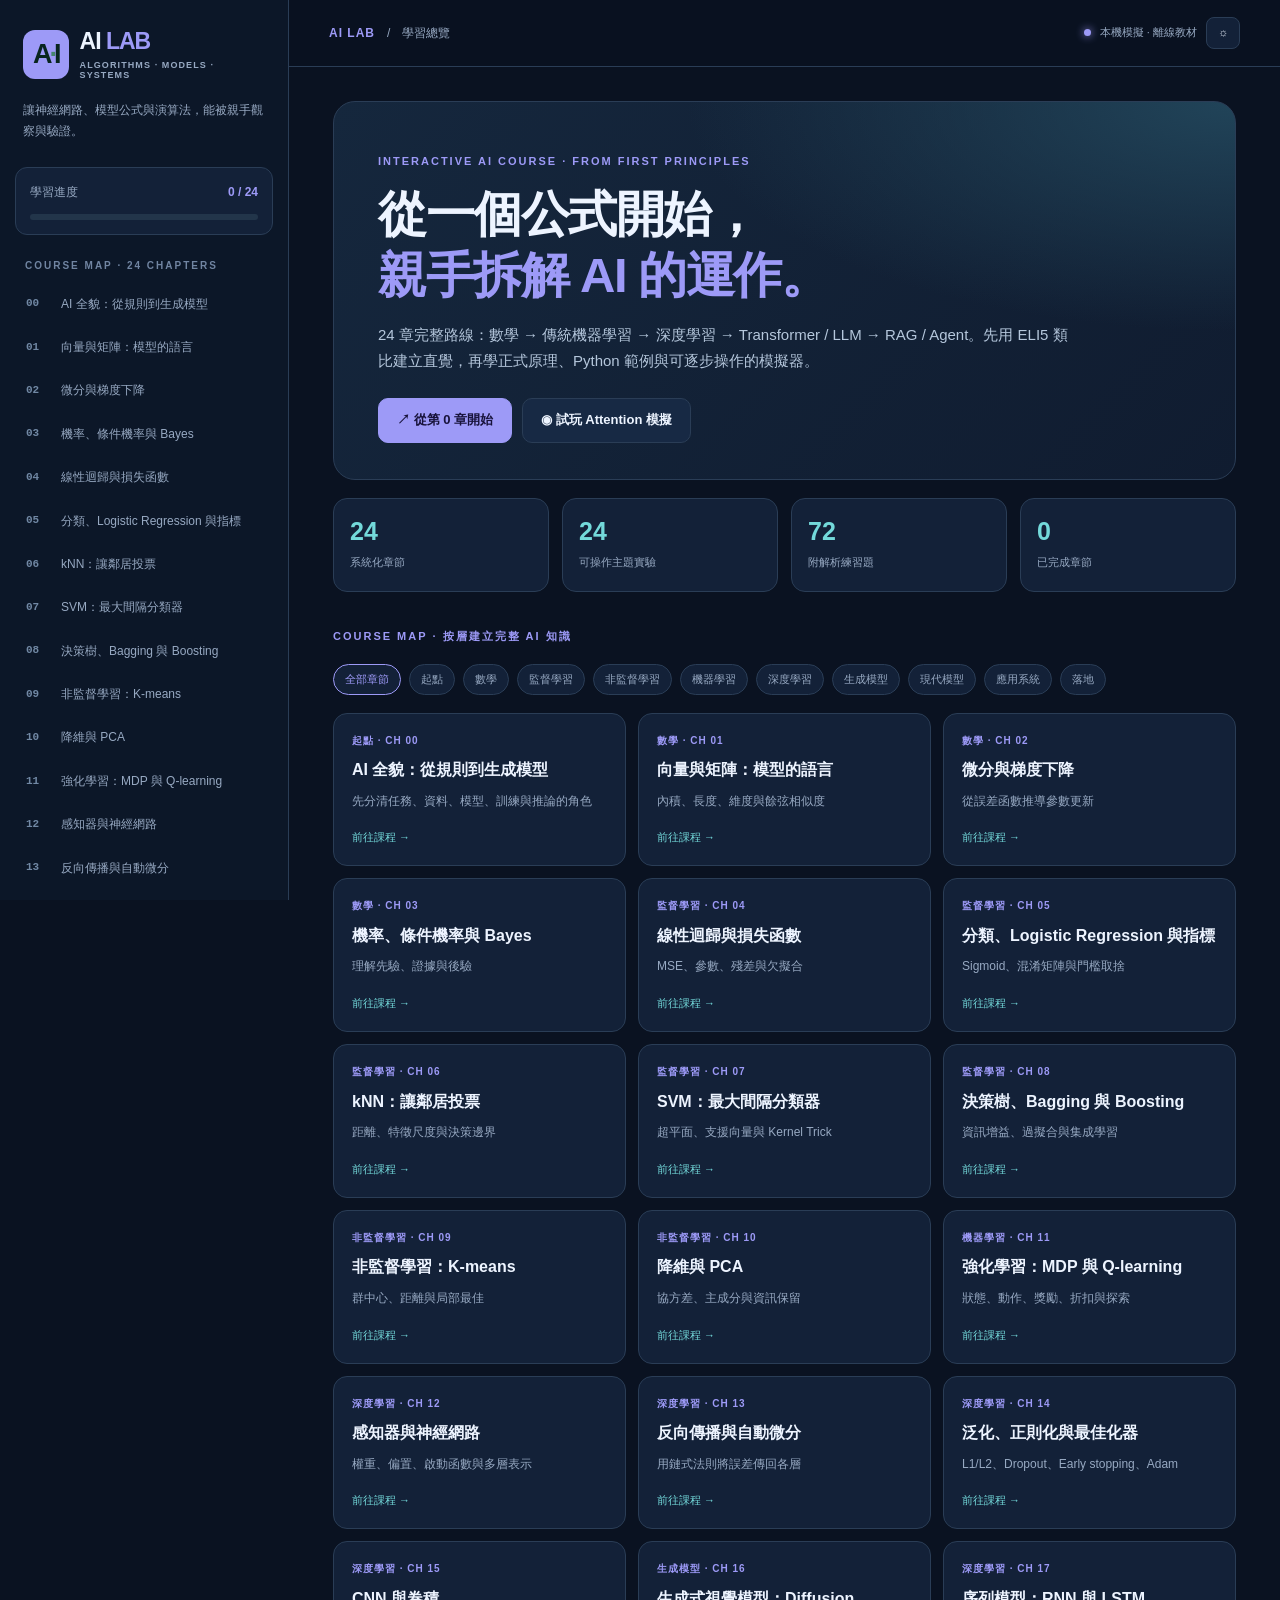
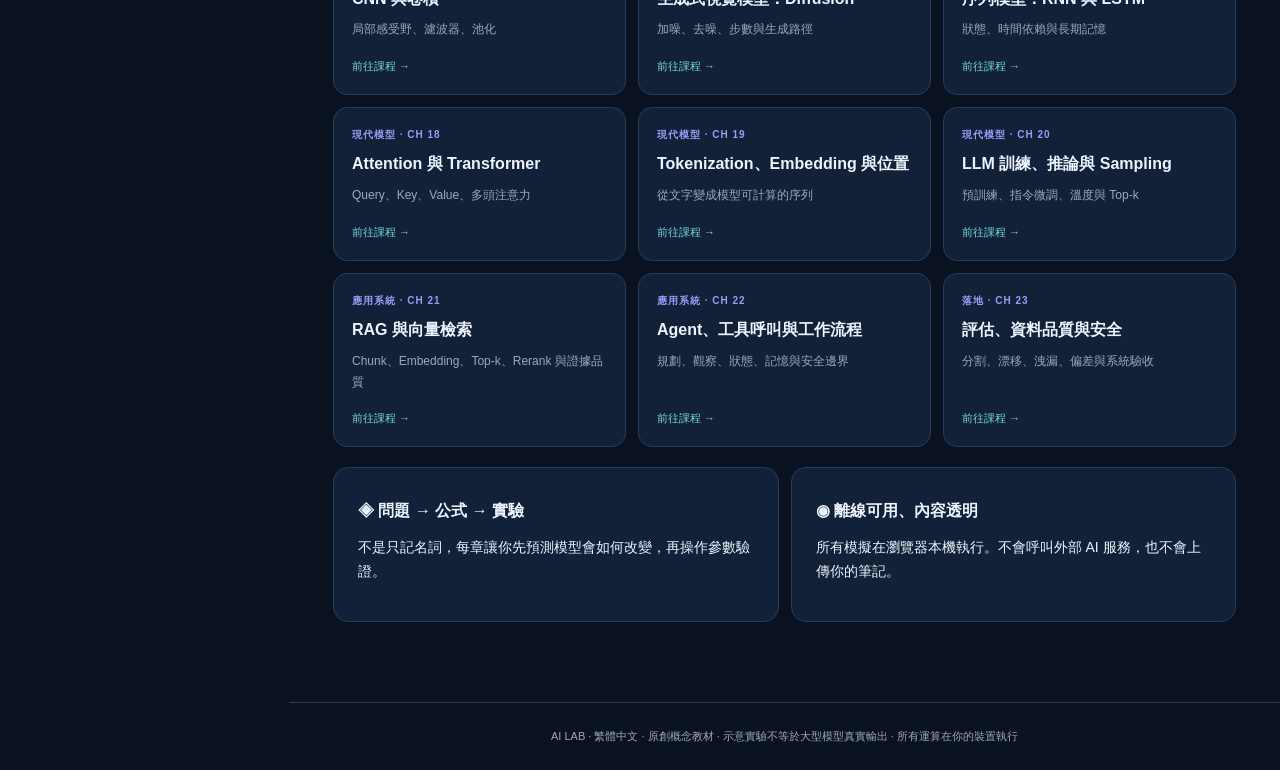
==== ai/index.html @ eefbb454 "Order AI curriculum by prerequisites and fix Attention shortcut" ====
<!doctype html><html lang="zh-Hant"><head><meta charset="utf-8"><meta name="viewport" content="width=device-width,initial-scale=1,viewport-fit=cover"><meta name="theme-color" content="#0b1120"><meta name="description" content="AI LAB：24 章人工智慧演算法與模型互動自學教材，數學、機器學習、神經網路、Transformer、LLM、RAG、Agent；72 題測驗，24 種模擬實驗，離線可用。"><title>AI LAB — 從原理學人工智慧模型</title><style>:root{--bg:#0a1221;--side:#0c1728;--panel:#132138;--panel2:#172944;--line:#2a3d56;--text:#edf4ff;--muted:#97a9c2;--mint:#9d9af7;--lime:#73d9da;--blue:#77baff;--red:#ff9aa7;--amber:#ffd282;--code:#0b1729;--shadow:0 20px 45px #0003;color-scheme:dark}*{box-sizing:border-box}html{scroll-behavior:smooth}body{margin:0;font-family:Inter,-apple-system,BlinkMacSystemFont,"Noto Sans TC","PingFang TC","Microsoft JhengHei",sans-serif;background:var(--bg);color:var(--text);line-height:1.73}button,input,select,textarea{font:inherit}button{cursor:pointer}a{color:inherit;text-decoration:none}a:hover{color:var(--mint)}.app{display:flex;min-height:100vh}.sidebar{width:289px;min-width:289px;background:var(--side);border-right:1px solid var(--line);height:100vh;position:sticky;top:0;overflow-y:auto;scrollbar-width:thin;z-index:15;padding:24px 15px;display:flex;flex-direction:column}.brand{display:flex;align-items:center;gap:11px;padding:5px 8px 20px}.brandMark{font-weight:900;letter-spacing:-3px;font-size:27px;background:var(--mint);color:#08251e;border-radius:12px;padding:8px 10px;line-height:1.2}.brandMark span{color:#45856e}.brandTitle{font-size:23px;letter-spacing:-1px;line-height:1.05;font-weight:850}.brandTitle strong{color:var(--mint)}.brandTitle small{display:block;font-size:9px;color:var(--muted);letter-spacing:1.1px;margin-top:8px;font-weight:650}.sideIntro{font-size:12px;color:var(--muted);margin:0 8px 25px}.progressWrap{border:1px solid var(--line);border-radius:12px;padding:14px;margin-bottom:22px;background:var(--panel)}.progressTitle{display:flex;justify-content:space-between;font-size:12px;color:var(--muted);gap:6px}.progressTitle strong{color:var(--mint)}.progressTrack{height:6px;background:#22354a;border-radius:99px;margin-top:12px;overflow:hidden}.progressTrack div{height:100%;width:0;background:linear-gradient(90deg,var(--mint),var(--lime));transition:width .3s}.sideCaption{font-size:10px;letter-spacing:2px;color:#7185a2;padding:0 10px 10px;font-weight:800}.chapterNav{display:flex;flex-direction:column;gap:4px}.navCh{width:100%;display:flex;align-items:center;gap:11px;text-align:left;border:1px solid transparent;background:transparent;color:var(--muted);padding:10px;border-radius:10px;font-size:12px;line-height:1.45}.navCh .num{font-family:ui-monospace,monospace;font-weight:700;font-size:11px;color:#7188a4;min-width:24px}.navCh .name{flex:1}.navCh .done{color:var(--lime)}.navCh:hover{background:var(--panel);color:var(--text)}.navCh.active{background:#29274f;color:var(--mint);border-color:#32616a}.sideFoot{margin-top:auto;padding:28px 7px 3px;display:grid;gap:8px}.sideFoot small{color:var(--muted);font-size:10px}.subtleBtn{background:none;color:var(--muted);border:0;text-align:left;font-size:11px;padding:3px 0}.subtleBtn:hover{color:var(--red)}.workspace{min-width:0;flex:1;display:flex;flex-direction:column}.topbar{height:67px;display:flex;align-items:center;gap:18px;border-bottom:1px solid var(--line);padding:0 40px;position:sticky;top:0;background:color-mix(in srgb,var(--bg) 95%,transparent);backdrop-filter:blur(12px);z-index:10}.crumb{font-size:12px;color:var(--muted);display:flex;gap:12px;align-items:center}.crumb>span:first-child{color:var(--mint);font-weight:850;letter-spacing:1px}.topRight{margin-left:auto;color:var(--muted);font-size:11px;display:flex;align-items:center;gap:9px}.stateDot{background:var(--mint);width:7px;height:7px;display:inline-block;border-radius:50%;box-shadow:0 0 8px var(--mint)}.iconBtn,.menuBtn{border:1px solid var(--line);background:var(--panel);border-radius:8px;color:var(--text);padding:5px 11px}.menuBtn{display:none}main{width:min(1090px,100%);margin:0 auto;padding:34px 44px 80px;flex:1}.hero{border:1px solid var(--line);background:radial-gradient(ellipse at 100% 0%,#214459 0,transparent 43%),linear-gradient(135deg,#15273d,#101c30);border-radius:22px;padding:44px 44px 36px;position:relative;overflow:hidden}.eyebrow{font-size:11px;letter-spacing:2px;color:var(--mint);font-weight:850;text-transform:uppercase}.hero h1,.chapterHead h1{font-size:clamp(31px,4vw,49px);margin:10px 0 16px;line-height:1.25;letter-spacing:-1.5px}.hero p,.chapterHead p{color:#b5c7dc;max-width:700px;font-size:15px}.hero h1 em{color:var(--mint);font-style:normal}.heroActions,.btnrow{display:flex;gap:10px;flex-wrap:wrap;margin-top:24px}.btn{border:1px solid var(--line);border-radius:10px;background:var(--panel2);padding:10px 18px;color:var(--text);font-size:13px;font-weight:750;display:inline-flex;align-items:center;justify-content:center;gap:8px}.btn:hover{border-color:var(--mint)}.btn.primary{background:var(--mint);border-color:var(--mint);color:#18133b}.btn.primary:hover{filter:brightness(1.06)}.btn.mini{padding:7px 11px;font-size:12px}.stats{display:grid;grid-template-columns:repeat(4,1fr);gap:13px;margin:18px 0 35px}.stat{background:var(--panel);border:1px solid var(--line);border-radius:14px;padding:16px}.stat b{font-size:25px;color:var(--lime);display:block;line-height:1.3}.stat span{font-size:11px;color:var(--muted)}.sectionLabel{font-size:11px;color:var(--mint);letter-spacing:2px;font-weight:800;margin:32px 0 16px}.courseGrid{display:grid;grid-template-columns:repeat(3,minmax(0,1fr));gap:12px}.courseCard{border:1px solid var(--line);border-radius:14px;background:var(--panel);padding:18px;transition:transform .15s,border-color .15s;display:flex;flex-direction:column;gap:7px}.courseCard:hover{border-color:var(--mint);transform:translateY(-2px)}.courseCard .level{color:var(--mint);font-size:10px;font-weight:800;letter-spacing:1px}.courseCard h3{font-size:16px;margin:0}.courseCard p{font-size:12px;color:var(--muted);margin:0;flex:1}.courseCard .status{font-size:11px;color:var(--lime);margin-top:10px}.chapterHead{padding:15px 0 18px}.chapterHead h1{font-size:clamp(30px,3.6vw,42px)}.chapterHead p{margin:0}.tabs{display:flex;gap:6px;border-bottom:1px solid var(--line);margin-top:17px;overflow-x:auto;white-space:nowrap}.tab{border:0;background:transparent;color:var(--muted);font-size:12px;font-weight:750;padding:14px 19px;border-bottom:2px solid transparent}.tab.active{color:var(--mint);border-color:var(--mint)}.tab:hover{color:var(--text)}.content{padding-top:22px}.lessonCard,.panel{background:var(--panel);border:1px solid var(--line);border-radius:15px;padding:24px;margin-bottom:15px}.lessonCard h2,.panel h2{font-size:19px;margin:0 0 12px}.lessonCard h3,.panel h3{margin:5px 0 10px;font-size:16px}.lessonCard p,.panel p{font-size:14px;color:var(--text);margin:8px 0 14px}.lessonCard ul{font-size:14px;padding-left:22px}.analogy{background:#232143;border-left:3px solid var(--mint);border-radius:9px;padding:16px 18px;margin-bottom:18px}.analogy .label{color:var(--mint);font-weight:850;font-size:11px;letter-spacing:1.5px}.analogy p{margin:8px 0 0;font-size:14px}.warning{background:#3b3025;border-left:3px solid var(--amber);padding:13px 17px;border-radius:8px;margin:17px 0;color:#f8ddb3;font-size:13px}.stepNumber{font-size:11px;color:var(--mint);font-weight:900;letter-spacing:1px}.codePanel{overflow:hidden;padding:0}.codeHeader{display:flex;align-items:center;justify-content:space-between;padding:11px 18px;background:#1d3149;color:var(--muted);font-size:11px;border-bottom:1px solid var(--line)}.copyBtn{border:1px solid var(--line);color:var(--text);background:transparent;border-radius:6px;padding:5px 11px;font-size:11px}pre{margin:0;overflow-x:auto;background:var(--code);padding:19px 21px;color:#d6eaf7;font-size:12px;line-height:1.7;tab-size:4}code,pre,.number{font-family:ui-monospace,SFMono-Regular,Consolas,monospace}.further{display:flex;flex-wrap:wrap;gap:8px;margin:16px 0}.pill{display:inline-block;background:#20344a;color:#c1dbef;font-size:11px;padding:4px 10px;border:1px solid #38546a;border-radius:99px}.labTools{display:flex;flex-wrap:wrap;align-items:end;gap:10px;margin:14px 0}.field{display:flex;flex-direction:column;gap:5px;color:var(--muted);font-size:11px;min-width:105px}.field input,.field select,textarea{background:var(--code);color:var(--text);border:1px solid #38526b;border-radius:9px;padding:9px 11px;outline:none}.field input:focus,.field select:focus,textarea:focus{border-color:var(--mint)}.field input{width:200px;max-width:100%}.labView{min-height:170px;border-radius:13px;border:1px dashed #38526b;background:#0d1a2d;display:flex;flex-direction:column;justify-content:center;align-items:center;gap:15px;padding:22px 12px;overflow-x:auto}.viz-row{display:flex;gap:9px;align-items:end;justify-content:center;flex-wrap:wrap}.cell{display:flex;align-items:center;justify-content:center;min-width:47px;height:49px;border:1px solid #53718f;background:#1b344e;border-radius:9px;color:#e5f8fc;font-weight:850;position:relative;font-size:17px}.cell small{position:absolute;bottom:-20px;color:var(--muted);font-size:10px;font-weight:500}.cell.active{border-color:var(--mint);background:#246657;color:#d9fff4;box-shadow:0 0 0 2px #9d9af722}.cell.done{border-color:var(--lime);color:var(--lime);background:#263f35}.cell.warn{border-color:var(--amber);background:#59462b;color:#ffdf9d}.cell.blank{opacity:.32}.barWrap{display:flex;align-items:end;gap:7px;height:205px;width:min(100%,550px);justify-content:center}.bar{width:37px;max-width:11%;border-radius:5px 5px 0 0;background:#3a6785;display:flex;justify-content:center;align-items:flex-start;color:#effcff;font-size:11px;padding-top:5px;transition:height .18s,background .18s}.bar.active{background:#55bea9}.bar.done{background:#b1d678;color:#162c27}.frameMsg{background:#173149;border:1px solid #2d5b77;color:#d1eaf9;padding:13px 16px;border-radius:10px;font-size:13px;line-height:1.7;margin:16px 0}.labCounter{font-size:11px;color:var(--muted);margin-left:auto}.secondaryNote{font-size:12px;color:var(--muted)!important}.labCanvasTitle{font-size:11px;color:var(--muted);letter-spacing:1px}.graph{display:flex;flex-wrap:wrap;gap:12px;justify-content:center}.node{width:54px;height:54px;display:flex;justify-content:center;align-items:center;border:2px solid #527694;border-radius:50%;background:#1b344e;font-weight:800;font-size:16px}.node.active{border-color:var(--mint);background:#225a51}.node.done{border-color:var(--lime);background:#324f42;color:var(--lime)}.tinyLabel{font-size:12px;color:var(--muted);text-align:center}.qCard{background:var(--panel);border:1px solid var(--line);border-radius:14px;padding:23px;margin-bottom:14px}.qTitle{font-size:15px;font-weight:750;margin-bottom:13px}.qOption{display:block;width:100%;border:1px solid #35506a;border-radius:9px;background:var(--code);color:var(--text);padding:12px 16px;margin:8px 0;text-align:left;font-size:13px}.qOption:hover:not([disabled]){border-color:var(--mint)}.qOption.correct{background:#1b493b;border-color:#6fd7ae;color:#caffdf}.qOption.wrong{background:#4a2a34;border-color:var(--red);color:#ffc2c9}.qOption[disabled]{cursor:default}.answer{border-radius:9px;padding:11px 15px;font-size:12px;margin-top:12px;background:#1c3543;border:1px solid #345b68}.textInput{width:100%;min-height:210px;resize:vertical;font-size:14px;padding:17px}.notesHelp{font-size:12px;color:var(--muted);margin-bottom:15px}.chapterNavBtns{margin:24px 0;display:flex;justify-content:space-between;gap:10px}.completeBtn{width:100%;margin-top:12px}.calloutGrid{display:grid;grid-template-columns:repeat(2,minmax(0,1fr));gap:12px}.calloutGrid .panel{margin:0}.siteFoot{border-top:1px solid var(--line);font-size:11px;color:var(--muted);text-align:center;padding:24px}.empty{font-size:13px;color:var(--muted);padding:12px}.tableWrap{overflow:auto}table{border-collapse:collapse;width:100%;font-size:12px}th,td{padding:10px;text-align:left;border-bottom:1px solid var(--line)}th{color:var(--mint)}.small{font-size:12px;color:var(--muted)}.graphSvg{max-width:100%;height:auto}.metric{color:var(--lime);font-size:18px;font-weight:800}.divider{border:0;border-top:1px solid var(--line);margin:15px 0}.light{--bg:#f3f7fb;--side:#e8f0f7;--panel:#fff;--panel2:#eaf3f6;--line:#cbd9e8;--text:#20384e;--muted:#526a80;--mint:#5c4dcc;--lime:#177b81;--blue:#27649d;--red:#b13950;--amber:#a56b10;--code:#e9f1f7;--shadow:0 20px 45px #2030401c;color-scheme:light}.light .hero{background:linear-gradient(135deg,#d7ecf0,#eef5fd)}.light .hero p,.light .chapterHead p{color:#476178}.light .analogy{background:#edeaff}.light .warning{background:#fff3d9;color:#815a13}.light .labView{background:#f4f8fd}.light .cell{background:#d9e9f5;color:#25445e}.light .cell.active{background:#b0eadc;color:#08483b}.light .cell.done{background:#dfedcb;color:#356020}.light pre{color:#20384e}.light .codeHeader{background:#deedf6}.light .qOption{background:#f6faff}.light .qOption.correct{background:#e2f6e9;color:#226344}.light .qOption.wrong{background:#ffe4e7;color:#982f40}.light .answer,.light .frameMsg{background:#e9f4fb;color:#325870}.light .navCh.active{background:#d1eee8}.light .bar{background:#6e9fc0}.light .bar.active{background:#7665ec}.light .bar.done{background:#89b366}.light .node{background:#dcebf7}.light .node.active{background:#b0eadc}.light .node.done{background:#dfedcb}.light .brandMark{background:#5c4dcc;color:white}.light .brandMark span{color:#d4d0ff}
@media(max-width:1160px){.courseGrid{grid-template-columns:repeat(2,minmax(0,1fr))}main{padding:30px}}@media(max-width:850px){.sidebar{position:fixed;top:0;bottom:0;left:0;transform:translateX(-110%);transition:transform .2s;box-shadow:var(--shadow)}.sidebar.open{transform:translateX(0)}.backdrop{display:none;position:fixed;inset:0;background:#0009;z-index:14}.backdrop.show{display:block}.menuBtn{display:inline-block}.topbar{padding:0 17px}.topRight{font-size:0}.topRight .stateDot{display:none}main{padding:20px 16px 55px}.hero{padding:27px 23px}.stats{grid-template-columns:repeat(2,1fr)}.courseGrid{grid-template-columns:repeat(2,minmax(0,1fr))}.lessonCard,.panel{padding:18px}.calloutGrid{grid-template-columns:1fr}}@media(max-width:560px){.courseGrid{grid-template-columns:1fr}.hero h1{font-size:34px}.cell{min-width:36px;height:43px;font-size:14px}.labView{min-height:180px}.labTools{gap:8px}.field{min-width:0}.field input{width:165px}.tab{padding:12px 11px}.chapterHead h1{font-size:30px}.topbar{height:57px}.btn{font-size:12px;padding:9px 13px}.bar{max-width:11%;width:28px}}

.formulaBox{font:600 14px/1.7 ui-monospace,Consolas,monospace;background:var(--code);border:1px solid var(--line);border-radius:10px;padding:16px;margin:12px 0 0;overflow-wrap:anywhere;color:var(--mint)}.labMeta{color:var(--muted);font-size:12px;margin-bottom:12px}.plotSvg{width:min(100%,680px);height:auto;max-height:350px}.plotLegend{display:flex;gap:13px;flex-wrap:wrap;align-items:center;justify-content:center;font-size:11px;color:var(--muted)}.key{display:inline-flex;align-items:center;gap:5px}.dot{width:8px;height:8px;border-radius:50%;display:inline-block}.signal{display:flex;gap:7px;align-items:flex-end;justify-content:center;min-height:180px;max-width:100%}.signal .bar{min-width:25px;width:40px;max-width:20%;}.pipeline{display:flex;flex-wrap:wrap;align-items:center;justify-content:center;gap:7px}.pipeNode{border:1px solid var(--line);background:var(--panel2);border-radius:10px;padding:12px;font-size:12px}.pipeNode.active{border-color:var(--mint);box-shadow:0 0 0 2px #9d9af733}.heatGrid{display:grid;gap:4px;max-width:95%;overflow-x:auto}.heat{font-size:12px;display:flex;justify-content:center;align-items:center;border-radius:5px;min-width:32px;height:34px;font-weight:800}.displayCards{display:flex;flex-wrap:wrap;justify-content:center;gap:8px}.displayCard{border:1px solid var(--line);background:var(--panel2);border-radius:10px;padding:10px 13px;min-width:80px;max-width:100%;font-size:12px;text-align:center;overflow-wrap:anywhere}.displayCard.active{border-color:var(--mint);background:#3a356c}.displayCard.done{border-color:var(--lime)}.light .displayCard.active{background:#e7ddff}.vBarRow{display:flex;align-items:center;gap:8px;width:min(650px,100%);font-size:12px}.vBarRow>span:first-child{min-width:72px;max-width:180px;overflow-wrap:anywhere}.vBar{height:18px;background:var(--mint);border-radius:3px;min-width:2px}.vBarRow>span:last-child{white-space:nowrap}.infoPair{display:grid;grid-template-columns:repeat(2,minmax(0,1fr));gap:8px;width:min(650px,100%)}.infoPair div{padding:11px;border:1px solid var(--line);border-radius:10px;font-size:12px}.infoPair strong{font-size:20px;display:block;color:var(--mint)}.chapterFooter{font-size:12px;color:var(--muted);margin-top:16px}.filterLine{display:flex;flex-wrap:wrap;gap:8px;margin:18px 0}.filterBtn{border:1px solid var(--line);background:var(--panel);color:var(--muted);border-radius:20px;padding:5px 11px;font-size:11px}.filterBtn.selected{color:var(--mint);border-color:var(--mint)}.bar.active{background:#9489eb}.bar.done{background:#63c9c1}.light .bar.active{background:#7064dc}.light .bar.done{background:#54ada7}.labView svg text{font-family:inherit}.noteBook{white-space:pre-wrap}.stats{grid-template-columns:repeat(4,minmax(0,1fr))}@media(max-width:560px){.stats{grid-template-columns:repeat(2,minmax(0,1fr))}.hero h1{font-size:32px}.displayCard{min-width:65px;padding:8px 9px}.vBarRow>span:first-child{min-width:58px;max-width:100px}.pipeNode{padding:8px}.heat{min-width:26px;height:31px;font-size:10px}}
</style></head><body><div class="app"><aside class="sidebar" id="sidebar"><a class="brand" href="#/" aria-label="返回首頁"><span class="brandMark">A<span>·</span>I</span><span class="brandTitle">AI <strong>LAB</strong><small>ALGORITHMS · MODELS · SYSTEMS</small></span></a><div class="sideIntro">讓神經網路、模型公式與演算法，能被親手觀察與驗證。</div><div class="progressWrap"><div class="progressTitle"><span>學習進度</span><strong id="progressText">0 / 24</strong></div><div class="progressTrack"><div id="progressBar"></div></div></div><div class="sideCaption">COURSE MAP · 24 CHAPTERS</div><nav class="chapterNav" id="chapterNav" aria-label="課程章節"></nav><div class="sideFoot"><button class="subtleBtn" id="clearBtn">↺ 清除我的學習紀錄</button><small>進度與筆記僅保存在目前的瀏覽器。</small><small><a href="../">← 返回 OS LAB</a>　<a href="../dsa/">DSA LAB ↗</a></small></div></aside><div class="backdrop" id="backdrop"></div><div class="workspace"><header class="topbar"><button id="menuBtn" class="menuBtn" aria-label="開啟章節選單">☰</button><div class="crumb"><span>AI LAB</span><span> / </span><span id="crumbName">學習總覽</span></div><div class="topRight"><span class="stateDot"></span> 本機模擬 · 離線教材 <button class="iconBtn" id="themeBtn" aria-label="切換深淺色" title="切換深淺色">☼</button></div></header><main id="main" tabindex="-1"></main><footer class="siteFoot">AI LAB · 繁體中文 · 原創概念教材 · 示意實驗不等於大型模型真實輸出 · 所有運算在你的裝置執行</footer></div></div><script>const CHAPTERS = [{"title":"AI 全貌：從規則到生成模型","subtitle":"先分清任務、資料、模型、訓練與推論的角色","tag":"起點","analogy":"把 AI 想成學習食譜的廚師：資料是練習菜色，模型是可調整的做法，訓練是修正做法，推論是拿學到的做法處理新訂單。","limit":"廚師有常識，模型未必有；模型可能把資料偏差一併學會，也不保證回答有事實根據。","sections":[["什麼是模型？","模型是一個把輸入 x 映射成預測 y 的可計算函數 fθ(x)。θ 是參數，訓練就是從資料找到適當的 θ。規則式系統則直接由人寫出規則，不一定有訓練階段。"],["學習範式","監督式學習使用帶答案的樣本；非監督式從資料找結構；強化學習透過行動與回饋學策略。深度學習是用多層神經網路學複雜函數，不等於所有 AI。"],["完整生命週期","定義問題 → 蒐集與切分資料 → 建立 baseline → 訓練與調參 → 獨立測試 → 部署推論 → 監測漂移與回饋。訓練集不等於測試集；模型準確不代表產品一定有用。"],["生成式與判別式","判別式模型重在預測類別或數值；生成式模型學習資料分布並生成新內容。LLM 常以預測下一個 token 訓練，再用對話微調或偏好最佳化改善互動。"]],"formula":"模型：ŷ = fθ(x)；訓練：找出讓 Loss(θ) 較小的 θ。","code":"def predict(x, w, b):\n    return w * x + b\n\nprint(predict(3, w=2, b=1))  # 7","lab":"pipeline","q":[["監督式學習需要哪種資料？",["只有輸入","輸入與對應答案","只有獎勵"],1,"監督式訓練需要標記或目標值供損失計算。"],["訓練與推論的差別？",["訓練更新參數；推論使用參數","兩者都必更新參數","推論不需要輸入"],0,"推論一般使用已學參數，不會自動更新權重。"],["哪個比較合理？",["先看測試集再選特徵","用獨立測試集做最終評估","只報訓練準確率"],1,"否則容易因資料洩漏或過度調參而高估效能。"]]},{"title":"向量與矩陣：模型的語言","subtitle":"內積、長度、維度與餘弦相似度","tag":"數學","analogy":"向量就像給每個物品一張數值身分證；模型可比較兩張身分證有多像。","limit":"相似向量不代表語義必然相同；向量的意義依賴訓練目標、尺度與資料分布。","sections":[["向量與維度","向量 x=[x₁,…,xₙ] 表示 n 個特徵。矩陣 W 把多個輸入特徵組合成新的輸出，神經網路中的線性層常使用 Wx+b。"],["內積與幾何","內積 x·y=Σxᵢyᵢ。兩個向量方向越接近，標準化後的內積通常越大；向量長度由 ||x||₂=√Σxᵢ² 計算。"],["相似度陷阱","餘弦相似度量方向而非數值總量；向量若為零向量則沒有餘弦相似度。檢索時需了解 embedding 模型的正規化、語言與距離設定。"],["矩陣維度檢查","若 W 為 m×n、x 為 n×1，則 Wx 為 m×1。維度不吻合無法相乘，這是理解深度模型 tensor shape 的基礎。"]],"formula":"cos(x,y) = (x·y) / (||x||₂||y||₂)，其中 x、y 均非零。","code":"import math\nx, y = [1, 2], [2, 1]\ndot = sum(a*b for a,b in zip(x,y))\nnorm = lambda v: math.sqrt(sum(t*t for t in v))\nprint(dot / (norm(x)*norm(y)))  # 0.8","lab":"vector","q":[["[1,2]·[3,4] 是多少？",["7","11","14"],1,"內積為 1×3 + 2×4 = 11。"],["餘弦相似度主要量測？",["方向夾角","向量分量之和","訓練參數總數"],0,"餘弦是兩向量標準化後的方向關係。"],["W 為 4×3、x 為 3×1，輸出維度是？",["3×1","4×1","4×3"],1,"內部維度 3 相符，輸出 4×1。"]]},{"title":"微分與梯度下降","subtitle":"從誤差函數推導參數更新","tag":"數學","analogy":"閉著眼睛走下山：梯度告訴你當地往哪邊最陡，學習率決定跨多大步。","limit":"梯度下降不是全域最佳保證；高學習率可能震盪，低學習率收斂慢，非凸函數有鞍點。","sections":[["導數是局部變化率","f′(w) 說明 w 增加一點時 f 大約改變多少。多變數時梯度 ∇L 是所有偏導數組成的向量。"],["梯度更新","wₜ₊₁ = wₜ − η∂L/∂w。η 是 learning rate。正梯度往左走；負梯度往右走。"],["損失與最佳化","損失衡量預測與目標差距。對 L(w)=(w−3)²，導數為 2(w−3)；最佳解 w=3。以實驗觀察不同 η 的收斂。"],["批次與雜訊","Batch GD 使用全部樣本算梯度，SGD 使用單樣本，Mini-batch 取折衷。梯度雜訊有時可幫助探索但也會增加波動。"]],"formula":"對 L(w)=(w−3)²：dL/dw=2(w−3)，更新 w ← w − η·2(w−3)。","code":"w, lr = -4.0, 0.2\nfor step in range(8):\n    grad = 2 * (w - 3)\n    w -= lr * grad\n    print(step, round(w, 4))","lab":"gradient","q":[["L=(w−3)² 在 w=5 的梯度？",["2","4","8"],1,"2×(5−3)=4。"],["學習率非常大可能造成？",["保證加速","震盪或發散","停止計算梯度"],1,"一步跨過最佳點太遠會反覆震盪或發散。"],["負梯度代表往哪個方向更新 w？",["增加","減少","不改變"],0,"w−η×負數 等於 w 增加。"]]},{"title":"機率、條件機率與 Bayes","subtitle":"理解先驗、證據與後驗","tag":"數學","analogy":"篩檢陽性就像煙霧警報響起：響了代表有可能著火，但要考慮原本失火的機率以及誤報率。","limit":"Bayes 只更新機率，不會修復錯誤的先驗或不適用的條件獨立假設。","sections":[["條件機率","P(A|B) 表示在已知 B 發生的條件下 A 的機率，通常與 P(B|A) 不同。"],["Bayes 定理","P(A|B)=P(B|A)P(A)/P(B)。P(A) 是 prior、P(B|A) 是 likelihood、P(A|B) 是 posterior。"],["基準率問題","當疾病很少見，即使測試靈敏度高，陽性者仍可能有相當比例是偽陽性。請用互動實驗改變盛行率驗證。"],["機率與不確定性","分類器的信心分數不一定等於真實機率。Calibration 衡量分數與實際事件頻率是否一致。"]],"formula":"P(疾病|陽性)=敏感度×盛行率 / [敏感度×盛行率 + 偽陽率×(1−盛行率)]。","code":"p, sens, spec = 0.01, 0.95, 0.90\ntrue_positive = sens*p\nfalse_positive = (1-spec)*(1-p)\nprint(true_positive/(true_positive+false_positive))","lab":"bayes","q":[["P(A|B) 與 P(B|A)？",["一定相等","通常不同","無法計算"],1,"已知 B 發生與已知 A 發生的條件不同。"],["疾病很罕見時，陽性者確診機率？",["必為 95%","需合併先驗與偽陽性","必為 50%"],1,"不能忽略基準率。"],["Posterior 指的是？",["先驗","更新證據後的機率","梯度"],1,"Posterior 即後驗機率。"]]},{"title":"線性迴歸與損失函數","subtitle":"MSE、參數、殘差與欠擬合","tag":"監督學習","analogy":"在散佈的點群中放一把尺，調整斜率與截距，讓尺盡量貼近資料的趨勢。","limit":"線性迴歸的「線性」是對參數線性；殘差小不代表因果關係，也不保證外插可信。","sections":[["模型與參數","ŷ=wx+b；w 決定斜率、b 決定截距。模型可延伸到多個特徵 ŷ=w·x+b。"],["MSE 的意義","MSE = (1/n)Σ(ŷ−y)²。平方讓大誤差被重罰，對極端值敏感。MAE 改用誤差絕對值，較不受極端值影響。"],["欠擬合與殘差","若資料明顯彎曲，直線可能無法描述；此時增加數據量不一定解決，需考慮特徵轉換或不同模型。"],["資料切分","使用 training 找參數、validation 選模型、test 報告最終泛化能力。絕對不要把測試資料拿回來當訓練訊號。"]],"formula":"MSE(w,b) = (1/n) Σᵢ (wxᵢ+b−yᵢ)²。","code":"points = [(0, 1), (1, 3), (2, 5)]\nw, b = 2, 1\nmse = sum((w*x+b-y)**2 for x,y in points)/len(points)\nprint(mse)  # 0","lab":"regression","q":[["ŷ=2x+1，x=4 時預測？",["7","9","11"],1,"2×4+1=9。"],["MSE 對大的離群誤差？",["特別敏感","完全不敏感","一律忽略"],0,"因為誤差被平方。"],["測試集最主要用途？",["調參","最終評估泛化","計算每次梯度"],1,"測試集應盡量保持獨立。"]]},{"title":"分類、Logistic Regression 與指標","subtitle":"Sigmoid、混淆矩陣與門檻取捨","tag":"監督學習","analogy":"信用風險模型就像門口的辨識員：先給出風險分數，再用門檻決定要不要攔下來。","limit":"分類閾值並非模型本身的真理；Accuracy 很高也可能漏掉稀少但重要的正例。","sections":[["由分數到機率","Logistic Regression 先算 z=w·x+b，再用 sigmoid(z)=1/(1+e^(−z)) 將分數映到 0–1。"],["分類門檻","決策是 p≥τ 判為正例。降低 τ 通常增加召回率，也可能增加偽陽性；必須依任務成本調整。"],["混淆矩陣","TP：正例判正；FP：負例判正；FN：正例判負；TN：負例判負。Precision=TP/(TP+FP)，Recall=TP/(TP+FN)。"],["校準與評估","Accuracy、F1、ROC-AUC、PR-AUC 衡量不同面向。極不平衡資料要關注基準率、PR 曲線與實際決策成本。"]],"formula":"Precision=TP/(TP+FP)；Recall=TP/(TP+FN)；F1=2PR/(P+R)。","code":"import math\nsigmoid=lambda z: 1/(1+math.exp(-z))\nfor x in [-2, 0, 2]:\n    p=sigmoid(x)\n    print(x, round(p,3), 'positive' if p>=.5 else 'negative')","lab":"classification","q":[["FN 是什麼？",["負例判正","正例判負","正例判正"],1,"False Negative：實際為正、預測為負。"],["下降分類門檻通常會？",["提高召回","降低召回","完全不變"],0,"更多樣本被判正，有助降低 FN，但可能提高 FP。"],["高度不平衡資料只看 Accuracy？",["足夠","不夠","等於 Recall"],1,"大量預測多數類也能有很高 Accuracy。"]]},{"title":"kNN：讓鄰居投票","subtitle":"距離、特徵尺度與決策邊界","tag":"監督學習","analogy":"搬到新社區，想知道附近房子價格：看最接近的幾間房，比較它們的結果。","limit":"近不代表同類。距離對特徵尺度很敏感；kNN 預測時要保存資料並做距離搜尋。","sections":[["k 與決策邊界","kNN 對新點找出 k 個最近的訓練樣本，分類時多數決、迴歸時平均。k 小易對噪音敏感；k 大易過度平滑。"],["尺度問題","若收入以百萬計、年齡以十位數計，未正規化時收入可能主宰歐氏距離。"],["距離與複雜度","歐氏距離 √Σ(xᵢ−yᵢ)²。暴力 kNN 每次查詢大致需檢查 n 個樣本，維度 d 時 O(nd)。"],["高維度困境","維度很高時距離差異可能變小，鄰居概念變得不穩定。可搭配特徵選擇、PCA 或近似最近鄰。"]],"formula":"d(x,y) = √Σ(xᵢ−yᵢ)²；預測 = 最近 k 個鄰居的多數類別。","code":"points=[(0,0,'A'), (1,1,'A'), (4,4,'B')]\nquery=(1.2,0.8)\nranked=sorted(points,key=lambda p:(p[0]-query[0])**2+(p[1]-query[1])**2)\nprint(ranked[0][2])","lab":"knn","q":[["k=1 的主要風險？",["噪音敏感","必然速度最快訓練","不需距離"],0,"最近單點可能是雜訊或異常值。"],["特徵量綱差異很大時？",["先標準化","忽略即可","調大 k 就好"],0,"距離計算可能被大數值尺度主導。"],["kNN 常被稱為？",["Lazy learner","Generative adversarial","Decision tree"],0,"kNN 大多將資料保留到預測時計算鄰居。"]]},{"title":"SVM：最大間隔分類器","subtitle":"超平面、支援向量與 Kernel Trick","tag":"監督學習","analogy":"在兩群點之間畫一道分界線，盡量讓線到最近的兩側樣本都留有安全距離。","limit":"最大間隔不代表永遠更準確；線性 SVM 無法直接解決非線性分布，Kernel 和 C 都需要依資料調整。","sections":[["分隔超平面","二元線性分類器用 f(x)=w·x+b 的正負決定類別。幾何距離與 |w·x+b|/||w|| 有關。"],["Margin 與支援向量","硬間隔 SVM 在可線性分離時最大化最近點的幾何間隔；距離邊界最近的樣本叫支援向量。"],["軟間隔 C","允許 slack 變數容忍違反間隔的樣本。C 大代表錯誤懲罰較重；C 小偏好更寬鬆的邊界，但不保證比較好。"],["Kernel trick","多項式與 RBF kernel 讓分類器在隱含特徵空間建立非線性分界，代價是推論成本與參數調整難度。"]],"formula":"線性邊界：w·x + b = 0；點到邊界距離 = |w·x+b| / ||w||。","code":"import math\nw=[1.0,-1.0]; b=0.0\npoints=[(3,1),(1,3),(2,2)]\nfor x in points:\n    signed=(sum(a*t for a,t in zip(w,x))+b)/math.sqrt(2)\n    print(x, round(signed,3))","lab":"svm","q":[["支援向量通常位於？",["距離邊界最近的關鍵樣本","資料集中最大的數","隨機抽的測試集"],0,"它們影響分隔邊界與間隔。"],["軟間隔 SVM 的 C 越大？",["誤差懲罰通常越高","必保證測試集更準","一定讓模型更簡單"],0,"C 控制違反間隔的懲罰強度。"],["Kernel trick 主要用來？",["隱式實現非線性特徵映射","降低每筆資料到一維","把線性模型轉換成決策樹"],0,"Kernel 可計算內積而不顯式建構高維向量。"]]},{"title":"決策樹、Bagging 與 Boosting","subtitle":"資訊增益、過擬合與集成學習","tag":"監督學習","analogy":"決策樹像玩二十個問題：每次問一個能縮小不確定性的問題，最後抵達葉節點。","limit":"樹很容易記住訓練集；集成方法能改善泛化，但也有模型大小與解釋成本。","sections":[["分割的目標","決策樹找特徵閾值切分資料，期望子節點更純。可用 Gini impurity 或 entropy 衡量分類混雜程度。"],["過擬合","無限制生長的樹可把訓練樣本分得很細，但可能對新資料失效。可限制深度、葉節點最小樣本數等。"],["Random Forest","Bagging 在不同 bootstrap 樣本上訓練多棵樹，再投票或平均；特徵隨機性降低樹間相關。"],["Gradient Boosting","逐步新增弱學習器修正現有模型的誤差方向。與 Bagging 的平行建樹思路不同，通常對超參數更敏感。"]],"formula":"Gini(p) = 1 − Σₖ pₖ²；純節點的 Gini = 0。","code":"def gini(labels):\n    counts = {x: labels.count(x) for x in set(labels)}\n    n = len(labels)\n    return 1 - sum((c/n)**2 for c in counts.values())\nprint(gini(['A','A','B','B']))  # 0.5","lab":"tree","q":[["Gini=0 的節點表示？",["各類平均","樣本同一類","模型必定過擬合"],1,"純節點沒有類別混雜。"],["Random Forest 主要屬於？",["Bagging","Boosting","Clustering"],0,"對多棵有隨機性的樹做集成。"],["限制最大樹深通常是為了？",["控制模型複雜度","提高參數量","將訓練集加倍"],0,"限制深度能減少過度擬合。"]]},{"title":"非監督學習：K-means","subtitle":"群中心、距離與局部最佳","tag":"非監督學習","analogy":"把散落桌上的彩色積木分堆：先決定幾個代表點，再反覆把積木分給最近的代表點。","limit":"K-means 的群不一定代表真實類別；受初始中心、特徵尺度、離群點與 k 影響，偏好球狀群。","sections":[["K-means 的兩步","Assignment：每個樣本歸到最近的中心；Update：把中心移到同群樣本的平均位置。重複到收斂或達上限。"],["目標函數","最小化同群樣本到各自群中心的平方距離總和 WCSS。不同初始化可能落在不同局部極小值。"],["選 k 的方法","Elbow、Silhouette 與下游用途可輔助，但不存在永遠正確的 k。必須先判斷資料是否適合分群。"],["實務注意","先處理離群值、尺度與缺失；非球形或密度不同的群可能改用 DBSCAN、階層式分群等。"]],"formula":"WCSS = Σᵢ ||xᵢ − μ_{cluster(i)}||²。","code":"points=[1,2,3,8,9,10]\ncenters=[2.0,9.0]\nfor _ in range(3):\n    groups=[[x for x in points if abs(x-c)<=abs(x-centers[1-j])] for j,c in enumerate(centers)]\n    centers=[sum(g)/len(g) if g else centers[j] for j,g in enumerate(groups)]\nprint(centers)","lab":"kmeans","q":[["K-means 更新中心的位置？",["中位數","該群平均值","最大值"],1,"標準 K-means 使用均值做群中心。"],["WCSS 通常在每次有效迭代時？",["不增加","一定增加","變成負數"],0,"兩步都不會增加標準平方距離目標。"],["不同初始化可能？",["不同分群結果","永遠同一解","不影響收斂"],0,"可能得到不同局部最小值。"]]},{"title":"降維與 PCA","subtitle":"協方差、主成分與資訊保留","tag":"非監督學習","analogy":"把 3D 雕塑拍成 2D 照片：挑一個最能保留形狀差異的方向來投影。","limit":"保留最大變異不代表保留最大預測資訊；PCA 是線性方法，也不會自動理解語義。","sections":[["從中心化開始","對每個特徵扣掉訓練集平均，觀察各方向的散佈。未中心化時主方向可能受整體位置影響。"],["主成分","第一主成分是讓投影變異最大的單位方向；後續主成分與前面方向正交。"],["特徵值與保留率","可用協方差矩陣的 eigenvector 找方向，對應 eigenvalue 表示該方向變異。解釋變異比率為特徵值除以總和。"],["資料洩漏","資料標準化與 PCA 的參數必須只在 training fit，然後再 transform validation/test。"]],"formula":"投影 z = uᵀ(x−μ)；u 為單位主成分方向。","code":"points=[(1,1),(2,2),(3,3)]\nmean=[sum(p[d] for p in points)/len(points) for d in [0,1]]\nprint('center:', mean)\nprint('projection:', [((p[0]-mean[0])+(p[1]-mean[1]))/2**0.5 for p in points])","lab":"pca","q":[["第一主成分最大化？",["投影變異","標籤準確率","輸出 token"],0,"PCA 是無監督的變異最大化。"],["PCA 在所有資料先 fit 再切分？",["合理","容易資料洩漏","跟標準化無關"],1,"驗證與測試資訊不該進入 fit。"],["主成分之間（標準 PCA）？",["正交","必相等","相同方向"],0,"標準 PCA 的主方向互相正交。"]]},{"title":"強化學習：MDP 與 Q-learning","subtitle":"狀態、動作、獎勵、折扣與探索","tag":"機器學習","analogy":"玩迷宮遊戲時，每走一步都會收到回饋；經過多次嘗試，逐漸學會從不同格子做哪個動作最好。","limit":"獎勵定義不佳會讓 Agent 學到鑽漏洞的行為；Q-learning 小表格示意不等於深度 RL 或偏好對齊。","sections":[["Markov 決策過程","MDP 包含狀態 S、動作 A、轉移 P、獎勵 R、折扣 γ。Markov 性質指下一步分布在已知目前狀態與動作後不再額外依賴更早歷史。"],["Return 與策略","策略 π(a|s) 決定如何選動作；Return 是未來獎勵的折扣總和。γ 控制對未來獎勵的重視。"],["Q-learning 更新","Q(s,a) ← Q(s,a) + α[r+γ maxₐ′Q(s′,a′) − Q(s,a)]。這是 model-free、off-policy TD learning 的經典形式。"],["探索與利用","ε-greedy 以少部分機率探索隨機動作，其餘選當前 Q 值最大動作。探索不足可能陷入錯誤策略。"]],"formula":"Q(s,a) ← Q(s,a)+α[r+γ maxₐ′Q(s′,a′)−Q(s,a)]。","code":"q = 0.0\nalpha, gamma = 0.5, 0.9\nrewards=[0,0,1,1]\nnext_best=1.0\nfor r in rewards:\n    target=r+gamma*next_best\n    q += alpha*(target-q)\n    print(round(q,3))","lab":"qlearn","q":[["Q-learning 的 TD target 為？",["r+γmax Q(s′,a′)","只有 r²","softmax(logits)"],0,"更新結合即時獎勵與下一狀態最佳動作價值。"],["γ 接近 0 時通常？",["更重視即時獎勵","更重視非常遠的未來","等於沒有狀態"],0,"較小折扣使遠期獎勵權重降低。"],["ε-greedy 的探索動作？",["有機率選隨機動作","永遠選最優","永不更新 Q"],0,"探索與利用需要平衡。"]]},{"title":"感知器與神經網路","subtitle":"權重、偏置、啟動函數與多層表示","tag":"深度學習","analogy":"把簡單感測器串起來：第一層找基礎訊號，後面幾層將訊號組合成更抽象的模式。","limit":"神經元只是數學運算單元，不等同生物神經元；深層不代表一定準確，模型容量需要資料與正則化。","sections":[["一個人工神經元","輸入 x 經加權求和 z=w·x+b，再經 activation 函數 a=φ(z)，把線性組合轉成可表達非線性的輸出。"],["為什麼要有非線性","若每層都是線性映射，多層線性模型仍可合併成單層線性映射，難以學 XOR 等非線性關係。"],["常見啟動函數","ReLU=max(0,z)，Sigmoid 把值壓到 0–1，Tanh 到 −1–1。選擇取決於層型、輸出範圍與梯度特性。"],["MLP 與 XOR","有隱藏層的神經網路可組合多個線性邊界，處理 XOR。實作時看清每層形狀、參數量與輸出維度。"]],"formula":"第 ℓ 層：a⁽ˡ⁾ = φ(W⁽ˡ⁾a⁽ˡ⁻¹⁾ + b⁽ˡ⁾)。","code":"relu=lambda z: max(0.0,z)\nx=[1.0,-2.0]\nw=[0.5,0.2]\nb=0.1\nz=sum(a*b for a,b in zip(x,w))+b\nprint('z=',z,'activation=',relu(z))","lab":"neuron","q":[["所有層都沒有非線性會？",["等價於單一線性轉換","更能學 XOR","自動生成注意力"],0,"線性函數的組合依然線性。"],["ReLU(−3) 是？",["−3","0","3"],1,"ReLU 把負值截成 0。"],["Bias 的作用？",["平移決策函數","決定訓練資料大小","取代梯度"],0,"偏置允許模型不必經原點。"]]},{"title":"反向傳播與自動微分","subtitle":"用鏈式法則將誤差傳回各層","tag":"深度學習","analogy":"工廠產品出錯，反向追查每個工序貢獻了多少誤差，再分別調整機台。","limit":"反向傳播不是模型「倒著預測」；它計算梯度。自動微分也不等於符號微分或有限差分。","sections":[["計算圖","前向傳播把中間值存成計算圖，反向傳播從 Loss 出發，沿圖套用鏈式法則求參數偏導。"],["鏈式法則","若 L=(wx−y)²，則 dL/dw = 2(wx−y)×x；每個局部導數相乘傳遞。"],["梯度消失與爆炸","深網反覆相乘可能讓梯度很小或很大。ReLU、殘差連接、正規化、初始化與梯度裁剪可緩解特定問題。"],["Autograd 的角色","PyTorch 類框架會追蹤可微運算建計算圖；backward() 計算梯度，但 optimizer.step() 才更新參數。"]],"formula":"若 u=wx、L=(u−y)²，則 ∂L/∂w=2(u−y)x。","code":"x,y,w = 2.0,7.0,1.0\nu=w*x\nloss=(u-y)**2\ngrad=2*(u-y)*x\nprint('loss=',loss,'dL/dw=',grad)","lab":"backprop","q":[["反向傳播的主要產物？",["梯度","測試標籤","新資料"],0,"它有效率計算可微參數的導數。"],["d(wx)/dw 為？",["w","x","0"],1,"x 對 w 視為常數。"],["PyTorch 的 backward() 通常會？",["更新參數","計算梯度","切換成 eval mode"],1,"optimizer.step() 才執行權重更新。"]]},{"title":"泛化、正則化與最佳化器","subtitle":"L1/L2、Dropout、Early stopping、Adam","tag":"深度學習","analogy":"考試準備不能只背練習題答案；你要能解新題。正則化像限制過度複雜的解題技巧。","limit":"驗證集也可能被反覆調整到過擬合；正則化並非越強越好，Dropout 推論時一般需關閉。","sections":[["Bias–Variance","模型太簡單可能欠擬合，太複雜可能高方差。不同資料量、噪音及任務會改變最佳複雜度。"],["L1 與 L2","L1 懲罰權重絕對值和，可能產生稀疏權重；L2 懲罰平方和，傾向平滑縮小權重。"],["Dropout 與 Early stopping","Dropout 訓練時隨機遮蔽部分單元；Early stopping 依驗證指標停止訓練。兩者目標是提升泛化而不是讓訓練損失最小。"],["Adam、SGD 與資料切分","Adam 使用梯度動量與二階矩估計；SGD+momentum 更簡潔。要控制 seed、學習率與 leakage，並監控 train/validation gap。"]],"formula":"L_total = L_data + λ Σⱼ wⱼ²（L2 示意，常數因定義而異）。","code":"weights=[2.0,-3.0,0.5]\nlambda_=0.1\nl2_penalty=lambda_*sum(w*w for w in weights)\nprint('L2 penalty:',l2_penalty)","lab":"regularization","q":[["L2 的主要作用？",["懲罰過大權重","提高資料維度","刪掉測試集"],0,"它偏好較小參數幅度。"],["Early stopping 多依據？",["驗證集指標","測試集答案","模型參數總和"],0,"避免訓練太久而惡化泛化。"],["Dropout 在一般推論時？",["通常關閉","必須保持相同遮蔽","改用反向傳播"],0,"標準推論使用訓練框架設定的 eval mode。"]]},{"title":"CNN 與卷積","subtitle":"局部感受野、濾波器、池化","tag":"深度學習","analogy":"用一個小印章在照片上滑動：每個位置都測試同樣的形狀是不是出現了。","limit":"卷積輸出不是天然具有平移不變性；步幅、padding、池化與架構會影響位置敏感性。","sections":[["卷積運算","用小型 kernel 在圖片上滑動，計算局部點積。深度學習實務上的「卷積」常是互相關而非數學上反轉核的卷積。"],["參數共享","同一組 kernel 權重套用到所有位置，較全連接層省參數，且具有平移等變的性質（在適當邊界條件下）。"],["Stride 與 Padding","Stride 決定每次滑動幾格，Padding 決定邊界補齊；二者影響輸出 feature map 的尺寸。"],["Pooling","Max pooling 在區域取最大值，可減少空間解析度；代價可能是失去細節。現代架構也常用 strided convolution。"]],"formula":"輸出尺寸 = floor((N + 2P − K)/S) + 1（單維、無 dilation 示意）。","code":"img=[1,2,3,4,5]\nkernel=[1,-1]\nresult=[sum(img[i+j]*kernel[j] for j in range(2))\n        for i in range(len(img)-1)]\nprint(result)  # [-1,-1,-1,-1]","lab":"cnn","q":[["3×3 卷積核主要看？",["局部 3×3 區域","整張圖每一點","只有角落"],0,"局部感受野用共享權重掃過影像。"],["Stride 變大通常會？",["縮小輸出尺寸","增加輸出尺寸","不影響輸出"],0,"滑動位置變少。"],["深度學習框架常稱 Conv2d 的內積本質？",["互相關（常不反轉核）","矩陣反矩陣","二分搜尋"],0,"多數框架實作是 cross-correlation。"]]},{"title":"生成式視覺模型：Diffusion","subtitle":"加噪、去噪、步數與生成路徑","tag":"生成模型","analogy":"先把一張圖逐漸撒上雪花雜訊，訓練模型學會如何一步步把雜訊往有意義的圖像方向修正。","limit":"真正的擴散模型學習條件分布與噪聲估計；本實驗是固定訊號的加噪／去噪數值示範，並未訓練或執行圖像生成模型。","sections":[["正向加噪","Diffusion 的 forward process 逐步把資料變得更像已知雜訊分布。DDPM 常使用高斯雜訊與固定 variance schedule。"],["反向去噪","模型學習根據有噪聲的 xₜ 與時間 t 預測噪聲或其他等價參數化，逐步還原到資料分布附近。"],["條件生成","Text-to-image 常使用文字嵌入作條件，引導去噪過程。Classifier-free guidance 可調整文字條件強度與多樣性取捨。"],["Sampling 效率","不同 scheduler、步數、模型容量與蒸餾方法會影響延遲、細節與多樣性；少步數不一定品質足夠。"]],"formula":"xₜ = √(ᾱₜ)x₀ + √(1−ᾱₜ)ε（DDPM forward 邊際分布示意）。","code":"import math\nx0=[0,1,0,1,0]\neps=[1,-1,0.5,-0.5,1]\nalpha_bar=0.64\nxt=[math.sqrt(alpha_bar)*x+math.sqrt(1-alpha_bar)*e\n    for x,e in zip(x0,eps)]\nprint([round(x,3) for x in xt])","lab":"diffusion","q":[["擴散模型正向過程通常？",["逐步加入雜訊","直接做二分搜尋","計算 Gini"],0,"逐步加噪直到接近已知噪聲分布。"],["去噪網路學習？",["預測噪聲或相關參數","刪除訓練集","只調整 Tokenizer"],0,"透過噪聲估計等方式學習反向過程。"],["此站的加噪／去噪模擬是否是真實圖像模型？",["不是，是數值教學示意","是已訓練的生成模型","是文字到圖像 API"],0,"本教材不下載權重，也不呼叫模型服務。"]]},{"title":"序列模型：RNN 與 LSTM","subtitle":"狀態、時間依賴與長期記憶","tag":"深度學習","analogy":"讀故事時帶著一張便利貼：每看到一個新字，就更新便利貼上的摘要，供下一步參考。","limit":"隱藏狀態不是可靠、無損的長期記憶；RNN 並行能力與長距依賴有先天限制。","sections":[["RNN 更新","hₜ = φ(Wₓxₜ + Wₕhₜ₋₁+b)。相同參數跨時間共享，每步的隱藏狀態受過去影響。"],["BPTT","時間展開後，反向傳播需穿過很多時間步，可能梯度消失或爆炸。截斷 BPTT 限制反傳長度。"],["LSTM / GRU","門控機制決定保留、寫入與輸出的訊息，使長期依賴較易學習；但不代表無限制記憶。"],["為何 Transformer 受到重視","Self-attention 讓位置能直接關聯其他位置，避免標準 RNN 的完全順序依賴，適合平行訓練。"]],"formula":"hₜ = tanh(Wₓxₜ + Wₕhₜ₋₁ + b)。","code":"import math\nh=0.0\nfor token in [1.0,0.5,-0.5,0.8]:\n    h=math.tanh(0.8*token+0.6*h)\n    print(round(h,3))","lab":"rnn","q":[["RNN 的 hₜ 主要依賴？",["xₜ 與 hₜ₋₁","只有最後輸出","資料筆數"],0,"當前輸入和上一個隱狀態決定新狀態。"],["LSTM 的門控作用？",["控制資訊流","加大像素尺寸","取代所有損失函數"],0,"門控制哪些資訊寫入、遺忘和讀出。"],["長序列 RNN 常見挑戰？",["梯度消失與順序瓶頸","不需梯度","沒有參數"],0,"時間展開容易導致難以學長距依賴。"]]},{"title":"Attention 與 Transformer","subtitle":"Query、Key、Value、多頭注意力","tag":"現代模型","analogy":"讀句子中的「它」時，先看整句裡哪些詞最相關，再加權收集資訊，而不是只盯前一個字。","limit":"注意力權重不等於模型可解釋性的充分證據；多頭注意力也不保證每個頭都有可讀語義。","sections":[["Q、K、V 的角色","Query 表示目前位置「要找什麼」，Key 表示每個位置「能匹配什麼」，Value 是被加權彙整的內容。"],["縮放點積注意力","Scores=QKᵀ/√dₖ，逐列 softmax 取得權重，再乘 V 得輸出。縮放避免內積在高維度時過大使 softmax 飽和。"],["Causal mask","自回歸 LLM 不能偷看未來 token，訓練與推論需用 mask 遮掉不允許的位置。"],["Transformer 區塊","常見組合：Multi-head attention、residual connection、normalization、feed-forward network。Encoder 與 decoder 的注意力遮罩和用途不同。"]],"formula":"Attention(Q,K,V) = softmax(QKᵀ/√dₖ)V。","code":"import math\nscores=[1.0,2.0,0.5]\nexp=[math.exp(s-max(scores)) for s in scores]\nweights=[e/sum(exp) for e in exp]\nvalues=[10,20,0]\nprint('attention output=',sum(w*v for w,v in zip(weights,values)))","lab":"attention","q":[["注意力輸出的來源？",["Value 的加權和","Query 的直接複製","Loss"],0,"注意力用權重對 V 做加權組合。"],["為什麼除以 √dₖ？",["控制內積尺度","讓模型不需訓練","消除 padding"],0,"降低高維點積過大造成 softmax 飽和。"],["Causal mask 避免？",["看到未來 token","梯度下降","所有 padding"],0,"自回歸模型只能依賴已可見 token。"]]},{"title":"Tokenization、Embedding 與位置","subtitle":"從文字變成模型可計算的序列","tag":"現代模型","analogy":"閱讀前先把句子拆成樂高積木，每塊積木得到一個編號，再查表變成可學習的向量。","limit":"Token 不等於字、詞或固定字元；不同 tokenizer 會用不同的切分法。位置資訊也不只一種設計。","sections":[["Tokenizer","BPE、WordPiece、Unigram 等把原始文字轉成 token ID。切分方式影響成本、上下文長度與多語言表現。"],["Embedding lookup","每個 token ID 查到一列可訓練向量，形成 shape = sequence length × hidden dimension 的矩陣。"],["位置編碼","因為 attention 本身不自然包含序列順序，需要額外位置訊息。方法包括 learned positions、正弦編碼與旋轉位置編碼 RoPE。"],["上下文長度","模型上下文長度有限，KV cache 可加速自回歸解碼卻需記憶體。token 費用與文字長度不是簡單等號。"]],"formula":"輸入嵌入 X ∈ ℝ^(T×d)；T 是 token 數，d 是 hidden dimension。","code":"vocab={'我':1,'愛':2,'AI':3,'<unk>':0}\ntokens=['我','愛','AI']\nids=[vocab.get(t,0) for t in tokens]\nprint(ids)  # [1,2,3]","lab":"token","q":[["Token 一定等於一個中文詞嗎？",["是","不一定","每個 token 一定兩個字"],1,"切詞方式依 tokenizer 及語料而異。"],["位置編碼的主要理由？",["提供序列順序資訊","改變 vocabulary 大小","執行 batch norm"],0,"讓模型可區別位置與順序。"],["Token embedding 的本質？",["可學習的查表向量","固定 one-hot 不能訓練","純文字直接入 GPU"],0,"Embedding 參數可透過訓練更新。"]]},{"title":"LLM 訓練、推論與 Sampling","subtitle":"預訓練、指令微調、溫度與 Top-k","tag":"現代模型","analogy":"一個接龍高手，先大量練習接下一個詞，之後再學如何遵循人類指令與偏好。","limit":"下一個 token 預測不等於查證事實；低溫度不保證無幻覺，高溫度也不代表更有創意的保證。","sections":[["預訓練目標","自回歸語言模型最大化序列中每個下一 token 的條件機率，常用 cross-entropy loss。"],["指令微調與偏好最佳化","SFT 使用示範回答對模型調整；偏好學習可使用 DPO、RLHF 等方法。它們影響回答風格與任務遵循，不能取代知識驗證。"],["推論逐 token 生成","模型輸出 logits → softmax → sampling → 附加 token → 重複。Temperature、Top-k、Top-p 影響取樣分布。"],["延遲與資源","Prefill 處理輸入提示；decode 階段逐 token 生成。KV cache 省重算但占記憶體。評估 TPS、TTFT、token 品質及併發。"]],"formula":"P(next token | prefix) = softmax(logits / temperature)。","code":"import math\nlogits=[2.0,1.0,0.0]\ntemperature=0.8\nv=[x/temperature for x in logits]\ne=[math.exp(x-max(v)) for x in v]\nprint([round(x/sum(e),3) for x in e])","lab":"sampling","q":[["Temperature 下降通常使分布？",["更集中於高分 token","更平均","完全隨機"],0,"較低溫度通常讓最高 logits 更突出。"],["LLM 一般如何產生回答？",["逐 token 自回歸生成","一次寫好整段文字再查字典","直接搜尋唯一答案"],0,"每步根據前綴產生下個 token 的分布。"],["KV cache 主要節省？",["重算歷史 token 的注意力 key/value","標記資料","GPU 硬體溫度"],0,"可重用先前位置的 K/V，但仍有顯存成本。"]]},{"title":"RAG 與向量檢索","subtitle":"Chunk、Embedding、Top-k、Rerank 與證據品質","tag":"應用系統","analogy":"開卷考時不只靠背誦：先從書架找相關段落，再根據段落回答，並註明來源。","limit":"檢索得到文件不等於文件正確、有效或適用；RAG 無法保證杜絕幻覺，也需防範檢索內容中的惡意指示。","sections":[["RAG 的步驟","文件切塊 → 建立檢索索引 → 問題向量化 → 召回候選 → rerank → 組裝證據 → LLM 生成與引用。"],["Sparse、Dense、Hybrid","BM25 側重詞項匹配；Dense Retrieval 擅長語義相似；Hybrid 可融合排名。不能假設向量相似度高就是權威性高。"],["評估維度","分別評估 Retrieval Recall@k、MRR、證據適用性、答案忠實度、引用正確性及 end-to-end 成功率。"],["來源治理","文件版本、有效期間、權威等級與適用範圍非常重要；須考慮敏感資料、prompt injection 與超時回退。"]],"formula":"Recall@k = 前 k 個檢索結果中命中相關證據的比例（單一查詢有多個相關項時）。","code":"documents=['存款利率規範','企業網銀登入流程','房貸申請辦法']\nquery='網銀登入'\nscores=[sum(1 for ch in query if ch in doc) for doc in documents]\nprint(sorted(zip(scores,documents),reverse=True))\n# 僅為詞字匹配示範；真實系統需更嚴謹的檢索器","lab":"rag","q":[["RAG 的 Retrieval 用途？",["找到外部證據","更新模型權重","改變 CPU 架構"],0,"RAG 讓模型在推論時取得外部上下文。"],["高相似度一定代表法律有效？",["是","否，需看版本／權威／範圍","只看 Top-1 即可"],1,"相關性與可靠性、時間有效性是不同維度。"],["Hybrid Retrieval 常結合？",["BM25 與向量檢索","BatchNorm 與 Dropout","CPU 與 SSD"],0,"融合關鍵字與語義匹配。"]]},{"title":"Agent、工具呼叫與工作流程","subtitle":"規劃、觀察、狀態、記憶與安全邊界","tag":"應用系統","analogy":"把模型想成專案助理：不只回答，也可以決定何時查資料、叫計算機、提交草稿，但每一步必須有授權和驗證。","limit":"Agent 不是模型具有自主意識；多次工具呼叫增加錯誤放大、成本、權限濫用與無限循環風險。","sections":[["Agent 的基本循環","讀取目標與可用工具 → 形成下一步行動 → 呼叫工具 → 取得結果 → 更新狀態 → 判斷停止。"],["Tool calling","工具要有明確 schema、參數驗證、權限及超時控制；模型生成的參數永遠要被視為不可信輸入。"],["記憶與上下文","工作記憶來自當次上下文，長期記憶需外部儲存與治理；記憶可能過時、衝突或跨情境誤用。"],["安全與評估","定義人工核准門檻、允許的操作、最大步數、重試策略、成本上限，並評估工具成功率、正確性與總任務達成率。"]],"formula":"狀態轉移：Sₜ₊₁ = update(Sₜ, actionₜ, observationₜ)；直到 done 或達安全上限。","code":"tools={'calculator': lambda x: x*2}\nsteps=[('decide','calculator'),('call',3),('observe',6),('finish','6')]\nfor state, item in steps:\n    print(state, item)\n# 示意：真實工具需驗證參數與權限","lab":"agent","q":[["Tool output 應當視為？",["無條件可信指令","待驗證資料","系統最高權限"],1,"工具結果可能包含不可信甚至惡意內容。"],["Agent 應設定最大步數的原因？",["控制成本與無限循環","讓 LLM 必然正確","讓模型參數增加"],0,"防止失控重試與成本爆炸。"],["長期記憶與單次上下文？",["完全相同","須有額外保存與版本治理","永不需要檢索"],1,"跨 session 記憶須外部保存並處理更新、權威與失效。"]]},{"title":"評估、資料品質與安全","subtitle":"分割、漂移、洩漏、偏差與系統驗收","tag":"落地","analogy":"像是醫療器材驗收：不只看一次考試分數，也得看不同情境、失敗案例、能否追溯及長期維護。","limit":"一個漂亮的 benchmark 分數不是通用可靠性的保證；模型部署後會遇到未知資料分布。","sections":[["資料與切分策略","除隨機分割外，時間序列、群組資料和使用者資料常需要時間切分或 group split，避免相似樣本洩漏。"],["資料漂移","Covariate shift 是輸入分布改變；概念漂移可指 P(y|x) 關係變動。漂移指標需配合真實品質與業務訊號。"],["模型層與系統層","模型指標不等於產品指標。還需可靠性、延遲、成本、端到端成功率、故障復原與可追蹤性。"],["安全與可稽核","檢查敏感資訊、越權工具呼叫、提示注入、引用不實、資料授權與模型風險；不要將模型產出當成未經核對的事實。"]],"formula":"Accuracy = (TP+TN)/(TP+FP+FN+TN)；實際使用需搭配 Recall、Precision、成本與風險。","code":"actual=[1,1,0,0,0,0,0,0]\npred=[1,0,0,0,0,0,0,0]\ntp=sum(a==1 and p==1 for a,p in zip(actual,pred))\nfn=sum(a==1 and p==0 for a,p in zip(actual,pred))\nprint('recall:',tp/(tp+fn))  # 0.5","lab":"evaluation","q":[["某模型測試集很高分就能立即上線？",["是","仍需系統、安全與漂移測試","不需要監測"],1,"離線效能只是部署驗收的一部分。"],["資料洩漏常造成？",["虛高的評估成績","必然降低 Accuracy","模型容量變小"],0,"驗證或測試資訊提前被模型看到會高估泛化。"],["概念漂移可能代表？",["輸入與標籤關係改變","影像尺寸固定","參數量減半"],0,"P(y|x) 隨時間變動使舊模型失效。"]]}];
</script><script>'use strict';
const round=(x,d=3)=>Number.isFinite(x)?Number(x.toFixed(d)):x;
const clamp=(n,a,b,def=a)=>Number.isFinite(+n)?Math.max(a,Math.min(b,+n)):def;
const softmax=(xs,t=1)=>{let z=xs.map(x=>x/Math.max(.001,t)),m=Math.max(...z),a=z.map(x=>Math.exp(x-m)),s=a.reduce((x,y)=>x+y,0);return a.map(x=>x/s)};
const fields={
 pipeline:[{id:'task',label:'AI 任務',type:'select',value:'supervised',options:[['supervised','監督式分類'],['unsupervised','非監督式分群'],['generative','生成式 LLM']]}],
 vector:[{id:'x',label:'向量 x（兩個數）',value:'1,2'},{id:'y',label:'向量 y（兩個數）',value:'2,1'}],
 gradient:[{id:'start',label:'起始 w',value:'-4',type:'number'},{id:'lr',label:'學習率 η',value:'.2',type:'number'},{id:'steps',label:'更新次數',value:'12',type:'number'}],
 bayes:[{id:'prior',label:'盛行率 %',value:'1',type:'number'},{id:'sens',label:'敏感度 %',value:'95',type:'number'},{id:'spec',label:'特異度 %',value:'90',type:'number'}],
 regression:[{id:'w',label:'斜率 w',value:'1',type:'number'},{id:'b',label:'截距 b',value:'0',type:'number'}],
 classification:[{id:'threshold',label:'分類門檻 (0–1)',value:'.5',type:'number'}],
 knn:[{id:'k',label:'鄰居數 k (1–7)',value:'3',type:'number'},{id:'qx',label:'查詢 x',value:'3.3',type:'number'},{id:'qy',label:'查詢 y',value:'3.1',type:'number'}],
 tree:[{id:'split',label:'切分閾值',value:'3.5',type:'number'}],
 kmeans:[{id:'start',label:'初始中心',value:'far',type:'select',options:[['far','一左一右'],['close','兩個靠左']]}],
 pca:[{id:'angle',label:'投影角度 (0–180°)',value:'40',type:'number'}],
 neuron:[{id:'x',label:'輸入 x',value:'2',type:'number'},{id:'w',label:'權重 w',value:'-.8',type:'number'},{id:'b',label:'偏置 b',value:'.5',type:'number'},{id:'fn',label:'啟動函數',value:'relu',type:'select',options:[['relu','ReLU'],['sigmoid','Sigmoid'],['tanh','Tanh']]}],
 backprop:[{id:'x',label:'輸入 x',value:'2',type:'number'},{id:'y',label:'目標 y',value:'7',type:'number'},{id:'w',label:'權重 w',value:'1',type:'number'},{id:'lr',label:'學習率',value:'.1',type:'number'}],
 regularization:[{id:'lambda',label:'L2 強度 λ',value:'.2',type:'number'},{id:'steps',label:'更新次數',value:'8',type:'number'}],
 cnn:[{id:'kernel',label:'濾波器',value:'edge',type:'select',options:[['edge','邊緣 [1,−1]'],['smooth','平滑 [0.5,0.5]']]},{id:'stride',label:'Stride (1 / 2)',value:'1',type:'select',options:[['1','1'],['2','2']]}],
 rnn:[{id:'memory',label:'循環權重（保留程度）',value:'.6',type:'number'},{id:'input',label:'輸入權重',value:'.8',type:'number'}],
 attention:[{id:'query',label:'Query 選擇',value:'it',type:'select',options:[['it','它：指向前文'],['book','書：強調自己']]},{id:'temp',label:'Softmax 溫度',value:'1',type:'number'},{id:'mask',label:'Causal mask',value:'on',type:'select',options:[['on','開啟'],['off','關閉']]}],
 token:[{id:'text',label:'輸入文本',value:'我愛AI模型'},{id:'mode',label:'分詞方式（教學示意）',value:'char',type:'select',options:[['char','逐字切分'],['long','示意子詞切分']]}],
 sampling:[{id:'temperature',label:'Temperature',value:'.8',type:'number'},{id:'topk',label:'Top-k',value:'4',type:'number'},{id:'seed',label:'抽樣 seed',value:'42',type:'number'}],
 rag:[{id:'query',label:'檢索問題',value:'企業網銀授權'},{id:'method',label:'檢索策略',value:'hybrid',type:'select',options:[['keyword','關鍵字'],['dense','語義（示意向量分數）'],['hybrid','Hybrid 融合']]},{id:'topk',label:'Top-k',value:'3',type:'number'}],
 agent:[{id:'approval',label:'寫入前核准',value:'yes',type:'select',options:[['yes','需要人工核准'],['no','跳過核准（示意危險）']]},{id:'budget',label:'最大步數',value:'5',type:'number'}],
 svm:[{id:'bias',label:'分界線偏移 b',value:'0',type:'number'},{id:'slope',label:'法向量比率 w₂',value:'-1',type:'number'}],
 qlearn:[{id:'alpha',label:'學習率 α',value:'.5',type:'number'},{id:'gamma',label:'未來折扣 γ',value:'.9',type:'number'},{id:'episodes',label:'更新次數',value:'9',type:'number'}],
 diffusion:[{id:'noise',label:'雜訊強度',value:'.8',type:'number'},{id:'steps',label:'去噪步數',value:'6',type:'number'}],
 evaluation:[{id:'threshold',label:'分類門檻',value:'.5',type:'number'},{id:'shift',label:'資料分布',value:'base',type:'select',options:[['base','原始測試資料'],['shift','漂移後樣本']]}]
};
function parsePair(s,fallback=[1,2]){let a=String(s||'').split(/[\s,，]+/).map(Number);return a.length===2&&a.every(x=>Number.isFinite(x)&&Math.abs(x)<100)?a:fallback}
function labFrames(type,o){let frames=[],summary='';const push=(note,kind,data={})=>frames.push({note,kind,data});
 if(type==='pipeline'){
 const names={supervised:['定義「是否違約」分類任務','蒐集資料並保護個資','劃分 Train / Validation / Test','訓練模型、調整參數','獨立測試 Precision / Recall','部署並監控資料漂移'],unsupervised:['定義顧客分群需求','清理並正規化特徵','設定分群演算法','根據距離進行群分配','檢查分群穩定與可解釋性','部署並監測群分布'],generative:['定義文字生成用途與風險','整理語料與 Tokenizer','預訓練下一個 Token 預測','指令微調與評估','部署推論與使用者測試','監控品質、安全及成本']}[o.task||'supervised'];names.forEach((x,i)=>push(x,'pipeline',{labels:names,active:i}));summary='不同任務對訓練資料、損失函數與評估指標的需求不同。';
 }else if(type==='vector'){
 const x=parsePair(o.x),y=parsePair(o.y,[2,1]),dot=x[0]*y[0]+x[1]*y[1],nx=Math.hypot(...x),ny=Math.hypot(...y),cos=nx*ny?dot/nx/ny:NaN;
 push('兩個 2D 向量從原點出發。','vector',{x,y});push(`計算內積：${x[0]}×${y[0]} + ${x[1]}×${y[1]} = ${round(dot)}。`,'vector',{x,y,dot});push(nx*ny?`正規化後餘弦相似度 ${round(cos)}，方向${cos>.8?'很接近':cos<0?'相反傾向':'差異明顯'}。`:'存在零向量，餘弦相似度沒有定義。','vector',{x,y,dot,cos});summary=`dot=${round(dot)}，cosine=${round(cos)}；向量的語意由訓練而來，不會由公式直接決定。`;
 }else if(type==='gradient'){
 let w=clamp(o.start,-12,12,-4),lr=clamp(o.lr,0,1.5,.2),n=clamp(o.steps,1,28,12);push(`起點 w=${round(w)}，Loss=(w−3)²。`,'curve',{w,trail:[w]});let trail=[w];for(let i=0;i<n;i++){let g=2*(w-3),nw=w-lr*g;push(`第 ${i+1} 次：梯度 ${round(g)}；w ← ${round(w)} − ${round(lr)} × ${round(g)} = ${round(nw)}。`,'curve',{w:nw,trail:[...trail,nw]});w=nw;trail.push(w)}summary=`終點 w=${round(w)}，Loss=${round((w-3)**2)}；若 η>1，本例的迭代會發散。`;
 }else if(type==='bayes'){
 let p=clamp(o.prior,0.01,100,1)/100,s=clamp(o.sens,0,100,95)/100,c=clamp(o.spec,0,100,90)/100,tp=p*s,fp=(1-p)*(1-c),post=tp+fp>0?tp/(tp+fp):NaN;
 push(`先驗：每 10,000 人約有 ${round(p*10000,1)} 人患病。`,'bar',{labels:['實際陽性','實際陰性'],values:[p,1-p],percent:true});push(`真陽性率 ≈ ${(tp*100).toFixed(2)}%，偽陽性率 ≈ ${(fp*100).toFixed(2)}%（以總人口為母數）。`,'bar',{labels:['真陽性','偽陽性'],values:[tp,fp],percent:true});push(`在所有陽性結果中，真正患病的比例為 ${Number.isFinite(post)?(post*100).toFixed(2)+'%':'無定義（沒有任何陽性）'}。`,'bar',{labels:['真陽性 / 陽性','偽陽性 / 陽性'],values:tp+fp?[tp/(tp+fp),fp/(tp+fp)]:[0,0],percent:true});summary='單看靈敏度會忽略基準率，Bayes 必須同時考慮盛行率與假陽性。';
 }else if(type==='regression'){
 let w=clamp(o.w,-4,5,1),b=clamp(o.b,-5,8,0),pts=[[0,1],[1,2.5],[2,4.8],[3,7.2],[4,8.9],[5,11.1]],mse=pts.reduce((s,[x,y])=>s+(w*x+b-y)**2,0)/pts.length;
 push('六個觀測點（固定的訓練範例）。','scatter',{points:pts});push(`畫上直線 ŷ=${round(w)}x+${round(b)}，觀察預測與實際點距。`,'scatter',{points:pts,line:{w,b}});push(`MSE = 每筆殘差平方和 / 6 = ${round(mse)}；試著把 w 設為 2、b 設為 1。`,'scatter',{points:pts,line:{w,b},mse});summary=`MSE ${round(mse)}。此實驗是調參，不會更新模型；請比較不同斜率與截距。`;
 }else if(type==='classification'||type==='evaluation'){
 let threshold=clamp(o.threshold,0,1,.5),dataset=type==='evaluation'&&o.shift==='shift'?[[.83,0],[.7,0],[.62,1],[.58,0],[.55,1],[.49,1],[.46,1],[.3,0],[.25,1],[.15,0]]:[[.91,1],[.82,1],[.76,1],[.7,0],[.63,1],[.56,0],[.49,1],[.41,0],[.21,0],[.1,0]];
 const counts={TP:0,FP:0,FN:0,TN:0};push('模型已輸出每筆樣本的分數；注意分數與真實標籤不同。','labels',{dataset,threshold,counts:{...counts},processed:0});dataset.forEach(([score,actual],i)=>{let pred=score>=threshold?1:0;counts[actual?(pred?'TP':'FN'):(pred?'FP':'TN')]++;push(`樣本 ${i+1}：分數 ${score.toFixed(2)} ${pred?'≥':'<'} 門檻 ${threshold}，預測 ${pred?'正':'負'}；實際 ${actual?'正':'負'}。`,'labels',{dataset,threshold,counts:{...counts},processed:i+1})});let pr=counts.TP+counts.FP?counts.TP/(counts.TP+counts.FP):NaN,re=counts.TP+counts.FN?counts.TP/(counts.TP+counts.FN):NaN,ac=(counts.TP+counts.TN)/dataset.length;summary=`TP ${counts.TP} / FP ${counts.FP} / FN ${counts.FN} / TN ${counts.TN}；Precision ${round(pr)}，Recall ${round(re)}，Accuracy ${round(ac)}。`;
 }else if(type==='knn'){
 const points=[[1,1,'A'],[2,1.3,'A'],[1.8,2.6,'A'],[2.9,1.6,'A'],[3.8,4,'B'],[4.8,4.1,'B'],[3.5,5,'B'],[5,5.2,'B'],[1.4,4,'A']],qx=clamp(o.qx,0,6,3.3),qy=clamp(o.qy,0,6,3.1),k=clamp(o.k,1,7,3);
 const rank=points.map(([x,y,label],i)=>({i,d:Math.hypot(qx-x,qy-y),label})).sort((a,b)=>a.d-b.d);push('觀察訓練集的 A、B 點與待分類查詢點。','knn',{points,q:[qx,qy],selected:[]});for(let j=0;j<k;j++)push(`第 ${j+1} 個最近鄰：${rank[j].label}，距離 ${round(rank[j].d)}。`,'knn',{points,q:[qx,qy],selected:rank.slice(0,j+1).map(v=>v.i)});let a=rank.slice(0,k).filter(v=>v.label==='A').length;summary=`k=${k}，投票：A ${a}、B ${k-a} → ${a===k-a?'平手（需額外規則）':a>k-a?'A':'B'}。`;
 }else if(type==='tree'){
 let split=clamp(o.split,0,8,3.5),values=[[1,'A'],[2,'A'],[3,'A'],[4,'B'],[5,'B'],[6,'B'],[7,'A'],[8,'B']],left=values.filter(v=>v[0]<=split),right=values.filter(v=>v[0]>split),g=arr=>{if(!arr.length)return 0;let p=arr.filter(x=>x[1]==='A').length/arr.length;return 1-p*p-(1-p)**2};let before=g(values),after=(left.length*g(left)+right.length*g(right))/values.length;
 push('未切分時的 8 筆有標籤資料。','split',{values,threshold:split,phase:0});push(`以 x ≤ ${round(split)} 為左分支，其他為右分支。`,'split',{values,threshold:split,phase:1});push(`父節點 Gini ${round(before)} → 加權子節點 Gini ${round(after)}；純度提升 ${round(before-after)}。`,'split',{values,threshold:split,phase:2});summary=`左 ${left.length} 筆、右 ${right.length} 筆；Gini 降低 ${round(before-after)}。`;
 }else if(type==='kmeans'){
 const points=[[1,1],[1.5,1.9],[2.4,1.2],[1.6,2.9],[4.4,4.1],[4.9,5.3],[5.5,4.7],[4,5.1],[3.5,4.2]],start=o.start==='close'?[[1,1],[1.6,2.9]]:[[1,1],[5.5,4.7]];let centers=start.map(x=>x.slice()),group=[];
 push('兩個初始群中心以 ◉ 標示；初始化會影響結果。','kmeans',{points,centers,group});for(let iter=0;iter<7;iter++){let oldGroup=group.slice();group=points.map(p=>Math.hypot(p[0]-centers[0][0],p[1]-centers[0][1])<=Math.hypot(p[0]-centers[1][0],p[1]-centers[1][1])?0:1);push(`第 ${iter+1} 輪分配：每點選離自己最近的群中心。`,'kmeans',{points,centers:centers.map(x=>x.slice()),group:group.slice()});let next=centers.map((c,j)=>{let ps=points.filter((_,i)=>group[i]===j);return ps.length?[ps.reduce((s,p)=>s+p[0],0)/ps.length,ps.reduce((s,p)=>s+p[1],0)/ps.length]:c});centers=next;push(`第 ${iter+1} 輪更新：將中心移至其群組的平均座標。`,'kmeans',{points,centers:centers.map(x=>x.slice()),group:group.slice()});if(iter>0&&oldGroup.every((v,i)=>v===group[i]))break}let loss=points.reduce((s,p,i)=>s+(p[0]-centers[group[i]][0])**2+(p[1]-centers[group[i]][1])**2,0);summary=`最後 WCSS=${round(loss)}，兩中心 ${centers.map(p=>'('+p.map(x=>round(x)).join(',')+')').join('；')}。`;
 }else if(type==='pca'){
 let ang=clamp(o.angle,0,180,40)*Math.PI/180,pts=[[1,1],[2,1.6],[2.5,2.6],[3,2.6],[4.2,3.4],[4.8,4],[5,4.8],[5.8,5.1]],mu=[pts.reduce((s,p)=>s+p[0],0)/pts.length,pts.reduce((s,p)=>s+p[1],0)/pts.length],u=[Math.cos(ang),Math.sin(ang)],proj=pts.map(p=>((p[0]-mu[0])*u[0]+(p[1]-mu[1])*u[1]));let variance=proj.reduce((s,x)=>s+x*x,0)/pts.length;
 push('先找出資料平均中心，再看點群大致延伸的方向。','pca',{pts,mu,u,projections:false});push(`沿著 ${round(ang*180/Math.PI)}° 方向將資料正交投影到直線。`,'pca',{pts,mu,u,projections:true});push(`此方向投影變異 = ${round(variance)}。調整角度，找出最大變異方向。`,'pca',{pts,mu,u,projections:true});summary=`選定方向投影變異 ${round(variance)}；這不是自動執行完整 PCA 特徵分解，而是觀察目標函數。`;
 }else if(type==='neuron'){
 let x=clamp(o.x,-8,8,2),w=clamp(o.w,-6,6,-.8),b=clamp(o.b,-6,6,.5),z=x*w+b,fn=o.fn==='tanh'?'tanh':o.fn==='sigmoid'?'sigmoid':'relu',y=fn==='tanh'?Math.tanh(z):fn==='sigmoid'?1/(1+Math.exp(-z)):Math.max(0,z);
 push(`輸入 x=${x}，權重 w=${w}，偏置 b=${b}。`,'pipeline',{labels:['輸入 x','乘上 w','加上 b',`${fn}(z)`,'輸出 y'],active:0});push(`線性部分 z = ${x}×${w}+${b} = ${round(z)}。`,'pipeline',{labels:['輸入 x','乘上 w','加上 b',`${fn}(z)`,'輸出 y'],active:2});push(`啟動函數輸出 ${fn}(${round(z)}) = ${round(y)}。`,'pipeline',{labels:['輸入 x','乘上 w','加上 b',`${fn}(z)`,'輸出 y'],active:4});summary=`z=${round(z)} → activation=${round(y)}。改用不同啟動函數比較負數、正數如何轉換。`;
 }else if(type==='backprop'){
 let x=clamp(o.x,-8,8,2),y=clamp(o.y,-12,12,7),w=clamp(o.w,-8,8,1),lr=clamp(o.lr,0,1,.1),u=w*x,L=(u-y)**2,grad=2*(u-y)*x,next=w-lr*grad;
 push(`前向：u=w×x = ${round(u)}。`,'pipeline',{labels:['x','u = w×x','L = (u−y)²','∂L/∂u','∂L/∂w','更新 w'],active:1});push(`損失：L=(${round(u)}−${y})² = ${round(L)}。`,'pipeline',{labels:['x','u = w×x','L = (u−y)²','∂L/∂u','∂L/∂w','更新 w'],active:2});push(`反向第一段：∂L/∂u = 2(u−y) = ${round(2*(u-y))}。`,'pipeline',{labels:['x','u = w×x','L = (u−y)²','∂L/∂u','∂L/∂w','更新 w'],active:3});push(`鏈式法則：∂L/∂w = 2(u−y)×x = ${round(grad)}。`,'pipeline',{labels:['x','u = w×x','L = (u−y)²','∂L/∂u','∂L/∂w','更新 w'],active:4});push(`更新權重 w′ = ${round(w)} − ${round(lr)}×${round(grad)} = ${round(next)}。`,'pipeline',{labels:['x','u = w×x','L = (u−y)²','∂L/∂u','∂L/∂w','更新 w'],active:5});summary=`原始 Loss=${round(L)}，更新後 Loss=${round((next*x-y)**2)}（一步未必降低，視學習率而定）。`;
 }else if(type==='regularization'){
 let lam=clamp(o.lambda,0,4,.2),n=clamp(o.steps,1,15,8),ws=[3,-2,1];push('以三個權重展示只套用 L2 懲罰時的收縮效果（非完整模型訓練）。','bar',{labels:['w1','w2','w3'],values:ws.map(Math.abs)});for(let i=1;i<=n;i++){ws=ws.map(w=>w-.1*2*lam*w);push(`第 ${i} 步 L2 梯度 2λw，權重向 0 收縮。`,'bar',{labels:['|w1|','|w2|','|w3|'],values:ws.map(Math.abs)});}summary=`權重 ${ws.map(w=>round(w)).join(', ')}。當 λ 過強，模型易欠擬合。`;
 }else if(type==='cnn'){
 let signal=[1,1,2,6,7,6,2,1,0,0],kernel=o.kernel==='smooth'?[.5,.5]:[1,-1],stride=clamp(o.stride,1,2,1),res=[];push(`輸入序列 [${signal.join(',')}]; kernel=[${kernel.join(',')}]。`,'conv',{signal,kernel,res,at:-1});for(let i=0;i+kernel.length<=signal.length;i+=stride){let v=kernel.reduce((s,w,j)=>s+w*signal[i+j],0);res.push(v);push(`位置 ${i}：${kernel.map((w,j)=>`${w}×${signal[i+j]}`).join(' + ')} = ${round(v)}。`,'conv',{signal,kernel,res:res.slice(),at:i})}summary=`輸出 [${res.map(x=>round(x)).join(', ')}]，輸出長度 ${res.length}；這裡演示 1D cross-correlation。`;
 }else if(type==='rnn'){
 let wh=clamp(o.memory,-1.8,1.8,.6),wx=clamp(o.input,-3,3,.8),inputs=[1,.5,-.5,.8,0,-1,1],h=0,states=[h];push('初始隱藏狀態 h₀=0。','rnn',{inputs,states,active:-1});inputs.forEach((x,i)=>{h=Math.tanh(wx*x+wh*h);states.push(h);push(`t=${i+1}：tanh(${round(wx)}×${x} + ${round(wh)}×hₜ₋₁) = ${round(h)}。`,'rnn',{inputs,states:states.slice(),active:i});});summary=`末狀態 h=${round(h)}；循環權重影響先前輸入對後續輸出的影響。`;
 }else if(type==='attention'){
 let scores=o.query==='book'?[2.4,.3,1.3,.2]:[.4,2.1,.7,1.2],tokens=['小明','一本書','放到','桌上'],t=clamp(o.temp,.05,4,1),masked=o.mask!=='off',scores2=scores.map((x,i)=>masked&&i>2?-Infinity:x),finite=scores2.filter(Number.isFinite),m=Math.max(...finite),exp=scores2.map(x=>Number.isFinite(x)?Math.exp((x-m)/t):0),sum=exp.reduce((a,b)=>a+b,0),weights=exp.map(x=>x/sum),values=[3,8,5,1];
 push(`Query ${o.query==='book'?'「書」':'「它」'} 先與每個 Key 做內積，形成注意力分數。`,'attention',{tokens,values:scores,mode:'score'});push(masked?'啟用 causal mask：最後一個未來位置不得被關注。':'不啟用 mask：所有位置均可參與計算。','attention',{tokens,values:scores2,mode:'score'});push(`softmax(score / T)，T=${round(t)}；注意力權重加總為 1。`,'attention',{tokens,values:weights,mode:'prob'});let out=weights.reduce((a,w,i)=>a+w*values[i],0);push(`使用權重對 Value [${values.join(',')}] 加權求和，輸出 ${round(out)}。`,'attention',{tokens,values:weights,mode:'prob'});summary=`輸出 ${round(out)}；此為人工設定 QK 分數與 scalar V 的縮小版示意。`;
 }else if(type==='token'){
 let str=String(o.text||'我愛AI模型').slice(0,70),chunks=o.mode==='long'?str.match(/AI|模型|人工智慧|中文|[\u4e00-\u9fff]|[A-Za-z]+|\d+|\s+|./g)||[]:Array.from(str);push('原始文字進入 tokenizer；此處只示範兩種切分規則，不是真實 BPE 訓練結果。','text',{chunks:[str],stage:0});push(`切分得到 ${chunks.length} 個片段。`,'text',{chunks,stage:1});let ids=chunks.map(t=>Array.from(t).reduce((s,ch)=>s+ch.codePointAt(0),0)%997);push('為每片段對應一個示意 Token ID（不是任何商用模型的字典）。','text',{chunks,ids,stage:2});summary=`文字長度 ${Array.from(str).length} 個 Unicode 字元、示意 Token 數 ${chunks.length}；真實模型需使用相容 tokenizer。`;
 }else if(type==='sampling'){
 const names=['推理','知識','創意','錯誤','停止'],logits=[2.2,1.4,.8,0,-.4],t=clamp(o.temperature,.05,5,.8),k=clamp(o.topk,1,5,4),seed=Math.floor(clamp(o.seed,-100000,100000,42));let masked=logits.map((x,i)=>i<k?x:-Infinity),a=softmax(masked.filter(Number.isFinite),t),weights=logits.map((_,i)=>i<k?a[i]:0);push('模型輸出未正規化 logits，分數越高越偏好該 token。','distribution',{names,values:logits,mode:'logit'});push(`Top-k=${k}：只保留分數最高的 ${k} 個候選。`,'distribution',{names,values:masked,mode:'logit'});push(`Temperature=${round(t)}：softmax 後形成機率分布。`,'distribution',{names,values:weights,mode:'prob'});let rng=((seed*1664525+1013904223)>>>0)/4294967296,total=0,choice=0;for(let i=0;i<weights.length;i++){total+=weights[i];if(rng<total){choice=i;break}}push(`以固定 seed 示意抽樣，落在「${names[choice]}」；這並非真實 LLM 生成。`,'distribution',{names,values:weights,mode:'prob',selected:choice});summary=`抽中 ${names[choice]}，最高分候選機率 ${round(weights[0]*100,1)}%。Temperature=0 的極限近似 greedy，此處需 >0。`;
 }else if(type==='rag'){
 let query=String(o.query||'企業網銀授權').slice(0,30),docs=[['企業網銀授權作業程序',.94,'2026-07','有效'],['企業網銀登入 FAQ',.78,'2026-08','有效'],['舊版授權作業辦法',.91,'2023-01','已失效'],['電商付款系統規格',.35,'2026-05','有效'],['授權功能電文設計書',.84,'2026-06','有效']],keywords=['授權','網銀','登入','電文','付款'];const raw=docs.map(([name,dense,date,status],i)=>{let keyword=0;for(let t of keywords)if(query.includes(t)&&name.includes(t))keyword+=.3;let semantic=dense,hybrid=.5*semantic+.5*Math.min(1,keyword);return {name,date,status,keyword,semantic,hybrid}});let mode=['keyword','dense','hybrid'].includes(o.method)?o.method:'hybrid',rank=raw.map((x,i)=>({...x,i})).sort((a,b)=>b[mode]-a[mode]),top=clamp(o.topk,1,5,3);
 push(`問題「${query}」：建立 5 個候選文件（教學預設分數）。`,'rank',{rank:raw,mode,selected:[]});for(let i=0;i<top;i++){let d=rank[i];push(`排名 ${i+1}：${d.name}；相似分數 ${round(d[mode])}。`,'rank',{rank:raw,mode,selected:rank.slice(0,i+1).map(x=>x.i)});}let valid=rank.slice(0,top).filter(d=>d.status==='有效');push(`只依最高相似度可能選到舊版文件：需要額外檢查有效日與權威。有效來源 ${valid.length}/${top}。`,'rank',{rank:raw,mode,selected:rank.slice(0,top).map(x=>x.i),validOnly:true});summary=`選出 Top-${top}；其中 ${valid.length} 份標記有效。此為預設分數的排序展示，並未執行真正 embedding、BM25 或 LLM。`;
 }else if(type==='agent'){
 let approval=o.approval==='yes',budget=clamp(o.budget,1,9,5),plan=['接收需求','查詢知識庫','整理候選證據','提出寫入 PRD','核准與提交','核對結果'],stopped=false;for(let i=0;i<plan.length;i++){if(i>=budget){push('超過最大步數，停止執行；應回傳進度與原因。','pipeline',{labels:plan,active:Math.min(i,plan.length-1),stopped:true});stopped=true;break}if(i===4&&approval){push('寫入高影響文件前，Agent 必須等待人工核准；模擬停止在待核准狀態。','pipeline',{labels:plan,active:i,stopped:true});stopped=true;break}push(`${i+1}. ${plan[i]}${i===4&&!approval?'：警告，略過人工核准只適合低風險範例':''}。`,'pipeline',{labels:plan,active:i});}summary=stopped?'流程依權限或步數限制安全停止。':'流程完成（僅模擬流程狀態，沒有實際工具或外部資料變更）。';
 }else if(type==='svm'){
 let pts=[[1,4,'A'],[1.5,3.6,'A'],[2,4.5,'A'],[2.2,3.4,'A'],[4,1,'B'],[4.5,2,'B'],[5,1.8,'B'],[3.8,1.5,'B']],b=clamp(o.bias,-5,5,0),wy=clamp(o.slope,-4,4,-1),wx=1,wn=Math.hypot(wx,wy);let margin=pts.map(p=>Math.abs(wx*p[0]+wy*p[1]+b)/wn),min=Math.min(...margin);
 push('兩個類別的資料點。注意這個實驗未訓練 SVM，僅觀察候選分界線。','svm',{pts,wx,wy,b,show:false});push(`候選分界線 w·x+b=0；目前最近點距離 ${round(min)}。`,'svm',{pts,wx,wy,b,show:true});let ids=margin.map((v,i)=>Math.abs(v-min)<.0001?i:-1).filter(i=>i>=0);push('以高亮標示距離候選分界線最近的樣本。真正的 SVM 需最佳化間隔與分類限制。','svm',{pts,wx,wy,b,show:true,nearest:ids});summary=`候選線到最近點距離 ${round(min)}；分類正確性與間隔需一起檢查。`;
 }else if(type==='qlearn'){
 let alpha=clamp(o.alpha,0,1,.5),gamma=clamp(o.gamma,0,1,.9),n=clamp(o.episodes,1,24,9),q=[0,0,0,0];push('四格單向小迷宮：位置 0、1、2、3（位置 3 是終點獎勵 1）。','qlearn',{q:q.slice(),active:0});for(let iter=0;iter<n;iter++){let pos=2-(iter%3),reward=pos===2?1:0,next=pos+1,target=reward+gamma*(next===3?0:q[next]),old=q[pos];q[pos]=old+alpha*(target-old);push(`第 ${iter+1} 次：從位置 ${pos} 前進至 ${next}，r=${reward}；Q[${pos}] ${round(old)} → ${round(q[pos])}。`,'qlearn',{q:q.slice(),active:pos});}summary=`Q = [${q.map(v=>round(v)).join(', ')}]；簡化為單一「前進」動作的 TD 更新示意，並非完整探索訓練。`;
 }else if(type==='diffusion'){
 let strength=clamp(o.noise,0,2,.8),steps=clamp(o.steps,1,16,6),base=[0,1,3,5,3,1,0],eps=[1,-1,.8,-.6,1,-.8,.7];push('原始 1D 訊號 x₀（用柱狀圖代替影像像素）。','signed',{labels:base.map((_,i)=>`像素${i}`),values:base});let noisy=base.map((v,i)=>v+strength*eps[i]*2);push(`以強度 ${round(strength)} 加入固定雜訊序列，得到帶噪訊號 xₜ。`,'signed',{labels:base.map((_,i)=>`像素${i}`),values:noisy});for(let j=1;j<=steps;j++){let ratio=(steps-j)/steps,seq=base.map((v,i)=>v+strength*eps[i]*2*ratio);push(`第 ${j}/${steps} 次：縮減雜訊殘留（理想化已知噪聲的教學示意）。`,'signed',{labels:base.map((_,i)=>`像素${i}`),values:seq});}summary=`最終回到示意 x₀；這是數值加噪／去噪，非訓練過的 diffusion 神經網路。`;
 }
 if(!frames.length)push('無法產生模擬資料。','pipeline',{labels:['開始','結束'],active:0});
 return {frames,summary};}
</script><script>'use strict';
const $=id=>document.getElementById(id);
const esc=s=>String(s??'').replace(/[&<>"']/g,m=>({'&':'&amp;','<':'&lt;','>':'&gt;','"':'&quot;',"'":'&#39;'}[m]));
const getStore=(key,def)=>{try{return JSON.parse(localStorage.getItem(key))??def}catch{return def}};
let completed=getStore('ailab.completed',{}),answers=getStore('ailab.answers',{}),notes=getStore('ailab.notes',{}),theme=getStore('ailab.theme','dark');
if(theme==='light')document.documentElement.classList.add('light');
let current=0,activeTab='lesson',frames=[],idx=0,labSummary='',labKind='',labFocus='';
const save=()=>{try{localStorage.setItem('ailab.completed',JSON.stringify(completed));localStorage.setItem('ailab.answers',JSON.stringify(answers));localStorage.setItem('ailab.notes',JSON.stringify(notes))}catch(e){console.warn('localStorage 不可用',e)}};
function navigate(i,tab='lesson'){let hash=`#/chapter/${i}/${tab}`;if(location.hash===hash){route();window.scrollTo(0,0)}else location.hash=hash}
function route(){let m=location.hash.match(/^#\/chapter\/(\d+)(?:\/(lesson|lab|quiz|notes))?$/);if(m){current=Math.max(0,Math.min(CHAPTERS.length-1,+m[1]));activeTab=m[2]||'lesson';renderChapter()}else renderHome()}
function nav(){let done=Object.values(completed).filter(Boolean).length;$('progressText').textContent=`${done} / ${CHAPTERS.length}`;$('progressBar').style.width=`${done/CHAPTERS.length*100}%`;$('chapterNav').innerHTML=CHAPTERS.map((c,i)=>`<button class="navCh ${location.hash.includes('#/chapter/'+i+'/')?'active':''}" data-nav="${i}"><span class="num">${String(i).padStart(2,'0')}</span><span class="name">${esc(c.title)}</span>${completed[i]?'<span class="done">✓</span>':''}</button>`).join('')}
function home(){let done=Object.values(completed).filter(Boolean).length;let next=CHAPTERS.findIndex((_,i)=>!completed[i]);return `<section class="hero"><span class="eyebrow">INTERACTIVE AI COURSE · FROM FIRST PRINCIPLES</span><h1>從一個公式開始，<br><em>親手拆解 AI 的運作。</em></h1><p>24 章完整路線：數學 → 傳統機器學習 → 深度學習 → Transformer / LLM → RAG / Agent。先用 ELI5 類比建立直覺，再學正式原理、Python 範例與可逐步操作的模擬器。</p><div class="heroActions"><button class="btn primary" data-nav="${Math.max(0,next)}">↗ ${done?'繼續學習':'從第 0 章開始'}</button><button class="btn" data-nav="${CHAPTERS.findIndex(x=>x.lab==='attention')}" data-tab="lab">◉ 試玩 Attention 模擬</button></div></section><section class="stats"><div class="stat"><b>24</b><span>系統化章節</span></div><div class="stat"><b>24</b><span>可操作主題實驗</span></div><div class="stat"><b>72</b><span>附解析練習題</span></div><div class="stat"><b>${done}</b><span>已完成章節</span></div></section><div class="sectionLabel">COURSE MAP · 按層建立完整 AI 知識</div><div class="filterLine" id="filters"><button class="filterBtn selected" data-filter="全部">全部章節</button>${[...new Set(CHAPTERS.map(x=>x.tag))].map(tag=>`<button class="filterBtn" data-filter="${esc(tag)}">${esc(tag)}</button>`).join('')}</div><section class="courseGrid" id="courseGrid">${cards()}</section><div class="calloutGrid" style="margin-top:20px"><div class="panel"><h3>◈ 問題 → 公式 → 實驗</h3><p>不是只記名詞，每章讓你先預測模型會如何改變，再操作參數驗證。</p></div><div class="panel"><h3>◉ 離線可用、內容透明</h3><p>所有模擬在瀏覽器本機執行。不會呼叫外部 AI 服務，也不會上傳你的筆記。</p></div></div>`}
function cards(filter='全部'){return CHAPTERS.map((c,i)=>({c,i})).filter(({c})=>filter==='全部'||c.tag===filter).map(({c,i})=>`<a class="courseCard" href="#/chapter/${i}/lesson"><span class="level">${esc(c.tag)} · CH ${String(i).padStart(2,'0')}</span><h3>${esc(c.title)}</h3><p>${esc(c.subtitle)}</p><span class="status">${completed[i]?'✓ 已完成':'前往課程 →'}</span></a>`).join('')}
function renderHome(){nav();$('crumbName').textContent='學習總覽';$('main').innerHTML=home()}
function renderChapter(){const c=CHAPTERS[current];$('crumbName').textContent=c.title;nav();$('main').innerHTML=`<div class="chapterHead"><span class="eyebrow">CHAPTER ${String(current).padStart(2,'0')} / ${CHAPTERS.length-1} · ${esc(c.tag)}</span><h1>${esc(c.title)}</h1><p>${esc(c.subtitle)}</p></div><div class="tabs" role="tablist">${[['lesson','📖 原理精讀'],['lab','◉ 互動實驗'],['quiz','✎ 章末測驗'],['notes','▤ 個人筆記']].map(([k,t])=>`<button role="tab" aria-selected="${activeTab===k}" class="tab ${activeTab===k?'active':''}" data-tab="${k}">${t}</button>`).join('')}</div><div class="content" id="tabContent"></div><div class="chapterNavBtns"><button class="btn" data-nav="${current-1}" ${current===0?'disabled':''}>← 上一章</button><button class="btn primary" data-nav="${current+1}" ${current===CHAPTERS.length-1?'disabled':''}>下一章 →</button></div>`;renderTab()}
function renderTab(){let c=CHAPTERS[current];if(activeTab==='lesson'){$('tabContent').innerHTML=`<div class="lessonCard"><div class="analogy"><div class="label">ELI5 · 先建立直覺</div><p>${esc(c.analogy)}</p></div><div class="warning">⚠ 類比的極限：${esc(c.limit)}</div></div>${c.sections.map(([title,body],i)=>`<section class="lessonCard"><div class="stepNumber">CONCEPT ${String(i+1).padStart(2,'0')}</div><h2>${esc(title)}</h2><p>${esc(body)}</p></section>`).join('')}<section class="lessonCard"><div class="stepNumber">MATH · 公式拆解</div><h2>本章核心運算</h2><div class="formulaBox">${esc(c.formula)}</div><p class="secondaryNote">建議先預測輸入或參數改變時，公式結果會如何變，再切換到互動實驗。</p></section><section class="lessonCard codePanel"><div class="codeHeader"><span>PYTHON LAB · 精簡可執行範例</span><button id="copyCode" class="copyBtn">複製程式</button></div><pre><code>${esc(c.code)}</code></pre></section><div class="panel"><h3>驗收你的理解</h3><p>請用自己的話說明：這個方法在解決什麼問題？輸入／輸出是什麼？公式中的參數如何影響結果？它有什麼限制？</p><div class="btnrow"><button class="btn primary" data-tab="lab">操作這章的實驗 →</button><button class="btn" data-tab="quiz">挑戰測驗</button></div></div>`}
 else if(activeTab==='lab')renderLab();else if(activeTab==='quiz')renderQuiz();else renderNotes();}
function renderQuiz(){let c=CHAPTERS[current];$('tabContent').innerHTML=`<div class="panel"><h2>✎ 章末測驗</h2><p>每章 3 題。答錯可重新作答，每題附原因說明。完成章節由你自行標記，不只靠分數決定。</p></div>${c.q.map(([question,opts,right,why],j)=>{let a=answers[current+'-'+j];return `<div class="qCard"><div class="stepNumber">QUESTION ${j+1} / 3</div><div class="qTitle">${esc(question)}</div>${opts.map((option,k)=>`<button class="qOption ${a===k?(k===right?'correct':'wrong'):''} ${a!==undefined&&k===right?'correct':''}" data-q="${j}" data-a="${k}" ${a===right?'disabled':''}>${'ABC'[k]}. ${esc(option)}</button>`).join('')}${a!==undefined?`<div class="answer">${a===right?'✓ 正確':'✦ 再想想'}：${esc(why)}</div>`:''}</div>`}).join('')}<div class="panel"><button id="completeBtn" class="btn primary completeBtn">${completed[current]?'✓ 已完成本章，點擊取消':'✓ 我能解釋本章重點 · 標記完成'}</button></div>`}
function renderNotes(){$('tabContent').innerHTML=`<div class="panel"><h2>▤ 我的筆記</h2><p class="notesHelp">筆記自動存於此裝置的 localStorage。不同裝置不會同步；清除網站資料可能會遺失筆記。</p><textarea id="noteText" class="textInput" placeholder="這章我的理解、數學推導、失敗的實驗、還沒搞懂的問題……">${esc(notes[current]||'')}</textarea><div class="btnrow"><button class="btn mini" id="copyNotes">複製本章筆記</button><span id="notesSaved" class="small">編輯後自動保存</span></div></div>`}
function renderLab(){const c=CHAPTERS[current],ff=fields[c.lab]||[];$('tabContent').innerHTML=`<div class="panel"><div class="stepNumber">INTERACTIVE MODEL LAB · ${esc(c.lab.toUpperCase())}</div><h2>${esc(c.title)}</h2><p>改變輸入參數，按「重新執行」，使用左右按鈕逐步理解數學運算與模型狀態。這是<strong>教學用小型模擬器</strong>，不是大型預訓練模型。</p><div class="labTools">${ff.map(f=>`<label class="field">${esc(f.label)}${f.type==='select'?`<select id="lab_${esc(f.id)}">${f.options.map(([v,l])=>`<option value="${esc(v)}" ${v===f.value?'selected':''}>${esc(l)}</option>`).join('')}</select>`:`<input id="lab_${esc(f.id)}" type="${f.type||'text'}" value="${esc(f.value)}" step="any">`}</label>`).join('')}</div><div class="btnrow" style="margin:8px 0 16px"><button class="btn primary" id="runLab">↻ 重新執行</button><button class="btn" id="prevFrame">← 上一步</button><button class="btn" id="nextFrame">下一步 →</button><button class="btn" id="endFrame">跳到結果 ⇥</button><span id="frameCounter" class="labCounter"></span></div><div class="labView" id="labView" aria-label="互動模型視覺化"></div><div class="frameMsg" id="frameMsg" role="status" aria-live="polite"></div><div class="panel" style="margin-top:15px"><div class="stepNumber">RESULT · 結論</div><p id="labSummary"></p><p class="secondaryNote">所有數據與圖形由瀏覽器即時計算；某些實驗使用固定人工資料／示意權重，不可視為真實模型準確率或正式部署配置。</p></div></div>`;runLab();}
function runLab(){let c=CHAPTERS[current],o={};for(let f of fields[c.lab]||[]){let inp=$('lab_'+f.id);o[f.id]=inp?inp.value:f.value}let r;try{r=labFrames(c.lab,o)}catch(e){console.error(e);r={frames:[{kind:'pipeline',note:'請檢查輸入的數值或參數。',data:{labels:['輸入','重新調整'],active:0}}],summary:String(e.message)}}frames=r.frames;labSummary=r.summary;idx=0;drawFrame();}
function colors(){return {mint:getComputedStyle(document.documentElement).getPropertyValue('--mint').trim()||'#9d9af7',blue:'#6bacf6',cyan:'#4ccfb6',lime:'#c6d96e',muted:getComputedStyle(document.documentElement).getPropertyValue('--muted').trim()||'#9dafc2',line:getComputedStyle(document.documentElement).getPropertyValue('--line').trim()||'#2a3d56',fg:getComputedStyle(document.documentElement).getPropertyValue('--text').trim()||'#fff'}}
function svgWrap(shapes,w=640,h=320){return `<svg class="plotSvg" viewBox="0 0 ${w} ${h}" role="img" aria-label="實驗圖形">${shapes}</svg>`}
function xy(point,limits=[0,6,0,6]){let [minx,maxx,miny,maxy]=limits;return [50+(point[0]-minx)/(maxx-minx)*535,278-(point[1]-miny)/(maxy-miny)*235]}
function axes(limits=[0,6,0,6]){let c=colors(),s=`<line x1="50" y1="278" x2="596" y2="278" stroke="${c.muted}"/><line x1="50" y1="278" x2="50" y2="35" stroke="${c.muted}"/>`;for(let i=0;i<=5;i++){let p=50+i*107,sx=(limits[0]+i*(limits[1]-limits[0])/5).toFixed(1);s+=`<line x1="${p}" x2="${p}" y1="278" y2="283" stroke="${c.muted}"/><text x="${p}" y="299" font-size="11" fill="${c.muted}" text-anchor="middle">${sx}</text>`}return s}
function scatterShape(points,limits=[0,6,0,6],highlight=[],labels=false){let c=colors(),s='';points.forEach((p,i)=>{let [x,y]=xy(p,limits),sel=highlight.includes(i),color=typeof p[2]==='string'?(p[2]==='A'?c.cyan:c.mint):c.blue;s+=`<circle cx="${x}" cy="${y}" r="${sel?11:7}" stroke="${sel?c.lime:'#ffffff55'}" stroke-width="${sel?3:1}" fill="${color}"/>`;if(labels)s+=`<text x="${x+12}" y="${y}" fill="${c.fg}" font-size="12">${esc(p[2])}</text>`});return s}
function lineShape(w,b,limits){let [x1,y1]=xy([limits[0],w*limits[0]+b],limits),[x2,y2]=xy([limits[1],w*limits[1]+b],limits);let c=colors();return `<line x1="${x1}" y1="${y1}" x2="${x2}" y2="${y2}" stroke="${c.lime}" stroke-width="3"/>`}
function barRows(labels,values,opt={}){let max=Math.max(1e-9,...values.filter(Number.isFinite).map(v=>Math.abs(v))),out='<div style="width:min(620px,100%);display:grid;gap:9px">';for(let i=0;i<labels.length;i++){let v=values[i],shown=Number.isFinite(v)?(opt.percent?`${round(v*100,2)}%`:round(v)):'−∞';out+=`<div class="vBarRow"><span>${esc(labels[i])}</span><div style="flex:1;background:var(--panel2);border-radius:5px;overflow:hidden"><div class="vBar" style="width:${Number.isFinite(v)?Math.max(1,Math.abs(v)/max*100):0}%;background:${opt.selected===i?'var(--lime)':'var(--mint)'}"></div></div><span>${esc(shown)}</span></div>`}return out+'</div>'}
function boxes(labels,active=[],done=[]){return `<div class="displayCards">${labels.map((label,i)=>`<div class="displayCard ${active.includes(i)?'active':''} ${done.includes(i)?'done':''}">${esc(label)}</div>`).join('')}</div>`}
function renderVisual(f){const d=f.data||{},type=f.kind,c=colors();
 if(type==='pipeline')return `<div class="pipeline">${(d.labels||[]).map((name,i)=>`${i?'<span style="color:var(--muted)">→</span>':''}<span class="pipeNode ${i===d.active?'active':''}">${esc(name)}</span>`).join('')}</div>${d.stopped?'<div class="small">⏸ 等待核准或達到停止條件</div>':''}`;
 if(type==='vector'){let l=[-5,5,-5,5],o=xy([0,0],l),x=xy(d.x,l),y=xy(d.y,l),sh=axes(l);sh+=`<defs><marker id="arrowA" markerWidth="9" markerHeight="9" refX="7" refY="4" orient="auto"><path d="M0 0 L8 4 L0 8 Z" fill="${c.cyan}"/></marker><marker id="arrowB" markerWidth="9" markerHeight="9" refX="7" refY="4" orient="auto"><path d="M0 0 L8 4 L0 8 Z" fill="${c.mint}"/></marker></defs><line x1="${o[0]}" y1="${o[1]}" x2="${x[0]}" y2="${x[1]}" stroke="${c.cyan}" stroke-width="4" marker-end="url(#arrowA)"/><line x1="${o[0]}" y1="${o[1]}" x2="${y[0]}" y2="${y[1]}" stroke="${c.mint}" stroke-width="4" marker-end="url(#arrowB)"/>`;return svgWrap(sh)+`<div class="plotLegend">x=[${d.x}]　y=[${d.y}]${d.dot!==undefined?'　Dot='+round(d.dot):''}${d.cos!==undefined?'　Cos='+round(d.cos):''}</div>`}
 if(type==='curve'){let pts=Array.from({length:81},(_,i)=>{let w=-8+i*14/80,L=(w-3)**2;return xy([w,L],[-8,6,0,144])}),p=xy([d.w,(d.w-3)**2],[-8,6,0,144]),sh=axes([-8,6,0,144])+`<polyline points="${pts.map(p=>p.join(',')).join(' ')}" fill="none" stroke="${c.mint}" stroke-width="3"/>`+d.trail.map((w,i)=>{let [x,y]=xy([w,(w-3)**2],[-8,6,0,144]);return `<circle cx="${x}" cy="${y}" r="${i===d.trail.length-1?7:3}" fill="${i===d.trail.length-1?c.lime:c.blue}"/>`}).join('');return svgWrap(sh)+`<div class="plotLegend">w=${round(d.w)}　Loss=${round((d.w-3)**2)}</div>`}
 if(type==='scatter'){let lim=[0,6,-1,13],sh=axes(lim)+scatterShape(d.points,lim);if(d.line)sh+=lineShape(d.line.w,d.line.b,lim);return svgWrap(sh)+`<div class="plotLegend">● 真實資料　<span style="color:var(--lime)">— 預測直線</span>${d.mse!==undefined?'　MSE='+round(d.mse):''}</div>`}
 if(type==='knn'){let lim=[0,6,0,6],sh=axes(lim)+scatterShape(d.points,lim,d.selected||[],true),[x,y]=xy(d.q,lim);sh+=`<path d="M${x-10} ${y-10}L${x+10} ${y+10}M${x-10} ${y+10}L${x+10} ${y-10}" stroke="${c.lime}" stroke-width="3"/>`;return svgWrap(sh)+`<div class="plotLegend">A 青綠 · B 紫色 · × 查詢點 · 圈選最近鄰</div>`}
 if(type==='kmeans'){let lim=[0,6,0,6],sh=axes(lim)+scatterShape(d.points.map((p,i)=>[...p,d.group?.[i]===1?'B':'A']),lim);for(let j=0;j<d.centers.length;j++){let [x,y]=xy(d.centers[j],lim);sh+=`<circle cx="${x}" cy="${y}" r="13" fill="none" stroke="${j===0?c.cyan:c.mint}" stroke-width="4"/><text x="${x}" y="${y-19}" text-anchor="middle" font-size="13" fill="${c.fg}">μ${j+1}</text>`}return svgWrap(sh)+`<div class="plotLegend">◉ 群中心 · 切換初始中心再看收斂差異</div>`}
 if(type==='pca'){let lim=[0,7,0,7],sh=axes(lim)+scatterShape(d.pts,lim),mu=d.mu,u=d.u;let a=xy([mu[0]-u[0]*6,mu[1]-u[1]*6],lim),b=xy([mu[0]+u[0]*6,mu[1]+u[1]*6],lim);sh+=`<line x1="${a[0]}" y1="${a[1]}" x2="${b[0]}" y2="${b[1]}" stroke="${c.lime}" stroke-width="3" stroke-dasharray="8 5"/>`;if(d.projections)d.pts.forEach(p=>{let dot=(p[0]-mu[0])*u[0]+(p[1]-mu[1])*u[1],q=[mu[0]+u[0]*dot,mu[1]+u[1]*dot],from=xy(p,lim),to=xy(q,lim);sh+=`<line x1="${from[0]}" y1="${from[1]}" x2="${to[0]}" y2="${to[1]}" stroke="${c.muted}" stroke-dasharray="3 3"/><circle cx="${to[0]}" cy="${to[1]}" r="4" fill="${c.lime}"/>`});return svgWrap(sh)+`<div class="plotLegend">試著旋轉方向，觀察投影點分散程度</div>`}
 if(type==='bar')return barRows(d.labels,d.values,{percent:d.percent});
 if(type==='labels'){const labels=d.dataset.map(([score,label],i)=>`${i+1}. ${score.toFixed(2)} / ${label?'正':'負'}`);return boxes(labels,Array.from({length:d.processed||0},(_,i)=>i))+`<div class="infoPair">${Object.entries(d.counts).map(([k,v])=>`<div><strong>${v}</strong>${esc(k)}</div>`).join('')}</div>`}
 if(type==='split'){return boxes(d.values.map(([x,k])=>`${x} · ${k}`),d.phase>0?d.values.map((v,i)=>v[0]<=d.threshold?i:-1).filter(x=>x>=0):[])+`<div class="plotLegend">閾值 x ≤ ${round(d.threshold)}；紫色標記左側分支</div>`}
 if(type==='conv')return boxes(d.signal.map((v,i)=>`${v}`),d.at>=0?[d.at,d.at+1]:[])+`<div class="small">kernel=[${d.kernel.join(', ')}] → output: [${d.res.map(x=>round(x)).join(', ')}]</div>`;
 if(type==='rnn')return boxes(d.inputs.map((v,i)=>`x${i+1}=${v}`),d.active>=0?[d.active]:[])+`<div class="small">h: ${d.states.map(v=>round(v)).join(' → ')}</div>`;
 if(type==='attention'||type==='distribution')return barRows(d.tokens||d.names,d.values,{percent:d.mode==='prob',selected:d.selected});
 if(type==='text')return boxes(d.chunks.map((t,i)=>d.ids?`${t} → ${d.ids[i]}`:t));
 if(type==='svm'){let lim=[0,6,0,6],sh=axes(lim)+scatterShape(d.pts,lim,d.nearest||[],true);if(d.show&&Math.abs(d.wy)>.01){let p1=xy([0,-d.b/d.wy],lim),p2=xy([6,(-d.b-6*d.wx)/d.wy],lim);sh+=`<line x1="${p1[0]}" y1="${p1[1]}" x2="${p2[0]}" y2="${p2[1]}" stroke="${c.lime}" stroke-width="3"/>`;}else if(d.show){let x=xy([-d.b/d.wx,0],lim)[0];sh+=`<line x1="${x}" y1="45" x2="${x}" y2="278" stroke="${c.lime}" stroke-width="3"/>`;}return svgWrap(sh)+`<div class="plotLegend">候選超平面（線）及最近點，未最佳化 C 或 kernel</div>`}
 if(type==='qlearn'){return boxes(d.q.map((x,i)=>i===3?'終點 ★':`狀態 ${i}　Q=${round(x)}`),[d.active])+`<small class="small">只示範向右前進的 Q 值更新，不包含 epsilon-greedy 探索</small>`}
 if(type==='signed'){let v=d.values,max=Math.max(1,...v.map(Math.abs));return `<div class="signal">${v.map((x,i)=>`<div style="display:flex;flex-direction:column;align-items:center;justify-content:end;min-width:36px;height:160px"><span style="font-size:10px;color:var(--muted)">${round(x,1)}</span><div style="width:29px;height:${Math.max(3,Math.abs(x)/max*122)}px;background:${x>=0?'var(--mint)':'var(--amber)'};border-radius:5px 5px 0 0"></div><small style="font-size:10px;color:var(--muted)">${i}</small></div>`).join('')}</div><div class="small">固定數值訊號，方便觀察每步雜訊變化</div>`}
 if(type==='rank'){return `<div style="display:grid;gap:7px;width:100%">${d.rank.map((item,i)=>`<div class="displayCard ${(d.selected||[]).includes(i)?'active':''}" style="text-align:left;display:flex;justify-content:space-between;gap:12px"><span>${esc(item.name)} <small style="opacity:.8">${esc(item.date)} · ${esc(item.status)}</small></span><b>${round(item[d.mode])}</b></div>`).join('')}</div>${d.validOnly?'<small class="small">「有效」只是示意欄位；真實還需依權威、範圍與版本檢查</small>':''}`}
 return boxes([f.note]);}
function drawFrame(){const f=frames[idx];if(!f)return;$('labView').innerHTML=renderVisual(f);$('frameMsg').textContent=f.note;$('labSummary').textContent=labSummary;$('frameCounter').textContent=`STEP ${idx+1} / ${frames.length}`;$('prevFrame').disabled=idx===0;$('nextFrame').disabled=idx===frames.length-1;$('endFrame').disabled=idx===frames.length-1}
function openSide(open){$('sidebar').classList.toggle('open',open);$('backdrop').classList.toggle('show',open)}
document.addEventListener('click',e=>{const btn=e.target.closest('button');if(!btn)return;if(btn.matches('[data-nav]')){let i=+btn.dataset.nav;if(i>=0&&i<CHAPTERS.length){openSide(false);navigate(i,btn.dataset.tab||'lesson')}}else if(btn.matches('[data-tab]'))navigate(current,btn.dataset.tab);else if(btn.matches('[data-filter]')){$('courseGrid').innerHTML=cards(btn.dataset.filter);document.querySelectorAll('.filterBtn').forEach(x=>x.classList.toggle('selected',x===btn));}else if(btn.id==='menuBtn')openSide(true);else if(btn.id==='themeBtn'){document.documentElement.classList.toggle('light');try{localStorage.setItem('ailab.theme',JSON.stringify(document.documentElement.classList.contains('light')?'light':'dark'))}catch{}}else if(btn.id==='clearBtn'){if(confirm('確定清除本瀏覽器內所有章節進度、答案及筆記？')){completed={};answers={};notes={};save();renderHome();openSide(false)}}else if(btn.id==='copyCode'){let s=CHAPTERS[current].code;navigator.clipboard?.writeText(s).then(()=>btn.textContent='✓ 已複製').catch(()=>window.prompt('複製程式碼：',s))}else if(btn.matches('[data-q]')){let j=+btn.dataset.q,id=current+'-'+j,right=CHAPTERS[current].q[j][2];if(answers[id]===right)return;answers[id]=+btn.dataset.a;save();renderQuiz()}else if(btn.id==='completeBtn'){completed[current]=!completed[current];save();nav();renderQuiz()}else if(btn.id==='runLab')runLab();else if(btn.id==='prevFrame'){idx=Math.max(0,idx-1);drawFrame()}else if(btn.id==='nextFrame'){idx=Math.min(frames.length-1,idx+1);drawFrame()}else if(btn.id==='endFrame'){idx=frames.length-1;drawFrame()}else if(btn.id==='copyNotes'){let s=notes[current]||'';navigator.clipboard?.writeText(s).then(()=>btn.textContent='✓ 已複製').catch(()=>window.prompt('複製筆記：',s))}});
document.addEventListener('input',e=>{if(e.target.id==='noteText'){notes[current]=e.target.value;save();$('notesSaved').textContent='✓ 已儲存於本機'}});
$('backdrop').addEventListener('click',()=>openSide(false));window.addEventListener('hashchange',()=>{route();window.scrollTo(0,0)});route();
</script></body></html>
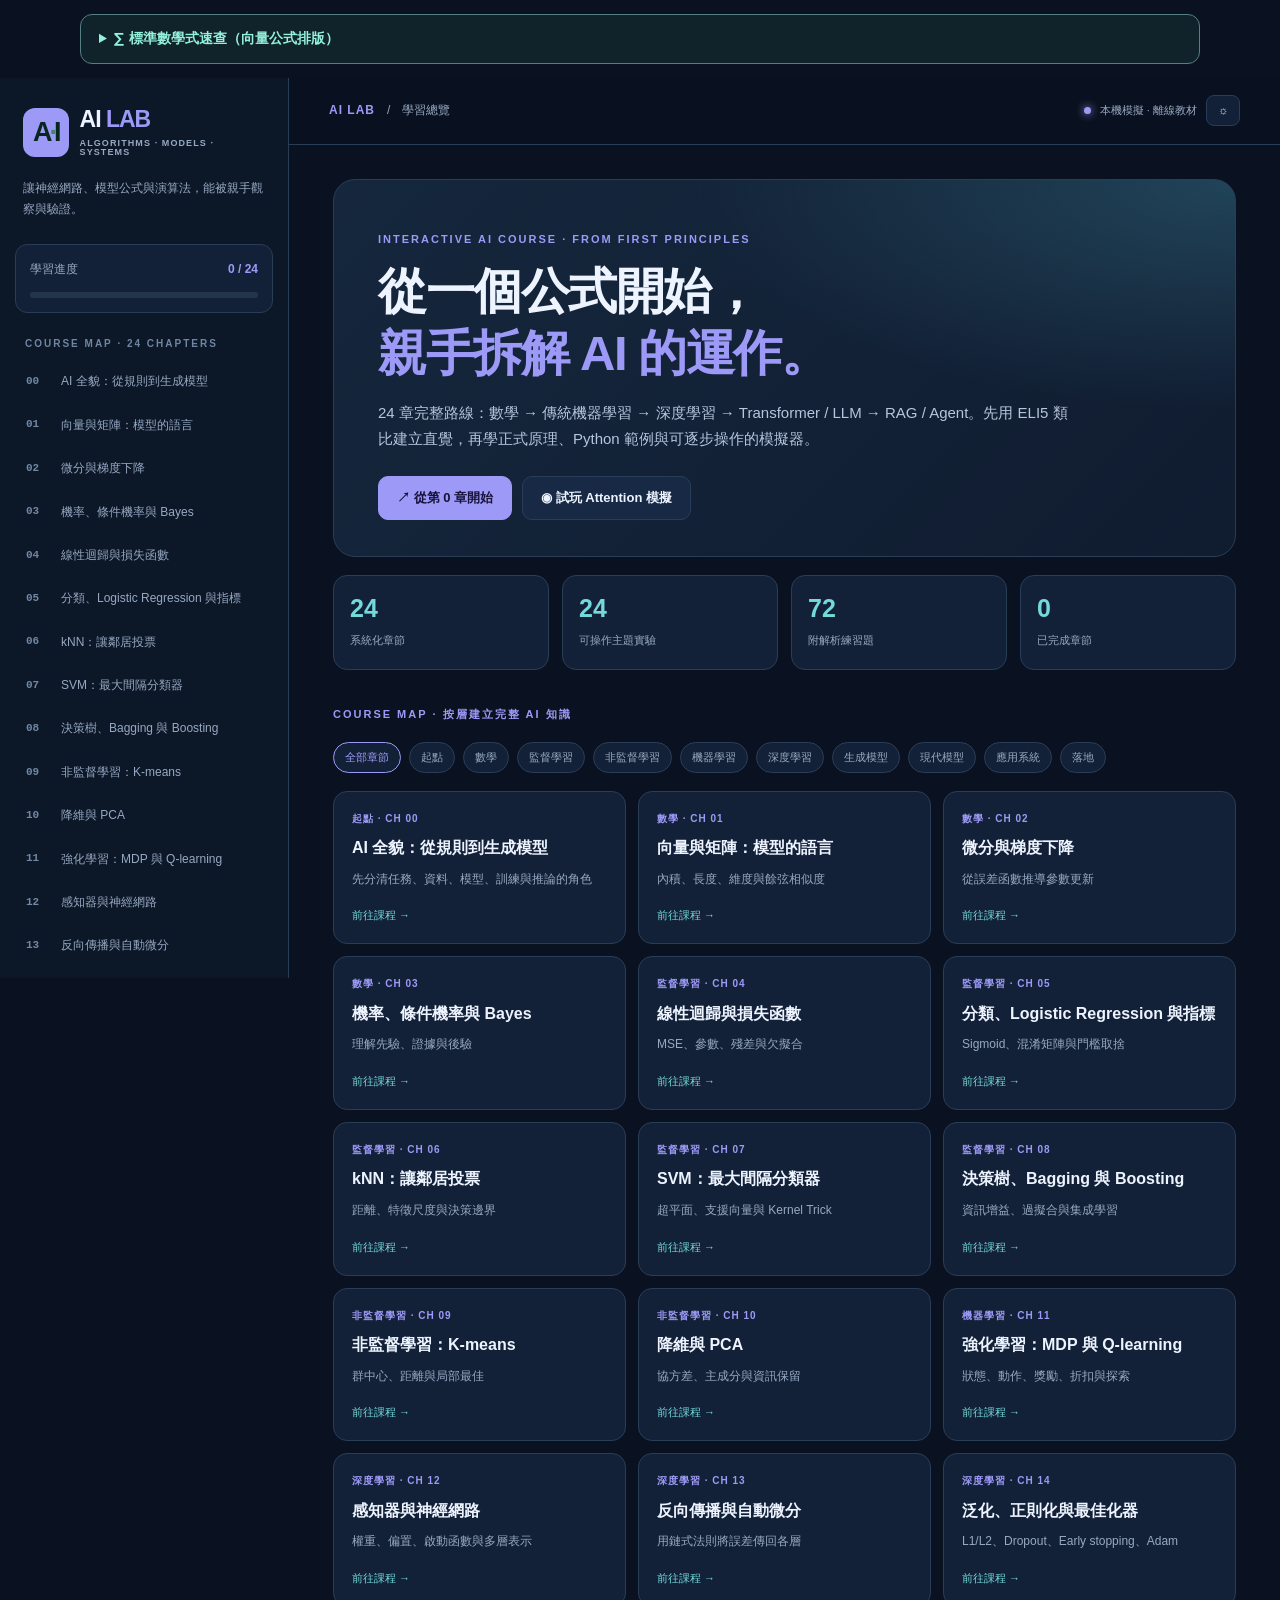
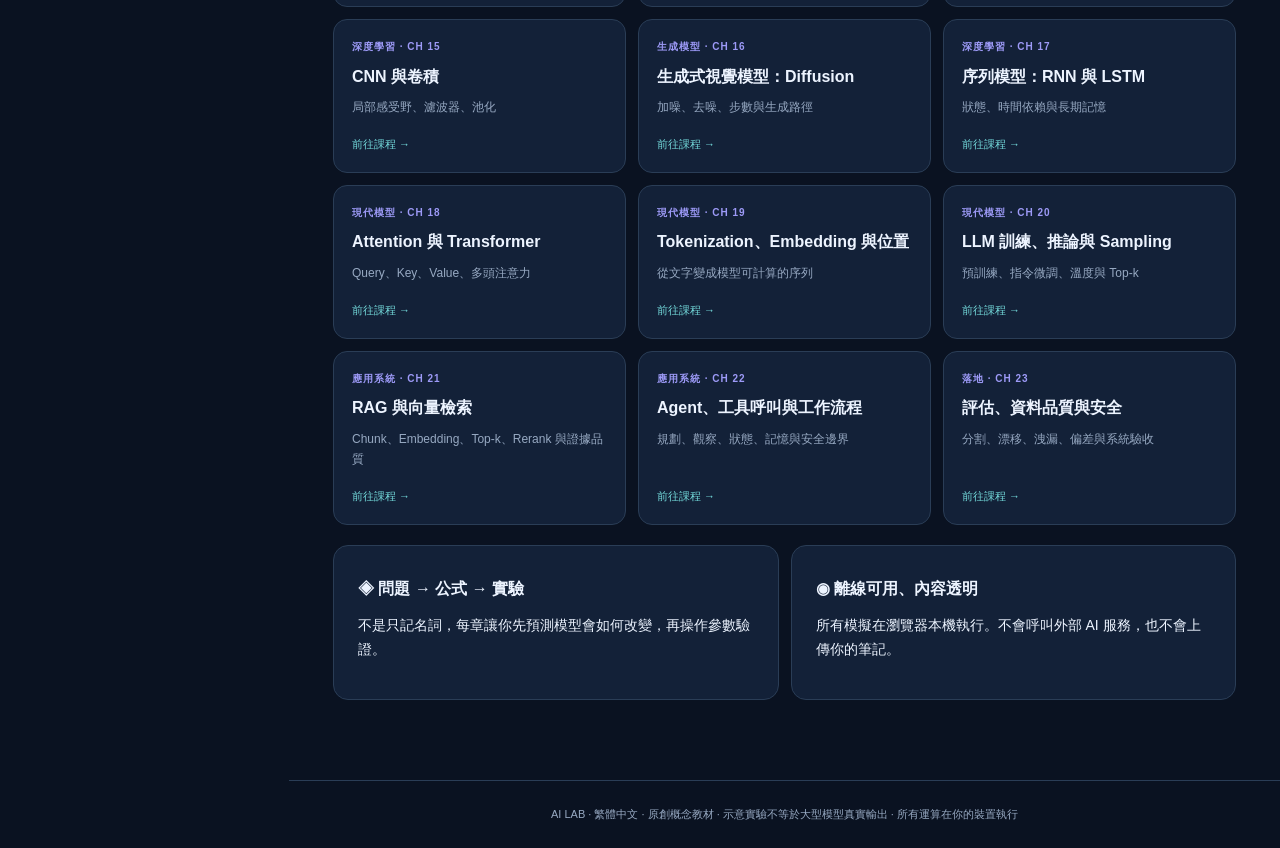
==== commit ed24c6ab: "Improve mathematical notation with proper rendered equations" ====
--- a/ai/index.html
+++ b/ai/index.html
@@ -2,7 +2,7 @@
 @media(max-width:1160px){.courseGrid{grid-template-columns:repeat(2,minmax(0,1fr))}main{padding:30px}}@media(max-width:850px){.sidebar{position:fixed;top:0;bottom:0;left:0;transform:translateX(-110%);transition:transform .2s;box-shadow:var(--shadow)}.sidebar.open{transform:translateX(0)}.backdrop{display:none;position:fixed;inset:0;background:#0009;z-index:14}.backdrop.show{display:block}.menuBtn{display:inline-block}.topbar{padding:0 17px}.topRight{font-size:0}.topRight .stateDot{display:none}main{padding:20px 16px 55px}.hero{padding:27px 23px}.stats{grid-template-columns:repeat(2,1fr)}.courseGrid{grid-template-columns:repeat(2,minmax(0,1fr))}.lessonCard,.panel{padding:18px}.calloutGrid{grid-template-columns:1fr}}@media(max-width:560px){.courseGrid{grid-template-columns:1fr}.hero h1{font-size:34px}.cell{min-width:36px;height:43px;font-size:14px}.labView{min-height:180px}.labTools{gap:8px}.field{min-width:0}.field input{width:165px}.tab{padding:12px 11px}.chapterHead h1{font-size:30px}.topbar{height:57px}.btn{font-size:12px;padding:9px 13px}.bar{max-width:11%;width:28px}}
 
 .formulaBox{font:600 14px/1.7 ui-monospace,Consolas,monospace;background:var(--code);border:1px solid var(--line);border-radius:10px;padding:16px;margin:12px 0 0;overflow-wrap:anywhere;color:var(--mint)}.labMeta{color:var(--muted);font-size:12px;margin-bottom:12px}.plotSvg{width:min(100%,680px);height:auto;max-height:350px}.plotLegend{display:flex;gap:13px;flex-wrap:wrap;align-items:center;justify-content:center;font-size:11px;color:var(--muted)}.key{display:inline-flex;align-items:center;gap:5px}.dot{width:8px;height:8px;border-radius:50%;display:inline-block}.signal{display:flex;gap:7px;align-items:flex-end;justify-content:center;min-height:180px;max-width:100%}.signal .bar{min-width:25px;width:40px;max-width:20%;}.pipeline{display:flex;flex-wrap:wrap;align-items:center;justify-content:center;gap:7px}.pipeNode{border:1px solid var(--line);background:var(--panel2);border-radius:10px;padding:12px;font-size:12px}.pipeNode.active{border-color:var(--mint);box-shadow:0 0 0 2px #9d9af733}.heatGrid{display:grid;gap:4px;max-width:95%;overflow-x:auto}.heat{font-size:12px;display:flex;justify-content:center;align-items:center;border-radius:5px;min-width:32px;height:34px;font-weight:800}.displayCards{display:flex;flex-wrap:wrap;justify-content:center;gap:8px}.displayCard{border:1px solid var(--line);background:var(--panel2);border-radius:10px;padding:10px 13px;min-width:80px;max-width:100%;font-size:12px;text-align:center;overflow-wrap:anywhere}.displayCard.active{border-color:var(--mint);background:#3a356c}.displayCard.done{border-color:var(--lime)}.light .displayCard.active{background:#e7ddff}.vBarRow{display:flex;align-items:center;gap:8px;width:min(650px,100%);font-size:12px}.vBarRow>span:first-child{min-width:72px;max-width:180px;overflow-wrap:anywhere}.vBar{height:18px;background:var(--mint);border-radius:3px;min-width:2px}.vBarRow>span:last-child{white-space:nowrap}.infoPair{display:grid;grid-template-columns:repeat(2,minmax(0,1fr));gap:8px;width:min(650px,100%)}.infoPair div{padding:11px;border:1px solid var(--line);border-radius:10px;font-size:12px}.infoPair strong{font-size:20px;display:block;color:var(--mint)}.chapterFooter{font-size:12px;color:var(--muted);margin-top:16px}.filterLine{display:flex;flex-wrap:wrap;gap:8px;margin:18px 0}.filterBtn{border:1px solid var(--line);background:var(--panel);color:var(--muted);border-radius:20px;padding:5px 11px;font-size:11px}.filterBtn.selected{color:var(--mint);border-color:var(--mint)}.bar.active{background:#9489eb}.bar.done{background:#63c9c1}.light .bar.active{background:#7064dc}.light .bar.done{background:#54ada7}.labView svg text{font-family:inherit}.noteBook{white-space:pre-wrap}.stats{grid-template-columns:repeat(4,minmax(0,1fr))}@media(max-width:560px){.stats{grid-template-columns:repeat(2,minmax(0,1fr))}.hero h1{font-size:32px}.displayCard{min-width:65px;padding:8px 9px}.vBarRow>span:first-child{min-width:58px;max-width:100px}.pipeNode{padding:8px}.heat{min-width:26px;height:31px;font-size:10px}}
-</style></head><body><div class="app"><aside class="sidebar" id="sidebar"><a class="brand" href="#/" aria-label="返回首頁"><span class="brandMark">A<span>·</span>I</span><span class="brandTitle">AI <strong>LAB</strong><small>ALGORITHMS · MODELS · SYSTEMS</small></span></a><div class="sideIntro">讓神經網路、模型公式與演算法，能被親手觀察與驗證。</div><div class="progressWrap"><div class="progressTitle"><span>學習進度</span><strong id="progressText">0 / 24</strong></div><div class="progressTrack"><div id="progressBar"></div></div></div><div class="sideCaption">COURSE MAP · 24 CHAPTERS</div><nav class="chapterNav" id="chapterNav" aria-label="課程章節"></nav><div class="sideFoot"><button class="subtleBtn" id="clearBtn">↺ 清除我的學習紀錄</button><small>進度與筆記僅保存在目前的瀏覽器。</small><small><a href="../">← 返回 OS LAB</a>　<a href="../dsa/">DSA LAB ↗</a></small></div></aside><div class="backdrop" id="backdrop"></div><div class="workspace"><header class="topbar"><button id="menuBtn" class="menuBtn" aria-label="開啟章節選單">☰</button><div class="crumb"><span>AI LAB</span><span> / </span><span id="crumbName">學習總覽</span></div><div class="topRight"><span class="stateDot"></span> 本機模擬 · 離線教材 <button class="iconBtn" id="themeBtn" aria-label="切換深淺色" title="切換深淺色">☼</button></div></header><main id="main" tabindex="-1"></main><footer class="siteFoot">AI LAB · 繁體中文 · 原創概念教材 · 示意實驗不等於大型模型真實輸出 · 所有運算在你的裝置執行</footer></div></div><script>const CHAPTERS = [{"title":"AI 全貌：從規則到生成模型","subtitle":"先分清任務、資料、模型、訓練與推論的角色","tag":"起點","analogy":"把 AI 想成學習食譜的廚師：資料是練習菜色，模型是可調整的做法，訓練是修正做法，推論是拿學到的做法處理新訂單。","limit":"廚師有常識，模型未必有；模型可能把資料偏差一併學會，也不保證回答有事實根據。","sections":[["什麼是模型？","模型是一個把輸入 x 映射成預測 y 的可計算函數 fθ(x)。θ 是參數，訓練就是從資料找到適當的 θ。規則式系統則直接由人寫出規則，不一定有訓練階段。"],["學習範式","監督式學習使用帶答案的樣本；非監督式從資料找結構；強化學習透過行動與回饋學策略。深度學習是用多層神經網路學複雜函數，不等於所有 AI。"],["完整生命週期","定義問題 → 蒐集與切分資料 → 建立 baseline → 訓練與調參 → 獨立測試 → 部署推論 → 監測漂移與回饋。訓練集不等於測試集；模型準確不代表產品一定有用。"],["生成式與判別式","判別式模型重在預測類別或數值；生成式模型學習資料分布並生成新內容。LLM 常以預測下一個 token 訓練，再用對話微調或偏好最佳化改善互動。"]],"formula":"模型：ŷ = fθ(x)；訓練：找出讓 Loss(θ) 較小的 θ。","code":"def predict(x, w, b):\n    return w * x + b\n\nprint(predict(3, w=2, b=1))  # 7","lab":"pipeline","q":[["監督式學習需要哪種資料？",["只有輸入","輸入與對應答案","只有獎勵"],1,"監督式訓練需要標記或目標值供損失計算。"],["訓練與推論的差別？",["訓練更新參數；推論使用參數","兩者都必更新參數","推論不需要輸入"],0,"推論一般使用已學參數，不會自動更新權重。"],["哪個比較合理？",["先看測試集再選特徵","用獨立測試集做最終評估","只報訓練準確率"],1,"否則容易因資料洩漏或過度調參而高估效能。"]]},{"title":"向量與矩陣：模型的語言","subtitle":"內積、長度、維度與餘弦相似度","tag":"數學","analogy":"向量就像給每個物品一張數值身分證；模型可比較兩張身分證有多像。","limit":"相似向量不代表語義必然相同；向量的意義依賴訓練目標、尺度與資料分布。","sections":[["向量與維度","向量 x=[x₁,…,xₙ] 表示 n 個特徵。矩陣 W 把多個輸入特徵組合成新的輸出，神經網路中的線性層常使用 Wx+b。"],["內積與幾何","內積 x·y=Σxᵢyᵢ。兩個向量方向越接近，標準化後的內積通常越大；向量長度由 ||x||₂=√Σxᵢ² 計算。"],["相似度陷阱","餘弦相似度量方向而非數值總量；向量若為零向量則沒有餘弦相似度。檢索時需了解 embedding 模型的正規化、語言與距離設定。"],["矩陣維度檢查","若 W 為 m×n、x 為 n×1，則 Wx 為 m×1。維度不吻合無法相乘，這是理解深度模型 tensor shape 的基礎。"]],"formula":"cos(x,y) = (x·y) / (||x||₂||y||₂)，其中 x、y 均非零。","code":"import math\nx, y = [1, 2], [2, 1]\ndot = sum(a*b for a,b in zip(x,y))\nnorm = lambda v: math.sqrt(sum(t*t for t in v))\nprint(dot / (norm(x)*norm(y)))  # 0.8","lab":"vector","q":[["[1,2]·[3,4] 是多少？",["7","11","14"],1,"內積為 1×3 + 2×4 = 11。"],["餘弦相似度主要量測？",["方向夾角","向量分量之和","訓練參數總數"],0,"餘弦是兩向量標準化後的方向關係。"],["W 為 4×3、x 為 3×1，輸出維度是？",["3×1","4×1","4×3"],1,"內部維度 3 相符，輸出 4×1。"]]},{"title":"微分與梯度下降","subtitle":"從誤差函數推導參數更新","tag":"數學","analogy":"閉著眼睛走下山：梯度告訴你當地往哪邊最陡，學習率決定跨多大步。","limit":"梯度下降不是全域最佳保證；高學習率可能震盪，低學習率收斂慢，非凸函數有鞍點。","sections":[["導數是局部變化率","f′(w) 說明 w 增加一點時 f 大約改變多少。多變數時梯度 ∇L 是所有偏導數組成的向量。"],["梯度更新","wₜ₊₁ = wₜ − η∂L/∂w。η 是 learning rate。正梯度往左走；負梯度往右走。"],["損失與最佳化","損失衡量預測與目標差距。對 L(w)=(w−3)²，導數為 2(w−3)；最佳解 w=3。以實驗觀察不同 η 的收斂。"],["批次與雜訊","Batch GD 使用全部樣本算梯度，SGD 使用單樣本，Mini-batch 取折衷。梯度雜訊有時可幫助探索但也會增加波動。"]],"formula":"對 L(w)=(w−3)²：dL/dw=2(w−3)，更新 w ← w − η·2(w−3)。","code":"w, lr = -4.0, 0.2\nfor step in range(8):\n    grad = 2 * (w - 3)\n    w -= lr * grad\n    print(step, round(w, 4))","lab":"gradient","q":[["L=(w−3)² 在 w=5 的梯度？",["2","4","8"],1,"2×(5−3)=4。"],["學習率非常大可能造成？",["保證加速","震盪或發散","停止計算梯度"],1,"一步跨過最佳點太遠會反覆震盪或發散。"],["負梯度代表往哪個方向更新 w？",["增加","減少","不改變"],0,"w−η×負數 等於 w 增加。"]]},{"title":"機率、條件機率與 Bayes","subtitle":"理解先驗、證據與後驗","tag":"數學","analogy":"篩檢陽性就像煙霧警報響起：響了代表有可能著火，但要考慮原本失火的機率以及誤報率。","limit":"Bayes 只更新機率，不會修復錯誤的先驗或不適用的條件獨立假設。","sections":[["條件機率","P(A|B) 表示在已知 B 發生的條件下 A 的機率，通常與 P(B|A) 不同。"],["Bayes 定理","P(A|B)=P(B|A)P(A)/P(B)。P(A) 是 prior、P(B|A) 是 likelihood、P(A|B) 是 posterior。"],["基準率問題","當疾病很少見，即使測試靈敏度高，陽性者仍可能有相當比例是偽陽性。請用互動實驗改變盛行率驗證。"],["機率與不確定性","分類器的信心分數不一定等於真實機率。Calibration 衡量分數與實際事件頻率是否一致。"]],"formula":"P(疾病|陽性)=敏感度×盛行率 / [敏感度×盛行率 + 偽陽率×(1−盛行率)]。","code":"p, sens, spec = 0.01, 0.95, 0.90\ntrue_positive = sens*p\nfalse_positive = (1-spec)*(1-p)\nprint(true_positive/(true_positive+false_positive))","lab":"bayes","q":[["P(A|B) 與 P(B|A)？",["一定相等","通常不同","無法計算"],1,"已知 B 發生與已知 A 發生的條件不同。"],["疾病很罕見時，陽性者確診機率？",["必為 95%","需合併先驗與偽陽性","必為 50%"],1,"不能忽略基準率。"],["Posterior 指的是？",["先驗","更新證據後的機率","梯度"],1,"Posterior 即後驗機率。"]]},{"title":"線性迴歸與損失函數","subtitle":"MSE、參數、殘差與欠擬合","tag":"監督學習","analogy":"在散佈的點群中放一把尺，調整斜率與截距，讓尺盡量貼近資料的趨勢。","limit":"線性迴歸的「線性」是對參數線性；殘差小不代表因果關係，也不保證外插可信。","sections":[["模型與參數","ŷ=wx+b；w 決定斜率、b 決定截距。模型可延伸到多個特徵 ŷ=w·x+b。"],["MSE 的意義","MSE = (1/n)Σ(ŷ−y)²。平方讓大誤差被重罰，對極端值敏感。MAE 改用誤差絕對值，較不受極端值影響。"],["欠擬合與殘差","若資料明顯彎曲，直線可能無法描述；此時增加數據量不一定解決，需考慮特徵轉換或不同模型。"],["資料切分","使用 training 找參數、validation 選模型、test 報告最終泛化能力。絕對不要把測試資料拿回來當訓練訊號。"]],"formula":"MSE(w,b) = (1/n) Σᵢ (wxᵢ+b−yᵢ)²。","code":"points = [(0, 1), (1, 3), (2, 5)]\nw, b = 2, 1\nmse = sum((w*x+b-y)**2 for x,y in points)/len(points)\nprint(mse)  # 0","lab":"regression","q":[["ŷ=2x+1，x=4 時預測？",["7","9","11"],1,"2×4+1=9。"],["MSE 對大的離群誤差？",["特別敏感","完全不敏感","一律忽略"],0,"因為誤差被平方。"],["測試集最主要用途？",["調參","最終評估泛化","計算每次梯度"],1,"測試集應盡量保持獨立。"]]},{"title":"分類、Logistic Regression 與指標","subtitle":"Sigmoid、混淆矩陣與門檻取捨","tag":"監督學習","analogy":"信用風險模型就像門口的辨識員：先給出風險分數，再用門檻決定要不要攔下來。","limit":"分類閾值並非模型本身的真理；Accuracy 很高也可能漏掉稀少但重要的正例。","sections":[["由分數到機率","Logistic Regression 先算 z=w·x+b，再用 sigmoid(z)=1/(1+e^(−z)) 將分數映到 0–1。"],["分類門檻","決策是 p≥τ 判為正例。降低 τ 通常增加召回率，也可能增加偽陽性；必須依任務成本調整。"],["混淆矩陣","TP：正例判正；FP：負例判正；FN：正例判負；TN：負例判負。Precision=TP/(TP+FP)，Recall=TP/(TP+FN)。"],["校準與評估","Accuracy、F1、ROC-AUC、PR-AUC 衡量不同面向。極不平衡資料要關注基準率、PR 曲線與實際決策成本。"]],"formula":"Precision=TP/(TP+FP)；Recall=TP/(TP+FN)；F1=2PR/(P+R)。","code":"import math\nsigmoid=lambda z: 1/(1+math.exp(-z))\nfor x in [-2, 0, 2]:\n    p=sigmoid(x)\n    print(x, round(p,3), 'positive' if p>=.5 else 'negative')","lab":"classification","q":[["FN 是什麼？",["負例判正","正例判負","正例判正"],1,"False Negative：實際為正、預測為負。"],["下降分類門檻通常會？",["提高召回","降低召回","完全不變"],0,"更多樣本被判正，有助降低 FN，但可能提高 FP。"],["高度不平衡資料只看 Accuracy？",["足夠","不夠","等於 Recall"],1,"大量預測多數類也能有很高 Accuracy。"]]},{"title":"kNN：讓鄰居投票","subtitle":"距離、特徵尺度與決策邊界","tag":"監督學習","analogy":"搬到新社區，想知道附近房子價格：看最接近的幾間房，比較它們的結果。","limit":"近不代表同類。距離對特徵尺度很敏感；kNN 預測時要保存資料並做距離搜尋。","sections":[["k 與決策邊界","kNN 對新點找出 k 個最近的訓練樣本，分類時多數決、迴歸時平均。k 小易對噪音敏感；k 大易過度平滑。"],["尺度問題","若收入以百萬計、年齡以十位數計，未正規化時收入可能主宰歐氏距離。"],["距離與複雜度","歐氏距離 √Σ(xᵢ−yᵢ)²。暴力 kNN 每次查詢大致需檢查 n 個樣本，維度 d 時 O(nd)。"],["高維度困境","維度很高時距離差異可能變小，鄰居概念變得不穩定。可搭配特徵選擇、PCA 或近似最近鄰。"]],"formula":"d(x,y) = √Σ(xᵢ−yᵢ)²；預測 = 最近 k 個鄰居的多數類別。","code":"points=[(0,0,'A'), (1,1,'A'), (4,4,'B')]\nquery=(1.2,0.8)\nranked=sorted(points,key=lambda p:(p[0]-query[0])**2+(p[1]-query[1])**2)\nprint(ranked[0][2])","lab":"knn","q":[["k=1 的主要風險？",["噪音敏感","必然速度最快訓練","不需距離"],0,"最近單點可能是雜訊或異常值。"],["特徵量綱差異很大時？",["先標準化","忽略即可","調大 k 就好"],0,"距離計算可能被大數值尺度主導。"],["kNN 常被稱為？",["Lazy learner","Generative adversarial","Decision tree"],0,"kNN 大多將資料保留到預測時計算鄰居。"]]},{"title":"SVM：最大間隔分類器","subtitle":"超平面、支援向量與 Kernel Trick","tag":"監督學習","analogy":"在兩群點之間畫一道分界線，盡量讓線到最近的兩側樣本都留有安全距離。","limit":"最大間隔不代表永遠更準確；線性 SVM 無法直接解決非線性分布，Kernel 和 C 都需要依資料調整。","sections":[["分隔超平面","二元線性分類器用 f(x)=w·x+b 的正負決定類別。幾何距離與 |w·x+b|/||w|| 有關。"],["Margin 與支援向量","硬間隔 SVM 在可線性分離時最大化最近點的幾何間隔；距離邊界最近的樣本叫支援向量。"],["軟間隔 C","允許 slack 變數容忍違反間隔的樣本。C 大代表錯誤懲罰較重；C 小偏好更寬鬆的邊界，但不保證比較好。"],["Kernel trick","多項式與 RBF kernel 讓分類器在隱含特徵空間建立非線性分界，代價是推論成本與參數調整難度。"]],"formula":"線性邊界：w·x + b = 0；點到邊界距離 = |w·x+b| / ||w||。","code":"import math\nw=[1.0,-1.0]; b=0.0\npoints=[(3,1),(1,3),(2,2)]\nfor x in points:\n    signed=(sum(a*t for a,t in zip(w,x))+b)/math.sqrt(2)\n    print(x, round(signed,3))","lab":"svm","q":[["支援向量通常位於？",["距離邊界最近的關鍵樣本","資料集中最大的數","隨機抽的測試集"],0,"它們影響分隔邊界與間隔。"],["軟間隔 SVM 的 C 越大？",["誤差懲罰通常越高","必保證測試集更準","一定讓模型更簡單"],0,"C 控制違反間隔的懲罰強度。"],["Kernel trick 主要用來？",["隱式實現非線性特徵映射","降低每筆資料到一維","把線性模型轉換成決策樹"],0,"Kernel 可計算內積而不顯式建構高維向量。"]]},{"title":"決策樹、Bagging 與 Boosting","subtitle":"資訊增益、過擬合與集成學習","tag":"監督學習","analogy":"決策樹像玩二十個問題：每次問一個能縮小不確定性的問題，最後抵達葉節點。","limit":"樹很容易記住訓練集；集成方法能改善泛化，但也有模型大小與解釋成本。","sections":[["分割的目標","決策樹找特徵閾值切分資料，期望子節點更純。可用 Gini impurity 或 entropy 衡量分類混雜程度。"],["過擬合","無限制生長的樹可把訓練樣本分得很細，但可能對新資料失效。可限制深度、葉節點最小樣本數等。"],["Random Forest","Bagging 在不同 bootstrap 樣本上訓練多棵樹，再投票或平均；特徵隨機性降低樹間相關。"],["Gradient Boosting","逐步新增弱學習器修正現有模型的誤差方向。與 Bagging 的平行建樹思路不同，通常對超參數更敏感。"]],"formula":"Gini(p) = 1 − Σₖ pₖ²；純節點的 Gini = 0。","code":"def gini(labels):\n    counts = {x: labels.count(x) for x in set(labels)}\n    n = len(labels)\n    return 1 - sum((c/n)**2 for c in counts.values())\nprint(gini(['A','A','B','B']))  # 0.5","lab":"tree","q":[["Gini=0 的節點表示？",["各類平均","樣本同一類","模型必定過擬合"],1,"純節點沒有類別混雜。"],["Random Forest 主要屬於？",["Bagging","Boosting","Clustering"],0,"對多棵有隨機性的樹做集成。"],["限制最大樹深通常是為了？",["控制模型複雜度","提高參數量","將訓練集加倍"],0,"限制深度能減少過度擬合。"]]},{"title":"非監督學習：K-means","subtitle":"群中心、距離與局部最佳","tag":"非監督學習","analogy":"把散落桌上的彩色積木分堆：先決定幾個代表點，再反覆把積木分給最近的代表點。","limit":"K-means 的群不一定代表真實類別；受初始中心、特徵尺度、離群點與 k 影響，偏好球狀群。","sections":[["K-means 的兩步","Assignment：每個樣本歸到最近的中心；Update：把中心移到同群樣本的平均位置。重複到收斂或達上限。"],["目標函數","最小化同群樣本到各自群中心的平方距離總和 WCSS。不同初始化可能落在不同局部極小值。"],["選 k 的方法","Elbow、Silhouette 與下游用途可輔助，但不存在永遠正確的 k。必須先判斷資料是否適合分群。"],["實務注意","先處理離群值、尺度與缺失；非球形或密度不同的群可能改用 DBSCAN、階層式分群等。"]],"formula":"WCSS = Σᵢ ||xᵢ − μ_{cluster(i)}||²。","code":"points=[1,2,3,8,9,10]\ncenters=[2.0,9.0]\nfor _ in range(3):\n    groups=[[x for x in points if abs(x-c)<=abs(x-centers[1-j])] for j,c in enumerate(centers)]\n    centers=[sum(g)/len(g) if g else centers[j] for j,g in enumerate(groups)]\nprint(centers)","lab":"kmeans","q":[["K-means 更新中心的位置？",["中位數","該群平均值","最大值"],1,"標準 K-means 使用均值做群中心。"],["WCSS 通常在每次有效迭代時？",["不增加","一定增加","變成負數"],0,"兩步都不會增加標準平方距離目標。"],["不同初始化可能？",["不同分群結果","永遠同一解","不影響收斂"],0,"可能得到不同局部最小值。"]]},{"title":"降維與 PCA","subtitle":"協方差、主成分與資訊保留","tag":"非監督學習","analogy":"把 3D 雕塑拍成 2D 照片：挑一個最能保留形狀差異的方向來投影。","limit":"保留最大變異不代表保留最大預測資訊；PCA 是線性方法，也不會自動理解語義。","sections":[["從中心化開始","對每個特徵扣掉訓練集平均，觀察各方向的散佈。未中心化時主方向可能受整體位置影響。"],["主成分","第一主成分是讓投影變異最大的單位方向；後續主成分與前面方向正交。"],["特徵值與保留率","可用協方差矩陣的 eigenvector 找方向，對應 eigenvalue 表示該方向變異。解釋變異比率為特徵值除以總和。"],["資料洩漏","資料標準化與 PCA 的參數必須只在 training fit，然後再 transform validation/test。"]],"formula":"投影 z = uᵀ(x−μ)；u 為單位主成分方向。","code":"points=[(1,1),(2,2),(3,3)]\nmean=[sum(p[d] for p in points)/len(points) for d in [0,1]]\nprint('center:', mean)\nprint('projection:', [((p[0]-mean[0])+(p[1]-mean[1]))/2**0.5 for p in points])","lab":"pca","q":[["第一主成分最大化？",["投影變異","標籤準確率","輸出 token"],0,"PCA 是無監督的變異最大化。"],["PCA 在所有資料先 fit 再切分？",["合理","容易資料洩漏","跟標準化無關"],1,"驗證與測試資訊不該進入 fit。"],["主成分之間（標準 PCA）？",["正交","必相等","相同方向"],0,"標準 PCA 的主方向互相正交。"]]},{"title":"強化學習：MDP 與 Q-learning","subtitle":"狀態、動作、獎勵、折扣與探索","tag":"機器學習","analogy":"玩迷宮遊戲時，每走一步都會收到回饋；經過多次嘗試，逐漸學會從不同格子做哪個動作最好。","limit":"獎勵定義不佳會讓 Agent 學到鑽漏洞的行為；Q-learning 小表格示意不等於深度 RL 或偏好對齊。","sections":[["Markov 決策過程","MDP 包含狀態 S、動作 A、轉移 P、獎勵 R、折扣 γ。Markov 性質指下一步分布在已知目前狀態與動作後不再額外依賴更早歷史。"],["Return 與策略","策略 π(a|s) 決定如何選動作；Return 是未來獎勵的折扣總和。γ 控制對未來獎勵的重視。"],["Q-learning 更新","Q(s,a) ← Q(s,a) + α[r+γ maxₐ′Q(s′,a′) − Q(s,a)]。這是 model-free、off-policy TD learning 的經典形式。"],["探索與利用","ε-greedy 以少部分機率探索隨機動作，其餘選當前 Q 值最大動作。探索不足可能陷入錯誤策略。"]],"formula":"Q(s,a) ← Q(s,a)+α[r+γ maxₐ′Q(s′,a′)−Q(s,a)]。","code":"q = 0.0\nalpha, gamma = 0.5, 0.9\nrewards=[0,0,1,1]\nnext_best=1.0\nfor r in rewards:\n    target=r+gamma*next_best\n    q += alpha*(target-q)\n    print(round(q,3))","lab":"qlearn","q":[["Q-learning 的 TD target 為？",["r+γmax Q(s′,a′)","只有 r²","softmax(logits)"],0,"更新結合即時獎勵與下一狀態最佳動作價值。"],["γ 接近 0 時通常？",["更重視即時獎勵","更重視非常遠的未來","等於沒有狀態"],0,"較小折扣使遠期獎勵權重降低。"],["ε-greedy 的探索動作？",["有機率選隨機動作","永遠選最優","永不更新 Q"],0,"探索與利用需要平衡。"]]},{"title":"感知器與神經網路","subtitle":"權重、偏置、啟動函數與多層表示","tag":"深度學習","analogy":"把簡單感測器串起來：第一層找基礎訊號，後面幾層將訊號組合成更抽象的模式。","limit":"神經元只是數學運算單元，不等同生物神經元；深層不代表一定準確，模型容量需要資料與正則化。","sections":[["一個人工神經元","輸入 x 經加權求和 z=w·x+b，再經 activation 函數 a=φ(z)，把線性組合轉成可表達非線性的輸出。"],["為什麼要有非線性","若每層都是線性映射，多層線性模型仍可合併成單層線性映射，難以學 XOR 等非線性關係。"],["常見啟動函數","ReLU=max(0,z)，Sigmoid 把值壓到 0–1，Tanh 到 −1–1。選擇取決於層型、輸出範圍與梯度特性。"],["MLP 與 XOR","有隱藏層的神經網路可組合多個線性邊界，處理 XOR。實作時看清每層形狀、參數量與輸出維度。"]],"formula":"第 ℓ 層：a⁽ˡ⁾ = φ(W⁽ˡ⁾a⁽ˡ⁻¹⁾ + b⁽ˡ⁾)。","code":"relu=lambda z: max(0.0,z)\nx=[1.0,-2.0]\nw=[0.5,0.2]\nb=0.1\nz=sum(a*b for a,b in zip(x,w))+b\nprint('z=',z,'activation=',relu(z))","lab":"neuron","q":[["所有層都沒有非線性會？",["等價於單一線性轉換","更能學 XOR","自動生成注意力"],0,"線性函數的組合依然線性。"],["ReLU(−3) 是？",["−3","0","3"],1,"ReLU 把負值截成 0。"],["Bias 的作用？",["平移決策函數","決定訓練資料大小","取代梯度"],0,"偏置允許模型不必經原點。"]]},{"title":"反向傳播與自動微分","subtitle":"用鏈式法則將誤差傳回各層","tag":"深度學習","analogy":"工廠產品出錯，反向追查每個工序貢獻了多少誤差，再分別調整機台。","limit":"反向傳播不是模型「倒著預測」；它計算梯度。自動微分也不等於符號微分或有限差分。","sections":[["計算圖","前向傳播把中間值存成計算圖，反向傳播從 Loss 出發，沿圖套用鏈式法則求參數偏導。"],["鏈式法則","若 L=(wx−y)²，則 dL/dw = 2(wx−y)×x；每個局部導數相乘傳遞。"],["梯度消失與爆炸","深網反覆相乘可能讓梯度很小或很大。ReLU、殘差連接、正規化、初始化與梯度裁剪可緩解特定問題。"],["Autograd 的角色","PyTorch 類框架會追蹤可微運算建計算圖；backward() 計算梯度，但 optimizer.step() 才更新參數。"]],"formula":"若 u=wx、L=(u−y)²，則 ∂L/∂w=2(u−y)x。","code":"x,y,w = 2.0,7.0,1.0\nu=w*x\nloss=(u-y)**2\ngrad=2*(u-y)*x\nprint('loss=',loss,'dL/dw=',grad)","lab":"backprop","q":[["反向傳播的主要產物？",["梯度","測試標籤","新資料"],0,"它有效率計算可微參數的導數。"],["d(wx)/dw 為？",["w","x","0"],1,"x 對 w 視為常數。"],["PyTorch 的 backward() 通常會？",["更新參數","計算梯度","切換成 eval mode"],1,"optimizer.step() 才執行權重更新。"]]},{"title":"泛化、正則化與最佳化器","subtitle":"L1/L2、Dropout、Early stopping、Adam","tag":"深度學習","analogy":"考試準備不能只背練習題答案；你要能解新題。正則化像限制過度複雜的解題技巧。","limit":"驗證集也可能被反覆調整到過擬合；正則化並非越強越好，Dropout 推論時一般需關閉。","sections":[["Bias–Variance","模型太簡單可能欠擬合，太複雜可能高方差。不同資料量、噪音及任務會改變最佳複雜度。"],["L1 與 L2","L1 懲罰權重絕對值和，可能產生稀疏權重；L2 懲罰平方和，傾向平滑縮小權重。"],["Dropout 與 Early stopping","Dropout 訓練時隨機遮蔽部分單元；Early stopping 依驗證指標停止訓練。兩者目標是提升泛化而不是讓訓練損失最小。"],["Adam、SGD 與資料切分","Adam 使用梯度動量與二階矩估計；SGD+momentum 更簡潔。要控制 seed、學習率與 leakage，並監控 train/validation gap。"]],"formula":"L_total = L_data + λ Σⱼ wⱼ²（L2 示意，常數因定義而異）。","code":"weights=[2.0,-3.0,0.5]\nlambda_=0.1\nl2_penalty=lambda_*sum(w*w for w in weights)\nprint('L2 penalty:',l2_penalty)","lab":"regularization","q":[["L2 的主要作用？",["懲罰過大權重","提高資料維度","刪掉測試集"],0,"它偏好較小參數幅度。"],["Early stopping 多依據？",["驗證集指標","測試集答案","模型參數總和"],0,"避免訓練太久而惡化泛化。"],["Dropout 在一般推論時？",["通常關閉","必須保持相同遮蔽","改用反向傳播"],0,"標準推論使用訓練框架設定的 eval mode。"]]},{"title":"CNN 與卷積","subtitle":"局部感受野、濾波器、池化","tag":"深度學習","analogy":"用一個小印章在照片上滑動：每個位置都測試同樣的形狀是不是出現了。","limit":"卷積輸出不是天然具有平移不變性；步幅、padding、池化與架構會影響位置敏感性。","sections":[["卷積運算","用小型 kernel 在圖片上滑動，計算局部點積。深度學習實務上的「卷積」常是互相關而非數學上反轉核的卷積。"],["參數共享","同一組 kernel 權重套用到所有位置，較全連接層省參數，且具有平移等變的性質（在適當邊界條件下）。"],["Stride 與 Padding","Stride 決定每次滑動幾格，Padding 決定邊界補齊；二者影響輸出 feature map 的尺寸。"],["Pooling","Max pooling 在區域取最大值，可減少空間解析度；代價可能是失去細節。現代架構也常用 strided convolution。"]],"formula":"輸出尺寸 = floor((N + 2P − K)/S) + 1（單維、無 dilation 示意）。","code":"img=[1,2,3,4,5]\nkernel=[1,-1]\nresult=[sum(img[i+j]*kernel[j] for j in range(2))\n        for i in range(len(img)-1)]\nprint(result)  # [-1,-1,-1,-1]","lab":"cnn","q":[["3×3 卷積核主要看？",["局部 3×3 區域","整張圖每一點","只有角落"],0,"局部感受野用共享權重掃過影像。"],["Stride 變大通常會？",["縮小輸出尺寸","增加輸出尺寸","不影響輸出"],0,"滑動位置變少。"],["深度學習框架常稱 Conv2d 的內積本質？",["互相關（常不反轉核）","矩陣反矩陣","二分搜尋"],0,"多數框架實作是 cross-correlation。"]]},{"title":"生成式視覺模型：Diffusion","subtitle":"加噪、去噪、步數與生成路徑","tag":"生成模型","analogy":"先把一張圖逐漸撒上雪花雜訊，訓練模型學會如何一步步把雜訊往有意義的圖像方向修正。","limit":"真正的擴散模型學習條件分布與噪聲估計；本實驗是固定訊號的加噪／去噪數值示範，並未訓練或執行圖像生成模型。","sections":[["正向加噪","Diffusion 的 forward process 逐步把資料變得更像已知雜訊分布。DDPM 常使用高斯雜訊與固定 variance schedule。"],["反向去噪","模型學習根據有噪聲的 xₜ 與時間 t 預測噪聲或其他等價參數化，逐步還原到資料分布附近。"],["條件生成","Text-to-image 常使用文字嵌入作條件，引導去噪過程。Classifier-free guidance 可調整文字條件強度與多樣性取捨。"],["Sampling 效率","不同 scheduler、步數、模型容量與蒸餾方法會影響延遲、細節與多樣性；少步數不一定品質足夠。"]],"formula":"xₜ = √(ᾱₜ)x₀ + √(1−ᾱₜ)ε（DDPM forward 邊際分布示意）。","code":"import math\nx0=[0,1,0,1,0]\neps=[1,-1,0.5,-0.5,1]\nalpha_bar=0.64\nxt=[math.sqrt(alpha_bar)*x+math.sqrt(1-alpha_bar)*e\n    for x,e in zip(x0,eps)]\nprint([round(x,3) for x in xt])","lab":"diffusion","q":[["擴散模型正向過程通常？",["逐步加入雜訊","直接做二分搜尋","計算 Gini"],0,"逐步加噪直到接近已知噪聲分布。"],["去噪網路學習？",["預測噪聲或相關參數","刪除訓練集","只調整 Tokenizer"],0,"透過噪聲估計等方式學習反向過程。"],["此站的加噪／去噪模擬是否是真實圖像模型？",["不是，是數值教學示意","是已訓練的生成模型","是文字到圖像 API"],0,"本教材不下載權重，也不呼叫模型服務。"]]},{"title":"序列模型：RNN 與 LSTM","subtitle":"狀態、時間依賴與長期記憶","tag":"深度學習","analogy":"讀故事時帶著一張便利貼：每看到一個新字，就更新便利貼上的摘要，供下一步參考。","limit":"隱藏狀態不是可靠、無損的長期記憶；RNN 並行能力與長距依賴有先天限制。","sections":[["RNN 更新","hₜ = φ(Wₓxₜ + Wₕhₜ₋₁+b)。相同參數跨時間共享，每步的隱藏狀態受過去影響。"],["BPTT","時間展開後，反向傳播需穿過很多時間步，可能梯度消失或爆炸。截斷 BPTT 限制反傳長度。"],["LSTM / GRU","門控機制決定保留、寫入與輸出的訊息，使長期依賴較易學習；但不代表無限制記憶。"],["為何 Transformer 受到重視","Self-attention 讓位置能直接關聯其他位置，避免標準 RNN 的完全順序依賴，適合平行訓練。"]],"formula":"hₜ = tanh(Wₓxₜ + Wₕhₜ₋₁ + b)。","code":"import math\nh=0.0\nfor token in [1.0,0.5,-0.5,0.8]:\n    h=math.tanh(0.8*token+0.6*h)\n    print(round(h,3))","lab":"rnn","q":[["RNN 的 hₜ 主要依賴？",["xₜ 與 hₜ₋₁","只有最後輸出","資料筆數"],0,"當前輸入和上一個隱狀態決定新狀態。"],["LSTM 的門控作用？",["控制資訊流","加大像素尺寸","取代所有損失函數"],0,"門控制哪些資訊寫入、遺忘和讀出。"],["長序列 RNN 常見挑戰？",["梯度消失與順序瓶頸","不需梯度","沒有參數"],0,"時間展開容易導致難以學長距依賴。"]]},{"title":"Attention 與 Transformer","subtitle":"Query、Key、Value、多頭注意力","tag":"現代模型","analogy":"讀句子中的「它」時，先看整句裡哪些詞最相關，再加權收集資訊，而不是只盯前一個字。","limit":"注意力權重不等於模型可解釋性的充分證據；多頭注意力也不保證每個頭都有可讀語義。","sections":[["Q、K、V 的角色","Query 表示目前位置「要找什麼」，Key 表示每個位置「能匹配什麼」，Value 是被加權彙整的內容。"],["縮放點積注意力","Scores=QKᵀ/√dₖ，逐列 softmax 取得權重，再乘 V 得輸出。縮放避免內積在高維度時過大使 softmax 飽和。"],["Causal mask","自回歸 LLM 不能偷看未來 token，訓練與推論需用 mask 遮掉不允許的位置。"],["Transformer 區塊","常見組合：Multi-head attention、residual connection、normalization、feed-forward network。Encoder 與 decoder 的注意力遮罩和用途不同。"]],"formula":"Attention(Q,K,V) = softmax(QKᵀ/√dₖ)V。","code":"import math\nscores=[1.0,2.0,0.5]\nexp=[math.exp(s-max(scores)) for s in scores]\nweights=[e/sum(exp) for e in exp]\nvalues=[10,20,0]\nprint('attention output=',sum(w*v for w,v in zip(weights,values)))","lab":"attention","q":[["注意力輸出的來源？",["Value 的加權和","Query 的直接複製","Loss"],0,"注意力用權重對 V 做加權組合。"],["為什麼除以 √dₖ？",["控制內積尺度","讓模型不需訓練","消除 padding"],0,"降低高維點積過大造成 softmax 飽和。"],["Causal mask 避免？",["看到未來 token","梯度下降","所有 padding"],0,"自回歸模型只能依賴已可見 token。"]]},{"title":"Tokenization、Embedding 與位置","subtitle":"從文字變成模型可計算的序列","tag":"現代模型","analogy":"閱讀前先把句子拆成樂高積木，每塊積木得到一個編號，再查表變成可學習的向量。","limit":"Token 不等於字、詞或固定字元；不同 tokenizer 會用不同的切分法。位置資訊也不只一種設計。","sections":[["Tokenizer","BPE、WordPiece、Unigram 等把原始文字轉成 token ID。切分方式影響成本、上下文長度與多語言表現。"],["Embedding lookup","每個 token ID 查到一列可訓練向量，形成 shape = sequence length × hidden dimension 的矩陣。"],["位置編碼","因為 attention 本身不自然包含序列順序，需要額外位置訊息。方法包括 learned positions、正弦編碼與旋轉位置編碼 RoPE。"],["上下文長度","模型上下文長度有限，KV cache 可加速自回歸解碼卻需記憶體。token 費用與文字長度不是簡單等號。"]],"formula":"輸入嵌入 X ∈ ℝ^(T×d)；T 是 token 數，d 是 hidden dimension。","code":"vocab={'我':1,'愛':2,'AI':3,'<unk>':0}\ntokens=['我','愛','AI']\nids=[vocab.get(t,0) for t in tokens]\nprint(ids)  # [1,2,3]","lab":"token","q":[["Token 一定等於一個中文詞嗎？",["是","不一定","每個 token 一定兩個字"],1,"切詞方式依 tokenizer 及語料而異。"],["位置編碼的主要理由？",["提供序列順序資訊","改變 vocabulary 大小","執行 batch norm"],0,"讓模型可區別位置與順序。"],["Token embedding 的本質？",["可學習的查表向量","固定 one-hot 不能訓練","純文字直接入 GPU"],0,"Embedding 參數可透過訓練更新。"]]},{"title":"LLM 訓練、推論與 Sampling","subtitle":"預訓練、指令微調、溫度與 Top-k","tag":"現代模型","analogy":"一個接龍高手，先大量練習接下一個詞，之後再學如何遵循人類指令與偏好。","limit":"下一個 token 預測不等於查證事實；低溫度不保證無幻覺，高溫度也不代表更有創意的保證。","sections":[["預訓練目標","自回歸語言模型最大化序列中每個下一 token 的條件機率，常用 cross-entropy loss。"],["指令微調與偏好最佳化","SFT 使用示範回答對模型調整；偏好學習可使用 DPO、RLHF 等方法。它們影響回答風格與任務遵循，不能取代知識驗證。"],["推論逐 token 生成","模型輸出 logits → softmax → sampling → 附加 token → 重複。Temperature、Top-k、Top-p 影響取樣分布。"],["延遲與資源","Prefill 處理輸入提示；decode 階段逐 token 生成。KV cache 省重算但占記憶體。評估 TPS、TTFT、token 品質及併發。"]],"formula":"P(next token | prefix) = softmax(logits / temperature)。","code":"import math\nlogits=[2.0,1.0,0.0]\ntemperature=0.8\nv=[x/temperature for x in logits]\ne=[math.exp(x-max(v)) for x in v]\nprint([round(x/sum(e),3) for x in e])","lab":"sampling","q":[["Temperature 下降通常使分布？",["更集中於高分 token","更平均","完全隨機"],0,"較低溫度通常讓最高 logits 更突出。"],["LLM 一般如何產生回答？",["逐 token 自回歸生成","一次寫好整段文字再查字典","直接搜尋唯一答案"],0,"每步根據前綴產生下個 token 的分布。"],["KV cache 主要節省？",["重算歷史 token 的注意力 key/value","標記資料","GPU 硬體溫度"],0,"可重用先前位置的 K/V，但仍有顯存成本。"]]},{"title":"RAG 與向量檢索","subtitle":"Chunk、Embedding、Top-k、Rerank 與證據品質","tag":"應用系統","analogy":"開卷考時不只靠背誦：先從書架找相關段落，再根據段落回答，並註明來源。","limit":"檢索得到文件不等於文件正確、有效或適用；RAG 無法保證杜絕幻覺，也需防範檢索內容中的惡意指示。","sections":[["RAG 的步驟","文件切塊 → 建立檢索索引 → 問題向量化 → 召回候選 → rerank → 組裝證據 → LLM 生成與引用。"],["Sparse、Dense、Hybrid","BM25 側重詞項匹配；Dense Retrieval 擅長語義相似；Hybrid 可融合排名。不能假設向量相似度高就是權威性高。"],["評估維度","分別評估 Retrieval Recall@k、MRR、證據適用性、答案忠實度、引用正確性及 end-to-end 成功率。"],["來源治理","文件版本、有效期間、權威等級與適用範圍非常重要；須考慮敏感資料、prompt injection 與超時回退。"]],"formula":"Recall@k = 前 k 個檢索結果中命中相關證據的比例（單一查詢有多個相關項時）。","code":"documents=['存款利率規範','企業網銀登入流程','房貸申請辦法']\nquery='網銀登入'\nscores=[sum(1 for ch in query if ch in doc) for doc in documents]\nprint(sorted(zip(scores,documents),reverse=True))\n# 僅為詞字匹配示範；真實系統需更嚴謹的檢索器","lab":"rag","q":[["RAG 的 Retrieval 用途？",["找到外部證據","更新模型權重","改變 CPU 架構"],0,"RAG 讓模型在推論時取得外部上下文。"],["高相似度一定代表法律有效？",["是","否，需看版本／權威／範圍","只看 Top-1 即可"],1,"相關性與可靠性、時間有效性是不同維度。"],["Hybrid Retrieval 常結合？",["BM25 與向量檢索","BatchNorm 與 Dropout","CPU 與 SSD"],0,"融合關鍵字與語義匹配。"]]},{"title":"Agent、工具呼叫與工作流程","subtitle":"規劃、觀察、狀態、記憶與安全邊界","tag":"應用系統","analogy":"把模型想成專案助理：不只回答，也可以決定何時查資料、叫計算機、提交草稿，但每一步必須有授權和驗證。","limit":"Agent 不是模型具有自主意識；多次工具呼叫增加錯誤放大、成本、權限濫用與無限循環風險。","sections":[["Agent 的基本循環","讀取目標與可用工具 → 形成下一步行動 → 呼叫工具 → 取得結果 → 更新狀態 → 判斷停止。"],["Tool calling","工具要有明確 schema、參數驗證、權限及超時控制；模型生成的參數永遠要被視為不可信輸入。"],["記憶與上下文","工作記憶來自當次上下文，長期記憶需外部儲存與治理；記憶可能過時、衝突或跨情境誤用。"],["安全與評估","定義人工核准門檻、允許的操作、最大步數、重試策略、成本上限，並評估工具成功率、正確性與總任務達成率。"]],"formula":"狀態轉移：Sₜ₊₁ = update(Sₜ, actionₜ, observationₜ)；直到 done 或達安全上限。","code":"tools={'calculator': lambda x: x*2}\nsteps=[('decide','calculator'),('call',3),('observe',6),('finish','6')]\nfor state, item in steps:\n    print(state, item)\n# 示意：真實工具需驗證參數與權限","lab":"agent","q":[["Tool output 應當視為？",["無條件可信指令","待驗證資料","系統最高權限"],1,"工具結果可能包含不可信甚至惡意內容。"],["Agent 應設定最大步數的原因？",["控制成本與無限循環","讓 LLM 必然正確","讓模型參數增加"],0,"防止失控重試與成本爆炸。"],["長期記憶與單次上下文？",["完全相同","須有額外保存與版本治理","永不需要檢索"],1,"跨 session 記憶須外部保存並處理更新、權威與失效。"]]},{"title":"評估、資料品質與安全","subtitle":"分割、漂移、洩漏、偏差與系統驗收","tag":"落地","analogy":"像是醫療器材驗收：不只看一次考試分數，也得看不同情境、失敗案例、能否追溯及長期維護。","limit":"一個漂亮的 benchmark 分數不是通用可靠性的保證；模型部署後會遇到未知資料分布。","sections":[["資料與切分策略","除隨機分割外，時間序列、群組資料和使用者資料常需要時間切分或 group split，避免相似樣本洩漏。"],["資料漂移","Covariate shift 是輸入分布改變；概念漂移可指 P(y|x) 關係變動。漂移指標需配合真實品質與業務訊號。"],["模型層與系統層","模型指標不等於產品指標。還需可靠性、延遲、成本、端到端成功率、故障復原與可追蹤性。"],["安全與可稽核","檢查敏感資訊、越權工具呼叫、提示注入、引用不實、資料授權與模型風險；不要將模型產出當成未經核對的事實。"]],"formula":"Accuracy = (TP+TN)/(TP+FP+FN+TN)；實際使用需搭配 Recall、Precision、成本與風險。","code":"actual=[1,1,0,0,0,0,0,0]\npred=[1,0,0,0,0,0,0,0]\ntp=sum(a==1 and p==1 for a,p in zip(actual,pred))\nfn=sum(a==1 and p==0 for a,p in zip(actual,pred))\nprint('recall:',tp/(tp+fn))  # 0.5","lab":"evaluation","q":[["某模型測試集很高分就能立即上線？",["是","仍需系統、安全與漂移測試","不需要監測"],1,"離線效能只是部署驗收的一部分。"],["資料洩漏常造成？",["虛高的評估成績","必然降低 Accuracy","模型容量變小"],0,"驗證或測試資訊提前被模型看到會高估泛化。"],["概念漂移可能代表？",["輸入與標籤關係改變","影像尺寸固定","參數量減半"],0,"P(y|x) 隨時間變動使舊模型失效。"]]}];
+</style><style>.math-reference{margin:14px auto;padding:12px 18px;max-width:1120px;border:1px solid #557f82;border-radius:12px;background:#11232a;color:#e5f2f3;font:14px/1.7 system-ui,sans-serif}.math-reference summary{cursor:pointer;font-weight:700;color:#93f0db}.math-reference p{font-size:12px}.math-card{padding:8px;margin:8px 0;background:#f0f5f8;border-radius:8px;overflow-x:auto;text-align:center}.math-svg svg{max-width:100%;height:auto}.math-svg svg path{fill:#152b3b}</style></head><body><details class="math-reference"><summary>∑ 標準數學式速查（向量公式排版）</summary><p>下列公式使用數學排版引擎預先輸出為 SVG，保留分數、上下標、求和、矩陣等標準數學符號。程式碼區僅用於實作示例。</p><div class="math-card"><div class="math-svg"><svg style="vertical-align: -0.452ex;" xmlns="http://www.w3.org/2000/svg" width="39.367ex" height="2.149ex" role="img" focusable="false" viewBox="0 -750 17400 950"><g stroke="currentColor" fill="currentColor" stroke-width="0" transform="scale(1,-1)"><g data-mml-node="math"><g data-mml-node="merror" data-mjx-error="Unknown environment 'bmatrix'"><rect data-background="true" width="17400" height="950" y="-200"></rect><g data-mml-node="mtext" style="font-family: serif;"><text data-variant="-explicitFont" transform="scale(1,-1)" font-size="884px">Unknown environment 'bmatrix'</text></g></g></g></g></svg></div></div><div class="math-card"><div class="math-svg"><svg style="vertical-align: -0.566ex;" xmlns="http://www.w3.org/2000/svg" width="20.575ex" height="2.262ex" role="img" focusable="false" viewBox="0 -750 9094.1 1000"><g stroke="currentColor" fill="currentColor" stroke-width="0" transform="scale(1,-1)"><g data-mml-node="math"><g data-mml-node="msub"><g data-mml-node="mi"><path data-c="1D703" d="M35 200Q35 302 74 415T180 610T319 704Q320 704 327 704T339 705Q393 701 423 656Q462 596 462 495Q462 380 417 261T302 66T168 -10H161Q125 -10 99 10T60 63T41 130T35 200ZM383 566Q383 668 330 668Q294 668 260 623T204 521T170 421T157 371Q206 370 254 370L351 371Q352 372 359 404T375 484T383 566ZM113 132Q113 26 166 26Q181 26 198 36T239 74T287 161T335 307L340 324H145Q145 321 136 286T120 208T113 132Z"></path></g><g data-mml-node="TeXAtom" transform="translate(502,-150) scale(0.707)" data-mjx-texclass="ORD"><g data-mml-node="mi"><path data-c="1D461" d="M26 385Q19 392 19 395Q19 399 22 411T27 425Q29 430 36 430T87 431H140L159 511Q162 522 166 540T173 566T179 586T187 603T197 615T211 624T229 626Q247 625 254 615T261 596Q261 589 252 549T232 470L222 433Q222 431 272 431H323Q330 424 330 420Q330 398 317 385H210L174 240Q135 80 135 68Q135 26 162 26Q197 26 230 60T283 144Q285 150 288 151T303 153H307Q322 153 322 145Q322 142 319 133Q314 117 301 95T267 48T216 6T155 -11Q125 -11 98 4T59 56Q57 64 57 83V101L92 241Q127 382 128 383Q128 385 77 385H26Z"></path></g><g data-mml-node="mo" transform="translate(361,0)"><path data-c="2B" d="M56 237T56 250T70 270H369V420L370 570Q380 583 389 583Q402 583 409 568V270H707Q722 262 722 250T707 230H409V-68Q401 -82 391 -82H389H387Q375 -82 369 -68V230H70Q56 237 56 250Z"></path></g><g data-mml-node="mn" transform="translate(1139,0)"><path data-c="31" d="M213 578L200 573Q186 568 160 563T102 556H83V602H102Q149 604 189 617T245 641T273 663Q275 666 285 666Q294 666 302 660V361L303 61Q310 54 315 52T339 48T401 46H427V0H416Q395 3 257 3Q121 3 100 0H88V46H114Q136 46 152 46T177 47T193 50T201 52T207 57T213 61V578Z"></path></g></g></g><g data-mml-node="mo" transform="translate(1988.7,0)"><path data-c="3D" d="M56 347Q56 360 70 367H707Q722 359 722 347Q722 336 708 328L390 327H72Q56 332 56 347ZM56 153Q56 168 72 173H708Q722 163 722 153Q722 140 707 133H70Q56 140 56 153Z"></path></g><g data-mml-node="msub" transform="translate(3044.5,0)"><g data-mml-node="mi"><path data-c="1D703" d="M35 200Q35 302 74 415T180 610T319 704Q320 704 327 704T339 705Q393 701 423 656Q462 596 462 495Q462 380 417 261T302 66T168 -10H161Q125 -10 99 10T60 63T41 130T35 200ZM383 566Q383 668 330 668Q294 668 260 623T204 521T170 421T157 371Q206 370 254 370L351 371Q352 372 359 404T375 484T383 566ZM113 132Q113 26 166 26Q181 26 198 36T239 74T287 161T335 307L340 324H145Q145 321 136 286T120 208T113 132Z"></path></g><g data-mml-node="mi" transform="translate(502,-150) scale(0.707)"><path data-c="1D461" d="M26 385Q19 392 19 395Q19 399 22 411T27 425Q29 430 36 430T87 431H140L159 511Q162 522 166 540T173 566T179 586T187 603T197 615T211 624T229 626Q247 625 254 615T261 596Q261 589 252 549T232 470L222 433Q222 431 272 431H323Q330 424 330 420Q330 398 317 385H210L174 240Q135 80 135 68Q135 26 162 26Q197 26 230 60T283 144Q285 150 288 151T303 153H307Q322 153 322 145Q322 142 319 133Q314 117 301 95T267 48T216 6T155 -11Q125 -11 98 4T59 56Q57 64 57 83V101L92 241Q127 382 128 383Q128 385 77 385H26Z"></path></g></g><g data-mml-node="mo" transform="translate(4074,0)"><path data-c="2212" d="M84 237T84 250T98 270H679Q694 262 694 250T679 230H98Q84 237 84 250Z"></path></g><g data-mml-node="mi" transform="translate(5074.2,0)"><path data-c="1D702" d="M21 287Q22 290 23 295T28 317T38 348T53 381T73 411T99 433T132 442Q156 442 175 435T205 417T221 395T229 376L231 369Q231 367 232 367L243 378Q304 442 382 442Q436 442 469 415T503 336V326Q503 302 439 53Q381 -182 377 -189Q364 -216 332 -216Q319 -216 310 -208T299 -186Q299 -177 358 57L420 307Q423 322 423 345Q423 404 379 404H374Q288 404 229 303L222 291L189 157Q156 26 151 16Q138 -11 108 -11Q95 -11 87 -5T76 7T74 17Q74 30 114 189T154 366Q154 405 128 405Q107 405 92 377T68 316T57 280Q55 278 41 278H27Q21 284 21 287Z"></path></g><g data-mml-node="msub" transform="translate(5571.2,0)"><g data-mml-node="mi"><path data-c="2207" d="M46 676Q46 679 51 683H781Q786 679 786 676Q786 674 617 326T444 -26Q439 -33 416 -33T388 -26Q385 -22 216 326T46 676ZM697 596Q697 597 445 597T193 596Q195 591 319 336T445 80L697 596Z"></path></g><g data-mml-node="TeXAtom" transform="translate(866,-150) scale(0.707)" data-mjx-texclass="ORD"><g data-mml-node="mi"><path data-c="1D703" d="M35 200Q35 302 74 415T180 610T319 704Q320 704 327 704T339 705Q393 701 423 656Q462 596 462 495Q462 380 417 261T302 66T168 -10H161Q125 -10 99 10T60 63T41 130T35 200ZM383 566Q383 668 330 668Q294 668 260 623T204 521T170 421T157 371Q206 370 254 370L351 371Q352 372 359 404T375 484T383 566ZM113 132Q113 26 166 26Q181 26 198 36T239 74T287 161T335 307L340 324H145Q145 321 136 286T120 208T113 132Z"></path></g></g></g><g data-mml-node="TeXAtom" data-mjx-texclass="ORD" transform="translate(6818.8,0)"><g data-mml-node="mi"><path data-c="4C" d="M62 -22T47 -22T32 -11Q32 -1 56 24T83 55Q113 96 138 172T180 320T234 473T323 609Q364 649 419 677T531 705Q559 705 578 696T604 671T615 645T618 623V611Q618 582 615 571T598 548Q581 531 558 520T518 509Q503 509 503 520Q503 523 505 536T507 560Q507 590 494 610T452 630Q423 630 410 617Q367 578 333 492T271 301T233 170Q211 123 204 112L198 103L224 102Q281 102 369 79T509 52H523Q535 64 544 87T579 128Q616 152 641 152Q656 152 656 142Q656 101 588 40T433 -22Q381 -22 289 1T156 28L141 29L131 20Q111 0 87 -11Z"></path></g></g><g data-mml-node="mo" transform="translate(7508.8,0)"><path data-c="28" d="M94 250Q94 319 104 381T127 488T164 576T202 643T244 695T277 729T302 750H315H319Q333 750 333 741Q333 738 316 720T275 667T226 581T184 443T167 250T184 58T225 -81T274 -167T316 -220T333 -241Q333 -250 318 -250H315H302L274 -226Q180 -141 137 -14T94 250Z"></path></g><g data-mml-node="msub" transform="translate(7897.8,0)"><g data-mml-node="mi"><path data-c="1D703" d="M35 200Q35 302 74 415T180 610T319 704Q320 704 327 704T339 705Q393 701 423 656Q462 596 462 495Q462 380 417 261T302 66T168 -10H161Q125 -10 99 10T60 63T41 130T35 200ZM383 566Q383 668 330 668Q294 668 260 623T204 521T170 421T157 371Q206 370 254 370L351 371Q352 372 359 404T375 484T383 566ZM113 132Q113 26 166 26Q181 26 198 36T239 74T287 161T335 307L340 324H145Q145 321 136 286T120 208T113 132Z"></path></g><g data-mml-node="mi" transform="translate(502,-150) scale(0.707)"><path data-c="1D461" d="M26 385Q19 392 19 395Q19 399 22 411T27 425Q29 430 36 430T87 431H140L159 511Q162 522 166 540T173 566T179 586T187 603T197 615T211 624T229 626Q247 625 254 615T261 596Q261 589 252 549T232 470L222 433Q222 431 272 431H323Q330 424 330 420Q330 398 317 385H210L174 240Q135 80 135 68Q135 26 162 26Q197 26 230 60T283 144Q285 150 288 151T303 153H307Q322 153 322 145Q322 142 319 133Q314 117 301 95T267 48T216 6T155 -11Q125 -11 98 4T59 56Q57 64 57 83V101L92 241Q127 382 128 383Q128 385 77 385H26Z"></path></g></g><g data-mml-node="mo" transform="translate(8705.1,0)"><path data-c="29" d="M60 749L64 750Q69 750 74 750H86L114 726Q208 641 251 514T294 250Q294 182 284 119T261 12T224 -76T186 -143T145 -194T113 -227T90 -246Q87 -249 86 -250H74Q66 -250 63 -250T58 -247T55 -238Q56 -237 66 -225Q221 -64 221 250T66 725Q56 737 55 738Q55 746 60 749Z"></path></g></g></g></svg></div></div><div class="math-card"><div class="math-svg"><svg style="vertical-align: -0.452ex;" xmlns="http://www.w3.org/2000/svg" width="54.299ex" height="2.149ex" role="img" focusable="false" viewBox="0 -750 24000 950"><g stroke="currentColor" fill="currentColor" stroke-width="0" transform="scale(1,-1)"><g data-mml-node="math"><g data-mml-node="merror" data-mjx-error="Undefined control sequence \operatorname"><rect data-background="true" width="24000" height="950" y="-200"></rect><g data-mml-node="mtext" style="font-family: serif;"><text data-variant="-explicitFont" transform="scale(1,-1)" font-size="884px">Undefined control sequence \operatorname</text></g></g></g></g></svg></div></div></details><div class="app"><aside class="sidebar" id="sidebar"><a class="brand" href="#/" aria-label="返回首頁"><span class="brandMark">A<span>·</span>I</span><span class="brandTitle">AI <strong>LAB</strong><small>ALGORITHMS · MODELS · SYSTEMS</small></span></a><div class="sideIntro">讓神經網路、模型公式與演算法，能被親手觀察與驗證。</div><div class="progressWrap"><div class="progressTitle"><span>學習進度</span><strong id="progressText">0 / 24</strong></div><div class="progressTrack"><div id="progressBar"></div></div></div><div class="sideCaption">COURSE MAP · 24 CHAPTERS</div><nav class="chapterNav" id="chapterNav" aria-label="課程章節"></nav><div class="sideFoot"><button class="subtleBtn" id="clearBtn">↺ 清除我的學習紀錄</button><small>進度與筆記僅保存在目前的瀏覽器。</small><small><a href="../">← 返回 OS LAB</a>　<a href="../dsa/">DSA LAB ↗</a></small></div></aside><div class="backdrop" id="backdrop"></div><div class="workspace"><header class="topbar"><button id="menuBtn" class="menuBtn" aria-label="開啟章節選單">☰</button><div class="crumb"><span>AI LAB</span><span> / </span><span id="crumbName">學習總覽</span></div><div class="topRight"><span class="stateDot"></span> 本機模擬 · 離線教材 <button class="iconBtn" id="themeBtn" aria-label="切換深淺色" title="切換深淺色">☼</button></div></header><main id="main" tabindex="-1"></main><footer class="siteFoot">AI LAB · 繁體中文 · 原創概念教材 · 示意實驗不等於大型模型真實輸出 · 所有運算在你的裝置執行</footer></div></div><script>const CHAPTERS = [{"title":"AI 全貌：從規則到生成模型","subtitle":"先分清任務、資料、模型、訓練與推論的角色","tag":"起點","analogy":"把 AI 想成學習食譜的廚師：資料是練習菜色，模型是可調整的做法，訓練是修正做法，推論是拿學到的做法處理新訂單。","limit":"廚師有常識，模型未必有；模型可能把資料偏差一併學會，也不保證回答有事實根據。","sections":[["什麼是模型？","模型是一個把輸入 x 映射成預測 y 的可計算函數 fθ(x)。θ 是參數，訓練就是從資料找到適當的 θ。規則式系統則直接由人寫出規則，不一定有訓練階段。"],["學習範式","監督式學習使用帶答案的樣本；非監督式從資料找結構；強化學習透過行動與回饋學策略。深度學習是用多層神經網路學複雜函數，不等於所有 AI。"],["完整生命週期","定義問題 → 蒐集與切分資料 → 建立 baseline → 訓練與調參 → 獨立測試 → 部署推論 → 監測漂移與回饋。訓練集不等於測試集；模型準確不代表產品一定有用。"],["生成式與判別式","判別式模型重在預測類別或數值；生成式模型學習資料分布並生成新內容。LLM 常以預測下一個 token 訓練，再用對話微調或偏好最佳化改善互動。"]],"formula":"模型：ŷ = fθ(x)；訓練：找出讓 Loss(θ) 較小的 θ。","code":"def predict(x, w, b):\n    return w * x + b\n\nprint(predict(3, w=2, b=1))  # 7","lab":"pipeline","q":[["監督式學習需要哪種資料？",["只有輸入","輸入與對應答案","只有獎勵"],1,"監督式訓練需要標記或目標值供損失計算。"],["訓練與推論的差別？",["訓練更新參數；推論使用參數","兩者都必更新參數","推論不需要輸入"],0,"推論一般使用已學參數，不會自動更新權重。"],["哪個比較合理？",["先看測試集再選特徵","用獨立測試集做最終評估","只報訓練準確率"],1,"否則容易因資料洩漏或過度調參而高估效能。"]]},{"title":"向量與矩陣：模型的語言","subtitle":"內積、長度、維度與餘弦相似度","tag":"數學","analogy":"向量就像給每個物品一張數值身分證；模型可比較兩張身分證有多像。","limit":"相似向量不代表語義必然相同；向量的意義依賴訓練目標、尺度與資料分布。","sections":[["向量與維度","向量 x=[x₁,…,xₙ] 表示 n 個特徵。矩陣 W 把多個輸入特徵組合成新的輸出，神經網路中的線性層常使用 Wx+b。"],["內積與幾何","內積 x·y=Σxᵢyᵢ。兩個向量方向越接近，標準化後的內積通常越大；向量長度由 ||x||₂=√Σxᵢ² 計算。"],["相似度陷阱","餘弦相似度量方向而非數值總量；向量若為零向量則沒有餘弦相似度。檢索時需了解 embedding 模型的正規化、語言與距離設定。"],["矩陣維度檢查","若 W 為 m×n、x 為 n×1，則 Wx 為 m×1。維度不吻合無法相乘，這是理解深度模型 tensor shape 的基礎。"]],"formula":"cos(x,y) = (x·y) / (||x||₂||y||₂)，其中 x、y 均非零。","code":"import math\nx, y = [1, 2], [2, 1]\ndot = sum(a*b for a,b in zip(x,y))\nnorm = lambda v: math.sqrt(sum(t*t for t in v))\nprint(dot / (norm(x)*norm(y)))  # 0.8","lab":"vector","q":[["[1,2]·[3,4] 是多少？",["7","11","14"],1,"內積為 1×3 + 2×4 = 11。"],["餘弦相似度主要量測？",["方向夾角","向量分量之和","訓練參數總數"],0,"餘弦是兩向量標準化後的方向關係。"],["W 為 4×3、x 為 3×1，輸出維度是？",["3×1","4×1","4×3"],1,"內部維度 3 相符，輸出 4×1。"]]},{"title":"微分與梯度下降","subtitle":"從誤差函數推導參數更新","tag":"數學","analogy":"閉著眼睛走下山：梯度告訴你當地往哪邊最陡，學習率決定跨多大步。","limit":"梯度下降不是全域最佳保證；高學習率可能震盪，低學習率收斂慢，非凸函數有鞍點。","sections":[["導數是局部變化率","f′(w) 說明 w 增加一點時 f 大約改變多少。多變數時梯度 ∇L 是所有偏導數組成的向量。"],["梯度更新","wₜ₊₁ = wₜ − η∂L/∂w。η 是 learning rate。正梯度往左走；負梯度往右走。"],["損失與最佳化","損失衡量預測與目標差距。對 L(w)=(w−3)²，導數為 2(w−3)；最佳解 w=3。以實驗觀察不同 η 的收斂。"],["批次與雜訊","Batch GD 使用全部樣本算梯度，SGD 使用單樣本，Mini-batch 取折衷。梯度雜訊有時可幫助探索但也會增加波動。"]],"formula":"對 L(w)=(w−3)²：dL/dw=2(w−3)，更新 w ← w − η·2(w−3)。","code":"w, lr = -4.0, 0.2\nfor step in range(8):\n    grad = 2 * (w - 3)\n    w -= lr * grad\n    print(step, round(w, 4))","lab":"gradient","q":[["L=(w−3)² 在 w=5 的梯度？",["2","4","8"],1,"2×(5−3)=4。"],["學習率非常大可能造成？",["保證加速","震盪或發散","停止計算梯度"],1,"一步跨過最佳點太遠會反覆震盪或發散。"],["負梯度代表往哪個方向更新 w？",["增加","減少","不改變"],0,"w−η×負數 等於 w 增加。"]]},{"title":"機率、條件機率與 Bayes","subtitle":"理解先驗、證據與後驗","tag":"數學","analogy":"篩檢陽性就像煙霧警報響起：響了代表有可能著火，但要考慮原本失火的機率以及誤報率。","limit":"Bayes 只更新機率，不會修復錯誤的先驗或不適用的條件獨立假設。","sections":[["條件機率","P(A|B) 表示在已知 B 發生的條件下 A 的機率，通常與 P(B|A) 不同。"],["Bayes 定理","P(A|B)=P(B|A)P(A)/P(B)。P(A) 是 prior、P(B|A) 是 likelihood、P(A|B) 是 posterior。"],["基準率問題","當疾病很少見，即使測試靈敏度高，陽性者仍可能有相當比例是偽陽性。請用互動實驗改變盛行率驗證。"],["機率與不確定性","分類器的信心分數不一定等於真實機率。Calibration 衡量分數與實際事件頻率是否一致。"]],"formula":"P(疾病|陽性)=敏感度×盛行率 / [敏感度×盛行率 + 偽陽率×(1−盛行率)]。","code":"p, sens, spec = 0.01, 0.95, 0.90\ntrue_positive = sens*p\nfalse_positive = (1-spec)*(1-p)\nprint(true_positive/(true_positive+false_positive))","lab":"bayes","q":[["P(A|B) 與 P(B|A)？",["一定相等","通常不同","無法計算"],1,"已知 B 發生與已知 A 發生的條件不同。"],["疾病很罕見時，陽性者確診機率？",["必為 95%","需合併先驗與偽陽性","必為 50%"],1,"不能忽略基準率。"],["Posterior 指的是？",["先驗","更新證據後的機率","梯度"],1,"Posterior 即後驗機率。"]]},{"title":"線性迴歸與損失函數","subtitle":"MSE、參數、殘差與欠擬合","tag":"監督學習","analogy":"在散佈的點群中放一把尺，調整斜率與截距，讓尺盡量貼近資料的趨勢。","limit":"線性迴歸的「線性」是對參數線性；殘差小不代表因果關係，也不保證外插可信。","sections":[["模型與參數","ŷ=wx+b；w 決定斜率、b 決定截距。模型可延伸到多個特徵 ŷ=w·x+b。"],["MSE 的意義","MSE = (1/n)Σ(ŷ−y)²。平方讓大誤差被重罰，對極端值敏感。MAE 改用誤差絕對值，較不受極端值影響。"],["欠擬合與殘差","若資料明顯彎曲，直線可能無法描述；此時增加數據量不一定解決，需考慮特徵轉換或不同模型。"],["資料切分","使用 training 找參數、validation 選模型、test 報告最終泛化能力。絕對不要把測試資料拿回來當訓練訊號。"]],"formula":"MSE(w,b) = (1/n) Σᵢ (wxᵢ+b−yᵢ)²。","code":"points = [(0, 1), (1, 3), (2, 5)]\nw, b = 2, 1\nmse = sum((w*x+b-y)**2 for x,y in points)/len(points)\nprint(mse)  # 0","lab":"regression","q":[["ŷ=2x+1，x=4 時預測？",["7","9","11"],1,"2×4+1=9。"],["MSE 對大的離群誤差？",["特別敏感","完全不敏感","一律忽略"],0,"因為誤差被平方。"],["測試集最主要用途？",["調參","最終評估泛化","計算每次梯度"],1,"測試集應盡量保持獨立。"]]},{"title":"分類、Logistic Regression 與指標","subtitle":"Sigmoid、混淆矩陣與門檻取捨","tag":"監督學習","analogy":"信用風險模型就像門口的辨識員：先給出風險分數，再用門檻決定要不要攔下來。","limit":"分類閾值並非模型本身的真理；Accuracy 很高也可能漏掉稀少但重要的正例。","sections":[["由分數到機率","Logistic Regression 先算 z=w·x+b，再用 sigmoid(z)=1/(1+e^(−z)) 將分數映到 0–1。"],["分類門檻","決策是 p≥τ 判為正例。降低 τ 通常增加召回率，也可能增加偽陽性；必須依任務成本調整。"],["混淆矩陣","TP：正例判正；FP：負例判正；FN：正例判負；TN：負例判負。Precision=TP/(TP+FP)，Recall=TP/(TP+FN)。"],["校準與評估","Accuracy、F1、ROC-AUC、PR-AUC 衡量不同面向。極不平衡資料要關注基準率、PR 曲線與實際決策成本。"]],"formula":"Precision=TP/(TP+FP)；Recall=TP/(TP+FN)；F1=2PR/(P+R)。","code":"import math\nsigmoid=lambda z: 1/(1+math.exp(-z))\nfor x in [-2, 0, 2]:\n    p=sigmoid(x)\n    print(x, round(p,3), 'positive' if p>=.5 else 'negative')","lab":"classification","q":[["FN 是什麼？",["負例判正","正例判負","正例判正"],1,"False Negative：實際為正、預測為負。"],["下降分類門檻通常會？",["提高召回","降低召回","完全不變"],0,"更多樣本被判正，有助降低 FN，但可能提高 FP。"],["高度不平衡資料只看 Accuracy？",["足夠","不夠","等於 Recall"],1,"大量預測多數類也能有很高 Accuracy。"]]},{"title":"kNN：讓鄰居投票","subtitle":"距離、特徵尺度與決策邊界","tag":"監督學習","analogy":"搬到新社區，想知道附近房子價格：看最接近的幾間房，比較它們的結果。","limit":"近不代表同類。距離對特徵尺度很敏感；kNN 預測時要保存資料並做距離搜尋。","sections":[["k 與決策邊界","kNN 對新點找出 k 個最近的訓練樣本，分類時多數決、迴歸時平均。k 小易對噪音敏感；k 大易過度平滑。"],["尺度問題","若收入以百萬計、年齡以十位數計，未正規化時收入可能主宰歐氏距離。"],["距離與複雜度","歐氏距離 √Σ(xᵢ−yᵢ)²。暴力 kNN 每次查詢大致需檢查 n 個樣本，維度 d 時 O(nd)。"],["高維度困境","維度很高時距離差異可能變小，鄰居概念變得不穩定。可搭配特徵選擇、PCA 或近似最近鄰。"]],"formula":"d(x,y) = √Σ(xᵢ−yᵢ)²；預測 = 最近 k 個鄰居的多數類別。","code":"points=[(0,0,'A'), (1,1,'A'), (4,4,'B')]\nquery=(1.2,0.8)\nranked=sorted(points,key=lambda p:(p[0]-query[0])**2+(p[1]-query[1])**2)\nprint(ranked[0][2])","lab":"knn","q":[["k=1 的主要風險？",["噪音敏感","必然速度最快訓練","不需距離"],0,"最近單點可能是雜訊或異常值。"],["特徵量綱差異很大時？",["先標準化","忽略即可","調大 k 就好"],0,"距離計算可能被大數值尺度主導。"],["kNN 常被稱為？",["Lazy learner","Generative adversarial","Decision tree"],0,"kNN 大多將資料保留到預測時計算鄰居。"]]},{"title":"SVM：最大間隔分類器","subtitle":"超平面、支援向量與 Kernel Trick","tag":"監督學習","analogy":"在兩群點之間畫一道分界線，盡量讓線到最近的兩側樣本都留有安全距離。","limit":"最大間隔不代表永遠更準確；線性 SVM 無法直接解決非線性分布，Kernel 和 C 都需要依資料調整。","sections":[["分隔超平面","二元線性分類器用 f(x)=w·x+b 的正負決定類別。幾何距離與 |w·x+b|/||w|| 有關。"],["Margin 與支援向量","硬間隔 SVM 在可線性分離時最大化最近點的幾何間隔；距離邊界最近的樣本叫支援向量。"],["軟間隔 C","允許 slack 變數容忍違反間隔的樣本。C 大代表錯誤懲罰較重；C 小偏好更寬鬆的邊界，但不保證比較好。"],["Kernel trick","多項式與 RBF kernel 讓分類器在隱含特徵空間建立非線性分界，代價是推論成本與參數調整難度。"]],"formula":"線性邊界：w·x + b = 0；點到邊界距離 = |w·x+b| / ||w||。","code":"import math\nw=[1.0,-1.0]; b=0.0\npoints=[(3,1),(1,3),(2,2)]\nfor x in points:\n    signed=(sum(a*t for a,t in zip(w,x))+b)/math.sqrt(2)\n    print(x, round(signed,3))","lab":"svm","q":[["支援向量通常位於？",["距離邊界最近的關鍵樣本","資料集中最大的數","隨機抽的測試集"],0,"它們影響分隔邊界與間隔。"],["軟間隔 SVM 的 C 越大？",["誤差懲罰通常越高","必保證測試集更準","一定讓模型更簡單"],0,"C 控制違反間隔的懲罰強度。"],["Kernel trick 主要用來？",["隱式實現非線性特徵映射","降低每筆資料到一維","把線性模型轉換成決策樹"],0,"Kernel 可計算內積而不顯式建構高維向量。"]]},{"title":"決策樹、Bagging 與 Boosting","subtitle":"資訊增益、過擬合與集成學習","tag":"監督學習","analogy":"決策樹像玩二十個問題：每次問一個能縮小不確定性的問題，最後抵達葉節點。","limit":"樹很容易記住訓練集；集成方法能改善泛化，但也有模型大小與解釋成本。","sections":[["分割的目標","決策樹找特徵閾值切分資料，期望子節點更純。可用 Gini impurity 或 entropy 衡量分類混雜程度。"],["過擬合","無限制生長的樹可把訓練樣本分得很細，但可能對新資料失效。可限制深度、葉節點最小樣本數等。"],["Random Forest","Bagging 在不同 bootstrap 樣本上訓練多棵樹，再投票或平均；特徵隨機性降低樹間相關。"],["Gradient Boosting","逐步新增弱學習器修正現有模型的誤差方向。與 Bagging 的平行建樹思路不同，通常對超參數更敏感。"]],"formula":"Gini(p) = 1 − Σₖ pₖ²；純節點的 Gini = 0。","code":"def gini(labels):\n    counts = {x: labels.count(x) for x in set(labels)}\n    n = len(labels)\n    return 1 - sum((c/n)**2 for c in counts.values())\nprint(gini(['A','A','B','B']))  # 0.5","lab":"tree","q":[["Gini=0 的節點表示？",["各類平均","樣本同一類","模型必定過擬合"],1,"純節點沒有類別混雜。"],["Random Forest 主要屬於？",["Bagging","Boosting","Clustering"],0,"對多棵有隨機性的樹做集成。"],["限制最大樹深通常是為了？",["控制模型複雜度","提高參數量","將訓練集加倍"],0,"限制深度能減少過度擬合。"]]},{"title":"非監督學習：K-means","subtitle":"群中心、距離與局部最佳","tag":"非監督學習","analogy":"把散落桌上的彩色積木分堆：先決定幾個代表點，再反覆把積木分給最近的代表點。","limit":"K-means 的群不一定代表真實類別；受初始中心、特徵尺度、離群點與 k 影響，偏好球狀群。","sections":[["K-means 的兩步","Assignment：每個樣本歸到最近的中心；Update：把中心移到同群樣本的平均位置。重複到收斂或達上限。"],["目標函數","最小化同群樣本到各自群中心的平方距離總和 WCSS。不同初始化可能落在不同局部極小值。"],["選 k 的方法","Elbow、Silhouette 與下游用途可輔助，但不存在永遠正確的 k。必須先判斷資料是否適合分群。"],["實務注意","先處理離群值、尺度與缺失；非球形或密度不同的群可能改用 DBSCAN、階層式分群等。"]],"formula":"WCSS = Σᵢ ||xᵢ − μ_{cluster(i)}||²。","code":"points=[1,2,3,8,9,10]\ncenters=[2.0,9.0]\nfor _ in range(3):\n    groups=[[x for x in points if abs(x-c)<=abs(x-centers[1-j])] for j,c in enumerate(centers)]\n    centers=[sum(g)/len(g) if g else centers[j] for j,g in enumerate(groups)]\nprint(centers)","lab":"kmeans","q":[["K-means 更新中心的位置？",["中位數","該群平均值","最大值"],1,"標準 K-means 使用均值做群中心。"],["WCSS 通常在每次有效迭代時？",["不增加","一定增加","變成負數"],0,"兩步都不會增加標準平方距離目標。"],["不同初始化可能？",["不同分群結果","永遠同一解","不影響收斂"],0,"可能得到不同局部最小值。"]]},{"title":"降維與 PCA","subtitle":"協方差、主成分與資訊保留","tag":"非監督學習","analogy":"把 3D 雕塑拍成 2D 照片：挑一個最能保留形狀差異的方向來投影。","limit":"保留最大變異不代表保留最大預測資訊；PCA 是線性方法，也不會自動理解語義。","sections":[["從中心化開始","對每個特徵扣掉訓練集平均，觀察各方向的散佈。未中心化時主方向可能受整體位置影響。"],["主成分","第一主成分是讓投影變異最大的單位方向；後續主成分與前面方向正交。"],["特徵值與保留率","可用協方差矩陣的 eigenvector 找方向，對應 eigenvalue 表示該方向變異。解釋變異比率為特徵值除以總和。"],["資料洩漏","資料標準化與 PCA 的參數必須只在 training fit，然後再 transform validation/test。"]],"formula":"投影 z = uᵀ(x−μ)；u 為單位主成分方向。","code":"points=[(1,1),(2,2),(3,3)]\nmean=[sum(p[d] for p in points)/len(points) for d in [0,1]]\nprint('center:', mean)\nprint('projection:', [((p[0]-mean[0])+(p[1]-mean[1]))/2**0.5 for p in points])","lab":"pca","q":[["第一主成分最大化？",["投影變異","標籤準確率","輸出 token"],0,"PCA 是無監督的變異最大化。"],["PCA 在所有資料先 fit 再切分？",["合理","容易資料洩漏","跟標準化無關"],1,"驗證與測試資訊不該進入 fit。"],["主成分之間（標準 PCA）？",["正交","必相等","相同方向"],0,"標準 PCA 的主方向互相正交。"]]},{"title":"強化學習：MDP 與 Q-learning","subtitle":"狀態、動作、獎勵、折扣與探索","tag":"機器學習","analogy":"玩迷宮遊戲時，每走一步都會收到回饋；經過多次嘗試，逐漸學會從不同格子做哪個動作最好。","limit":"獎勵定義不佳會讓 Agent 學到鑽漏洞的行為；Q-learning 小表格示意不等於深度 RL 或偏好對齊。","sections":[["Markov 決策過程","MDP 包含狀態 S、動作 A、轉移 P、獎勵 R、折扣 γ。Markov 性質指下一步分布在已知目前狀態與動作後不再額外依賴更早歷史。"],["Return 與策略","策略 π(a|s) 決定如何選動作；Return 是未來獎勵的折扣總和。γ 控制對未來獎勵的重視。"],["Q-learning 更新","Q(s,a) ← Q(s,a) + α[r+γ maxₐ′Q(s′,a′) − Q(s,a)]。這是 model-free、off-policy TD learning 的經典形式。"],["探索與利用","ε-greedy 以少部分機率探索隨機動作，其餘選當前 Q 值最大動作。探索不足可能陷入錯誤策略。"]],"formula":"Q(s,a) ← Q(s,a)+α[r+γ maxₐ′Q(s′,a′)−Q(s,a)]。","code":"q = 0.0\nalpha, gamma = 0.5, 0.9\nrewards=[0,0,1,1]\nnext_best=1.0\nfor r in rewards:\n    target=r+gamma*next_best\n    q += alpha*(target-q)\n    print(round(q,3))","lab":"qlearn","q":[["Q-learning 的 TD target 為？",["r+γmax Q(s′,a′)","只有 r²","softmax(logits)"],0,"更新結合即時獎勵與下一狀態最佳動作價值。"],["γ 接近 0 時通常？",["更重視即時獎勵","更重視非常遠的未來","等於沒有狀態"],0,"較小折扣使遠期獎勵權重降低。"],["ε-greedy 的探索動作？",["有機率選隨機動作","永遠選最優","永不更新 Q"],0,"探索與利用需要平衡。"]]},{"title":"感知器與神經網路","subtitle":"權重、偏置、啟動函數與多層表示","tag":"深度學習","analogy":"把簡單感測器串起來：第一層找基礎訊號，後面幾層將訊號組合成更抽象的模式。","limit":"神經元只是數學運算單元，不等同生物神經元；深層不代表一定準確，模型容量需要資料與正則化。","sections":[["一個人工神經元","輸入 x 經加權求和 z=w·x+b，再經 activation 函數 a=φ(z)，把線性組合轉成可表達非線性的輸出。"],["為什麼要有非線性","若每層都是線性映射，多層線性模型仍可合併成單層線性映射，難以學 XOR 等非線性關係。"],["常見啟動函數","ReLU=max(0,z)，Sigmoid 把值壓到 0–1，Tanh 到 −1–1。選擇取決於層型、輸出範圍與梯度特性。"],["MLP 與 XOR","有隱藏層的神經網路可組合多個線性邊界，處理 XOR。實作時看清每層形狀、參數量與輸出維度。"]],"formula":"第 ℓ 層：a⁽ˡ⁾ = φ(W⁽ˡ⁾a⁽ˡ⁻¹⁾ + b⁽ˡ⁾)。","code":"relu=lambda z: max(0.0,z)\nx=[1.0,-2.0]\nw=[0.5,0.2]\nb=0.1\nz=sum(a*b for a,b in zip(x,w))+b\nprint('z=',z,'activation=',relu(z))","lab":"neuron","q":[["所有層都沒有非線性會？",["等價於單一線性轉換","更能學 XOR","自動生成注意力"],0,"線性函數的組合依然線性。"],["ReLU(−3) 是？",["−3","0","3"],1,"ReLU 把負值截成 0。"],["Bias 的作用？",["平移決策函數","決定訓練資料大小","取代梯度"],0,"偏置允許模型不必經原點。"]]},{"title":"反向傳播與自動微分","subtitle":"用鏈式法則將誤差傳回各層","tag":"深度學習","analogy":"工廠產品出錯，反向追查每個工序貢獻了多少誤差，再分別調整機台。","limit":"反向傳播不是模型「倒著預測」；它計算梯度。自動微分也不等於符號微分或有限差分。","sections":[["計算圖","前向傳播把中間值存成計算圖，反向傳播從 Loss 出發，沿圖套用鏈式法則求參數偏導。"],["鏈式法則","若 L=(wx−y)²，則 dL/dw = 2(wx−y)×x；每個局部導數相乘傳遞。"],["梯度消失與爆炸","深網反覆相乘可能讓梯度很小或很大。ReLU、殘差連接、正規化、初始化與梯度裁剪可緩解特定問題。"],["Autograd 的角色","PyTorch 類框架會追蹤可微運算建計算圖；backward() 計算梯度，但 optimizer.step() 才更新參數。"]],"formula":"若 u=wx、L=(u−y)²，則 ∂L/∂w=2(u−y)x。","code":"x,y,w = 2.0,7.0,1.0\nu=w*x\nloss=(u-y)**2\ngrad=2*(u-y)*x\nprint('loss=',loss,'dL/dw=',grad)","lab":"backprop","q":[["反向傳播的主要產物？",["梯度","測試標籤","新資料"],0,"它有效率計算可微參數的導數。"],["d(wx)/dw 為？",["w","x","0"],1,"x 對 w 視為常數。"],["PyTorch 的 backward() 通常會？",["更新參數","計算梯度","切換成 eval mode"],1,"optimizer.step() 才執行權重更新。"]]},{"title":"泛化、正則化與最佳化器","subtitle":"L1/L2、Dropout、Early stopping、Adam","tag":"深度學習","analogy":"考試準備不能只背練習題答案；你要能解新題。正則化像限制過度複雜的解題技巧。","limit":"驗證集也可能被反覆調整到過擬合；正則化並非越強越好，Dropout 推論時一般需關閉。","sections":[["Bias–Variance","模型太簡單可能欠擬合，太複雜可能高方差。不同資料量、噪音及任務會改變最佳複雜度。"],["L1 與 L2","L1 懲罰權重絕對值和，可能產生稀疏權重；L2 懲罰平方和，傾向平滑縮小權重。"],["Dropout 與 Early stopping","Dropout 訓練時隨機遮蔽部分單元；Early stopping 依驗證指標停止訓練。兩者目標是提升泛化而不是讓訓練損失最小。"],["Adam、SGD 與資料切分","Adam 使用梯度動量與二階矩估計；SGD+momentum 更簡潔。要控制 seed、學習率與 leakage，並監控 train/validation gap。"]],"formula":"L_total = L_data + λ Σⱼ wⱼ²（L2 示意，常數因定義而異）。","code":"weights=[2.0,-3.0,0.5]\nlambda_=0.1\nl2_penalty=lambda_*sum(w*w for w in weights)\nprint('L2 penalty:',l2_penalty)","lab":"regularization","q":[["L2 的主要作用？",["懲罰過大權重","提高資料維度","刪掉測試集"],0,"它偏好較小參數幅度。"],["Early stopping 多依據？",["驗證集指標","測試集答案","模型參數總和"],0,"避免訓練太久而惡化泛化。"],["Dropout 在一般推論時？",["通常關閉","必須保持相同遮蔽","改用反向傳播"],0,"標準推論使用訓練框架設定的 eval mode。"]]},{"title":"CNN 與卷積","subtitle":"局部感受野、濾波器、池化","tag":"深度學習","analogy":"用一個小印章在照片上滑動：每個位置都測試同樣的形狀是不是出現了。","limit":"卷積輸出不是天然具有平移不變性；步幅、padding、池化與架構會影響位置敏感性。","sections":[["卷積運算","用小型 kernel 在圖片上滑動，計算局部點積。深度學習實務上的「卷積」常是互相關而非數學上反轉核的卷積。"],["參數共享","同一組 kernel 權重套用到所有位置，較全連接層省參數，且具有平移等變的性質（在適當邊界條件下）。"],["Stride 與 Padding","Stride 決定每次滑動幾格，Padding 決定邊界補齊；二者影響輸出 feature map 的尺寸。"],["Pooling","Max pooling 在區域取最大值，可減少空間解析度；代價可能是失去細節。現代架構也常用 strided convolution。"]],"formula":"輸出尺寸 = floor((N + 2P − K)/S) + 1（單維、無 dilation 示意）。","code":"img=[1,2,3,4,5]\nkernel=[1,-1]\nresult=[sum(img[i+j]*kernel[j] for j in range(2))\n        for i in range(len(img)-1)]\nprint(result)  # [-1,-1,-1,-1]","lab":"cnn","q":[["3×3 卷積核主要看？",["局部 3×3 區域","整張圖每一點","只有角落"],0,"局部感受野用共享權重掃過影像。"],["Stride 變大通常會？",["縮小輸出尺寸","增加輸出尺寸","不影響輸出"],0,"滑動位置變少。"],["深度學習框架常稱 Conv2d 的內積本質？",["互相關（常不反轉核）","矩陣反矩陣","二分搜尋"],0,"多數框架實作是 cross-correlation。"]]},{"title":"生成式視覺模型：Diffusion","subtitle":"加噪、去噪、步數與生成路徑","tag":"生成模型","analogy":"先把一張圖逐漸撒上雪花雜訊，訓練模型學會如何一步步把雜訊往有意義的圖像方向修正。","limit":"真正的擴散模型學習條件分布與噪聲估計；本實驗是固定訊號的加噪／去噪數值示範，並未訓練或執行圖像生成模型。","sections":[["正向加噪","Diffusion 的 forward process 逐步把資料變得更像已知雜訊分布。DDPM 常使用高斯雜訊與固定 variance schedule。"],["反向去噪","模型學習根據有噪聲的 xₜ 與時間 t 預測噪聲或其他等價參數化，逐步還原到資料分布附近。"],["條件生成","Text-to-image 常使用文字嵌入作條件，引導去噪過程。Classifier-free guidance 可調整文字條件強度與多樣性取捨。"],["Sampling 效率","不同 scheduler、步數、模型容量與蒸餾方法會影響延遲、細節與多樣性；少步數不一定品質足夠。"]],"formula":"xₜ = √(ᾱₜ)x₀ + √(1−ᾱₜ)ε（DDPM forward 邊際分布示意）。","code":"import math\nx0=[0,1,0,1,0]\neps=[1,-1,0.5,-0.5,1]\nalpha_bar=0.64\nxt=[math.sqrt(alpha_bar)*x+math.sqrt(1-alpha_bar)*e\n    for x,e in zip(x0,eps)]\nprint([round(x,3) for x in xt])","lab":"diffusion","q":[["擴散模型正向過程通常？",["逐步加入雜訊","直接做二分搜尋","計算 Gini"],0,"逐步加噪直到接近已知噪聲分布。"],["去噪網路學習？",["預測噪聲或相關參數","刪除訓練集","只調整 Tokenizer"],0,"透過噪聲估計等方式學習反向過程。"],["此站的加噪／去噪模擬是否是真實圖像模型？",["不是，是數值教學示意","是已訓練的生成模型","是文字到圖像 API"],0,"本教材不下載權重，也不呼叫模型服務。"]]},{"title":"序列模型：RNN 與 LSTM","subtitle":"狀態、時間依賴與長期記憶","tag":"深度學習","analogy":"讀故事時帶著一張便利貼：每看到一個新字，就更新便利貼上的摘要，供下一步參考。","limit":"隱藏狀態不是可靠、無損的長期記憶；RNN 並行能力與長距依賴有先天限制。","sections":[["RNN 更新","hₜ = φ(Wₓxₜ + Wₕhₜ₋₁+b)。相同參數跨時間共享，每步的隱藏狀態受過去影響。"],["BPTT","時間展開後，反向傳播需穿過很多時間步，可能梯度消失或爆炸。截斷 BPTT 限制反傳長度。"],["LSTM / GRU","門控機制決定保留、寫入與輸出的訊息，使長期依賴較易學習；但不代表無限制記憶。"],["為何 Transformer 受到重視","Self-attention 讓位置能直接關聯其他位置，避免標準 RNN 的完全順序依賴，適合平行訓練。"]],"formula":"hₜ = tanh(Wₓxₜ + Wₕhₜ₋₁ + b)。","code":"import math\nh=0.0\nfor token in [1.0,0.5,-0.5,0.8]:\n    h=math.tanh(0.8*token+0.6*h)\n    print(round(h,3))","lab":"rnn","q":[["RNN 的 hₜ 主要依賴？",["xₜ 與 hₜ₋₁","只有最後輸出","資料筆數"],0,"當前輸入和上一個隱狀態決定新狀態。"],["LSTM 的門控作用？",["控制資訊流","加大像素尺寸","取代所有損失函數"],0,"門控制哪些資訊寫入、遺忘和讀出。"],["長序列 RNN 常見挑戰？",["梯度消失與順序瓶頸","不需梯度","沒有參數"],0,"時間展開容易導致難以學長距依賴。"]]},{"title":"Attention 與 Transformer","subtitle":"Query、Key、Value、多頭注意力","tag":"現代模型","analogy":"讀句子中的「它」時，先看整句裡哪些詞最相關，再加權收集資訊，而不是只盯前一個字。","limit":"注意力權重不等於模型可解釋性的充分證據；多頭注意力也不保證每個頭都有可讀語義。","sections":[["Q、K、V 的角色","Query 表示目前位置「要找什麼」，Key 表示每個位置「能匹配什麼」，Value 是被加權彙整的內容。"],["縮放點積注意力","Scores=QKᵀ/√dₖ，逐列 softmax 取得權重，再乘 V 得輸出。縮放避免內積在高維度時過大使 softmax 飽和。"],["Causal mask","自回歸 LLM 不能偷看未來 token，訓練與推論需用 mask 遮掉不允許的位置。"],["Transformer 區塊","常見組合：Multi-head attention、residual connection、normalization、feed-forward network。Encoder 與 decoder 的注意力遮罩和用途不同。"]],"formula":"Attention(Q,K,V) = softmax(QKᵀ/√dₖ)V。","code":"import math\nscores=[1.0,2.0,0.5]\nexp=[math.exp(s-max(scores)) for s in scores]\nweights=[e/sum(exp) for e in exp]\nvalues=[10,20,0]\nprint('attention output=',sum(w*v for w,v in zip(weights,values)))","lab":"attention","q":[["注意力輸出的來源？",["Value 的加權和","Query 的直接複製","Loss"],0,"注意力用權重對 V 做加權組合。"],["為什麼除以 √dₖ？",["控制內積尺度","讓模型不需訓練","消除 padding"],0,"降低高維點積過大造成 softmax 飽和。"],["Causal mask 避免？",["看到未來 token","梯度下降","所有 padding"],0,"自回歸模型只能依賴已可見 token。"]]},{"title":"Tokenization、Embedding 與位置","subtitle":"從文字變成模型可計算的序列","tag":"現代模型","analogy":"閱讀前先把句子拆成樂高積木，每塊積木得到一個編號，再查表變成可學習的向量。","limit":"Token 不等於字、詞或固定字元；不同 tokenizer 會用不同的切分法。位置資訊也不只一種設計。","sections":[["Tokenizer","BPE、WordPiece、Unigram 等把原始文字轉成 token ID。切分方式影響成本、上下文長度與多語言表現。"],["Embedding lookup","每個 token ID 查到一列可訓練向量，形成 shape = sequence length × hidden dimension 的矩陣。"],["位置編碼","因為 attention 本身不自然包含序列順序，需要額外位置訊息。方法包括 learned positions、正弦編碼與旋轉位置編碼 RoPE。"],["上下文長度","模型上下文長度有限，KV cache 可加速自回歸解碼卻需記憶體。token 費用與文字長度不是簡單等號。"]],"formula":"輸入嵌入 X ∈ ℝ^(T×d)；T 是 token 數，d 是 hidden dimension。","code":"vocab={'我':1,'愛':2,'AI':3,'<unk>':0}\ntokens=['我','愛','AI']\nids=[vocab.get(t,0) for t in tokens]\nprint(ids)  # [1,2,3]","lab":"token","q":[["Token 一定等於一個中文詞嗎？",["是","不一定","每個 token 一定兩個字"],1,"切詞方式依 tokenizer 及語料而異。"],["位置編碼的主要理由？",["提供序列順序資訊","改變 vocabulary 大小","執行 batch norm"],0,"讓模型可區別位置與順序。"],["Token embedding 的本質？",["可學習的查表向量","固定 one-hot 不能訓練","純文字直接入 GPU"],0,"Embedding 參數可透過訓練更新。"]]},{"title":"LLM 訓練、推論與 Sampling","subtitle":"預訓練、指令微調、溫度與 Top-k","tag":"現代模型","analogy":"一個接龍高手，先大量練習接下一個詞，之後再學如何遵循人類指令與偏好。","limit":"下一個 token 預測不等於查證事實；低溫度不保證無幻覺，高溫度也不代表更有創意的保證。","sections":[["預訓練目標","自回歸語言模型最大化序列中每個下一 token 的條件機率，常用 cross-entropy loss。"],["指令微調與偏好最佳化","SFT 使用示範回答對模型調整；偏好學習可使用 DPO、RLHF 等方法。它們影響回答風格與任務遵循，不能取代知識驗證。"],["推論逐 token 生成","模型輸出 logits → softmax → sampling → 附加 token → 重複。Temperature、Top-k、Top-p 影響取樣分布。"],["延遲與資源","Prefill 處理輸入提示；decode 階段逐 token 生成。KV cache 省重算但占記憶體。評估 TPS、TTFT、token 品質及併發。"]],"formula":"P(next token | prefix) = softmax(logits / temperature)。","code":"import math\nlogits=[2.0,1.0,0.0]\ntemperature=0.8\nv=[x/temperature for x in logits]\ne=[math.exp(x-max(v)) for x in v]\nprint([round(x/sum(e),3) for x in e])","lab":"sampling","q":[["Temperature 下降通常使分布？",["更集中於高分 token","更平均","完全隨機"],0,"較低溫度通常讓最高 logits 更突出。"],["LLM 一般如何產生回答？",["逐 token 自回歸生成","一次寫好整段文字再查字典","直接搜尋唯一答案"],0,"每步根據前綴產生下個 token 的分布。"],["KV cache 主要節省？",["重算歷史 token 的注意力 key/value","標記資料","GPU 硬體溫度"],0,"可重用先前位置的 K/V，但仍有顯存成本。"]]},{"title":"RAG 與向量檢索","subtitle":"Chunk、Embedding、Top-k、Rerank 與證據品質","tag":"應用系統","analogy":"開卷考時不只靠背誦：先從書架找相關段落，再根據段落回答，並註明來源。","limit":"檢索得到文件不等於文件正確、有效或適用；RAG 無法保證杜絕幻覺，也需防範檢索內容中的惡意指示。","sections":[["RAG 的步驟","文件切塊 → 建立檢索索引 → 問題向量化 → 召回候選 → rerank → 組裝證據 → LLM 生成與引用。"],["Sparse、Dense、Hybrid","BM25 側重詞項匹配；Dense Retrieval 擅長語義相似；Hybrid 可融合排名。不能假設向量相似度高就是權威性高。"],["評估維度","分別評估 Retrieval Recall@k、MRR、證據適用性、答案忠實度、引用正確性及 end-to-end 成功率。"],["來源治理","文件版本、有效期間、權威等級與適用範圍非常重要；須考慮敏感資料、prompt injection 與超時回退。"]],"formula":"Recall@k = 前 k 個檢索結果中命中相關證據的比例（單一查詢有多個相關項時）。","code":"documents=['存款利率規範','企業網銀登入流程','房貸申請辦法']\nquery='網銀登入'\nscores=[sum(1 for ch in query if ch in doc) for doc in documents]\nprint(sorted(zip(scores,documents),reverse=True))\n# 僅為詞字匹配示範；真實系統需更嚴謹的檢索器","lab":"rag","q":[["RAG 的 Retrieval 用途？",["找到外部證據","更新模型權重","改變 CPU 架構"],0,"RAG 讓模型在推論時取得外部上下文。"],["高相似度一定代表法律有效？",["是","否，需看版本／權威／範圍","只看 Top-1 即可"],1,"相關性與可靠性、時間有效性是不同維度。"],["Hybrid Retrieval 常結合？",["BM25 與向量檢索","BatchNorm 與 Dropout","CPU 與 SSD"],0,"融合關鍵字與語義匹配。"]]},{"title":"Agent、工具呼叫與工作流程","subtitle":"規劃、觀察、狀態、記憶與安全邊界","tag":"應用系統","analogy":"把模型想成專案助理：不只回答，也可以決定何時查資料、叫計算機、提交草稿，但每一步必須有授權和驗證。","limit":"Agent 不是模型具有自主意識；多次工具呼叫增加錯誤放大、成本、權限濫用與無限循環風險。","sections":[["Agent 的基本循環","讀取目標與可用工具 → 形成下一步行動 → 呼叫工具 → 取得結果 → 更新狀態 → 判斷停止。"],["Tool calling","工具要有明確 schema、參數驗證、權限及超時控制；模型生成的參數永遠要被視為不可信輸入。"],["記憶與上下文","工作記憶來自當次上下文，長期記憶需外部儲存與治理；記憶可能過時、衝突或跨情境誤用。"],["安全與評估","定義人工核准門檻、允許的操作、最大步數、重試策略、成本上限，並評估工具成功率、正確性與總任務達成率。"]],"formula":"狀態轉移：Sₜ₊₁ = update(Sₜ, actionₜ, observationₜ)；直到 done 或達安全上限。","code":"tools={'calculator': lambda x: x*2}\nsteps=[('decide','calculator'),('call',3),('observe',6),('finish','6')]\nfor state, item in steps:\n    print(state, item)\n# 示意：真實工具需驗證參數與權限","lab":"agent","q":[["Tool output 應當視為？",["無條件可信指令","待驗證資料","系統最高權限"],1,"工具結果可能包含不可信甚至惡意內容。"],["Agent 應設定最大步數的原因？",["控制成本與無限循環","讓 LLM 必然正確","讓模型參數增加"],0,"防止失控重試與成本爆炸。"],["長期記憶與單次上下文？",["完全相同","須有額外保存與版本治理","永不需要檢索"],1,"跨 session 記憶須外部保存並處理更新、權威與失效。"]]},{"title":"評估、資料品質與安全","subtitle":"分割、漂移、洩漏、偏差與系統驗收","tag":"落地","analogy":"像是醫療器材驗收：不只看一次考試分數，也得看不同情境、失敗案例、能否追溯及長期維護。","limit":"一個漂亮的 benchmark 分數不是通用可靠性的保證；模型部署後會遇到未知資料分布。","sections":[["資料與切分策略","除隨機分割外，時間序列、群組資料和使用者資料常需要時間切分或 group split，避免相似樣本洩漏。"],["資料漂移","Covariate shift 是輸入分布改變；概念漂移可指 P(y|x) 關係變動。漂移指標需配合真實品質與業務訊號。"],["模型層與系統層","模型指標不等於產品指標。還需可靠性、延遲、成本、端到端成功率、故障復原與可追蹤性。"],["安全與可稽核","檢查敏感資訊、越權工具呼叫、提示注入、引用不實、資料授權與模型風險；不要將模型產出當成未經核對的事實。"]],"formula":"Accuracy = (TP+TN)/(TP+FP+FN+TN)；實際使用需搭配 Recall、Precision、成本與風險。","code":"actual=[1,1,0,0,0,0,0,0]\npred=[1,0,0,0,0,0,0,0]\ntp=sum(a==1 and p==1 for a,p in zip(actual,pred))\nfn=sum(a==1 and p==0 for a,p in zip(actual,pred))\nprint('recall:',tp/(tp+fn))  # 0.5","lab":"evaluation","q":[["某模型測試集很高分就能立即上線？",["是","仍需系統、安全與漂移測試","不需要監測"],1,"離線效能只是部署驗收的一部分。"],["資料洩漏常造成？",["虛高的評估成績","必然降低 Accuracy","模型容量變小"],0,"驗證或測試資訊提前被模型看到會高估泛化。"],["概念漂移可能代表？",["輸入與標籤關係改變","影像尺寸固定","參數量減半"],0,"P(y|x) 隨時間變動使舊模型失效。"]]}];
 </script><script>'use strict';
 const round=(x,d=3)=>Number.isFinite(x)?Number(x.toFixed(d)):x;
 const clamp=(n,a,b,def=a)=>Number.isFinite(+n)?Math.max(a,Math.min(b,+n)):def;
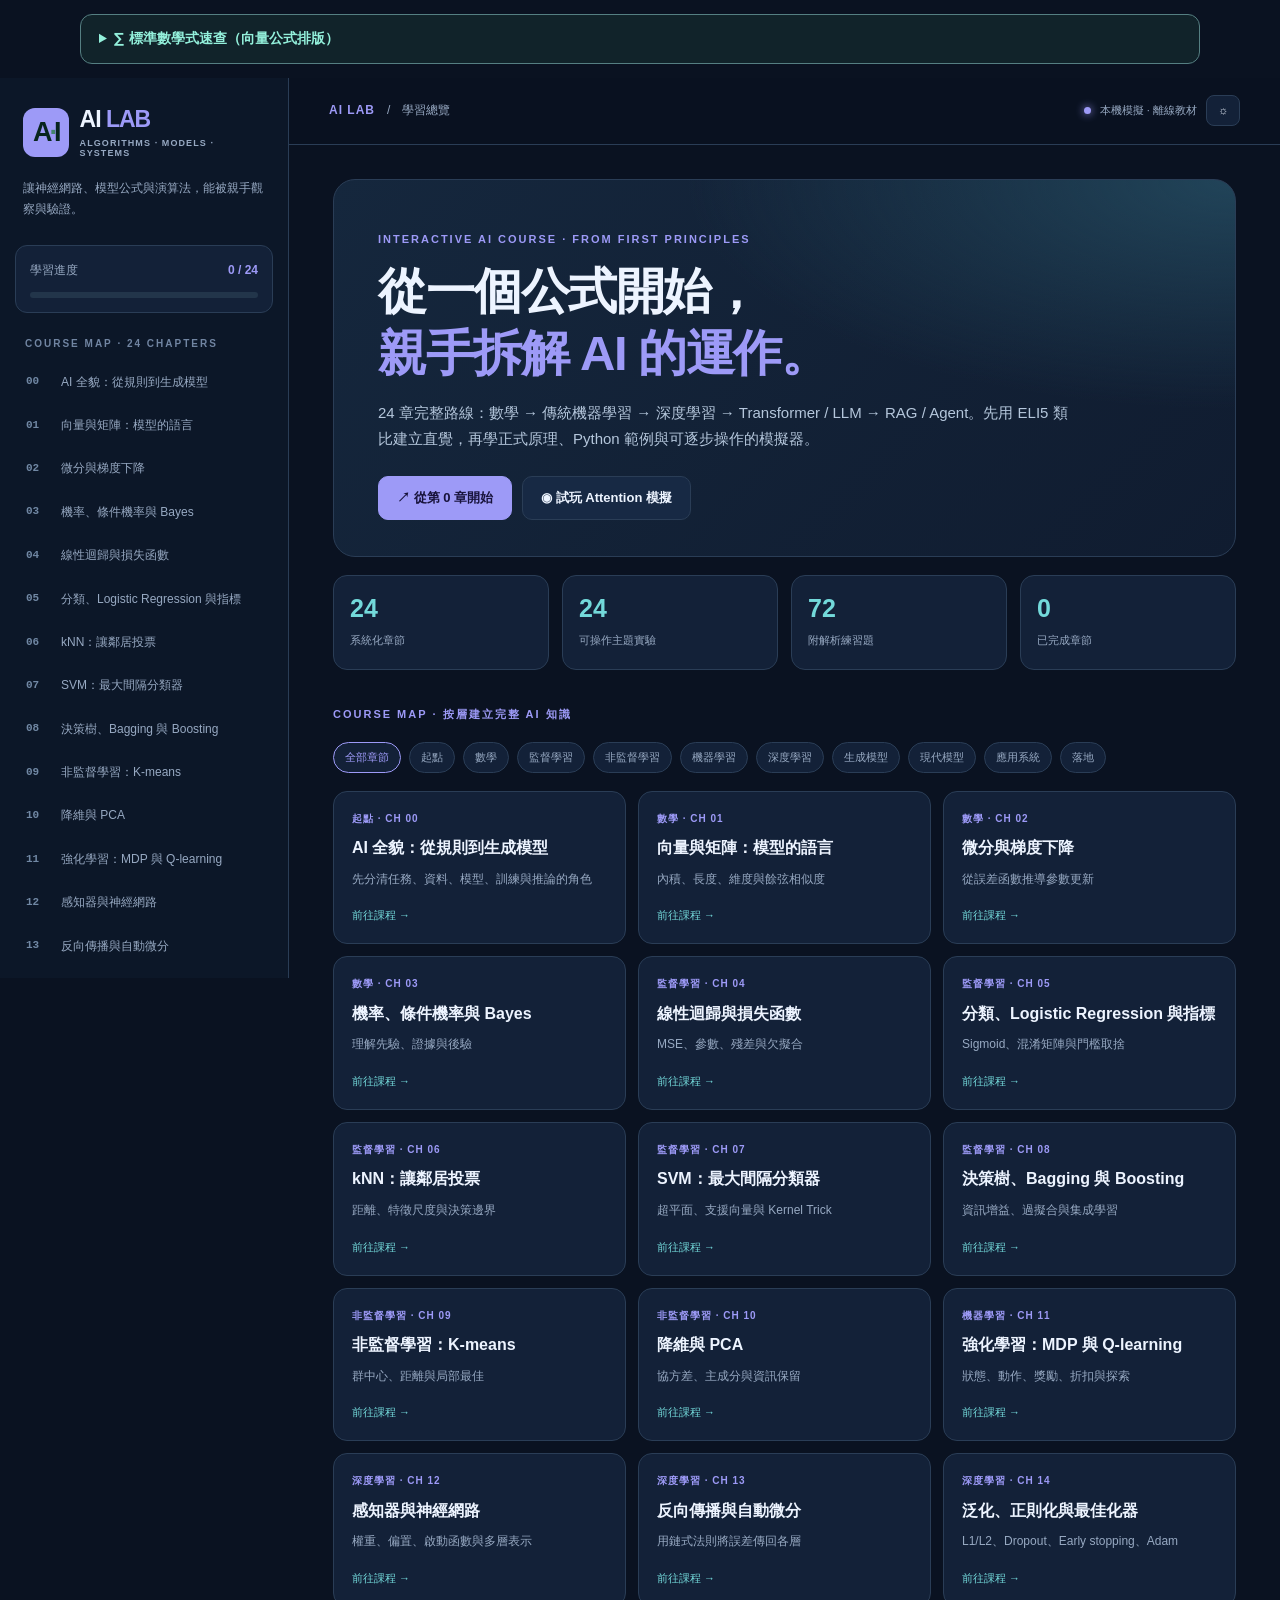
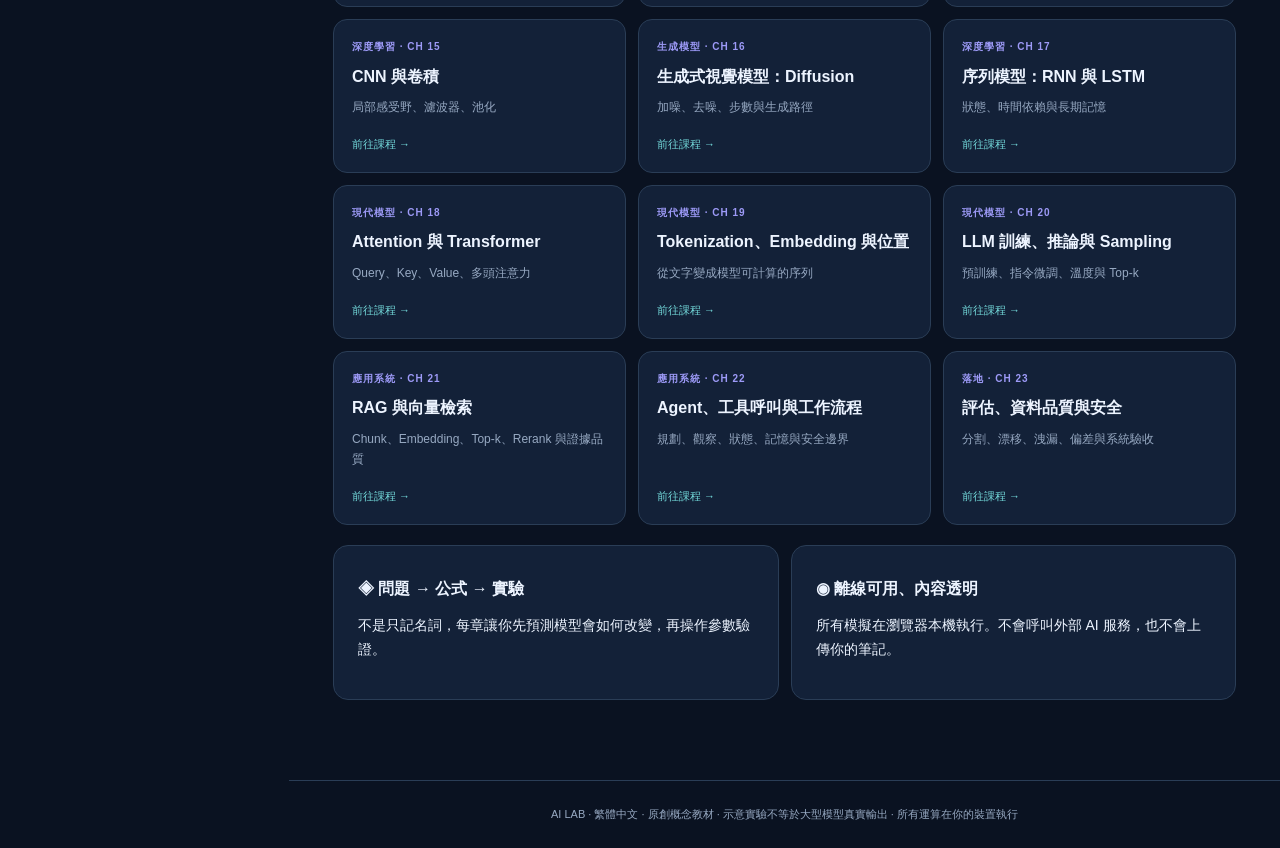
==== commit f790b5f6: "Explain mathematical symbols and fix formula rendering" ====
--- a/ai/index.html
+++ b/ai/index.html
@@ -1,8 +1,9 @@
-<!doctype html><html lang="zh-Hant"><head><meta charset="utf-8"><meta name="viewport" content="width=device-width,initial-scale=1,viewport-fit=cover"><meta name="theme-color" content="#0b1120"><meta name="description" content="AI LAB：24 章人工智慧演算法與模型互動自學教材，數學、機器學習、神經網路、Transformer、LLM、RAG、Agent；72 題測驗，24 種模擬實驗，離線可用。"><title>AI LAB — 從原理學人工智慧模型</title><style>:root{--bg:#0a1221;--side:#0c1728;--panel:#132138;--panel2:#172944;--line:#2a3d56;--text:#edf4ff;--muted:#97a9c2;--mint:#9d9af7;--lime:#73d9da;--blue:#77baff;--red:#ff9aa7;--amber:#ffd282;--code:#0b1729;--shadow:0 20px 45px #0003;color-scheme:dark}*{box-sizing:border-box}html{scroll-behavior:smooth}body{margin:0;font-family:Inter,-apple-system,BlinkMacSystemFont,"Noto Sans TC","PingFang TC","Microsoft JhengHei",sans-serif;background:var(--bg);color:var(--text);line-height:1.73}button,input,select,textarea{font:inherit}button{cursor:pointer}a{color:inherit;text-decoration:none}a:hover{color:var(--mint)}.app{display:flex;min-height:100vh}.sidebar{width:289px;min-width:289px;background:var(--side);border-right:1px solid var(--line);height:100vh;position:sticky;top:0;overflow-y:auto;scrollbar-width:thin;z-index:15;padding:24px 15px;display:flex;flex-direction:column}.brand{display:flex;align-items:center;gap:11px;padding:5px 8px 20px}.brandMark{font-weight:900;letter-spacing:-3px;font-size:27px;background:var(--mint);color:#08251e;border-radius:12px;padding:8px 10px;line-height:1.2}.brandMark span{color:#45856e}.brandTitle{font-size:23px;letter-spacing:-1px;line-height:1.05;font-weight:850}.brandTitle strong{color:var(--mint)}.brandTitle small{display:block;font-size:9px;color:var(--muted);letter-spacing:1.1px;margin-top:8px;font-weight:650}.sideIntro{font-size:12px;color:var(--muted);margin:0 8px 25px}.progressWrap{border:1px solid var(--line);border-radius:12px;padding:14px;margin-bottom:22px;background:var(--panel)}.progressTitle{display:flex;justify-content:space-between;font-size:12px;color:var(--muted);gap:6px}.progressTitle strong{color:var(--mint)}.progressTrack{height:6px;background:#22354a;border-radius:99px;margin-top:12px;overflow:hidden}.progressTrack div{height:100%;width:0;background:linear-gradient(90deg,var(--mint),var(--lime));transition:width .3s}.sideCaption{font-size:10px;letter-spacing:2px;color:#7185a2;padding:0 10px 10px;font-weight:800}.chapterNav{display:flex;flex-direction:column;gap:4px}.navCh{width:100%;display:flex;align-items:center;gap:11px;text-align:left;border:1px solid transparent;background:transparent;color:var(--muted);padding:10px;border-radius:10px;font-size:12px;line-height:1.45}.navCh .num{font-family:ui-monospace,monospace;font-weight:700;font-size:11px;color:#7188a4;min-width:24px}.navCh .name{flex:1}.navCh .done{color:var(--lime)}.navCh:hover{background:var(--panel);color:var(--text)}.navCh.active{background:#29274f;color:var(--mint);border-color:#32616a}.sideFoot{margin-top:auto;padding:28px 7px 3px;display:grid;gap:8px}.sideFoot small{color:var(--muted);font-size:10px}.subtleBtn{background:none;color:var(--muted);border:0;text-align:left;font-size:11px;padding:3px 0}.subtleBtn:hover{color:var(--red)}.workspace{min-width:0;flex:1;display:flex;flex-direction:column}.topbar{height:67px;display:flex;align-items:center;gap:18px;border-bottom:1px solid var(--line);padding:0 40px;position:sticky;top:0;background:color-mix(in srgb,var(--bg) 95%,transparent);backdrop-filter:blur(12px);z-index:10}.crumb{font-size:12px;color:var(--muted);display:flex;gap:12px;align-items:center}.crumb>span:first-child{color:var(--mint);font-weight:850;letter-spacing:1px}.topRight{margin-left:auto;color:var(--muted);font-size:11px;display:flex;align-items:center;gap:9px}.stateDot{background:var(--mint);width:7px;height:7px;display:inline-block;border-radius:50%;box-shadow:0 0 8px var(--mint)}.iconBtn,.menuBtn{border:1px solid var(--line);background:var(--panel);border-radius:8px;color:var(--text);padding:5px 11px}.menuBtn{display:none}main{width:min(1090px,100%);margin:0 auto;padding:34px 44px 80px;flex:1}.hero{border:1px solid var(--line);background:radial-gradient(ellipse at 100% 0%,#214459 0,transparent 43%),linear-gradient(135deg,#15273d,#101c30);border-radius:22px;padding:44px 44px 36px;position:relative;overflow:hidden}.eyebrow{font-size:11px;letter-spacing:2px;color:var(--mint);font-weight:850;text-transform:uppercase}.hero h1,.chapterHead h1{font-size:clamp(31px,4vw,49px);margin:10px 0 16px;line-height:1.25;letter-spacing:-1.5px}.hero p,.chapterHead p{color:#b5c7dc;max-width:700px;font-size:15px}.hero h1 em{color:var(--mint);font-style:normal}.heroActions,.btnrow{display:flex;gap:10px;flex-wrap:wrap;margin-top:24px}.btn{border:1px solid var(--line);border-radius:10px;background:var(--panel2);padding:10px 18px;color:var(--text);font-size:13px;font-weight:750;display:inline-flex;align-items:center;justify-content:center;gap:8px}.btn:hover{border-color:var(--mint)}.btn.primary{background:var(--mint);border-color:var(--mint);color:#18133b}.btn.primary:hover{filter:brightness(1.06)}.btn.mini{padding:7px 11px;font-size:12px}.stats{display:grid;grid-template-columns:repeat(4,1fr);gap:13px;margin:18px 0 35px}.stat{background:var(--panel);border:1px solid var(--line);border-radius:14px;padding:16px}.stat b{font-size:25px;color:var(--lime);display:block;line-height:1.3}.stat span{font-size:11px;color:var(--muted)}.sectionLabel{font-size:11px;color:var(--mint);letter-spacing:2px;font-weight:800;margin:32px 0 16px}.courseGrid{display:grid;grid-template-columns:repeat(3,minmax(0,1fr));gap:12px}.courseCard{border:1px solid var(--line);border-radius:14px;background:var(--panel);padding:18px;transition:transform .15s,border-color .15s;display:flex;flex-direction:column;gap:7px}.courseCard:hover{border-color:var(--mint);transform:translateY(-2px)}.courseCard .level{color:var(--mint);font-size:10px;font-weight:800;letter-spacing:1px}.courseCard h3{font-size:16px;margin:0}.courseCard p{font-size:12px;color:var(--muted);margin:0;flex:1}.courseCard .status{font-size:11px;color:var(--lime);margin-top:10px}.chapterHead{padding:15px 0 18px}.chapterHead h1{font-size:clamp(30px,3.6vw,42px)}.chapterHead p{margin:0}.tabs{display:flex;gap:6px;border-bottom:1px solid var(--line);margin-top:17px;overflow-x:auto;white-space:nowrap}.tab{border:0;background:transparent;color:var(--muted);font-size:12px;font-weight:750;padding:14px 19px;border-bottom:2px solid transparent}.tab.active{color:var(--mint);border-color:var(--mint)}.tab:hover{color:var(--text)}.content{padding-top:22px}.lessonCard,.panel{background:var(--panel);border:1px solid var(--line);border-radius:15px;padding:24px;margin-bottom:15px}.lessonCard h2,.panel h2{font-size:19px;margin:0 0 12px}.lessonCard h3,.panel h3{margin:5px 0 10px;font-size:16px}.lessonCard p,.panel p{font-size:14px;color:var(--text);margin:8px 0 14px}.lessonCard ul{font-size:14px;padding-left:22px}.analogy{background:#232143;border-left:3px solid var(--mint);border-radius:9px;padding:16px 18px;margin-bottom:18px}.analogy .label{color:var(--mint);font-weight:850;font-size:11px;letter-spacing:1.5px}.analogy p{margin:8px 0 0;font-size:14px}.warning{background:#3b3025;border-left:3px solid var(--amber);padding:13px 17px;border-radius:8px;margin:17px 0;color:#f8ddb3;font-size:13px}.stepNumber{font-size:11px;color:var(--mint);font-weight:900;letter-spacing:1px}.codePanel{overflow:hidden;padding:0}.codeHeader{display:flex;align-items:center;justify-content:space-between;padding:11px 18px;background:#1d3149;color:var(--muted);font-size:11px;border-bottom:1px solid var(--line)}.copyBtn{border:1px solid var(--line);color:var(--text);background:transparent;border-radius:6px;padding:5px 11px;font-size:11px}pre{margin:0;overflow-x:auto;background:var(--code);padding:19px 21px;color:#d6eaf7;font-size:12px;line-height:1.7;tab-size:4}code,pre,.number{font-family:ui-monospace,SFMono-Regular,Consolas,monospace}.further{display:flex;flex-wrap:wrap;gap:8px;margin:16px 0}.pill{display:inline-block;background:#20344a;color:#c1dbef;font-size:11px;padding:4px 10px;border:1px solid #38546a;border-radius:99px}.labTools{display:flex;flex-wrap:wrap;align-items:end;gap:10px;margin:14px 0}.field{display:flex;flex-direction:column;gap:5px;color:var(--muted);font-size:11px;min-width:105px}.field input,.field select,textarea{background:var(--code);color:var(--text);border:1px solid #38526b;border-radius:9px;padding:9px 11px;outline:none}.field input:focus,.field select:focus,textarea:focus{border-color:var(--mint)}.field input{width:200px;max-width:100%}.labView{min-height:170px;border-radius:13px;border:1px dashed #38526b;background:#0d1a2d;display:flex;flex-direction:column;justify-content:center;align-items:center;gap:15px;padding:22px 12px;overflow-x:auto}.viz-row{display:flex;gap:9px;align-items:end;justify-content:center;flex-wrap:wrap}.cell{display:flex;align-items:center;justify-content:center;min-width:47px;height:49px;border:1px solid #53718f;background:#1b344e;border-radius:9px;color:#e5f8fc;font-weight:850;position:relative;font-size:17px}.cell small{position:absolute;bottom:-20px;color:var(--muted);font-size:10px;font-weight:500}.cell.active{border-color:var(--mint);background:#246657;color:#d9fff4;box-shadow:0 0 0 2px #9d9af722}.cell.done{border-color:var(--lime);color:var(--lime);background:#263f35}.cell.warn{border-color:var(--amber);background:#59462b;color:#ffdf9d}.cell.blank{opacity:.32}.barWrap{display:flex;align-items:end;gap:7px;height:205px;width:min(100%,550px);justify-content:center}.bar{width:37px;max-width:11%;border-radius:5px 5px 0 0;background:#3a6785;display:flex;justify-content:center;align-items:flex-start;color:#effcff;font-size:11px;padding-top:5px;transition:height .18s,background .18s}.bar.active{background:#55bea9}.bar.done{background:#b1d678;color:#162c27}.frameMsg{background:#173149;border:1px solid #2d5b77;color:#d1eaf9;padding:13px 16px;border-radius:10px;font-size:13px;line-height:1.7;margin:16px 0}.labCounter{font-size:11px;color:var(--muted);margin-left:auto}.secondaryNote{font-size:12px;color:var(--muted)!important}.labCanvasTitle{font-size:11px;color:var(--muted);letter-spacing:1px}.graph{display:flex;flex-wrap:wrap;gap:12px;justify-content:center}.node{width:54px;height:54px;display:flex;justify-content:center;align-items:center;border:2px solid #527694;border-radius:50%;background:#1b344e;font-weight:800;font-size:16px}.node.active{border-color:var(--mint);background:#225a51}.node.done{border-color:var(--lime);background:#324f42;color:var(--lime)}.tinyLabel{font-size:12px;color:var(--muted);text-align:center}.qCard{background:var(--panel);border:1px solid var(--line);border-radius:14px;padding:23px;margin-bottom:14px}.qTitle{font-size:15px;font-weight:750;margin-bottom:13px}.qOption{display:block;width:100%;border:1px solid #35506a;border-radius:9px;background:var(--code);color:var(--text);padding:12px 16px;margin:8px 0;text-align:left;font-size:13px}.qOption:hover:not([disabled]){border-color:var(--mint)}.qOption.correct{background:#1b493b;border-color:#6fd7ae;color:#caffdf}.qOption.wrong{background:#4a2a34;border-color:var(--red);color:#ffc2c9}.qOption[disabled]{cursor:default}.answer{border-radius:9px;padding:11px 15px;font-size:12px;margin-top:12px;background:#1c3543;border:1px solid #345b68}.textInput{width:100%;min-height:210px;resize:vertical;font-size:14px;padding:17px}.notesHelp{font-size:12px;color:var(--muted);margin-bottom:15px}.chapterNavBtns{margin:24px 0;display:flex;justify-content:space-between;gap:10px}.completeBtn{width:100%;margin-top:12px}.calloutGrid{display:grid;grid-template-columns:repeat(2,minmax(0,1fr));gap:12px}.calloutGrid .panel{margin:0}.siteFoot{border-top:1px solid var(--line);font-size:11px;color:var(--muted);text-align:center;padding:24px}.empty{font-size:13px;color:var(--muted);padding:12px}.tableWrap{overflow:auto}table{border-collapse:collapse;width:100%;font-size:12px}th,td{padding:10px;text-align:left;border-bottom:1px solid var(--line)}th{color:var(--mint)}.small{font-size:12px;color:var(--muted)}.graphSvg{max-width:100%;height:auto}.metric{color:var(--lime);font-size:18px;font-weight:800}.divider{border:0;border-top:1px solid var(--line);margin:15px 0}.light{--bg:#f3f7fb;--side:#e8f0f7;--panel:#fff;--panel2:#eaf3f6;--line:#cbd9e8;--text:#20384e;--muted:#526a80;--mint:#5c4dcc;--lime:#177b81;--blue:#27649d;--red:#b13950;--amber:#a56b10;--code:#e9f1f7;--shadow:0 20px 45px #2030401c;color-scheme:light}.light .hero{background:linear-gradient(135deg,#d7ecf0,#eef5fd)}.light .hero p,.light .chapterHead p{color:#476178}.light .analogy{background:#edeaff}.light .warning{background:#fff3d9;color:#815a13}.light .labView{background:#f4f8fd}.light .cell{background:#d9e9f5;color:#25445e}.light .cell.active{background:#b0eadc;color:#08483b}.light .cell.done{background:#dfedcb;color:#356020}.light pre{color:#20384e}.light .codeHeader{background:#deedf6}.light .qOption{background:#f6faff}.light .qOption.correct{background:#e2f6e9;color:#226344}.light .qOption.wrong{background:#ffe4e7;color:#982f40}.light .answer,.light .frameMsg{background:#e9f4fb;color:#325870}.light .navCh.active{background:#d1eee8}.light .bar{background:#6e9fc0}.light .bar.active{background:#7665ec}.light .bar.done{background:#89b366}.light .node{background:#dcebf7}.light .node.active{background:#b0eadc}.light .node.done{background:#dfedcb}.light .brandMark{background:#5c4dcc;color:white}.light .brandMark span{color:#d4d0ff}
+<!DOCTYPE html>
+<html lang="zh-Hant"><head><meta charset="utf-8"/><meta content="width=device-width,initial-scale=1,viewport-fit=cover" name="viewport"/><meta content="#0b1120" name="theme-color"/><meta content="AI LAB：24 章人工智慧演算法與模型互動自學教材，數學、機器學習、神經網路、Transformer、LLM、RAG、Agent；72 題測驗，24 種模擬實驗，離線可用。" name="description"/><title>AI LAB — 從原理學人工智慧模型</title><style>:root{--bg:#0a1221;--side:#0c1728;--panel:#132138;--panel2:#172944;--line:#2a3d56;--text:#edf4ff;--muted:#97a9c2;--mint:#9d9af7;--lime:#73d9da;--blue:#77baff;--red:#ff9aa7;--amber:#ffd282;--code:#0b1729;--shadow:0 20px 45px #0003;color-scheme:dark}*{box-sizing:border-box}html{scroll-behavior:smooth}body{margin:0;font-family:Inter,-apple-system,BlinkMacSystemFont,"Noto Sans TC","PingFang TC","Microsoft JhengHei",sans-serif;background:var(--bg);color:var(--text);line-height:1.73}button,input,select,textarea{font:inherit}button{cursor:pointer}a{color:inherit;text-decoration:none}a:hover{color:var(--mint)}.app{display:flex;min-height:100vh}.sidebar{width:289px;min-width:289px;background:var(--side);border-right:1px solid var(--line);height:100vh;position:sticky;top:0;overflow-y:auto;scrollbar-width:thin;z-index:15;padding:24px 15px;display:flex;flex-direction:column}.brand{display:flex;align-items:center;gap:11px;padding:5px 8px 20px}.brandMark{font-weight:900;letter-spacing:-3px;font-size:27px;background:var(--mint);color:#08251e;border-radius:12px;padding:8px 10px;line-height:1.2}.brandMark span{color:#45856e}.brandTitle{font-size:23px;letter-spacing:-1px;line-height:1.05;font-weight:850}.brandTitle strong{color:var(--mint)}.brandTitle small{display:block;font-size:9px;color:var(--muted);letter-spacing:1.1px;margin-top:8px;font-weight:650}.sideIntro{font-size:12px;color:var(--muted);margin:0 8px 25px}.progressWrap{border:1px solid var(--line);border-radius:12px;padding:14px;margin-bottom:22px;background:var(--panel)}.progressTitle{display:flex;justify-content:space-between;font-size:12px;color:var(--muted);gap:6px}.progressTitle strong{color:var(--mint)}.progressTrack{height:6px;background:#22354a;border-radius:99px;margin-top:12px;overflow:hidden}.progressTrack div{height:100%;width:0;background:linear-gradient(90deg,var(--mint),var(--lime));transition:width .3s}.sideCaption{font-size:10px;letter-spacing:2px;color:#7185a2;padding:0 10px 10px;font-weight:800}.chapterNav{display:flex;flex-direction:column;gap:4px}.navCh{width:100%;display:flex;align-items:center;gap:11px;text-align:left;border:1px solid transparent;background:transparent;color:var(--muted);padding:10px;border-radius:10px;font-size:12px;line-height:1.45}.navCh .num{font-family:ui-monospace,monospace;font-weight:700;font-size:11px;color:#7188a4;min-width:24px}.navCh .name{flex:1}.navCh .done{color:var(--lime)}.navCh:hover{background:var(--panel);color:var(--text)}.navCh.active{background:#29274f;color:var(--mint);border-color:#32616a}.sideFoot{margin-top:auto;padding:28px 7px 3px;display:grid;gap:8px}.sideFoot small{color:var(--muted);font-size:10px}.subtleBtn{background:none;color:var(--muted);border:0;text-align:left;font-size:11px;padding:3px 0}.subtleBtn:hover{color:var(--red)}.workspace{min-width:0;flex:1;display:flex;flex-direction:column}.topbar{height:67px;display:flex;align-items:center;gap:18px;border-bottom:1px solid var(--line);padding:0 40px;position:sticky;top:0;background:color-mix(in srgb,var(--bg) 95%,transparent);backdrop-filter:blur(12px);z-index:10}.crumb{font-size:12px;color:var(--muted);display:flex;gap:12px;align-items:center}.crumb>span:first-child{color:var(--mint);font-weight:850;letter-spacing:1px}.topRight{margin-left:auto;color:var(--muted);font-size:11px;display:flex;align-items:center;gap:9px}.stateDot{background:var(--mint);width:7px;height:7px;display:inline-block;border-radius:50%;box-shadow:0 0 8px var(--mint)}.iconBtn,.menuBtn{border:1px solid var(--line);background:var(--panel);border-radius:8px;color:var(--text);padding:5px 11px}.menuBtn{display:none}main{width:min(1090px,100%);margin:0 auto;padding:34px 44px 80px;flex:1}.hero{border:1px solid var(--line);background:radial-gradient(ellipse at 100% 0%,#214459 0,transparent 43%),linear-gradient(135deg,#15273d,#101c30);border-radius:22px;padding:44px 44px 36px;position:relative;overflow:hidden}.eyebrow{font-size:11px;letter-spacing:2px;color:var(--mint);font-weight:850;text-transform:uppercase}.hero h1,.chapterHead h1{font-size:clamp(31px,4vw,49px);margin:10px 0 16px;line-height:1.25;letter-spacing:-1.5px}.hero p,.chapterHead p{color:#b5c7dc;max-width:700px;font-size:15px}.hero h1 em{color:var(--mint);font-style:normal}.heroActions,.btnrow{display:flex;gap:10px;flex-wrap:wrap;margin-top:24px}.btn{border:1px solid var(--line);border-radius:10px;background:var(--panel2);padding:10px 18px;color:var(--text);font-size:13px;font-weight:750;display:inline-flex;align-items:center;justify-content:center;gap:8px}.btn:hover{border-color:var(--mint)}.btn.primary{background:var(--mint);border-color:var(--mint);color:#18133b}.btn.primary:hover{filter:brightness(1.06)}.btn.mini{padding:7px 11px;font-size:12px}.stats{display:grid;grid-template-columns:repeat(4,1fr);gap:13px;margin:18px 0 35px}.stat{background:var(--panel);border:1px solid var(--line);border-radius:14px;padding:16px}.stat b{font-size:25px;color:var(--lime);display:block;line-height:1.3}.stat span{font-size:11px;color:var(--muted)}.sectionLabel{font-size:11px;color:var(--mint);letter-spacing:2px;font-weight:800;margin:32px 0 16px}.courseGrid{display:grid;grid-template-columns:repeat(3,minmax(0,1fr));gap:12px}.courseCard{border:1px solid var(--line);border-radius:14px;background:var(--panel);padding:18px;transition:transform .15s,border-color .15s;display:flex;flex-direction:column;gap:7px}.courseCard:hover{border-color:var(--mint);transform:translateY(-2px)}.courseCard .level{color:var(--mint);font-size:10px;font-weight:800;letter-spacing:1px}.courseCard h3{font-size:16px;margin:0}.courseCard p{font-size:12px;color:var(--muted);margin:0;flex:1}.courseCard .status{font-size:11px;color:var(--lime);margin-top:10px}.chapterHead{padding:15px 0 18px}.chapterHead h1{font-size:clamp(30px,3.6vw,42px)}.chapterHead p{margin:0}.tabs{display:flex;gap:6px;border-bottom:1px solid var(--line);margin-top:17px;overflow-x:auto;white-space:nowrap}.tab{border:0;background:transparent;color:var(--muted);font-size:12px;font-weight:750;padding:14px 19px;border-bottom:2px solid transparent}.tab.active{color:var(--mint);border-color:var(--mint)}.tab:hover{color:var(--text)}.content{padding-top:22px}.lessonCard,.panel{background:var(--panel);border:1px solid var(--line);border-radius:15px;padding:24px;margin-bottom:15px}.lessonCard h2,.panel h2{font-size:19px;margin:0 0 12px}.lessonCard h3,.panel h3{margin:5px 0 10px;font-size:16px}.lessonCard p,.panel p{font-size:14px;color:var(--text);margin:8px 0 14px}.lessonCard ul{font-size:14px;padding-left:22px}.analogy{background:#232143;border-left:3px solid var(--mint);border-radius:9px;padding:16px 18px;margin-bottom:18px}.analogy .label{color:var(--mint);font-weight:850;font-size:11px;letter-spacing:1.5px}.analogy p{margin:8px 0 0;font-size:14px}.warning{background:#3b3025;border-left:3px solid var(--amber);padding:13px 17px;border-radius:8px;margin:17px 0;color:#f8ddb3;font-size:13px}.stepNumber{font-size:11px;color:var(--mint);font-weight:900;letter-spacing:1px}.codePanel{overflow:hidden;padding:0}.codeHeader{display:flex;align-items:center;justify-content:space-between;padding:11px 18px;background:#1d3149;color:var(--muted);font-size:11px;border-bottom:1px solid var(--line)}.copyBtn{border:1px solid var(--line);color:var(--text);background:transparent;border-radius:6px;padding:5px 11px;font-size:11px}pre{margin:0;overflow-x:auto;background:var(--code);padding:19px 21px;color:#d6eaf7;font-size:12px;line-height:1.7;tab-size:4}code,pre,.number{font-family:ui-monospace,SFMono-Regular,Consolas,monospace}.further{display:flex;flex-wrap:wrap;gap:8px;margin:16px 0}.pill{display:inline-block;background:#20344a;color:#c1dbef;font-size:11px;padding:4px 10px;border:1px solid #38546a;border-radius:99px}.labTools{display:flex;flex-wrap:wrap;align-items:end;gap:10px;margin:14px 0}.field{display:flex;flex-direction:column;gap:5px;color:var(--muted);font-size:11px;min-width:105px}.field input,.field select,textarea{background:var(--code);color:var(--text);border:1px solid #38526b;border-radius:9px;padding:9px 11px;outline:none}.field input:focus,.field select:focus,textarea:focus{border-color:var(--mint)}.field input{width:200px;max-width:100%}.labView{min-height:170px;border-radius:13px;border:1px dashed #38526b;background:#0d1a2d;display:flex;flex-direction:column;justify-content:center;align-items:center;gap:15px;padding:22px 12px;overflow-x:auto}.viz-row{display:flex;gap:9px;align-items:end;justify-content:center;flex-wrap:wrap}.cell{display:flex;align-items:center;justify-content:center;min-width:47px;height:49px;border:1px solid #53718f;background:#1b344e;border-radius:9px;color:#e5f8fc;font-weight:850;position:relative;font-size:17px}.cell small{position:absolute;bottom:-20px;color:var(--muted);font-size:10px;font-weight:500}.cell.active{border-color:var(--mint);background:#246657;color:#d9fff4;box-shadow:0 0 0 2px #9d9af722}.cell.done{border-color:var(--lime);color:var(--lime);background:#263f35}.cell.warn{border-color:var(--amber);background:#59462b;color:#ffdf9d}.cell.blank{opacity:.32}.barWrap{display:flex;align-items:end;gap:7px;height:205px;width:min(100%,550px);justify-content:center}.bar{width:37px;max-width:11%;border-radius:5px 5px 0 0;background:#3a6785;display:flex;justify-content:center;align-items:flex-start;color:#effcff;font-size:11px;padding-top:5px;transition:height .18s,background .18s}.bar.active{background:#55bea9}.bar.done{background:#b1d678;color:#162c27}.frameMsg{background:#173149;border:1px solid #2d5b77;color:#d1eaf9;padding:13px 16px;border-radius:10px;font-size:13px;line-height:1.7;margin:16px 0}.labCounter{font-size:11px;color:var(--muted);margin-left:auto}.secondaryNote{font-size:12px;color:var(--muted)!important}.labCanvasTitle{font-size:11px;color:var(--muted);letter-spacing:1px}.graph{display:flex;flex-wrap:wrap;gap:12px;justify-content:center}.node{width:54px;height:54px;display:flex;justify-content:center;align-items:center;border:2px solid #527694;border-radius:50%;background:#1b344e;font-weight:800;font-size:16px}.node.active{border-color:var(--mint);background:#225a51}.node.done{border-color:var(--lime);background:#324f42;color:var(--lime)}.tinyLabel{font-size:12px;color:var(--muted);text-align:center}.qCard{background:var(--panel);border:1px solid var(--line);border-radius:14px;padding:23px;margin-bottom:14px}.qTitle{font-size:15px;font-weight:750;margin-bottom:13px}.qOption{display:block;width:100%;border:1px solid #35506a;border-radius:9px;background:var(--code);color:var(--text);padding:12px 16px;margin:8px 0;text-align:left;font-size:13px}.qOption:hover:not([disabled]){border-color:var(--mint)}.qOption.correct{background:#1b493b;border-color:#6fd7ae;color:#caffdf}.qOption.wrong{background:#4a2a34;border-color:var(--red);color:#ffc2c9}.qOption[disabled]{cursor:default}.answer{border-radius:9px;padding:11px 15px;font-size:12px;margin-top:12px;background:#1c3543;border:1px solid #345b68}.textInput{width:100%;min-height:210px;resize:vertical;font-size:14px;padding:17px}.notesHelp{font-size:12px;color:var(--muted);margin-bottom:15px}.chapterNavBtns{margin:24px 0;display:flex;justify-content:space-between;gap:10px}.completeBtn{width:100%;margin-top:12px}.calloutGrid{display:grid;grid-template-columns:repeat(2,minmax(0,1fr));gap:12px}.calloutGrid .panel{margin:0}.siteFoot{border-top:1px solid var(--line);font-size:11px;color:var(--muted);text-align:center;padding:24px}.empty{font-size:13px;color:var(--muted);padding:12px}.tableWrap{overflow:auto}table{border-collapse:collapse;width:100%;font-size:12px}th,td{padding:10px;text-align:left;border-bottom:1px solid var(--line)}th{color:var(--mint)}.small{font-size:12px;color:var(--muted)}.graphSvg{max-width:100%;height:auto}.metric{color:var(--lime);font-size:18px;font-weight:800}.divider{border:0;border-top:1px solid var(--line);margin:15px 0}.light{--bg:#f3f7fb;--side:#e8f0f7;--panel:#fff;--panel2:#eaf3f6;--line:#cbd9e8;--text:#20384e;--muted:#526a80;--mint:#5c4dcc;--lime:#177b81;--blue:#27649d;--red:#b13950;--amber:#a56b10;--code:#e9f1f7;--shadow:0 20px 45px #2030401c;color-scheme:light}.light .hero{background:linear-gradient(135deg,#d7ecf0,#eef5fd)}.light .hero p,.light .chapterHead p{color:#476178}.light .analogy{background:#edeaff}.light .warning{background:#fff3d9;color:#815a13}.light .labView{background:#f4f8fd}.light .cell{background:#d9e9f5;color:#25445e}.light .cell.active{background:#b0eadc;color:#08483b}.light .cell.done{background:#dfedcb;color:#356020}.light pre{color:#20384e}.light .codeHeader{background:#deedf6}.light .qOption{background:#f6faff}.light .qOption.correct{background:#e2f6e9;color:#226344}.light .qOption.wrong{background:#ffe4e7;color:#982f40}.light .answer,.light .frameMsg{background:#e9f4fb;color:#325870}.light .navCh.active{background:#d1eee8}.light .bar{background:#6e9fc0}.light .bar.active{background:#7665ec}.light .bar.done{background:#89b366}.light .node{background:#dcebf7}.light .node.active{background:#b0eadc}.light .node.done{background:#dfedcb}.light .brandMark{background:#5c4dcc;color:white}.light .brandMark span{color:#d4d0ff}
 @media(max-width:1160px){.courseGrid{grid-template-columns:repeat(2,minmax(0,1fr))}main{padding:30px}}@media(max-width:850px){.sidebar{position:fixed;top:0;bottom:0;left:0;transform:translateX(-110%);transition:transform .2s;box-shadow:var(--shadow)}.sidebar.open{transform:translateX(0)}.backdrop{display:none;position:fixed;inset:0;background:#0009;z-index:14}.backdrop.show{display:block}.menuBtn{display:inline-block}.topbar{padding:0 17px}.topRight{font-size:0}.topRight .stateDot{display:none}main{padding:20px 16px 55px}.hero{padding:27px 23px}.stats{grid-template-columns:repeat(2,1fr)}.courseGrid{grid-template-columns:repeat(2,minmax(0,1fr))}.lessonCard,.panel{padding:18px}.calloutGrid{grid-template-columns:1fr}}@media(max-width:560px){.courseGrid{grid-template-columns:1fr}.hero h1{font-size:34px}.cell{min-width:36px;height:43px;font-size:14px}.labView{min-height:180px}.labTools{gap:8px}.field{min-width:0}.field input{width:165px}.tab{padding:12px 11px}.chapterHead h1{font-size:30px}.topbar{height:57px}.btn{font-size:12px;padding:9px 13px}.bar{max-width:11%;width:28px}}
 
 .formulaBox{font:600 14px/1.7 ui-monospace,Consolas,monospace;background:var(--code);border:1px solid var(--line);border-radius:10px;padding:16px;margin:12px 0 0;overflow-wrap:anywhere;color:var(--mint)}.labMeta{color:var(--muted);font-size:12px;margin-bottom:12px}.plotSvg{width:min(100%,680px);height:auto;max-height:350px}.plotLegend{display:flex;gap:13px;flex-wrap:wrap;align-items:center;justify-content:center;font-size:11px;color:var(--muted)}.key{display:inline-flex;align-items:center;gap:5px}.dot{width:8px;height:8px;border-radius:50%;display:inline-block}.signal{display:flex;gap:7px;align-items:flex-end;justify-content:center;min-height:180px;max-width:100%}.signal .bar{min-width:25px;width:40px;max-width:20%;}.pipeline{display:flex;flex-wrap:wrap;align-items:center;justify-content:center;gap:7px}.pipeNode{border:1px solid var(--line);background:var(--panel2);border-radius:10px;padding:12px;font-size:12px}.pipeNode.active{border-color:var(--mint);box-shadow:0 0 0 2px #9d9af733}.heatGrid{display:grid;gap:4px;max-width:95%;overflow-x:auto}.heat{font-size:12px;display:flex;justify-content:center;align-items:center;border-radius:5px;min-width:32px;height:34px;font-weight:800}.displayCards{display:flex;flex-wrap:wrap;justify-content:center;gap:8px}.displayCard{border:1px solid var(--line);background:var(--panel2);border-radius:10px;padding:10px 13px;min-width:80px;max-width:100%;font-size:12px;text-align:center;overflow-wrap:anywhere}.displayCard.active{border-color:var(--mint);background:#3a356c}.displayCard.done{border-color:var(--lime)}.light .displayCard.active{background:#e7ddff}.vBarRow{display:flex;align-items:center;gap:8px;width:min(650px,100%);font-size:12px}.vBarRow>span:first-child{min-width:72px;max-width:180px;overflow-wrap:anywhere}.vBar{height:18px;background:var(--mint);border-radius:3px;min-width:2px}.vBarRow>span:last-child{white-space:nowrap}.infoPair{display:grid;grid-template-columns:repeat(2,minmax(0,1fr));gap:8px;width:min(650px,100%)}.infoPair div{padding:11px;border:1px solid var(--line);border-radius:10px;font-size:12px}.infoPair strong{font-size:20px;display:block;color:var(--mint)}.chapterFooter{font-size:12px;color:var(--muted);margin-top:16px}.filterLine{display:flex;flex-wrap:wrap;gap:8px;margin:18px 0}.filterBtn{border:1px solid var(--line);background:var(--panel);color:var(--muted);border-radius:20px;padding:5px 11px;font-size:11px}.filterBtn.selected{color:var(--mint);border-color:var(--mint)}.bar.active{background:#9489eb}.bar.done{background:#63c9c1}.light .bar.active{background:#7064dc}.light .bar.done{background:#54ada7}.labView svg text{font-family:inherit}.noteBook{white-space:pre-wrap}.stats{grid-template-columns:repeat(4,minmax(0,1fr))}@media(max-width:560px){.stats{grid-template-columns:repeat(2,minmax(0,1fr))}.hero h1{font-size:32px}.displayCard{min-width:65px;padding:8px 9px}.vBarRow>span:first-child{min-width:58px;max-width:100px}.pipeNode{padding:8px}.heat{min-width:26px;height:31px;font-size:10px}}
-</style><style>.math-reference{margin:14px auto;padding:12px 18px;max-width:1120px;border:1px solid #557f82;border-radius:12px;background:#11232a;color:#e5f2f3;font:14px/1.7 system-ui,sans-serif}.math-reference summary{cursor:pointer;font-weight:700;color:#93f0db}.math-reference p{font-size:12px}.math-card{padding:8px;margin:8px 0;background:#f0f5f8;border-radius:8px;overflow-x:auto;text-align:center}.math-svg svg{max-width:100%;height:auto}.math-svg svg path{fill:#152b3b}</style></head><body><details class="math-reference"><summary>∑ 標準數學式速查（向量公式排版）</summary><p>下列公式使用數學排版引擎預先輸出為 SVG，保留分數、上下標、求和、矩陣等標準數學符號。程式碼區僅用於實作示例。</p><div class="math-card"><div class="math-svg"><svg style="vertical-align: -0.452ex;" xmlns="http://www.w3.org/2000/svg" width="39.367ex" height="2.149ex" role="img" focusable="false" viewBox="0 -750 17400 950"><g stroke="currentColor" fill="currentColor" stroke-width="0" transform="scale(1,-1)"><g data-mml-node="math"><g data-mml-node="merror" data-mjx-error="Unknown environment 'bmatrix'"><rect data-background="true" width="17400" height="950" y="-200"></rect><g data-mml-node="mtext" style="font-family: serif;"><text data-variant="-explicitFont" transform="scale(1,-1)" font-size="884px">Unknown environment 'bmatrix'</text></g></g></g></g></svg></div></div><div class="math-card"><div class="math-svg"><svg style="vertical-align: -0.566ex;" xmlns="http://www.w3.org/2000/svg" width="20.575ex" height="2.262ex" role="img" focusable="false" viewBox="0 -750 9094.1 1000"><g stroke="currentColor" fill="currentColor" stroke-width="0" transform="scale(1,-1)"><g data-mml-node="math"><g data-mml-node="msub"><g data-mml-node="mi"><path data-c="1D703" d="M35 200Q35 302 74 415T180 610T319 704Q320 704 327 704T339 705Q393 701 423 656Q462 596 462 495Q462 380 417 261T302 66T168 -10H161Q125 -10 99 10T60 63T41 130T35 200ZM383 566Q383 668 330 668Q294 668 260 623T204 521T170 421T157 371Q206 370 254 370L351 371Q352 372 359 404T375 484T383 566ZM113 132Q113 26 166 26Q181 26 198 36T239 74T287 161T335 307L340 324H145Q145 321 136 286T120 208T113 132Z"></path></g><g data-mml-node="TeXAtom" transform="translate(502,-150) scale(0.707)" data-mjx-texclass="ORD"><g data-mml-node="mi"><path data-c="1D461" d="M26 385Q19 392 19 395Q19 399 22 411T27 425Q29 430 36 430T87 431H140L159 511Q162 522 166 540T173 566T179 586T187 603T197 615T211 624T229 626Q247 625 254 615T261 596Q261 589 252 549T232 470L222 433Q222 431 272 431H323Q330 424 330 420Q330 398 317 385H210L174 240Q135 80 135 68Q135 26 162 26Q197 26 230 60T283 144Q285 150 288 151T303 153H307Q322 153 322 145Q322 142 319 133Q314 117 301 95T267 48T216 6T155 -11Q125 -11 98 4T59 56Q57 64 57 83V101L92 241Q127 382 128 383Q128 385 77 385H26Z"></path></g><g data-mml-node="mo" transform="translate(361,0)"><path data-c="2B" d="M56 237T56 250T70 270H369V420L370 570Q380 583 389 583Q402 583 409 568V270H707Q722 262 722 250T707 230H409V-68Q401 -82 391 -82H389H387Q375 -82 369 -68V230H70Q56 237 56 250Z"></path></g><g data-mml-node="mn" transform="translate(1139,0)"><path data-c="31" d="M213 578L200 573Q186 568 160 563T102 556H83V602H102Q149 604 189 617T245 641T273 663Q275 666 285 666Q294 666 302 660V361L303 61Q310 54 315 52T339 48T401 46H427V0H416Q395 3 257 3Q121 3 100 0H88V46H114Q136 46 152 46T177 47T193 50T201 52T207 57T213 61V578Z"></path></g></g></g><g data-mml-node="mo" transform="translate(1988.7,0)"><path data-c="3D" d="M56 347Q56 360 70 367H707Q722 359 722 347Q722 336 708 328L390 327H72Q56 332 56 347ZM56 153Q56 168 72 173H708Q722 163 722 153Q722 140 707 133H70Q56 140 56 153Z"></path></g><g data-mml-node="msub" transform="translate(3044.5,0)"><g data-mml-node="mi"><path data-c="1D703" d="M35 200Q35 302 74 415T180 610T319 704Q320 704 327 704T339 705Q393 701 423 656Q462 596 462 495Q462 380 417 261T302 66T168 -10H161Q125 -10 99 10T60 63T41 130T35 200ZM383 566Q383 668 330 668Q294 668 260 623T204 521T170 421T157 371Q206 370 254 370L351 371Q352 372 359 404T375 484T383 566ZM113 132Q113 26 166 26Q181 26 198 36T239 74T287 161T335 307L340 324H145Q145 321 136 286T120 208T113 132Z"></path></g><g data-mml-node="mi" transform="translate(502,-150) scale(0.707)"><path data-c="1D461" d="M26 385Q19 392 19 395Q19 399 22 411T27 425Q29 430 36 430T87 431H140L159 511Q162 522 166 540T173 566T179 586T187 603T197 615T211 624T229 626Q247 625 254 615T261 596Q261 589 252 549T232 470L222 433Q222 431 272 431H323Q330 424 330 420Q330 398 317 385H210L174 240Q135 80 135 68Q135 26 162 26Q197 26 230 60T283 144Q285 150 288 151T303 153H307Q322 153 322 145Q322 142 319 133Q314 117 301 95T267 48T216 6T155 -11Q125 -11 98 4T59 56Q57 64 57 83V101L92 241Q127 382 128 383Q128 385 77 385H26Z"></path></g></g><g data-mml-node="mo" transform="translate(4074,0)"><path data-c="2212" d="M84 237T84 250T98 270H679Q694 262 694 250T679 230H98Q84 237 84 250Z"></path></g><g data-mml-node="mi" transform="translate(5074.2,0)"><path data-c="1D702" d="M21 287Q22 290 23 295T28 317T38 348T53 381T73 411T99 433T132 442Q156 442 175 435T205 417T221 395T229 376L231 369Q231 367 232 367L243 378Q304 442 382 442Q436 442 469 415T503 336V326Q503 302 439 53Q381 -182 377 -189Q364 -216 332 -216Q319 -216 310 -208T299 -186Q299 -177 358 57L420 307Q423 322 423 345Q423 404 379 404H374Q288 404 229 303L222 291L189 157Q156 26 151 16Q138 -11 108 -11Q95 -11 87 -5T76 7T74 17Q74 30 114 189T154 366Q154 405 128 405Q107 405 92 377T68 316T57 280Q55 278 41 278H27Q21 284 21 287Z"></path></g><g data-mml-node="msub" transform="translate(5571.2,0)"><g data-mml-node="mi"><path data-c="2207" d="M46 676Q46 679 51 683H781Q786 679 786 676Q786 674 617 326T444 -26Q439 -33 416 -33T388 -26Q385 -22 216 326T46 676ZM697 596Q697 597 445 597T193 596Q195 591 319 336T445 80L697 596Z"></path></g><g data-mml-node="TeXAtom" transform="translate(866,-150) scale(0.707)" data-mjx-texclass="ORD"><g data-mml-node="mi"><path data-c="1D703" d="M35 200Q35 302 74 415T180 610T319 704Q320 704 327 704T339 705Q393 701 423 656Q462 596 462 495Q462 380 417 261T302 66T168 -10H161Q125 -10 99 10T60 63T41 130T35 200ZM383 566Q383 668 330 668Q294 668 260 623T204 521T170 421T157 371Q206 370 254 370L351 371Q352 372 359 404T375 484T383 566ZM113 132Q113 26 166 26Q181 26 198 36T239 74T287 161T335 307L340 324H145Q145 321 136 286T120 208T113 132Z"></path></g></g></g><g data-mml-node="TeXAtom" data-mjx-texclass="ORD" transform="translate(6818.8,0)"><g data-mml-node="mi"><path data-c="4C" d="M62 -22T47 -22T32 -11Q32 -1 56 24T83 55Q113 96 138 172T180 320T234 473T323 609Q364 649 419 677T531 705Q559 705 578 696T604 671T615 645T618 623V611Q618 582 615 571T598 548Q581 531 558 520T518 509Q503 509 503 520Q503 523 505 536T507 560Q507 590 494 610T452 630Q423 630 410 617Q367 578 333 492T271 301T233 170Q211 123 204 112L198 103L224 102Q281 102 369 79T509 52H523Q535 64 544 87T579 128Q616 152 641 152Q656 152 656 142Q656 101 588 40T433 -22Q381 -22 289 1T156 28L141 29L131 20Q111 0 87 -11Z"></path></g></g><g data-mml-node="mo" transform="translate(7508.8,0)"><path data-c="28" d="M94 250Q94 319 104 381T127 488T164 576T202 643T244 695T277 729T302 750H315H319Q333 750 333 741Q333 738 316 720T275 667T226 581T184 443T167 250T184 58T225 -81T274 -167T316 -220T333 -241Q333 -250 318 -250H315H302L274 -226Q180 -141 137 -14T94 250Z"></path></g><g data-mml-node="msub" transform="translate(7897.8,0)"><g data-mml-node="mi"><path data-c="1D703" d="M35 200Q35 302 74 415T180 610T319 704Q320 704 327 704T339 705Q393 701 423 656Q462 596 462 495Q462 380 417 261T302 66T168 -10H161Q125 -10 99 10T60 63T41 130T35 200ZM383 566Q383 668 330 668Q294 668 260 623T204 521T170 421T157 371Q206 370 254 370L351 371Q352 372 359 404T375 484T383 566ZM113 132Q113 26 166 26Q181 26 198 36T239 74T287 161T335 307L340 324H145Q145 321 136 286T120 208T113 132Z"></path></g><g data-mml-node="mi" transform="translate(502,-150) scale(0.707)"><path data-c="1D461" d="M26 385Q19 392 19 395Q19 399 22 411T27 425Q29 430 36 430T87 431H140L159 511Q162 522 166 540T173 566T179 586T187 603T197 615T211 624T229 626Q247 625 254 615T261 596Q261 589 252 549T232 470L222 433Q222 431 272 431H323Q330 424 330 420Q330 398 317 385H210L174 240Q135 80 135 68Q135 26 162 26Q197 26 230 60T283 144Q285 150 288 151T303 153H307Q322 153 322 145Q322 142 319 133Q314 117 301 95T267 48T216 6T155 -11Q125 -11 98 4T59 56Q57 64 57 83V101L92 241Q127 382 128 383Q128 385 77 385H26Z"></path></g></g><g data-mml-node="mo" transform="translate(8705.1,0)"><path data-c="29" d="M60 749L64 750Q69 750 74 750H86L114 726Q208 641 251 514T294 250Q294 182 284 119T261 12T224 -76T186 -143T145 -194T113 -227T90 -246Q87 -249 86 -250H74Q66 -250 63 -250T58 -247T55 -238Q56 -237 66 -225Q221 -64 221 250T66 725Q56 737 55 738Q55 746 60 749Z"></path></g></g></g></svg></div></div><div class="math-card"><div class="math-svg"><svg style="vertical-align: -0.452ex;" xmlns="http://www.w3.org/2000/svg" width="54.299ex" height="2.149ex" role="img" focusable="false" viewBox="0 -750 24000 950"><g stroke="currentColor" fill="currentColor" stroke-width="0" transform="scale(1,-1)"><g data-mml-node="math"><g data-mml-node="merror" data-mjx-error="Undefined control sequence \operatorname"><rect data-background="true" width="24000" height="950" y="-200"></rect><g data-mml-node="mtext" style="font-family: serif;"><text data-variant="-explicitFont" transform="scale(1,-1)" font-size="884px">Undefined control sequence \operatorname</text></g></g></g></g></svg></div></div></details><div class="app"><aside class="sidebar" id="sidebar"><a class="brand" href="#/" aria-label="返回首頁"><span class="brandMark">A<span>·</span>I</span><span class="brandTitle">AI <strong>LAB</strong><small>ALGORITHMS · MODELS · SYSTEMS</small></span></a><div class="sideIntro">讓神經網路、模型公式與演算法，能被親手觀察與驗證。</div><div class="progressWrap"><div class="progressTitle"><span>學習進度</span><strong id="progressText">0 / 24</strong></div><div class="progressTrack"><div id="progressBar"></div></div></div><div class="sideCaption">COURSE MAP · 24 CHAPTERS</div><nav class="chapterNav" id="chapterNav" aria-label="課程章節"></nav><div class="sideFoot"><button class="subtleBtn" id="clearBtn">↺ 清除我的學習紀錄</button><small>進度與筆記僅保存在目前的瀏覽器。</small><small><a href="../">← 返回 OS LAB</a>　<a href="../dsa/">DSA LAB ↗</a></small></div></aside><div class="backdrop" id="backdrop"></div><div class="workspace"><header class="topbar"><button id="menuBtn" class="menuBtn" aria-label="開啟章節選單">☰</button><div class="crumb"><span>AI LAB</span><span> / </span><span id="crumbName">學習總覽</span></div><div class="topRight"><span class="stateDot"></span> 本機模擬 · 離線教材 <button class="iconBtn" id="themeBtn" aria-label="切換深淺色" title="切換深淺色">☼</button></div></header><main id="main" tabindex="-1"></main><footer class="siteFoot">AI LAB · 繁體中文 · 原創概念教材 · 示意實驗不等於大型模型真實輸出 · 所有運算在你的裝置執行</footer></div></div><script>const CHAPTERS = [{"title":"AI 全貌：從規則到生成模型","subtitle":"先分清任務、資料、模型、訓練與推論的角色","tag":"起點","analogy":"把 AI 想成學習食譜的廚師：資料是練習菜色，模型是可調整的做法，訓練是修正做法，推論是拿學到的做法處理新訂單。","limit":"廚師有常識，模型未必有；模型可能把資料偏差一併學會，也不保證回答有事實根據。","sections":[["什麼是模型？","模型是一個把輸入 x 映射成預測 y 的可計算函數 fθ(x)。θ 是參數，訓練就是從資料找到適當的 θ。規則式系統則直接由人寫出規則，不一定有訓練階段。"],["學習範式","監督式學習使用帶答案的樣本；非監督式從資料找結構；強化學習透過行動與回饋學策略。深度學習是用多層神經網路學複雜函數，不等於所有 AI。"],["完整生命週期","定義問題 → 蒐集與切分資料 → 建立 baseline → 訓練與調參 → 獨立測試 → 部署推論 → 監測漂移與回饋。訓練集不等於測試集；模型準確不代表產品一定有用。"],["生成式與判別式","判別式模型重在預測類別或數值；生成式模型學習資料分布並生成新內容。LLM 常以預測下一個 token 訓練，再用對話微調或偏好最佳化改善互動。"]],"formula":"模型：ŷ = fθ(x)；訓練：找出讓 Loss(θ) 較小的 θ。","code":"def predict(x, w, b):\n    return w * x + b\n\nprint(predict(3, w=2, b=1))  # 7","lab":"pipeline","q":[["監督式學習需要哪種資料？",["只有輸入","輸入與對應答案","只有獎勵"],1,"監督式訓練需要標記或目標值供損失計算。"],["訓練與推論的差別？",["訓練更新參數；推論使用參數","兩者都必更新參數","推論不需要輸入"],0,"推論一般使用已學參數，不會自動更新權重。"],["哪個比較合理？",["先看測試集再選特徵","用獨立測試集做最終評估","只報訓練準確率"],1,"否則容易因資料洩漏或過度調參而高估效能。"]]},{"title":"向量與矩陣：模型的語言","subtitle":"內積、長度、維度與餘弦相似度","tag":"數學","analogy":"向量就像給每個物品一張數值身分證；模型可比較兩張身分證有多像。","limit":"相似向量不代表語義必然相同；向量的意義依賴訓練目標、尺度與資料分布。","sections":[["向量與維度","向量 x=[x₁,…,xₙ] 表示 n 個特徵。矩陣 W 把多個輸入特徵組合成新的輸出，神經網路中的線性層常使用 Wx+b。"],["內積與幾何","內積 x·y=Σxᵢyᵢ。兩個向量方向越接近，標準化後的內積通常越大；向量長度由 ||x||₂=√Σxᵢ² 計算。"],["相似度陷阱","餘弦相似度量方向而非數值總量；向量若為零向量則沒有餘弦相似度。檢索時需了解 embedding 模型的正規化、語言與距離設定。"],["矩陣維度檢查","若 W 為 m×n、x 為 n×1，則 Wx 為 m×1。維度不吻合無法相乘，這是理解深度模型 tensor shape 的基礎。"]],"formula":"cos(x,y) = (x·y) / (||x||₂||y||₂)，其中 x、y 均非零。","code":"import math\nx, y = [1, 2], [2, 1]\ndot = sum(a*b for a,b in zip(x,y))\nnorm = lambda v: math.sqrt(sum(t*t for t in v))\nprint(dot / (norm(x)*norm(y)))  # 0.8","lab":"vector","q":[["[1,2]·[3,4] 是多少？",["7","11","14"],1,"內積為 1×3 + 2×4 = 11。"],["餘弦相似度主要量測？",["方向夾角","向量分量之和","訓練參數總數"],0,"餘弦是兩向量標準化後的方向關係。"],["W 為 4×3、x 為 3×1，輸出維度是？",["3×1","4×1","4×3"],1,"內部維度 3 相符，輸出 4×1。"]]},{"title":"微分與梯度下降","subtitle":"從誤差函數推導參數更新","tag":"數學","analogy":"閉著眼睛走下山：梯度告訴你當地往哪邊最陡，學習率決定跨多大步。","limit":"梯度下降不是全域最佳保證；高學習率可能震盪，低學習率收斂慢，非凸函數有鞍點。","sections":[["導數是局部變化率","f′(w) 說明 w 增加一點時 f 大約改變多少。多變數時梯度 ∇L 是所有偏導數組成的向量。"],["梯度更新","wₜ₊₁ = wₜ − η∂L/∂w。η 是 learning rate。正梯度往左走；負梯度往右走。"],["損失與最佳化","損失衡量預測與目標差距。對 L(w)=(w−3)²，導數為 2(w−3)；最佳解 w=3。以實驗觀察不同 η 的收斂。"],["批次與雜訊","Batch GD 使用全部樣本算梯度，SGD 使用單樣本，Mini-batch 取折衷。梯度雜訊有時可幫助探索但也會增加波動。"]],"formula":"對 L(w)=(w−3)²：dL/dw=2(w−3)，更新 w ← w − η·2(w−3)。","code":"w, lr = -4.0, 0.2\nfor step in range(8):\n    grad = 2 * (w - 3)\n    w -= lr * grad\n    print(step, round(w, 4))","lab":"gradient","q":[["L=(w−3)² 在 w=5 的梯度？",["2","4","8"],1,"2×(5−3)=4。"],["學習率非常大可能造成？",["保證加速","震盪或發散","停止計算梯度"],1,"一步跨過最佳點太遠會反覆震盪或發散。"],["負梯度代表往哪個方向更新 w？",["增加","減少","不改變"],0,"w−η×負數 等於 w 增加。"]]},{"title":"機率、條件機率與 Bayes","subtitle":"理解先驗、證據與後驗","tag":"數學","analogy":"篩檢陽性就像煙霧警報響起：響了代表有可能著火，但要考慮原本失火的機率以及誤報率。","limit":"Bayes 只更新機率，不會修復錯誤的先驗或不適用的條件獨立假設。","sections":[["條件機率","P(A|B) 表示在已知 B 發生的條件下 A 的機率，通常與 P(B|A) 不同。"],["Bayes 定理","P(A|B)=P(B|A)P(A)/P(B)。P(A) 是 prior、P(B|A) 是 likelihood、P(A|B) 是 posterior。"],["基準率問題","當疾病很少見，即使測試靈敏度高，陽性者仍可能有相當比例是偽陽性。請用互動實驗改變盛行率驗證。"],["機率與不確定性","分類器的信心分數不一定等於真實機率。Calibration 衡量分數與實際事件頻率是否一致。"]],"formula":"P(疾病|陽性)=敏感度×盛行率 / [敏感度×盛行率 + 偽陽率×(1−盛行率)]。","code":"p, sens, spec = 0.01, 0.95, 0.90\ntrue_positive = sens*p\nfalse_positive = (1-spec)*(1-p)\nprint(true_positive/(true_positive+false_positive))","lab":"bayes","q":[["P(A|B) 與 P(B|A)？",["一定相等","通常不同","無法計算"],1,"已知 B 發生與已知 A 發生的條件不同。"],["疾病很罕見時，陽性者確診機率？",["必為 95%","需合併先驗與偽陽性","必為 50%"],1,"不能忽略基準率。"],["Posterior 指的是？",["先驗","更新證據後的機率","梯度"],1,"Posterior 即後驗機率。"]]},{"title":"線性迴歸與損失函數","subtitle":"MSE、參數、殘差與欠擬合","tag":"監督學習","analogy":"在散佈的點群中放一把尺，調整斜率與截距，讓尺盡量貼近資料的趨勢。","limit":"線性迴歸的「線性」是對參數線性；殘差小不代表因果關係，也不保證外插可信。","sections":[["模型與參數","ŷ=wx+b；w 決定斜率、b 決定截距。模型可延伸到多個特徵 ŷ=w·x+b。"],["MSE 的意義","MSE = (1/n)Σ(ŷ−y)²。平方讓大誤差被重罰，對極端值敏感。MAE 改用誤差絕對值，較不受極端值影響。"],["欠擬合與殘差","若資料明顯彎曲，直線可能無法描述；此時增加數據量不一定解決，需考慮特徵轉換或不同模型。"],["資料切分","使用 training 找參數、validation 選模型、test 報告最終泛化能力。絕對不要把測試資料拿回來當訓練訊號。"]],"formula":"MSE(w,b) = (1/n) Σᵢ (wxᵢ+b−yᵢ)²。","code":"points = [(0, 1), (1, 3), (2, 5)]\nw, b = 2, 1\nmse = sum((w*x+b-y)**2 for x,y in points)/len(points)\nprint(mse)  # 0","lab":"regression","q":[["ŷ=2x+1，x=4 時預測？",["7","9","11"],1,"2×4+1=9。"],["MSE 對大的離群誤差？",["特別敏感","完全不敏感","一律忽略"],0,"因為誤差被平方。"],["測試集最主要用途？",["調參","最終評估泛化","計算每次梯度"],1,"測試集應盡量保持獨立。"]]},{"title":"分類、Logistic Regression 與指標","subtitle":"Sigmoid、混淆矩陣與門檻取捨","tag":"監督學習","analogy":"信用風險模型就像門口的辨識員：先給出風險分數，再用門檻決定要不要攔下來。","limit":"分類閾值並非模型本身的真理；Accuracy 很高也可能漏掉稀少但重要的正例。","sections":[["由分數到機率","Logistic Regression 先算 z=w·x+b，再用 sigmoid(z)=1/(1+e^(−z)) 將分數映到 0–1。"],["分類門檻","決策是 p≥τ 判為正例。降低 τ 通常增加召回率，也可能增加偽陽性；必須依任務成本調整。"],["混淆矩陣","TP：正例判正；FP：負例判正；FN：正例判負；TN：負例判負。Precision=TP/(TP+FP)，Recall=TP/(TP+FN)。"],["校準與評估","Accuracy、F1、ROC-AUC、PR-AUC 衡量不同面向。極不平衡資料要關注基準率、PR 曲線與實際決策成本。"]],"formula":"Precision=TP/(TP+FP)；Recall=TP/(TP+FN)；F1=2PR/(P+R)。","code":"import math\nsigmoid=lambda z: 1/(1+math.exp(-z))\nfor x in [-2, 0, 2]:\n    p=sigmoid(x)\n    print(x, round(p,3), 'positive' if p>=.5 else 'negative')","lab":"classification","q":[["FN 是什麼？",["負例判正","正例判負","正例判正"],1,"False Negative：實際為正、預測為負。"],["下降分類門檻通常會？",["提高召回","降低召回","完全不變"],0,"更多樣本被判正，有助降低 FN，但可能提高 FP。"],["高度不平衡資料只看 Accuracy？",["足夠","不夠","等於 Recall"],1,"大量預測多數類也能有很高 Accuracy。"]]},{"title":"kNN：讓鄰居投票","subtitle":"距離、特徵尺度與決策邊界","tag":"監督學習","analogy":"搬到新社區，想知道附近房子價格：看最接近的幾間房，比較它們的結果。","limit":"近不代表同類。距離對特徵尺度很敏感；kNN 預測時要保存資料並做距離搜尋。","sections":[["k 與決策邊界","kNN 對新點找出 k 個最近的訓練樣本，分類時多數決、迴歸時平均。k 小易對噪音敏感；k 大易過度平滑。"],["尺度問題","若收入以百萬計、年齡以十位數計，未正規化時收入可能主宰歐氏距離。"],["距離與複雜度","歐氏距離 √Σ(xᵢ−yᵢ)²。暴力 kNN 每次查詢大致需檢查 n 個樣本，維度 d 時 O(nd)。"],["高維度困境","維度很高時距離差異可能變小，鄰居概念變得不穩定。可搭配特徵選擇、PCA 或近似最近鄰。"]],"formula":"d(x,y) = √Σ(xᵢ−yᵢ)²；預測 = 最近 k 個鄰居的多數類別。","code":"points=[(0,0,'A'), (1,1,'A'), (4,4,'B')]\nquery=(1.2,0.8)\nranked=sorted(points,key=lambda p:(p[0]-query[0])**2+(p[1]-query[1])**2)\nprint(ranked[0][2])","lab":"knn","q":[["k=1 的主要風險？",["噪音敏感","必然速度最快訓練","不需距離"],0,"最近單點可能是雜訊或異常值。"],["特徵量綱差異很大時？",["先標準化","忽略即可","調大 k 就好"],0,"距離計算可能被大數值尺度主導。"],["kNN 常被稱為？",["Lazy learner","Generative adversarial","Decision tree"],0,"kNN 大多將資料保留到預測時計算鄰居。"]]},{"title":"SVM：最大間隔分類器","subtitle":"超平面、支援向量與 Kernel Trick","tag":"監督學習","analogy":"在兩群點之間畫一道分界線，盡量讓線到最近的兩側樣本都留有安全距離。","limit":"最大間隔不代表永遠更準確；線性 SVM 無法直接解決非線性分布，Kernel 和 C 都需要依資料調整。","sections":[["分隔超平面","二元線性分類器用 f(x)=w·x+b 的正負決定類別。幾何距離與 |w·x+b|/||w|| 有關。"],["Margin 與支援向量","硬間隔 SVM 在可線性分離時最大化最近點的幾何間隔；距離邊界最近的樣本叫支援向量。"],["軟間隔 C","允許 slack 變數容忍違反間隔的樣本。C 大代表錯誤懲罰較重；C 小偏好更寬鬆的邊界，但不保證比較好。"],["Kernel trick","多項式與 RBF kernel 讓分類器在隱含特徵空間建立非線性分界，代價是推論成本與參數調整難度。"]],"formula":"線性邊界：w·x + b = 0；點到邊界距離 = |w·x+b| / ||w||。","code":"import math\nw=[1.0,-1.0]; b=0.0\npoints=[(3,1),(1,3),(2,2)]\nfor x in points:\n    signed=(sum(a*t for a,t in zip(w,x))+b)/math.sqrt(2)\n    print(x, round(signed,3))","lab":"svm","q":[["支援向量通常位於？",["距離邊界最近的關鍵樣本","資料集中最大的數","隨機抽的測試集"],0,"它們影響分隔邊界與間隔。"],["軟間隔 SVM 的 C 越大？",["誤差懲罰通常越高","必保證測試集更準","一定讓模型更簡單"],0,"C 控制違反間隔的懲罰強度。"],["Kernel trick 主要用來？",["隱式實現非線性特徵映射","降低每筆資料到一維","把線性模型轉換成決策樹"],0,"Kernel 可計算內積而不顯式建構高維向量。"]]},{"title":"決策樹、Bagging 與 Boosting","subtitle":"資訊增益、過擬合與集成學習","tag":"監督學習","analogy":"決策樹像玩二十個問題：每次問一個能縮小不確定性的問題，最後抵達葉節點。","limit":"樹很容易記住訓練集；集成方法能改善泛化，但也有模型大小與解釋成本。","sections":[["分割的目標","決策樹找特徵閾值切分資料，期望子節點更純。可用 Gini impurity 或 entropy 衡量分類混雜程度。"],["過擬合","無限制生長的樹可把訓練樣本分得很細，但可能對新資料失效。可限制深度、葉節點最小樣本數等。"],["Random Forest","Bagging 在不同 bootstrap 樣本上訓練多棵樹，再投票或平均；特徵隨機性降低樹間相關。"],["Gradient Boosting","逐步新增弱學習器修正現有模型的誤差方向。與 Bagging 的平行建樹思路不同，通常對超參數更敏感。"]],"formula":"Gini(p) = 1 − Σₖ pₖ²；純節點的 Gini = 0。","code":"def gini(labels):\n    counts = {x: labels.count(x) for x in set(labels)}\n    n = len(labels)\n    return 1 - sum((c/n)**2 for c in counts.values())\nprint(gini(['A','A','B','B']))  # 0.5","lab":"tree","q":[["Gini=0 的節點表示？",["各類平均","樣本同一類","模型必定過擬合"],1,"純節點沒有類別混雜。"],["Random Forest 主要屬於？",["Bagging","Boosting","Clustering"],0,"對多棵有隨機性的樹做集成。"],["限制最大樹深通常是為了？",["控制模型複雜度","提高參數量","將訓練集加倍"],0,"限制深度能減少過度擬合。"]]},{"title":"非監督學習：K-means","subtitle":"群中心、距離與局部最佳","tag":"非監督學習","analogy":"把散落桌上的彩色積木分堆：先決定幾個代表點，再反覆把積木分給最近的代表點。","limit":"K-means 的群不一定代表真實類別；受初始中心、特徵尺度、離群點與 k 影響，偏好球狀群。","sections":[["K-means 的兩步","Assignment：每個樣本歸到最近的中心；Update：把中心移到同群樣本的平均位置。重複到收斂或達上限。"],["目標函數","最小化同群樣本到各自群中心的平方距離總和 WCSS。不同初始化可能落在不同局部極小值。"],["選 k 的方法","Elbow、Silhouette 與下游用途可輔助，但不存在永遠正確的 k。必須先判斷資料是否適合分群。"],["實務注意","先處理離群值、尺度與缺失；非球形或密度不同的群可能改用 DBSCAN、階層式分群等。"]],"formula":"WCSS = Σᵢ ||xᵢ − μ_{cluster(i)}||²。","code":"points=[1,2,3,8,9,10]\ncenters=[2.0,9.0]\nfor _ in range(3):\n    groups=[[x for x in points if abs(x-c)<=abs(x-centers[1-j])] for j,c in enumerate(centers)]\n    centers=[sum(g)/len(g) if g else centers[j] for j,g in enumerate(groups)]\nprint(centers)","lab":"kmeans","q":[["K-means 更新中心的位置？",["中位數","該群平均值","最大值"],1,"標準 K-means 使用均值做群中心。"],["WCSS 通常在每次有效迭代時？",["不增加","一定增加","變成負數"],0,"兩步都不會增加標準平方距離目標。"],["不同初始化可能？",["不同分群結果","永遠同一解","不影響收斂"],0,"可能得到不同局部最小值。"]]},{"title":"降維與 PCA","subtitle":"協方差、主成分與資訊保留","tag":"非監督學習","analogy":"把 3D 雕塑拍成 2D 照片：挑一個最能保留形狀差異的方向來投影。","limit":"保留最大變異不代表保留最大預測資訊；PCA 是線性方法，也不會自動理解語義。","sections":[["從中心化開始","對每個特徵扣掉訓練集平均，觀察各方向的散佈。未中心化時主方向可能受整體位置影響。"],["主成分","第一主成分是讓投影變異最大的單位方向；後續主成分與前面方向正交。"],["特徵值與保留率","可用協方差矩陣的 eigenvector 找方向，對應 eigenvalue 表示該方向變異。解釋變異比率為特徵值除以總和。"],["資料洩漏","資料標準化與 PCA 的參數必須只在 training fit，然後再 transform validation/test。"]],"formula":"投影 z = uᵀ(x−μ)；u 為單位主成分方向。","code":"points=[(1,1),(2,2),(3,3)]\nmean=[sum(p[d] for p in points)/len(points) for d in [0,1]]\nprint('center:', mean)\nprint('projection:', [((p[0]-mean[0])+(p[1]-mean[1]))/2**0.5 for p in points])","lab":"pca","q":[["第一主成分最大化？",["投影變異","標籤準確率","輸出 token"],0,"PCA 是無監督的變異最大化。"],["PCA 在所有資料先 fit 再切分？",["合理","容易資料洩漏","跟標準化無關"],1,"驗證與測試資訊不該進入 fit。"],["主成分之間（標準 PCA）？",["正交","必相等","相同方向"],0,"標準 PCA 的主方向互相正交。"]]},{"title":"強化學習：MDP 與 Q-learning","subtitle":"狀態、動作、獎勵、折扣與探索","tag":"機器學習","analogy":"玩迷宮遊戲時，每走一步都會收到回饋；經過多次嘗試，逐漸學會從不同格子做哪個動作最好。","limit":"獎勵定義不佳會讓 Agent 學到鑽漏洞的行為；Q-learning 小表格示意不等於深度 RL 或偏好對齊。","sections":[["Markov 決策過程","MDP 包含狀態 S、動作 A、轉移 P、獎勵 R、折扣 γ。Markov 性質指下一步分布在已知目前狀態與動作後不再額外依賴更早歷史。"],["Return 與策略","策略 π(a|s) 決定如何選動作；Return 是未來獎勵的折扣總和。γ 控制對未來獎勵的重視。"],["Q-learning 更新","Q(s,a) ← Q(s,a) + α[r+γ maxₐ′Q(s′,a′) − Q(s,a)]。這是 model-free、off-policy TD learning 的經典形式。"],["探索與利用","ε-greedy 以少部分機率探索隨機動作，其餘選當前 Q 值最大動作。探索不足可能陷入錯誤策略。"]],"formula":"Q(s,a) ← Q(s,a)+α[r+γ maxₐ′Q(s′,a′)−Q(s,a)]。","code":"q = 0.0\nalpha, gamma = 0.5, 0.9\nrewards=[0,0,1,1]\nnext_best=1.0\nfor r in rewards:\n    target=r+gamma*next_best\n    q += alpha*(target-q)\n    print(round(q,3))","lab":"qlearn","q":[["Q-learning 的 TD target 為？",["r+γmax Q(s′,a′)","只有 r²","softmax(logits)"],0,"更新結合即時獎勵與下一狀態最佳動作價值。"],["γ 接近 0 時通常？",["更重視即時獎勵","更重視非常遠的未來","等於沒有狀態"],0,"較小折扣使遠期獎勵權重降低。"],["ε-greedy 的探索動作？",["有機率選隨機動作","永遠選最優","永不更新 Q"],0,"探索與利用需要平衡。"]]},{"title":"感知器與神經網路","subtitle":"權重、偏置、啟動函數與多層表示","tag":"深度學習","analogy":"把簡單感測器串起來：第一層找基礎訊號，後面幾層將訊號組合成更抽象的模式。","limit":"神經元只是數學運算單元，不等同生物神經元；深層不代表一定準確，模型容量需要資料與正則化。","sections":[["一個人工神經元","輸入 x 經加權求和 z=w·x+b，再經 activation 函數 a=φ(z)，把線性組合轉成可表達非線性的輸出。"],["為什麼要有非線性","若每層都是線性映射，多層線性模型仍可合併成單層線性映射，難以學 XOR 等非線性關係。"],["常見啟動函數","ReLU=max(0,z)，Sigmoid 把值壓到 0–1，Tanh 到 −1–1。選擇取決於層型、輸出範圍與梯度特性。"],["MLP 與 XOR","有隱藏層的神經網路可組合多個線性邊界，處理 XOR。實作時看清每層形狀、參數量與輸出維度。"]],"formula":"第 ℓ 層：a⁽ˡ⁾ = φ(W⁽ˡ⁾a⁽ˡ⁻¹⁾ + b⁽ˡ⁾)。","code":"relu=lambda z: max(0.0,z)\nx=[1.0,-2.0]\nw=[0.5,0.2]\nb=0.1\nz=sum(a*b for a,b in zip(x,w))+b\nprint('z=',z,'activation=',relu(z))","lab":"neuron","q":[["所有層都沒有非線性會？",["等價於單一線性轉換","更能學 XOR","自動生成注意力"],0,"線性函數的組合依然線性。"],["ReLU(−3) 是？",["−3","0","3"],1,"ReLU 把負值截成 0。"],["Bias 的作用？",["平移決策函數","決定訓練資料大小","取代梯度"],0,"偏置允許模型不必經原點。"]]},{"title":"反向傳播與自動微分","subtitle":"用鏈式法則將誤差傳回各層","tag":"深度學習","analogy":"工廠產品出錯，反向追查每個工序貢獻了多少誤差，再分別調整機台。","limit":"反向傳播不是模型「倒著預測」；它計算梯度。自動微分也不等於符號微分或有限差分。","sections":[["計算圖","前向傳播把中間值存成計算圖，反向傳播從 Loss 出發，沿圖套用鏈式法則求參數偏導。"],["鏈式法則","若 L=(wx−y)²，則 dL/dw = 2(wx−y)×x；每個局部導數相乘傳遞。"],["梯度消失與爆炸","深網反覆相乘可能讓梯度很小或很大。ReLU、殘差連接、正規化、初始化與梯度裁剪可緩解特定問題。"],["Autograd 的角色","PyTorch 類框架會追蹤可微運算建計算圖；backward() 計算梯度，但 optimizer.step() 才更新參數。"]],"formula":"若 u=wx、L=(u−y)²，則 ∂L/∂w=2(u−y)x。","code":"x,y,w = 2.0,7.0,1.0\nu=w*x\nloss=(u-y)**2\ngrad=2*(u-y)*x\nprint('loss=',loss,'dL/dw=',grad)","lab":"backprop","q":[["反向傳播的主要產物？",["梯度","測試標籤","新資料"],0,"它有效率計算可微參數的導數。"],["d(wx)/dw 為？",["w","x","0"],1,"x 對 w 視為常數。"],["PyTorch 的 backward() 通常會？",["更新參數","計算梯度","切換成 eval mode"],1,"optimizer.step() 才執行權重更新。"]]},{"title":"泛化、正則化與最佳化器","subtitle":"L1/L2、Dropout、Early stopping、Adam","tag":"深度學習","analogy":"考試準備不能只背練習題答案；你要能解新題。正則化像限制過度複雜的解題技巧。","limit":"驗證集也可能被反覆調整到過擬合；正則化並非越強越好，Dropout 推論時一般需關閉。","sections":[["Bias–Variance","模型太簡單可能欠擬合，太複雜可能高方差。不同資料量、噪音及任務會改變最佳複雜度。"],["L1 與 L2","L1 懲罰權重絕對值和，可能產生稀疏權重；L2 懲罰平方和，傾向平滑縮小權重。"],["Dropout 與 Early stopping","Dropout 訓練時隨機遮蔽部分單元；Early stopping 依驗證指標停止訓練。兩者目標是提升泛化而不是讓訓練損失最小。"],["Adam、SGD 與資料切分","Adam 使用梯度動量與二階矩估計；SGD+momentum 更簡潔。要控制 seed、學習率與 leakage，並監控 train/validation gap。"]],"formula":"L_total = L_data + λ Σⱼ wⱼ²（L2 示意，常數因定義而異）。","code":"weights=[2.0,-3.0,0.5]\nlambda_=0.1\nl2_penalty=lambda_*sum(w*w for w in weights)\nprint('L2 penalty:',l2_penalty)","lab":"regularization","q":[["L2 的主要作用？",["懲罰過大權重","提高資料維度","刪掉測試集"],0,"它偏好較小參數幅度。"],["Early stopping 多依據？",["驗證集指標","測試集答案","模型參數總和"],0,"避免訓練太久而惡化泛化。"],["Dropout 在一般推論時？",["通常關閉","必須保持相同遮蔽","改用反向傳播"],0,"標準推論使用訓練框架設定的 eval mode。"]]},{"title":"CNN 與卷積","subtitle":"局部感受野、濾波器、池化","tag":"深度學習","analogy":"用一個小印章在照片上滑動：每個位置都測試同樣的形狀是不是出現了。","limit":"卷積輸出不是天然具有平移不變性；步幅、padding、池化與架構會影響位置敏感性。","sections":[["卷積運算","用小型 kernel 在圖片上滑動，計算局部點積。深度學習實務上的「卷積」常是互相關而非數學上反轉核的卷積。"],["參數共享","同一組 kernel 權重套用到所有位置，較全連接層省參數，且具有平移等變的性質（在適當邊界條件下）。"],["Stride 與 Padding","Stride 決定每次滑動幾格，Padding 決定邊界補齊；二者影響輸出 feature map 的尺寸。"],["Pooling","Max pooling 在區域取最大值，可減少空間解析度；代價可能是失去細節。現代架構也常用 strided convolution。"]],"formula":"輸出尺寸 = floor((N + 2P − K)/S) + 1（單維、無 dilation 示意）。","code":"img=[1,2,3,4,5]\nkernel=[1,-1]\nresult=[sum(img[i+j]*kernel[j] for j in range(2))\n        for i in range(len(img)-1)]\nprint(result)  # [-1,-1,-1,-1]","lab":"cnn","q":[["3×3 卷積核主要看？",["局部 3×3 區域","整張圖每一點","只有角落"],0,"局部感受野用共享權重掃過影像。"],["Stride 變大通常會？",["縮小輸出尺寸","增加輸出尺寸","不影響輸出"],0,"滑動位置變少。"],["深度學習框架常稱 Conv2d 的內積本質？",["互相關（常不反轉核）","矩陣反矩陣","二分搜尋"],0,"多數框架實作是 cross-correlation。"]]},{"title":"生成式視覺模型：Diffusion","subtitle":"加噪、去噪、步數與生成路徑","tag":"生成模型","analogy":"先把一張圖逐漸撒上雪花雜訊，訓練模型學會如何一步步把雜訊往有意義的圖像方向修正。","limit":"真正的擴散模型學習條件分布與噪聲估計；本實驗是固定訊號的加噪／去噪數值示範，並未訓練或執行圖像生成模型。","sections":[["正向加噪","Diffusion 的 forward process 逐步把資料變得更像已知雜訊分布。DDPM 常使用高斯雜訊與固定 variance schedule。"],["反向去噪","模型學習根據有噪聲的 xₜ 與時間 t 預測噪聲或其他等價參數化，逐步還原到資料分布附近。"],["條件生成","Text-to-image 常使用文字嵌入作條件，引導去噪過程。Classifier-free guidance 可調整文字條件強度與多樣性取捨。"],["Sampling 效率","不同 scheduler、步數、模型容量與蒸餾方法會影響延遲、細節與多樣性；少步數不一定品質足夠。"]],"formula":"xₜ = √(ᾱₜ)x₀ + √(1−ᾱₜ)ε（DDPM forward 邊際分布示意）。","code":"import math\nx0=[0,1,0,1,0]\neps=[1,-1,0.5,-0.5,1]\nalpha_bar=0.64\nxt=[math.sqrt(alpha_bar)*x+math.sqrt(1-alpha_bar)*e\n    for x,e in zip(x0,eps)]\nprint([round(x,3) for x in xt])","lab":"diffusion","q":[["擴散模型正向過程通常？",["逐步加入雜訊","直接做二分搜尋","計算 Gini"],0,"逐步加噪直到接近已知噪聲分布。"],["去噪網路學習？",["預測噪聲或相關參數","刪除訓練集","只調整 Tokenizer"],0,"透過噪聲估計等方式學習反向過程。"],["此站的加噪／去噪模擬是否是真實圖像模型？",["不是，是數值教學示意","是已訓練的生成模型","是文字到圖像 API"],0,"本教材不下載權重，也不呼叫模型服務。"]]},{"title":"序列模型：RNN 與 LSTM","subtitle":"狀態、時間依賴與長期記憶","tag":"深度學習","analogy":"讀故事時帶著一張便利貼：每看到一個新字，就更新便利貼上的摘要，供下一步參考。","limit":"隱藏狀態不是可靠、無損的長期記憶；RNN 並行能力與長距依賴有先天限制。","sections":[["RNN 更新","hₜ = φ(Wₓxₜ + Wₕhₜ₋₁+b)。相同參數跨時間共享，每步的隱藏狀態受過去影響。"],["BPTT","時間展開後，反向傳播需穿過很多時間步，可能梯度消失或爆炸。截斷 BPTT 限制反傳長度。"],["LSTM / GRU","門控機制決定保留、寫入與輸出的訊息，使長期依賴較易學習；但不代表無限制記憶。"],["為何 Transformer 受到重視","Self-attention 讓位置能直接關聯其他位置，避免標準 RNN 的完全順序依賴，適合平行訓練。"]],"formula":"hₜ = tanh(Wₓxₜ + Wₕhₜ₋₁ + b)。","code":"import math\nh=0.0\nfor token in [1.0,0.5,-0.5,0.8]:\n    h=math.tanh(0.8*token+0.6*h)\n    print(round(h,3))","lab":"rnn","q":[["RNN 的 hₜ 主要依賴？",["xₜ 與 hₜ₋₁","只有最後輸出","資料筆數"],0,"當前輸入和上一個隱狀態決定新狀態。"],["LSTM 的門控作用？",["控制資訊流","加大像素尺寸","取代所有損失函數"],0,"門控制哪些資訊寫入、遺忘和讀出。"],["長序列 RNN 常見挑戰？",["梯度消失與順序瓶頸","不需梯度","沒有參數"],0,"時間展開容易導致難以學長距依賴。"]]},{"title":"Attention 與 Transformer","subtitle":"Query、Key、Value、多頭注意力","tag":"現代模型","analogy":"讀句子中的「它」時，先看整句裡哪些詞最相關，再加權收集資訊，而不是只盯前一個字。","limit":"注意力權重不等於模型可解釋性的充分證據；多頭注意力也不保證每個頭都有可讀語義。","sections":[["Q、K、V 的角色","Query 表示目前位置「要找什麼」，Key 表示每個位置「能匹配什麼」，Value 是被加權彙整的內容。"],["縮放點積注意力","Scores=QKᵀ/√dₖ，逐列 softmax 取得權重，再乘 V 得輸出。縮放避免內積在高維度時過大使 softmax 飽和。"],["Causal mask","自回歸 LLM 不能偷看未來 token，訓練與推論需用 mask 遮掉不允許的位置。"],["Transformer 區塊","常見組合：Multi-head attention、residual connection、normalization、feed-forward network。Encoder 與 decoder 的注意力遮罩和用途不同。"]],"formula":"Attention(Q,K,V) = softmax(QKᵀ/√dₖ)V。","code":"import math\nscores=[1.0,2.0,0.5]\nexp=[math.exp(s-max(scores)) for s in scores]\nweights=[e/sum(exp) for e in exp]\nvalues=[10,20,0]\nprint('attention output=',sum(w*v for w,v in zip(weights,values)))","lab":"attention","q":[["注意力輸出的來源？",["Value 的加權和","Query 的直接複製","Loss"],0,"注意力用權重對 V 做加權組合。"],["為什麼除以 √dₖ？",["控制內積尺度","讓模型不需訓練","消除 padding"],0,"降低高維點積過大造成 softmax 飽和。"],["Causal mask 避免？",["看到未來 token","梯度下降","所有 padding"],0,"自回歸模型只能依賴已可見 token。"]]},{"title":"Tokenization、Embedding 與位置","subtitle":"從文字變成模型可計算的序列","tag":"現代模型","analogy":"閱讀前先把句子拆成樂高積木，每塊積木得到一個編號，再查表變成可學習的向量。","limit":"Token 不等於字、詞或固定字元；不同 tokenizer 會用不同的切分法。位置資訊也不只一種設計。","sections":[["Tokenizer","BPE、WordPiece、Unigram 等把原始文字轉成 token ID。切分方式影響成本、上下文長度與多語言表現。"],["Embedding lookup","每個 token ID 查到一列可訓練向量，形成 shape = sequence length × hidden dimension 的矩陣。"],["位置編碼","因為 attention 本身不自然包含序列順序，需要額外位置訊息。方法包括 learned positions、正弦編碼與旋轉位置編碼 RoPE。"],["上下文長度","模型上下文長度有限，KV cache 可加速自回歸解碼卻需記憶體。token 費用與文字長度不是簡單等號。"]],"formula":"輸入嵌入 X ∈ ℝ^(T×d)；T 是 token 數，d 是 hidden dimension。","code":"vocab={'我':1,'愛':2,'AI':3,'<unk>':0}\ntokens=['我','愛','AI']\nids=[vocab.get(t,0) for t in tokens]\nprint(ids)  # [1,2,3]","lab":"token","q":[["Token 一定等於一個中文詞嗎？",["是","不一定","每個 token 一定兩個字"],1,"切詞方式依 tokenizer 及語料而異。"],["位置編碼的主要理由？",["提供序列順序資訊","改變 vocabulary 大小","執行 batch norm"],0,"讓模型可區別位置與順序。"],["Token embedding 的本質？",["可學習的查表向量","固定 one-hot 不能訓練","純文字直接入 GPU"],0,"Embedding 參數可透過訓練更新。"]]},{"title":"LLM 訓練、推論與 Sampling","subtitle":"預訓練、指令微調、溫度與 Top-k","tag":"現代模型","analogy":"一個接龍高手，先大量練習接下一個詞，之後再學如何遵循人類指令與偏好。","limit":"下一個 token 預測不等於查證事實；低溫度不保證無幻覺，高溫度也不代表更有創意的保證。","sections":[["預訓練目標","自回歸語言模型最大化序列中每個下一 token 的條件機率，常用 cross-entropy loss。"],["指令微調與偏好最佳化","SFT 使用示範回答對模型調整；偏好學習可使用 DPO、RLHF 等方法。它們影響回答風格與任務遵循，不能取代知識驗證。"],["推論逐 token 生成","模型輸出 logits → softmax → sampling → 附加 token → 重複。Temperature、Top-k、Top-p 影響取樣分布。"],["延遲與資源","Prefill 處理輸入提示；decode 階段逐 token 生成。KV cache 省重算但占記憶體。評估 TPS、TTFT、token 品質及併發。"]],"formula":"P(next token | prefix) = softmax(logits / temperature)。","code":"import math\nlogits=[2.0,1.0,0.0]\ntemperature=0.8\nv=[x/temperature for x in logits]\ne=[math.exp(x-max(v)) for x in v]\nprint([round(x/sum(e),3) for x in e])","lab":"sampling","q":[["Temperature 下降通常使分布？",["更集中於高分 token","更平均","完全隨機"],0,"較低溫度通常讓最高 logits 更突出。"],["LLM 一般如何產生回答？",["逐 token 自回歸生成","一次寫好整段文字再查字典","直接搜尋唯一答案"],0,"每步根據前綴產生下個 token 的分布。"],["KV cache 主要節省？",["重算歷史 token 的注意力 key/value","標記資料","GPU 硬體溫度"],0,"可重用先前位置的 K/V，但仍有顯存成本。"]]},{"title":"RAG 與向量檢索","subtitle":"Chunk、Embedding、Top-k、Rerank 與證據品質","tag":"應用系統","analogy":"開卷考時不只靠背誦：先從書架找相關段落，再根據段落回答，並註明來源。","limit":"檢索得到文件不等於文件正確、有效或適用；RAG 無法保證杜絕幻覺，也需防範檢索內容中的惡意指示。","sections":[["RAG 的步驟","文件切塊 → 建立檢索索引 → 問題向量化 → 召回候選 → rerank → 組裝證據 → LLM 生成與引用。"],["Sparse、Dense、Hybrid","BM25 側重詞項匹配；Dense Retrieval 擅長語義相似；Hybrid 可融合排名。不能假設向量相似度高就是權威性高。"],["評估維度","分別評估 Retrieval Recall@k、MRR、證據適用性、答案忠實度、引用正確性及 end-to-end 成功率。"],["來源治理","文件版本、有效期間、權威等級與適用範圍非常重要；須考慮敏感資料、prompt injection 與超時回退。"]],"formula":"Recall@k = 前 k 個檢索結果中命中相關證據的比例（單一查詢有多個相關項時）。","code":"documents=['存款利率規範','企業網銀登入流程','房貸申請辦法']\nquery='網銀登入'\nscores=[sum(1 for ch in query if ch in doc) for doc in documents]\nprint(sorted(zip(scores,documents),reverse=True))\n# 僅為詞字匹配示範；真實系統需更嚴謹的檢索器","lab":"rag","q":[["RAG 的 Retrieval 用途？",["找到外部證據","更新模型權重","改變 CPU 架構"],0,"RAG 讓模型在推論時取得外部上下文。"],["高相似度一定代表法律有效？",["是","否，需看版本／權威／範圍","只看 Top-1 即可"],1,"相關性與可靠性、時間有效性是不同維度。"],["Hybrid Retrieval 常結合？",["BM25 與向量檢索","BatchNorm 與 Dropout","CPU 與 SSD"],0,"融合關鍵字與語義匹配。"]]},{"title":"Agent、工具呼叫與工作流程","subtitle":"規劃、觀察、狀態、記憶與安全邊界","tag":"應用系統","analogy":"把模型想成專案助理：不只回答，也可以決定何時查資料、叫計算機、提交草稿，但每一步必須有授權和驗證。","limit":"Agent 不是模型具有自主意識；多次工具呼叫增加錯誤放大、成本、權限濫用與無限循環風險。","sections":[["Agent 的基本循環","讀取目標與可用工具 → 形成下一步行動 → 呼叫工具 → 取得結果 → 更新狀態 → 判斷停止。"],["Tool calling","工具要有明確 schema、參數驗證、權限及超時控制；模型生成的參數永遠要被視為不可信輸入。"],["記憶與上下文","工作記憶來自當次上下文，長期記憶需外部儲存與治理；記憶可能過時、衝突或跨情境誤用。"],["安全與評估","定義人工核准門檻、允許的操作、最大步數、重試策略、成本上限，並評估工具成功率、正確性與總任務達成率。"]],"formula":"狀態轉移：Sₜ₊₁ = update(Sₜ, actionₜ, observationₜ)；直到 done 或達安全上限。","code":"tools={'calculator': lambda x: x*2}\nsteps=[('decide','calculator'),('call',3),('observe',6),('finish','6')]\nfor state, item in steps:\n    print(state, item)\n# 示意：真實工具需驗證參數與權限","lab":"agent","q":[["Tool output 應當視為？",["無條件可信指令","待驗證資料","系統最高權限"],1,"工具結果可能包含不可信甚至惡意內容。"],["Agent 應設定最大步數的原因？",["控制成本與無限循環","讓 LLM 必然正確","讓模型參數增加"],0,"防止失控重試與成本爆炸。"],["長期記憶與單次上下文？",["完全相同","須有額外保存與版本治理","永不需要檢索"],1,"跨 session 記憶須外部保存並處理更新、權威與失效。"]]},{"title":"評估、資料品質與安全","subtitle":"分割、漂移、洩漏、偏差與系統驗收","tag":"落地","analogy":"像是醫療器材驗收：不只看一次考試分數，也得看不同情境、失敗案例、能否追溯及長期維護。","limit":"一個漂亮的 benchmark 分數不是通用可靠性的保證；模型部署後會遇到未知資料分布。","sections":[["資料與切分策略","除隨機分割外，時間序列、群組資料和使用者資料常需要時間切分或 group split，避免相似樣本洩漏。"],["資料漂移","Covariate shift 是輸入分布改變；概念漂移可指 P(y|x) 關係變動。漂移指標需配合真實品質與業務訊號。"],["模型層與系統層","模型指標不等於產品指標。還需可靠性、延遲、成本、端到端成功率、故障復原與可追蹤性。"],["安全與可稽核","檢查敏感資訊、越權工具呼叫、提示注入、引用不實、資料授權與模型風險；不要將模型產出當成未經核對的事實。"]],"formula":"Accuracy = (TP+TN)/(TP+FP+FN+TN)；實際使用需搭配 Recall、Precision、成本與風險。","code":"actual=[1,1,0,0,0,0,0,0]\npred=[1,0,0,0,0,0,0,0]\ntp=sum(a==1 and p==1 for a,p in zip(actual,pred))\nfn=sum(a==1 and p==0 for a,p in zip(actual,pred))\nprint('recall:',tp/(tp+fn))  # 0.5","lab":"evaluation","q":[["某模型測試集很高分就能立即上線？",["是","仍需系統、安全與漂移測試","不需要監測"],1,"離線效能只是部署驗收的一部分。"],["資料洩漏常造成？",["虛高的評估成績","必然降低 Accuracy","模型容量變小"],0,"驗證或測試資訊提前被模型看到會高估泛化。"],["概念漂移可能代表？",["輸入與標籤關係改變","影像尺寸固定","參數量減半"],0,"P(y|x) 隨時間變動使舊模型失效。"]]}];
+</style><style>.math-reference{margin:14px auto;padding:12px 18px;max-width:1120px;border:1px solid #557f82;border-radius:12px;background:#11232a;color:#e5f2f3;font:14px/1.7 system-ui,sans-serif}.math-reference summary{cursor:pointer;font-weight:700;color:#93f0db}.math-reference p{font-size:12px}.math-card{padding:8px;margin:8px 0;background:#f0f5f8;border-radius:8px;overflow-x:auto;text-align:center}.math-svg svg{max-width:100%;height:auto}.math-svg svg path{fill:#152b3b}</style><style>.notation-explanation{margin-top:14px;border-left:3px solid #79d4f5;background:#152b3b;padding:10px 14px;border-radius:7px;text-align:left;color:#dce8f4;font:14px/1.75 system-ui,sans-serif}.notation-explanation p{margin:5px 0 0}.math-card math{color:inherit;max-width:100%;overflow:auto}</style></head><body><details class="math-reference"><summary>∑ 標準數學式速查（向量公式排版）</summary><p>下列公式使用數學排版引擎預先輸出為 SVG，保留分數、上下標、求和、矩陣等標準數學符號。程式碼區僅用於實作示例。</p><div class="math-card"><div class="math-svg"><math display="block" xmlns="http://www.w3.org/1998/Math/MathML"><mrow><mi>A</mi><mo>=</mo><mo>[</mo><mtable><mtr><mtd><msub><mi>a</mi><mn>11</mn></msub></mtd><mtd><msub><mi>a</mi><mn>12</mn></msub></mtd></mtr><mtr><mtd><msub><mi>a</mi><mn>21</mn></msub></mtd><mtd><msub><mi>a</mi><mn>22</mn></msub></mtd></mtr></mtable><mo>]</mo></mrow></math></div><div class="notation-explanation"><strong>符號意義</strong><p>x：輸入特徵向量；w：模型權重；b：偏差項；ŷ：預測值；wᵀx：向量內積。</p></div></div><div class="math-card"><div class="math-svg"><svg focusable="false" height="2.262ex" role="img" style="vertical-align: -0.566ex;" viewbox="0 -750 9094.1 1000" width="20.575ex" xmlns="http://www.w3.org/2000/svg"><g fill="currentColor" stroke="currentColor" stroke-width="0" transform="scale(1,-1)"><g data-mml-node="math"><g data-mml-node="msub"><g data-mml-node="mi"><path d="M35 200Q35 302 74 415T180 610T319 704Q320 704 327 704T339 705Q393 701 423 656Q462 596 462 495Q462 380 417 261T302 66T168 -10H161Q125 -10 99 10T60 63T41 130T35 200ZM383 566Q383 668 330 668Q294 668 260 623T204 521T170 421T157 371Q206 370 254 370L351 371Q352 372 359 404T375 484T383 566ZM113 132Q113 26 166 26Q181 26 198 36T239 74T287 161T335 307L340 324H145Q145 321 136 286T120 208T113 132Z" data-c="1D703"></path></g><g data-mjx-texclass="ORD" data-mml-node="TeXAtom" transform="translate(502,-150) scale(0.707)"><g data-mml-node="mi"><path d="M26 385Q19 392 19 395Q19 399 22 411T27 425Q29 430 36 430T87 431H140L159 511Q162 522 166 540T173 566T179 586T187 603T197 615T211 624T229 626Q247 625 254 615T261 596Q261 589 252 549T232 470L222 433Q222 431 272 431H323Q330 424 330 420Q330 398 317 385H210L174 240Q135 80 135 68Q135 26 162 26Q197 26 230 60T283 144Q285 150 288 151T303 153H307Q322 153 322 145Q322 142 319 133Q314 117 301 95T267 48T216 6T155 -11Q125 -11 98 4T59 56Q57 64 57 83V101L92 241Q127 382 128 383Q128 385 77 385H26Z" data-c="1D461"></path></g><g data-mml-node="mo" transform="translate(361,0)"><path d="M56 237T56 250T70 270H369V420L370 570Q380 583 389 583Q402 583 409 568V270H707Q722 262 722 250T707 230H409V-68Q401 -82 391 -82H389H387Q375 -82 369 -68V230H70Q56 237 56 250Z" data-c="2B"></path></g><g data-mml-node="mn" transform="translate(1139,0)"><path d="M213 578L200 573Q186 568 160 563T102 556H83V602H102Q149 604 189 617T245 641T273 663Q275 666 285 666Q294 666 302 660V361L303 61Q310 54 315 52T339 48T401 46H427V0H416Q395 3 257 3Q121 3 100 0H88V46H114Q136 46 152 46T177 47T193 50T201 52T207 57T213 61V578Z" data-c="31"></path></g></g></g><g data-mml-node="mo" transform="translate(1988.7,0)"><path d="M56 347Q56 360 70 367H707Q722 359 722 347Q722 336 708 328L390 327H72Q56 332 56 347ZM56 153Q56 168 72 173H708Q722 163 722 153Q722 140 707 133H70Q56 140 56 153Z" data-c="3D"></path></g><g data-mml-node="msub" transform="translate(3044.5,0)"><g data-mml-node="mi"><path d="M35 200Q35 302 74 415T180 610T319 704Q320 704 327 704T339 705Q393 701 423 656Q462 596 462 495Q462 380 417 261T302 66T168 -10H161Q125 -10 99 10T60 63T41 130T35 200ZM383 566Q383 668 330 668Q294 668 260 623T204 521T170 421T157 371Q206 370 254 370L351 371Q352 372 359 404T375 484T383 566ZM113 132Q113 26 166 26Q181 26 198 36T239 74T287 161T335 307L340 324H145Q145 321 136 286T120 208T113 132Z" data-c="1D703"></path></g><g data-mml-node="mi" transform="translate(502,-150) scale(0.707)"><path d="M26 385Q19 392 19 395Q19 399 22 411T27 425Q29 430 36 430T87 431H140L159 511Q162 522 166 540T173 566T179 586T187 603T197 615T211 624T229 626Q247 625 254 615T261 596Q261 589 252 549T232 470L222 433Q222 431 272 431H323Q330 424 330 420Q330 398 317 385H210L174 240Q135 80 135 68Q135 26 162 26Q197 26 230 60T283 144Q285 150 288 151T303 153H307Q322 153 322 145Q322 142 319 133Q314 117 301 95T267 48T216 6T155 -11Q125 -11 98 4T59 56Q57 64 57 83V101L92 241Q127 382 128 383Q128 385 77 385H26Z" data-c="1D461"></path></g></g><g data-mml-node="mo" transform="translate(4074,0)"><path d="M84 237T84 250T98 270H679Q694 262 694 250T679 230H98Q84 237 84 250Z" data-c="2212"></path></g><g data-mml-node="mi" transform="translate(5074.2,0)"><path d="M21 287Q22 290 23 295T28 317T38 348T53 381T73 411T99 433T132 442Q156 442 175 435T205 417T221 395T229 376L231 369Q231 367 232 367L243 378Q304 442 382 442Q436 442 469 415T503 336V326Q503 302 439 53Q381 -182 377 -189Q364 -216 332 -216Q319 -216 310 -208T299 -186Q299 -177 358 57L420 307Q423 322 423 345Q423 404 379 404H374Q288 404 229 303L222 291L189 157Q156 26 151 16Q138 -11 108 -11Q95 -11 87 -5T76 7T74 17Q74 30 114 189T154 366Q154 405 128 405Q107 405 92 377T68 316T57 280Q55 278 41 278H27Q21 284 21 287Z" data-c="1D702"></path></g><g data-mml-node="msub" transform="translate(5571.2,0)"><g data-mml-node="mi"><path d="M46 676Q46 679 51 683H781Q786 679 786 676Q786 674 617 326T444 -26Q439 -33 416 -33T388 -26Q385 -22 216 326T46 676ZM697 596Q697 597 445 597T193 596Q195 591 319 336T445 80L697 596Z" data-c="2207"></path></g><g data-mjx-texclass="ORD" data-mml-node="TeXAtom" transform="translate(866,-150) scale(0.707)"><g data-mml-node="mi"><path d="M35 200Q35 302 74 415T180 610T319 704Q320 704 327 704T339 705Q393 701 423 656Q462 596 462 495Q462 380 417 261T302 66T168 -10H161Q125 -10 99 10T60 63T41 130T35 200ZM383 566Q383 668 330 668Q294 668 260 623T204 521T170 421T157 371Q206 370 254 370L351 371Q352 372 359 404T375 484T383 566ZM113 132Q113 26 166 26Q181 26 198 36T239 74T287 161T335 307L340 324H145Q145 321 136 286T120 208T113 132Z" data-c="1D703"></path></g></g></g><g data-mjx-texclass="ORD" data-mml-node="TeXAtom" transform="translate(6818.8,0)"><g data-mml-node="mi"><path d="M62 -22T47 -22T32 -11Q32 -1 56 24T83 55Q113 96 138 172T180 320T234 473T323 609Q364 649 419 677T531 705Q559 705 578 696T604 671T615 645T618 623V611Q618 582 615 571T598 548Q581 531 558 520T518 509Q503 509 503 520Q503 523 505 536T507 560Q507 590 494 610T452 630Q423 630 410 617Q367 578 333 492T271 301T233 170Q211 123 204 112L198 103L224 102Q281 102 369 79T509 52H523Q535 64 544 87T579 128Q616 152 641 152Q656 152 656 142Q656 101 588 40T433 -22Q381 -22 289 1T156 28L141 29L131 20Q111 0 87 -11Z" data-c="4C"></path></g></g><g data-mml-node="mo" transform="translate(7508.8,0)"><path d="M94 250Q94 319 104 381T127 488T164 576T202 643T244 695T277 729T302 750H315H319Q333 750 333 741Q333 738 316 720T275 667T226 581T184 443T167 250T184 58T225 -81T274 -167T316 -220T333 -241Q333 -250 318 -250H315H302L274 -226Q180 -141 137 -14T94 250Z" data-c="28"></path></g><g data-mml-node="msub" transform="translate(7897.8,0)"><g data-mml-node="mi"><path d="M35 200Q35 302 74 415T180 610T319 704Q320 704 327 704T339 705Q393 701 423 656Q462 596 462 495Q462 380 417 261T302 66T168 -10H161Q125 -10 99 10T60 63T41 130T35 200ZM383 566Q383 668 330 668Q294 668 260 623T204 521T170 421T157 371Q206 370 254 370L351 371Q352 372 359 404T375 484T383 566ZM113 132Q113 26 166 26Q181 26 198 36T239 74T287 161T335 307L340 324H145Q145 321 136 286T120 208T113 132Z" data-c="1D703"></path></g><g data-mml-node="mi" transform="translate(502,-150) scale(0.707)"><path d="M26 385Q19 392 19 395Q19 399 22 411T27 425Q29 430 36 430T87 431H140L159 511Q162 522 166 540T173 566T179 586T187 603T197 615T211 624T229 626Q247 625 254 615T261 596Q261 589 252 549T232 470L222 433Q222 431 272 431H323Q330 424 330 420Q330 398 317 385H210L174 240Q135 80 135 68Q135 26 162 26Q197 26 230 60T283 144Q285 150 288 151T303 153H307Q322 153 322 145Q322 142 319 133Q314 117 301 95T267 48T216 6T155 -11Q125 -11 98 4T59 56Q57 64 57 83V101L92 241Q127 382 128 383Q128 385 77 385H26Z" data-c="1D461"></path></g></g><g data-mml-node="mo" transform="translate(8705.1,0)"><path d="M60 749L64 750Q69 750 74 750H86L114 726Q208 641 251 514T294 250Q294 182 284 119T261 12T224 -76T186 -143T145 -194T113 -227T90 -246Q87 -249 86 -250H74Q66 -250 63 -250T58 -247T55 -238Q56 -237 66 -225Q221 -64 221 250T66 725Q56 737 55 738Q55 746 60 749Z" data-c="29"></path></g></g></g></svg></div><div class="notation-explanation"><strong>符號意義</strong><p>L：損失函數；θ：可訓練參數；η：學習率；∇θL：損失對參數的梯度；t：更新步數。</p></div></div><div class="math-card"><div class="math-svg"><math display="block" xmlns="http://www.w3.org/1998/Math/MathML"><mrow><mi>Attention</mi><mo>(</mo><mi>Q</mi><mo>,</mo><mi>K</mi><mo>,</mo><mi>V</mi><mo>)</mo><mo>=</mo><mi>softmax</mi><mo>(</mo><mfrac><mrow><mi>Q</mi><msup><mi>K</mi><mi>T</mi></msup></mrow><msqrt><msub><mi>d</mi><mi>k</mi></msub></msqrt></mfrac><mo>)</mo><mi>V</mi></mrow></math></div><div class="notation-explanation"><strong>符號意義</strong><p>Q、K、V：Query、Key、Value 矩陣；dₖ：Key 的維度；Kᵀ：轉置；softmax：把分數轉成總和為 1 的權重。</p></div></div></details><div class="app"><aside class="sidebar" id="sidebar"><a aria-label="返回首頁" class="brand" href="#/"><span class="brandMark">A<span>·</span>I</span><span class="brandTitle">AI <strong>LAB</strong><small>ALGORITHMS · MODELS · SYSTEMS</small></span></a><div class="sideIntro">讓神經網路、模型公式與演算法，能被親手觀察與驗證。</div><div class="progressWrap"><div class="progressTitle"><span>學習進度</span><strong id="progressText">0 / 24</strong></div><div class="progressTrack"><div id="progressBar"></div></div></div><div class="sideCaption">COURSE MAP · 24 CHAPTERS</div><nav aria-label="課程章節" class="chapterNav" id="chapterNav"></nav><div class="sideFoot"><button class="subtleBtn" id="clearBtn">↺ 清除我的學習紀錄</button><small>進度與筆記僅保存在目前的瀏覽器。</small><small><a href="../">← 返回 OS LAB</a>　<a href="../dsa/">DSA LAB ↗</a></small></div></aside><div class="backdrop" id="backdrop"></div><div class="workspace"><header class="topbar"><button aria-label="開啟章節選單" class="menuBtn" id="menuBtn">☰</button><div class="crumb"><span>AI LAB</span><span> / </span><span id="crumbName">學習總覽</span></div><div class="topRight"><span class="stateDot"></span> 本機模擬 · 離線教材 <button aria-label="切換深淺色" class="iconBtn" id="themeBtn" title="切換深淺色">☼</button></div></header><main id="main" tabindex="-1"></main><footer class="siteFoot">AI LAB · 繁體中文 · 原創概念教材 · 示意實驗不等於大型模型真實輸出 · 所有運算在你的裝置執行</footer></div></div><script>const CHAPTERS = [{"title":"AI 全貌：從規則到生成模型","subtitle":"先分清任務、資料、模型、訓練與推論的角色","tag":"起點","analogy":"把 AI 想成學習食譜的廚師：資料是練習菜色，模型是可調整的做法，訓練是修正做法，推論是拿學到的做法處理新訂單。","limit":"廚師有常識，模型未必有；模型可能把資料偏差一併學會，也不保證回答有事實根據。","sections":[["什麼是模型？","模型是一個把輸入 x 映射成預測 y 的可計算函數 fθ(x)。θ 是參數，訓練就是從資料找到適當的 θ。規則式系統則直接由人寫出規則，不一定有訓練階段。"],["學習範式","監督式學習使用帶答案的樣本；非監督式從資料找結構；強化學習透過行動與回饋學策略。深度學習是用多層神經網路學複雜函數，不等於所有 AI。"],["完整生命週期","定義問題 → 蒐集與切分資料 → 建立 baseline → 訓練與調參 → 獨立測試 → 部署推論 → 監測漂移與回饋。訓練集不等於測試集；模型準確不代表產品一定有用。"],["生成式與判別式","判別式模型重在預測類別或數值；生成式模型學習資料分布並生成新內容。LLM 常以預測下一個 token 訓練，再用對話微調或偏好最佳化改善互動。"]],"formula":"模型：ŷ = fθ(x)；訓練：找出讓 Loss(θ) 較小的 θ。","code":"def predict(x, w, b):\n    return w * x + b\n\nprint(predict(3, w=2, b=1))  # 7","lab":"pipeline","q":[["監督式學習需要哪種資料？",["只有輸入","輸入與對應答案","只有獎勵"],1,"監督式訓練需要標記或目標值供損失計算。"],["訓練與推論的差別？",["訓練更新參數；推論使用參數","兩者都必更新參數","推論不需要輸入"],0,"推論一般使用已學參數，不會自動更新權重。"],["哪個比較合理？",["先看測試集再選特徵","用獨立測試集做最終評估","只報訓練準確率"],1,"否則容易因資料洩漏或過度調參而高估效能。"]]},{"title":"向量與矩陣：模型的語言","subtitle":"內積、長度、維度與餘弦相似度","tag":"數學","analogy":"向量就像給每個物品一張數值身分證；模型可比較兩張身分證有多像。","limit":"相似向量不代表語義必然相同；向量的意義依賴訓練目標、尺度與資料分布。","sections":[["向量與維度","向量 x=[x₁,…,xₙ] 表示 n 個特徵。矩陣 W 把多個輸入特徵組合成新的輸出，神經網路中的線性層常使用 Wx+b。"],["內積與幾何","內積 x·y=Σxᵢyᵢ。兩個向量方向越接近，標準化後的內積通常越大；向量長度由 ||x||₂=√Σxᵢ² 計算。"],["相似度陷阱","餘弦相似度量方向而非數值總量；向量若為零向量則沒有餘弦相似度。檢索時需了解 embedding 模型的正規化、語言與距離設定。"],["矩陣維度檢查","若 W 為 m×n、x 為 n×1，則 Wx 為 m×1。維度不吻合無法相乘，這是理解深度模型 tensor shape 的基礎。"]],"formula":"cos(x,y) = (x·y) / (||x||₂||y||₂)，其中 x、y 均非零。","code":"import math\nx, y = [1, 2], [2, 1]\ndot = sum(a*b for a,b in zip(x,y))\nnorm = lambda v: math.sqrt(sum(t*t for t in v))\nprint(dot / (norm(x)*norm(y)))  # 0.8","lab":"vector","q":[["[1,2]·[3,4] 是多少？",["7","11","14"],1,"內積為 1×3 + 2×4 = 11。"],["餘弦相似度主要量測？",["方向夾角","向量分量之和","訓練參數總數"],0,"餘弦是兩向量標準化後的方向關係。"],["W 為 4×3、x 為 3×1，輸出維度是？",["3×1","4×1","4×3"],1,"內部維度 3 相符，輸出 4×1。"]]},{"title":"微分與梯度下降","subtitle":"從誤差函數推導參數更新","tag":"數學","analogy":"閉著眼睛走下山：梯度告訴你當地往哪邊最陡，學習率決定跨多大步。","limit":"梯度下降不是全域最佳保證；高學習率可能震盪，低學習率收斂慢，非凸函數有鞍點。","sections":[["導數是局部變化率","f′(w) 說明 w 增加一點時 f 大約改變多少。多變數時梯度 ∇L 是所有偏導數組成的向量。"],["梯度更新","wₜ₊₁ = wₜ − η∂L/∂w。η 是 learning rate。正梯度往左走；負梯度往右走。"],["損失與最佳化","損失衡量預測與目標差距。對 L(w)=(w−3)²，導數為 2(w−3)；最佳解 w=3。以實驗觀察不同 η 的收斂。"],["批次與雜訊","Batch GD 使用全部樣本算梯度，SGD 使用單樣本，Mini-batch 取折衷。梯度雜訊有時可幫助探索但也會增加波動。"]],"formula":"對 L(w)=(w−3)²：dL/dw=2(w−3)，更新 w ← w − η·2(w−3)。","code":"w, lr = -4.0, 0.2\nfor step in range(8):\n    grad = 2 * (w - 3)\n    w -= lr * grad\n    print(step, round(w, 4))","lab":"gradient","q":[["L=(w−3)² 在 w=5 的梯度？",["2","4","8"],1,"2×(5−3)=4。"],["學習率非常大可能造成？",["保證加速","震盪或發散","停止計算梯度"],1,"一步跨過最佳點太遠會反覆震盪或發散。"],["負梯度代表往哪個方向更新 w？",["增加","減少","不改變"],0,"w−η×負數 等於 w 增加。"]]},{"title":"機率、條件機率與 Bayes","subtitle":"理解先驗、證據與後驗","tag":"數學","analogy":"篩檢陽性就像煙霧警報響起：響了代表有可能著火，但要考慮原本失火的機率以及誤報率。","limit":"Bayes 只更新機率，不會修復錯誤的先驗或不適用的條件獨立假設。","sections":[["條件機率","P(A|B) 表示在已知 B 發生的條件下 A 的機率，通常與 P(B|A) 不同。"],["Bayes 定理","P(A|B)=P(B|A)P(A)/P(B)。P(A) 是 prior、P(B|A) 是 likelihood、P(A|B) 是 posterior。"],["基準率問題","當疾病很少見，即使測試靈敏度高，陽性者仍可能有相當比例是偽陽性。請用互動實驗改變盛行率驗證。"],["機率與不確定性","分類器的信心分數不一定等於真實機率。Calibration 衡量分數與實際事件頻率是否一致。"]],"formula":"P(疾病|陽性)=敏感度×盛行率 / [敏感度×盛行率 + 偽陽率×(1−盛行率)]。","code":"p, sens, spec = 0.01, 0.95, 0.90\ntrue_positive = sens*p\nfalse_positive = (1-spec)*(1-p)\nprint(true_positive/(true_positive+false_positive))","lab":"bayes","q":[["P(A|B) 與 P(B|A)？",["一定相等","通常不同","無法計算"],1,"已知 B 發生與已知 A 發生的條件不同。"],["疾病很罕見時，陽性者確診機率？",["必為 95%","需合併先驗與偽陽性","必為 50%"],1,"不能忽略基準率。"],["Posterior 指的是？",["先驗","更新證據後的機率","梯度"],1,"Posterior 即後驗機率。"]]},{"title":"線性迴歸與損失函數","subtitle":"MSE、參數、殘差與欠擬合","tag":"監督學習","analogy":"在散佈的點群中放一把尺，調整斜率與截距，讓尺盡量貼近資料的趨勢。","limit":"線性迴歸的「線性」是對參數線性；殘差小不代表因果關係，也不保證外插可信。","sections":[["模型與參數","ŷ=wx+b；w 決定斜率、b 決定截距。模型可延伸到多個特徵 ŷ=w·x+b。"],["MSE 的意義","MSE = (1/n)Σ(ŷ−y)²。平方讓大誤差被重罰，對極端值敏感。MAE 改用誤差絕對值，較不受極端值影響。"],["欠擬合與殘差","若資料明顯彎曲，直線可能無法描述；此時增加數據量不一定解決，需考慮特徵轉換或不同模型。"],["資料切分","使用 training 找參數、validation 選模型、test 報告最終泛化能力。絕對不要把測試資料拿回來當訓練訊號。"]],"formula":"MSE(w,b) = (1/n) Σᵢ (wxᵢ+b−yᵢ)²。","code":"points = [(0, 1), (1, 3), (2, 5)]\nw, b = 2, 1\nmse = sum((w*x+b-y)**2 for x,y in points)/len(points)\nprint(mse)  # 0","lab":"regression","q":[["ŷ=2x+1，x=4 時預測？",["7","9","11"],1,"2×4+1=9。"],["MSE 對大的離群誤差？",["特別敏感","完全不敏感","一律忽略"],0,"因為誤差被平方。"],["測試集最主要用途？",["調參","最終評估泛化","計算每次梯度"],1,"測試集應盡量保持獨立。"]]},{"title":"分類、Logistic Regression 與指標","subtitle":"Sigmoid、混淆矩陣與門檻取捨","tag":"監督學習","analogy":"信用風險模型就像門口的辨識員：先給出風險分數，再用門檻決定要不要攔下來。","limit":"分類閾值並非模型本身的真理；Accuracy 很高也可能漏掉稀少但重要的正例。","sections":[["由分數到機率","Logistic Regression 先算 z=w·x+b，再用 sigmoid(z)=1/(1+e^(−z)) 將分數映到 0–1。"],["分類門檻","決策是 p≥τ 判為正例。降低 τ 通常增加召回率，也可能增加偽陽性；必須依任務成本調整。"],["混淆矩陣","TP：正例判正；FP：負例判正；FN：正例判負；TN：負例判負。Precision=TP/(TP+FP)，Recall=TP/(TP+FN)。"],["校準與評估","Accuracy、F1、ROC-AUC、PR-AUC 衡量不同面向。極不平衡資料要關注基準率、PR 曲線與實際決策成本。"]],"formula":"Precision=TP/(TP+FP)；Recall=TP/(TP+FN)；F1=2PR/(P+R)。","code":"import math\nsigmoid=lambda z: 1/(1+math.exp(-z))\nfor x in [-2, 0, 2]:\n    p=sigmoid(x)\n    print(x, round(p,3), 'positive' if p>=.5 else 'negative')","lab":"classification","q":[["FN 是什麼？",["負例判正","正例判負","正例判正"],1,"False Negative：實際為正、預測為負。"],["下降分類門檻通常會？",["提高召回","降低召回","完全不變"],0,"更多樣本被判正，有助降低 FN，但可能提高 FP。"],["高度不平衡資料只看 Accuracy？",["足夠","不夠","等於 Recall"],1,"大量預測多數類也能有很高 Accuracy。"]]},{"title":"kNN：讓鄰居投票","subtitle":"距離、特徵尺度與決策邊界","tag":"監督學習","analogy":"搬到新社區，想知道附近房子價格：看最接近的幾間房，比較它們的結果。","limit":"近不代表同類。距離對特徵尺度很敏感；kNN 預測時要保存資料並做距離搜尋。","sections":[["k 與決策邊界","kNN 對新點找出 k 個最近的訓練樣本，分類時多數決、迴歸時平均。k 小易對噪音敏感；k 大易過度平滑。"],["尺度問題","若收入以百萬計、年齡以十位數計，未正規化時收入可能主宰歐氏距離。"],["距離與複雜度","歐氏距離 √Σ(xᵢ−yᵢ)²。暴力 kNN 每次查詢大致需檢查 n 個樣本，維度 d 時 O(nd)。"],["高維度困境","維度很高時距離差異可能變小，鄰居概念變得不穩定。可搭配特徵選擇、PCA 或近似最近鄰。"]],"formula":"d(x,y) = √Σ(xᵢ−yᵢ)²；預測 = 最近 k 個鄰居的多數類別。","code":"points=[(0,0,'A'), (1,1,'A'), (4,4,'B')]\nquery=(1.2,0.8)\nranked=sorted(points,key=lambda p:(p[0]-query[0])**2+(p[1]-query[1])**2)\nprint(ranked[0][2])","lab":"knn","q":[["k=1 的主要風險？",["噪音敏感","必然速度最快訓練","不需距離"],0,"最近單點可能是雜訊或異常值。"],["特徵量綱差異很大時？",["先標準化","忽略即可","調大 k 就好"],0,"距離計算可能被大數值尺度主導。"],["kNN 常被稱為？",["Lazy learner","Generative adversarial","Decision tree"],0,"kNN 大多將資料保留到預測時計算鄰居。"]]},{"title":"SVM：最大間隔分類器","subtitle":"超平面、支援向量與 Kernel Trick","tag":"監督學習","analogy":"在兩群點之間畫一道分界線，盡量讓線到最近的兩側樣本都留有安全距離。","limit":"最大間隔不代表永遠更準確；線性 SVM 無法直接解決非線性分布，Kernel 和 C 都需要依資料調整。","sections":[["分隔超平面","二元線性分類器用 f(x)=w·x+b 的正負決定類別。幾何距離與 |w·x+b|/||w|| 有關。"],["Margin 與支援向量","硬間隔 SVM 在可線性分離時最大化最近點的幾何間隔；距離邊界最近的樣本叫支援向量。"],["軟間隔 C","允許 slack 變數容忍違反間隔的樣本。C 大代表錯誤懲罰較重；C 小偏好更寬鬆的邊界，但不保證比較好。"],["Kernel trick","多項式與 RBF kernel 讓分類器在隱含特徵空間建立非線性分界，代價是推論成本與參數調整難度。"]],"formula":"線性邊界：w·x + b = 0；點到邊界距離 = |w·x+b| / ||w||。","code":"import math\nw=[1.0,-1.0]; b=0.0\npoints=[(3,1),(1,3),(2,2)]\nfor x in points:\n    signed=(sum(a*t for a,t in zip(w,x))+b)/math.sqrt(2)\n    print(x, round(signed,3))","lab":"svm","q":[["支援向量通常位於？",["距離邊界最近的關鍵樣本","資料集中最大的數","隨機抽的測試集"],0,"它們影響分隔邊界與間隔。"],["軟間隔 SVM 的 C 越大？",["誤差懲罰通常越高","必保證測試集更準","一定讓模型更簡單"],0,"C 控制違反間隔的懲罰強度。"],["Kernel trick 主要用來？",["隱式實現非線性特徵映射","降低每筆資料到一維","把線性模型轉換成決策樹"],0,"Kernel 可計算內積而不顯式建構高維向量。"]]},{"title":"決策樹、Bagging 與 Boosting","subtitle":"資訊增益、過擬合與集成學習","tag":"監督學習","analogy":"決策樹像玩二十個問題：每次問一個能縮小不確定性的問題，最後抵達葉節點。","limit":"樹很容易記住訓練集；集成方法能改善泛化，但也有模型大小與解釋成本。","sections":[["分割的目標","決策樹找特徵閾值切分資料，期望子節點更純。可用 Gini impurity 或 entropy 衡量分類混雜程度。"],["過擬合","無限制生長的樹可把訓練樣本分得很細，但可能對新資料失效。可限制深度、葉節點最小樣本數等。"],["Random Forest","Bagging 在不同 bootstrap 樣本上訓練多棵樹，再投票或平均；特徵隨機性降低樹間相關。"],["Gradient Boosting","逐步新增弱學習器修正現有模型的誤差方向。與 Bagging 的平行建樹思路不同，通常對超參數更敏感。"]],"formula":"Gini(p) = 1 − Σₖ pₖ²；純節點的 Gini = 0。","code":"def gini(labels):\n    counts = {x: labels.count(x) for x in set(labels)}\n    n = len(labels)\n    return 1 - sum((c/n)**2 for c in counts.values())\nprint(gini(['A','A','B','B']))  # 0.5","lab":"tree","q":[["Gini=0 的節點表示？",["各類平均","樣本同一類","模型必定過擬合"],1,"純節點沒有類別混雜。"],["Random Forest 主要屬於？",["Bagging","Boosting","Clustering"],0,"對多棵有隨機性的樹做集成。"],["限制最大樹深通常是為了？",["控制模型複雜度","提高參數量","將訓練集加倍"],0,"限制深度能減少過度擬合。"]]},{"title":"非監督學習：K-means","subtitle":"群中心、距離與局部最佳","tag":"非監督學習","analogy":"把散落桌上的彩色積木分堆：先決定幾個代表點，再反覆把積木分給最近的代表點。","limit":"K-means 的群不一定代表真實類別；受初始中心、特徵尺度、離群點與 k 影響，偏好球狀群。","sections":[["K-means 的兩步","Assignment：每個樣本歸到最近的中心；Update：把中心移到同群樣本的平均位置。重複到收斂或達上限。"],["目標函數","最小化同群樣本到各自群中心的平方距離總和 WCSS。不同初始化可能落在不同局部極小值。"],["選 k 的方法","Elbow、Silhouette 與下游用途可輔助，但不存在永遠正確的 k。必須先判斷資料是否適合分群。"],["實務注意","先處理離群值、尺度與缺失；非球形或密度不同的群可能改用 DBSCAN、階層式分群等。"]],"formula":"WCSS = Σᵢ ||xᵢ − μ_{cluster(i)}||²。","code":"points=[1,2,3,8,9,10]\ncenters=[2.0,9.0]\nfor _ in range(3):\n    groups=[[x for x in points if abs(x-c)<=abs(x-centers[1-j])] for j,c in enumerate(centers)]\n    centers=[sum(g)/len(g) if g else centers[j] for j,g in enumerate(groups)]\nprint(centers)","lab":"kmeans","q":[["K-means 更新中心的位置？",["中位數","該群平均值","最大值"],1,"標準 K-means 使用均值做群中心。"],["WCSS 通常在每次有效迭代時？",["不增加","一定增加","變成負數"],0,"兩步都不會增加標準平方距離目標。"],["不同初始化可能？",["不同分群結果","永遠同一解","不影響收斂"],0,"可能得到不同局部最小值。"]]},{"title":"降維與 PCA","subtitle":"協方差、主成分與資訊保留","tag":"非監督學習","analogy":"把 3D 雕塑拍成 2D 照片：挑一個最能保留形狀差異的方向來投影。","limit":"保留最大變異不代表保留最大預測資訊；PCA 是線性方法，也不會自動理解語義。","sections":[["從中心化開始","對每個特徵扣掉訓練集平均，觀察各方向的散佈。未中心化時主方向可能受整體位置影響。"],["主成分","第一主成分是讓投影變異最大的單位方向；後續主成分與前面方向正交。"],["特徵值與保留率","可用協方差矩陣的 eigenvector 找方向，對應 eigenvalue 表示該方向變異。解釋變異比率為特徵值除以總和。"],["資料洩漏","資料標準化與 PCA 的參數必須只在 training fit，然後再 transform validation/test。"]],"formula":"投影 z = uᵀ(x−μ)；u 為單位主成分方向。","code":"points=[(1,1),(2,2),(3,3)]\nmean=[sum(p[d] for p in points)/len(points) for d in [0,1]]\nprint('center:', mean)\nprint('projection:', [((p[0]-mean[0])+(p[1]-mean[1]))/2**0.5 for p in points])","lab":"pca","q":[["第一主成分最大化？",["投影變異","標籤準確率","輸出 token"],0,"PCA 是無監督的變異最大化。"],["PCA 在所有資料先 fit 再切分？",["合理","容易資料洩漏","跟標準化無關"],1,"驗證與測試資訊不該進入 fit。"],["主成分之間（標準 PCA）？",["正交","必相等","相同方向"],0,"標準 PCA 的主方向互相正交。"]]},{"title":"強化學習：MDP 與 Q-learning","subtitle":"狀態、動作、獎勵、折扣與探索","tag":"機器學習","analogy":"玩迷宮遊戲時，每走一步都會收到回饋；經過多次嘗試，逐漸學會從不同格子做哪個動作最好。","limit":"獎勵定義不佳會讓 Agent 學到鑽漏洞的行為；Q-learning 小表格示意不等於深度 RL 或偏好對齊。","sections":[["Markov 決策過程","MDP 包含狀態 S、動作 A、轉移 P、獎勵 R、折扣 γ。Markov 性質指下一步分布在已知目前狀態與動作後不再額外依賴更早歷史。"],["Return 與策略","策略 π(a|s) 決定如何選動作；Return 是未來獎勵的折扣總和。γ 控制對未來獎勵的重視。"],["Q-learning 更新","Q(s,a) ← Q(s,a) + α[r+γ maxₐ′Q(s′,a′) − Q(s,a)]。這是 model-free、off-policy TD learning 的經典形式。"],["探索與利用","ε-greedy 以少部分機率探索隨機動作，其餘選當前 Q 值最大動作。探索不足可能陷入錯誤策略。"]],"formula":"Q(s,a) ← Q(s,a)+α[r+γ maxₐ′Q(s′,a′)−Q(s,a)]。","code":"q = 0.0\nalpha, gamma = 0.5, 0.9\nrewards=[0,0,1,1]\nnext_best=1.0\nfor r in rewards:\n    target=r+gamma*next_best\n    q += alpha*(target-q)\n    print(round(q,3))","lab":"qlearn","q":[["Q-learning 的 TD target 為？",["r+γmax Q(s′,a′)","只有 r²","softmax(logits)"],0,"更新結合即時獎勵與下一狀態最佳動作價值。"],["γ 接近 0 時通常？",["更重視即時獎勵","更重視非常遠的未來","等於沒有狀態"],0,"較小折扣使遠期獎勵權重降低。"],["ε-greedy 的探索動作？",["有機率選隨機動作","永遠選最優","永不更新 Q"],0,"探索與利用需要平衡。"]]},{"title":"感知器與神經網路","subtitle":"權重、偏置、啟動函數與多層表示","tag":"深度學習","analogy":"把簡單感測器串起來：第一層找基礎訊號，後面幾層將訊號組合成更抽象的模式。","limit":"神經元只是數學運算單元，不等同生物神經元；深層不代表一定準確，模型容量需要資料與正則化。","sections":[["一個人工神經元","輸入 x 經加權求和 z=w·x+b，再經 activation 函數 a=φ(z)，把線性組合轉成可表達非線性的輸出。"],["為什麼要有非線性","若每層都是線性映射，多層線性模型仍可合併成單層線性映射，難以學 XOR 等非線性關係。"],["常見啟動函數","ReLU=max(0,z)，Sigmoid 把值壓到 0–1，Tanh 到 −1–1。選擇取決於層型、輸出範圍與梯度特性。"],["MLP 與 XOR","有隱藏層的神經網路可組合多個線性邊界，處理 XOR。實作時看清每層形狀、參數量與輸出維度。"]],"formula":"第 ℓ 層：a⁽ˡ⁾ = φ(W⁽ˡ⁾a⁽ˡ⁻¹⁾ + b⁽ˡ⁾)。","code":"relu=lambda z: max(0.0,z)\nx=[1.0,-2.0]\nw=[0.5,0.2]\nb=0.1\nz=sum(a*b for a,b in zip(x,w))+b\nprint('z=',z,'activation=',relu(z))","lab":"neuron","q":[["所有層都沒有非線性會？",["等價於單一線性轉換","更能學 XOR","自動生成注意力"],0,"線性函數的組合依然線性。"],["ReLU(−3) 是？",["−3","0","3"],1,"ReLU 把負值截成 0。"],["Bias 的作用？",["平移決策函數","決定訓練資料大小","取代梯度"],0,"偏置允許模型不必經原點。"]]},{"title":"反向傳播與自動微分","subtitle":"用鏈式法則將誤差傳回各層","tag":"深度學習","analogy":"工廠產品出錯，反向追查每個工序貢獻了多少誤差，再分別調整機台。","limit":"反向傳播不是模型「倒著預測」；它計算梯度。自動微分也不等於符號微分或有限差分。","sections":[["計算圖","前向傳播把中間值存成計算圖，反向傳播從 Loss 出發，沿圖套用鏈式法則求參數偏導。"],["鏈式法則","若 L=(wx−y)²，則 dL/dw = 2(wx−y)×x；每個局部導數相乘傳遞。"],["梯度消失與爆炸","深網反覆相乘可能讓梯度很小或很大。ReLU、殘差連接、正規化、初始化與梯度裁剪可緩解特定問題。"],["Autograd 的角色","PyTorch 類框架會追蹤可微運算建計算圖；backward() 計算梯度，但 optimizer.step() 才更新參數。"]],"formula":"若 u=wx、L=(u−y)²，則 ∂L/∂w=2(u−y)x。","code":"x,y,w = 2.0,7.0,1.0\nu=w*x\nloss=(u-y)**2\ngrad=2*(u-y)*x\nprint('loss=',loss,'dL/dw=',grad)","lab":"backprop","q":[["反向傳播的主要產物？",["梯度","測試標籤","新資料"],0,"它有效率計算可微參數的導數。"],["d(wx)/dw 為？",["w","x","0"],1,"x 對 w 視為常數。"],["PyTorch 的 backward() 通常會？",["更新參數","計算梯度","切換成 eval mode"],1,"optimizer.step() 才執行權重更新。"]]},{"title":"泛化、正則化與最佳化器","subtitle":"L1/L2、Dropout、Early stopping、Adam","tag":"深度學習","analogy":"考試準備不能只背練習題答案；你要能解新題。正則化像限制過度複雜的解題技巧。","limit":"驗證集也可能被反覆調整到過擬合；正則化並非越強越好，Dropout 推論時一般需關閉。","sections":[["Bias–Variance","模型太簡單可能欠擬合，太複雜可能高方差。不同資料量、噪音及任務會改變最佳複雜度。"],["L1 與 L2","L1 懲罰權重絕對值和，可能產生稀疏權重；L2 懲罰平方和，傾向平滑縮小權重。"],["Dropout 與 Early stopping","Dropout 訓練時隨機遮蔽部分單元；Early stopping 依驗證指標停止訓練。兩者目標是提升泛化而不是讓訓練損失最小。"],["Adam、SGD 與資料切分","Adam 使用梯度動量與二階矩估計；SGD+momentum 更簡潔。要控制 seed、學習率與 leakage，並監控 train/validation gap。"]],"formula":"L_total = L_data + λ Σⱼ wⱼ²（L2 示意，常數因定義而異）。","code":"weights=[2.0,-3.0,0.5]\nlambda_=0.1\nl2_penalty=lambda_*sum(w*w for w in weights)\nprint('L2 penalty:',l2_penalty)","lab":"regularization","q":[["L2 的主要作用？",["懲罰過大權重","提高資料維度","刪掉測試集"],0,"它偏好較小參數幅度。"],["Early stopping 多依據？",["驗證集指標","測試集答案","模型參數總和"],0,"避免訓練太久而惡化泛化。"],["Dropout 在一般推論時？",["通常關閉","必須保持相同遮蔽","改用反向傳播"],0,"標準推論使用訓練框架設定的 eval mode。"]]},{"title":"CNN 與卷積","subtitle":"局部感受野、濾波器、池化","tag":"深度學習","analogy":"用一個小印章在照片上滑動：每個位置都測試同樣的形狀是不是出現了。","limit":"卷積輸出不是天然具有平移不變性；步幅、padding、池化與架構會影響位置敏感性。","sections":[["卷積運算","用小型 kernel 在圖片上滑動，計算局部點積。深度學習實務上的「卷積」常是互相關而非數學上反轉核的卷積。"],["參數共享","同一組 kernel 權重套用到所有位置，較全連接層省參數，且具有平移等變的性質（在適當邊界條件下）。"],["Stride 與 Padding","Stride 決定每次滑動幾格，Padding 決定邊界補齊；二者影響輸出 feature map 的尺寸。"],["Pooling","Max pooling 在區域取最大值，可減少空間解析度；代價可能是失去細節。現代架構也常用 strided convolution。"]],"formula":"輸出尺寸 = floor((N + 2P − K)/S) + 1（單維、無 dilation 示意）。","code":"img=[1,2,3,4,5]\nkernel=[1,-1]\nresult=[sum(img[i+j]*kernel[j] for j in range(2))\n        for i in range(len(img)-1)]\nprint(result)  # [-1,-1,-1,-1]","lab":"cnn","q":[["3×3 卷積核主要看？",["局部 3×3 區域","整張圖每一點","只有角落"],0,"局部感受野用共享權重掃過影像。"],["Stride 變大通常會？",["縮小輸出尺寸","增加輸出尺寸","不影響輸出"],0,"滑動位置變少。"],["深度學習框架常稱 Conv2d 的內積本質？",["互相關（常不反轉核）","矩陣反矩陣","二分搜尋"],0,"多數框架實作是 cross-correlation。"]]},{"title":"生成式視覺模型：Diffusion","subtitle":"加噪、去噪、步數與生成路徑","tag":"生成模型","analogy":"先把一張圖逐漸撒上雪花雜訊，訓練模型學會如何一步步把雜訊往有意義的圖像方向修正。","limit":"真正的擴散模型學習條件分布與噪聲估計；本實驗是固定訊號的加噪／去噪數值示範，並未訓練或執行圖像生成模型。","sections":[["正向加噪","Diffusion 的 forward process 逐步把資料變得更像已知雜訊分布。DDPM 常使用高斯雜訊與固定 variance schedule。"],["反向去噪","模型學習根據有噪聲的 xₜ 與時間 t 預測噪聲或其他等價參數化，逐步還原到資料分布附近。"],["條件生成","Text-to-image 常使用文字嵌入作條件，引導去噪過程。Classifier-free guidance 可調整文字條件強度與多樣性取捨。"],["Sampling 效率","不同 scheduler、步數、模型容量與蒸餾方法會影響延遲、細節與多樣性；少步數不一定品質足夠。"]],"formula":"xₜ = √(ᾱₜ)x₀ + √(1−ᾱₜ)ε（DDPM forward 邊際分布示意）。","code":"import math\nx0=[0,1,0,1,0]\neps=[1,-1,0.5,-0.5,1]\nalpha_bar=0.64\nxt=[math.sqrt(alpha_bar)*x+math.sqrt(1-alpha_bar)*e\n    for x,e in zip(x0,eps)]\nprint([round(x,3) for x in xt])","lab":"diffusion","q":[["擴散模型正向過程通常？",["逐步加入雜訊","直接做二分搜尋","計算 Gini"],0,"逐步加噪直到接近已知噪聲分布。"],["去噪網路學習？",["預測噪聲或相關參數","刪除訓練集","只調整 Tokenizer"],0,"透過噪聲估計等方式學習反向過程。"],["此站的加噪／去噪模擬是否是真實圖像模型？",["不是，是數值教學示意","是已訓練的生成模型","是文字到圖像 API"],0,"本教材不下載權重，也不呼叫模型服務。"]]},{"title":"序列模型：RNN 與 LSTM","subtitle":"狀態、時間依賴與長期記憶","tag":"深度學習","analogy":"讀故事時帶著一張便利貼：每看到一個新字，就更新便利貼上的摘要，供下一步參考。","limit":"隱藏狀態不是可靠、無損的長期記憶；RNN 並行能力與長距依賴有先天限制。","sections":[["RNN 更新","hₜ = φ(Wₓxₜ + Wₕhₜ₋₁+b)。相同參數跨時間共享，每步的隱藏狀態受過去影響。"],["BPTT","時間展開後，反向傳播需穿過很多時間步，可能梯度消失或爆炸。截斷 BPTT 限制反傳長度。"],["LSTM / GRU","門控機制決定保留、寫入與輸出的訊息，使長期依賴較易學習；但不代表無限制記憶。"],["為何 Transformer 受到重視","Self-attention 讓位置能直接關聯其他位置，避免標準 RNN 的完全順序依賴，適合平行訓練。"]],"formula":"hₜ = tanh(Wₓxₜ + Wₕhₜ₋₁ + b)。","code":"import math\nh=0.0\nfor token in [1.0,0.5,-0.5,0.8]:\n    h=math.tanh(0.8*token+0.6*h)\n    print(round(h,3))","lab":"rnn","q":[["RNN 的 hₜ 主要依賴？",["xₜ 與 hₜ₋₁","只有最後輸出","資料筆數"],0,"當前輸入和上一個隱狀態決定新狀態。"],["LSTM 的門控作用？",["控制資訊流","加大像素尺寸","取代所有損失函數"],0,"門控制哪些資訊寫入、遺忘和讀出。"],["長序列 RNN 常見挑戰？",["梯度消失與順序瓶頸","不需梯度","沒有參數"],0,"時間展開容易導致難以學長距依賴。"]]},{"title":"Attention 與 Transformer","subtitle":"Query、Key、Value、多頭注意力","tag":"現代模型","analogy":"讀句子中的「它」時，先看整句裡哪些詞最相關，再加權收集資訊，而不是只盯前一個字。","limit":"注意力權重不等於模型可解釋性的充分證據；多頭注意力也不保證每個頭都有可讀語義。","sections":[["Q、K、V 的角色","Query 表示目前位置「要找什麼」，Key 表示每個位置「能匹配什麼」，Value 是被加權彙整的內容。"],["縮放點積注意力","Scores=QKᵀ/√dₖ，逐列 softmax 取得權重，再乘 V 得輸出。縮放避免內積在高維度時過大使 softmax 飽和。"],["Causal mask","自回歸 LLM 不能偷看未來 token，訓練與推論需用 mask 遮掉不允許的位置。"],["Transformer 區塊","常見組合：Multi-head attention、residual connection、normalization、feed-forward network。Encoder 與 decoder 的注意力遮罩和用途不同。"]],"formula":"Attention(Q,K,V) = softmax(QKᵀ/√dₖ)V。","code":"import math\nscores=[1.0,2.0,0.5]\nexp=[math.exp(s-max(scores)) for s in scores]\nweights=[e/sum(exp) for e in exp]\nvalues=[10,20,0]\nprint('attention output=',sum(w*v for w,v in zip(weights,values)))","lab":"attention","q":[["注意力輸出的來源？",["Value 的加權和","Query 的直接複製","Loss"],0,"注意力用權重對 V 做加權組合。"],["為什麼除以 √dₖ？",["控制內積尺度","讓模型不需訓練","消除 padding"],0,"降低高維點積過大造成 softmax 飽和。"],["Causal mask 避免？",["看到未來 token","梯度下降","所有 padding"],0,"自回歸模型只能依賴已可見 token。"]]},{"title":"Tokenization、Embedding 與位置","subtitle":"從文字變成模型可計算的序列","tag":"現代模型","analogy":"閱讀前先把句子拆成樂高積木，每塊積木得到一個編號，再查表變成可學習的向量。","limit":"Token 不等於字、詞或固定字元；不同 tokenizer 會用不同的切分法。位置資訊也不只一種設計。","sections":[["Tokenizer","BPE、WordPiece、Unigram 等把原始文字轉成 token ID。切分方式影響成本、上下文長度與多語言表現。"],["Embedding lookup","每個 token ID 查到一列可訓練向量，形成 shape = sequence length × hidden dimension 的矩陣。"],["位置編碼","因為 attention 本身不自然包含序列順序，需要額外位置訊息。方法包括 learned positions、正弦編碼與旋轉位置編碼 RoPE。"],["上下文長度","模型上下文長度有限，KV cache 可加速自回歸解碼卻需記憶體。token 費用與文字長度不是簡單等號。"]],"formula":"輸入嵌入 X ∈ ℝ^(T×d)；T 是 token 數，d 是 hidden dimension。","code":"vocab={'我':1,'愛':2,'AI':3,'<unk>':0}\ntokens=['我','愛','AI']\nids=[vocab.get(t,0) for t in tokens]\nprint(ids)  # [1,2,3]","lab":"token","q":[["Token 一定等於一個中文詞嗎？",["是","不一定","每個 token 一定兩個字"],1,"切詞方式依 tokenizer 及語料而異。"],["位置編碼的主要理由？",["提供序列順序資訊","改變 vocabulary 大小","執行 batch norm"],0,"讓模型可區別位置與順序。"],["Token embedding 的本質？",["可學習的查表向量","固定 one-hot 不能訓練","純文字直接入 GPU"],0,"Embedding 參數可透過訓練更新。"]]},{"title":"LLM 訓練、推論與 Sampling","subtitle":"預訓練、指令微調、溫度與 Top-k","tag":"現代模型","analogy":"一個接龍高手，先大量練習接下一個詞，之後再學如何遵循人類指令與偏好。","limit":"下一個 token 預測不等於查證事實；低溫度不保證無幻覺，高溫度也不代表更有創意的保證。","sections":[["預訓練目標","自回歸語言模型最大化序列中每個下一 token 的條件機率，常用 cross-entropy loss。"],["指令微調與偏好最佳化","SFT 使用示範回答對模型調整；偏好學習可使用 DPO、RLHF 等方法。它們影響回答風格與任務遵循，不能取代知識驗證。"],["推論逐 token 生成","模型輸出 logits → softmax → sampling → 附加 token → 重複。Temperature、Top-k、Top-p 影響取樣分布。"],["延遲與資源","Prefill 處理輸入提示；decode 階段逐 token 生成。KV cache 省重算但占記憶體。評估 TPS、TTFT、token 品質及併發。"]],"formula":"P(next token | prefix) = softmax(logits / temperature)。","code":"import math\nlogits=[2.0,1.0,0.0]\ntemperature=0.8\nv=[x/temperature for x in logits]\ne=[math.exp(x-max(v)) for x in v]\nprint([round(x/sum(e),3) for x in e])","lab":"sampling","q":[["Temperature 下降通常使分布？",["更集中於高分 token","更平均","完全隨機"],0,"較低溫度通常讓最高 logits 更突出。"],["LLM 一般如何產生回答？",["逐 token 自回歸生成","一次寫好整段文字再查字典","直接搜尋唯一答案"],0,"每步根據前綴產生下個 token 的分布。"],["KV cache 主要節省？",["重算歷史 token 的注意力 key/value","標記資料","GPU 硬體溫度"],0,"可重用先前位置的 K/V，但仍有顯存成本。"]]},{"title":"RAG 與向量檢索","subtitle":"Chunk、Embedding、Top-k、Rerank 與證據品質","tag":"應用系統","analogy":"開卷考時不只靠背誦：先從書架找相關段落，再根據段落回答，並註明來源。","limit":"檢索得到文件不等於文件正確、有效或適用；RAG 無法保證杜絕幻覺，也需防範檢索內容中的惡意指示。","sections":[["RAG 的步驟","文件切塊 → 建立檢索索引 → 問題向量化 → 召回候選 → rerank → 組裝證據 → LLM 生成與引用。"],["Sparse、Dense、Hybrid","BM25 側重詞項匹配；Dense Retrieval 擅長語義相似；Hybrid 可融合排名。不能假設向量相似度高就是權威性高。"],["評估維度","分別評估 Retrieval Recall@k、MRR、證據適用性、答案忠實度、引用正確性及 end-to-end 成功率。"],["來源治理","文件版本、有效期間、權威等級與適用範圍非常重要；須考慮敏感資料、prompt injection 與超時回退。"]],"formula":"Recall@k = 前 k 個檢索結果中命中相關證據的比例（單一查詢有多個相關項時）。","code":"documents=['存款利率規範','企業網銀登入流程','房貸申請辦法']\nquery='網銀登入'\nscores=[sum(1 for ch in query if ch in doc) for doc in documents]\nprint(sorted(zip(scores,documents),reverse=True))\n# 僅為詞字匹配示範；真實系統需更嚴謹的檢索器","lab":"rag","q":[["RAG 的 Retrieval 用途？",["找到外部證據","更新模型權重","改變 CPU 架構"],0,"RAG 讓模型在推論時取得外部上下文。"],["高相似度一定代表法律有效？",["是","否，需看版本／權威／範圍","只看 Top-1 即可"],1,"相關性與可靠性、時間有效性是不同維度。"],["Hybrid Retrieval 常結合？",["BM25 與向量檢索","BatchNorm 與 Dropout","CPU 與 SSD"],0,"融合關鍵字與語義匹配。"]]},{"title":"Agent、工具呼叫與工作流程","subtitle":"規劃、觀察、狀態、記憶與安全邊界","tag":"應用系統","analogy":"把模型想成專案助理：不只回答，也可以決定何時查資料、叫計算機、提交草稿，但每一步必須有授權和驗證。","limit":"Agent 不是模型具有自主意識；多次工具呼叫增加錯誤放大、成本、權限濫用與無限循環風險。","sections":[["Agent 的基本循環","讀取目標與可用工具 → 形成下一步行動 → 呼叫工具 → 取得結果 → 更新狀態 → 判斷停止。"],["Tool calling","工具要有明確 schema、參數驗證、權限及超時控制；模型生成的參數永遠要被視為不可信輸入。"],["記憶與上下文","工作記憶來自當次上下文，長期記憶需外部儲存與治理；記憶可能過時、衝突或跨情境誤用。"],["安全與評估","定義人工核准門檻、允許的操作、最大步數、重試策略、成本上限，並評估工具成功率、正確性與總任務達成率。"]],"formula":"狀態轉移：Sₜ₊₁ = update(Sₜ, actionₜ, observationₜ)；直到 done 或達安全上限。","code":"tools={'calculator': lambda x: x*2}\nsteps=[('decide','calculator'),('call',3),('observe',6),('finish','6')]\nfor state, item in steps:\n    print(state, item)\n# 示意：真實工具需驗證參數與權限","lab":"agent","q":[["Tool output 應當視為？",["無條件可信指令","待驗證資料","系統最高權限"],1,"工具結果可能包含不可信甚至惡意內容。"],["Agent 應設定最大步數的原因？",["控制成本與無限循環","讓 LLM 必然正確","讓模型參數增加"],0,"防止失控重試與成本爆炸。"],["長期記憶與單次上下文？",["完全相同","須有額外保存與版本治理","永不需要檢索"],1,"跨 session 記憶須外部保存並處理更新、權威與失效。"]]},{"title":"評估、資料品質與安全","subtitle":"分割、漂移、洩漏、偏差與系統驗收","tag":"落地","analogy":"像是醫療器材驗收：不只看一次考試分數，也得看不同情境、失敗案例、能否追溯及長期維護。","limit":"一個漂亮的 benchmark 分數不是通用可靠性的保證；模型部署後會遇到未知資料分布。","sections":[["資料與切分策略","除隨機分割外，時間序列、群組資料和使用者資料常需要時間切分或 group split，避免相似樣本洩漏。"],["資料漂移","Covariate shift 是輸入分布改變；概念漂移可指 P(y|x) 關係變動。漂移指標需配合真實品質與業務訊號。"],["模型層與系統層","模型指標不等於產品指標。還需可靠性、延遲、成本、端到端成功率、故障復原與可追蹤性。"],["安全與可稽核","檢查敏感資訊、越權工具呼叫、提示注入、引用不實、資料授權與模型風險；不要將模型產出當成未經核對的事實。"]],"formula":"Accuracy = (TP+TN)/(TP+FP+FN+TN)；實際使用需搭配 Recall、Precision、成本與風險。","code":"actual=[1,1,0,0,0,0,0,0]\npred=[1,0,0,0,0,0,0,0]\ntp=sum(a==1 and p==1 for a,p in zip(actual,pred))\nfn=sum(a==1 and p==0 for a,p in zip(actual,pred))\nprint('recall:',tp/(tp+fn))  # 0.5","lab":"evaluation","q":[["某模型測試集很高分就能立即上線？",["是","仍需系統、安全與漂移測試","不需要監測"],1,"離線效能只是部署驗收的一部分。"],["資料洩漏常造成？",["虛高的評估成績","必然降低 Accuracy","模型容量變小"],0,"驗證或測試資訊提前被模型看到會高估泛化。"],["概念漂移可能代表？",["輸入與標籤關係改變","影像尺寸固定","參數量減半"],0,"P(y|x) 隨時間變動使舊模型失效。"]]}];
 </script><script>'use strict';
 const round=(x,d=3)=>Number.isFinite(x)?Number(x.toFixed(d)):x;
 const clamp=(n,a,b,def=a)=>Number.isFinite(+n)?Math.max(a,Math.min(b,+n)):def;
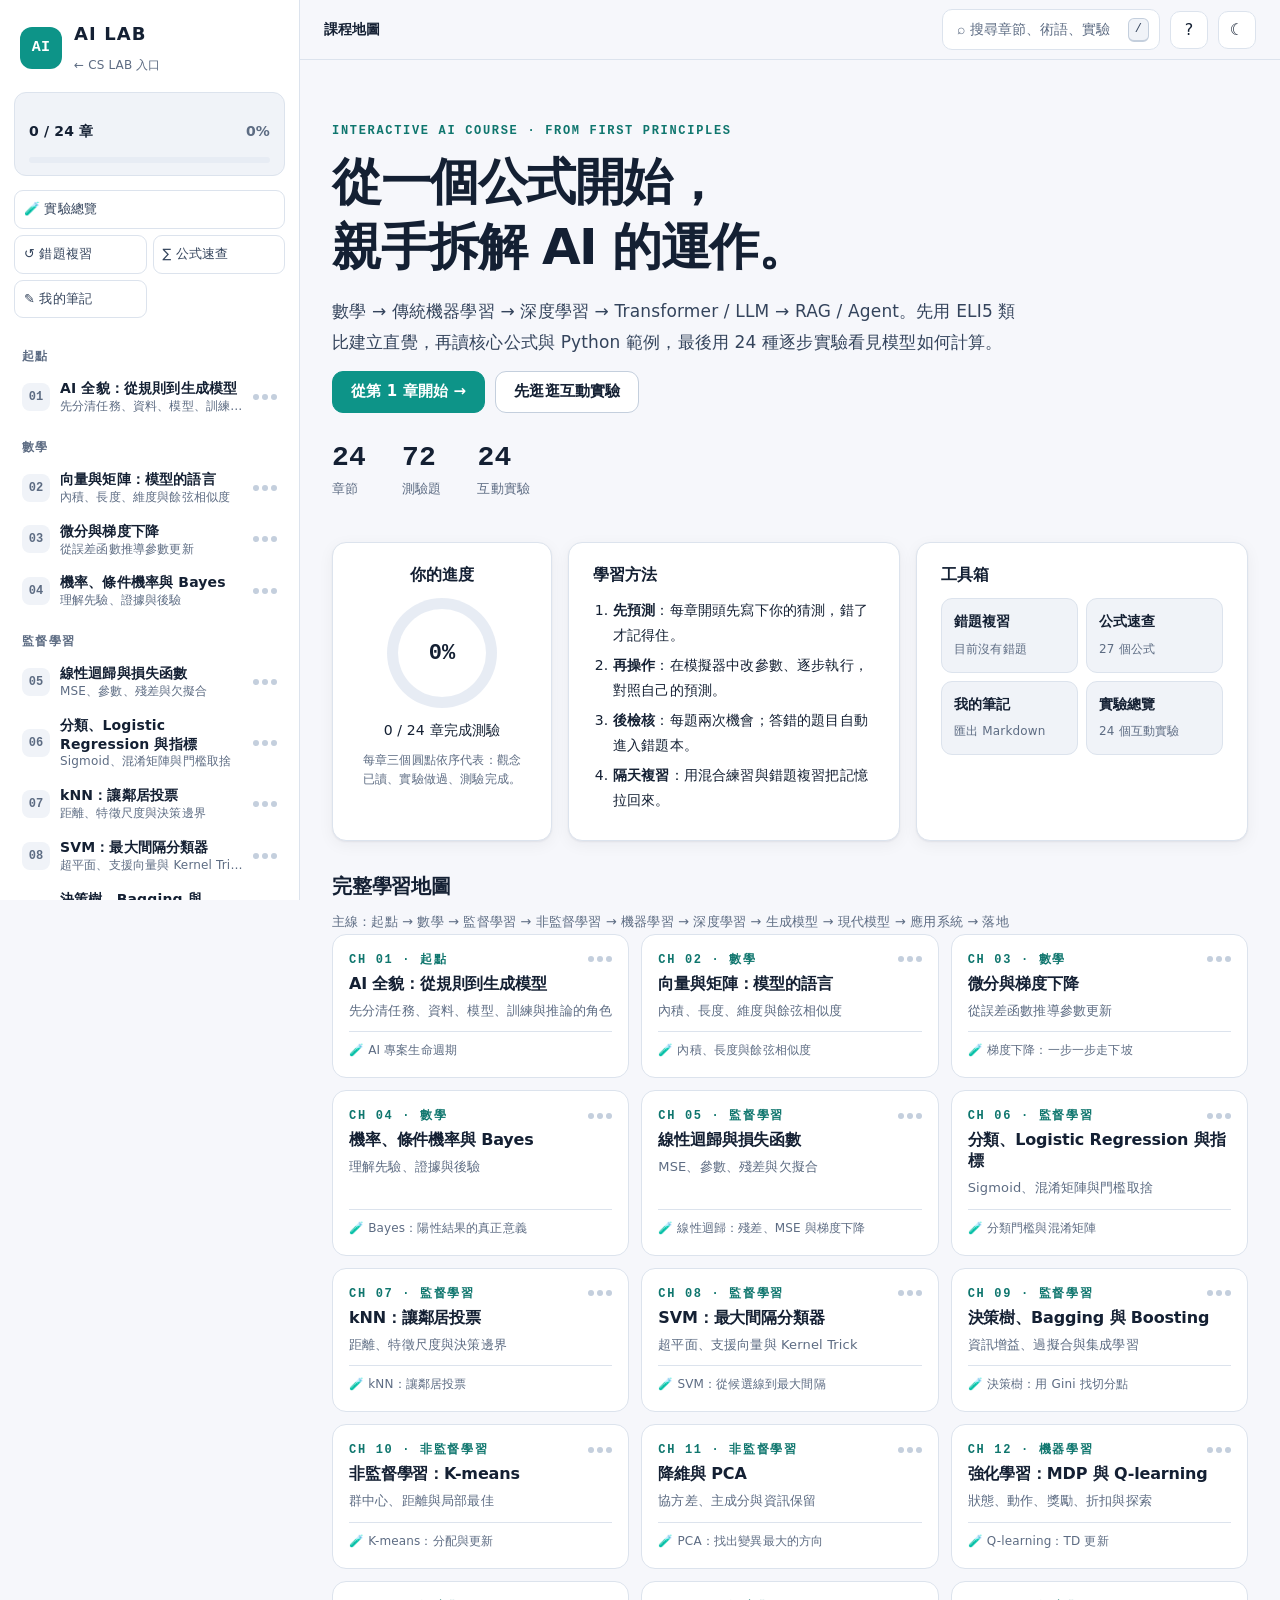
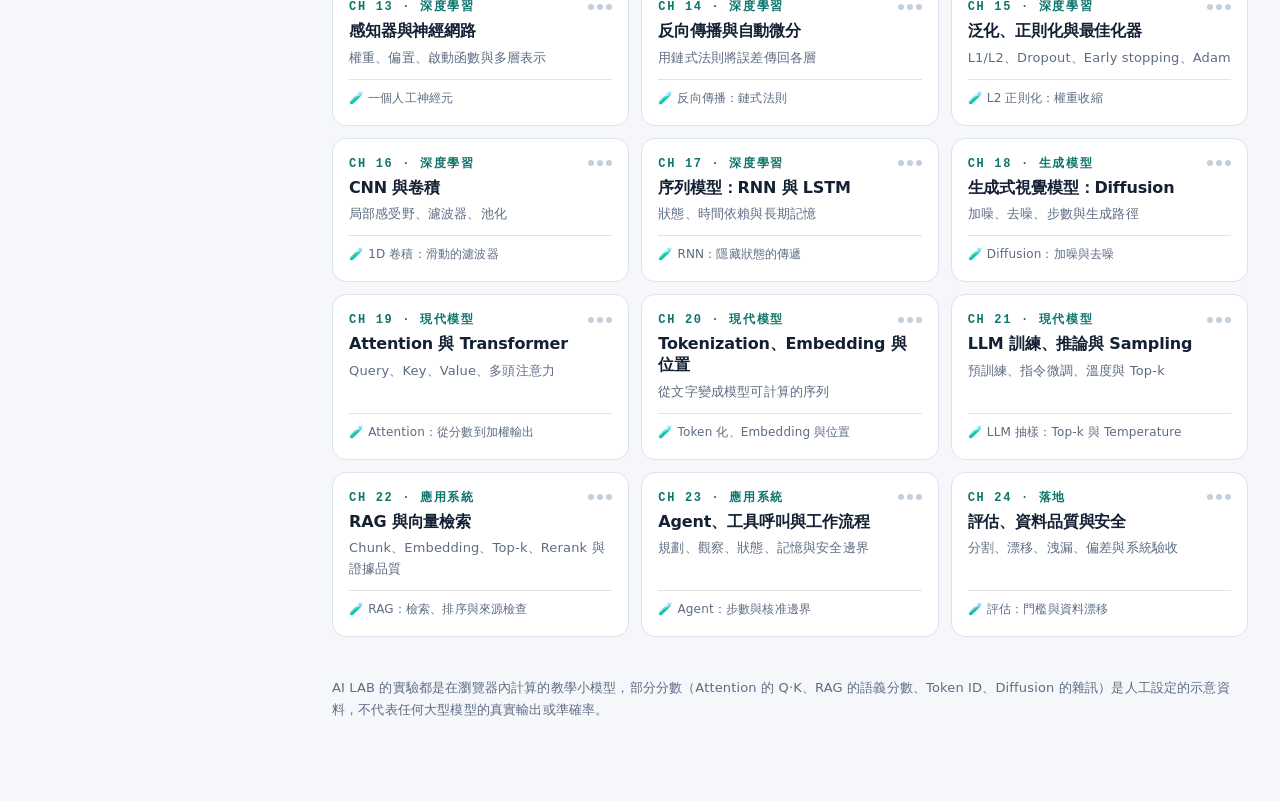
==== commit ce8ba6fb: "Move AI LAB onto the shared CS LAB shell and deepen its short labs - Split the 116 KB single file in" ====
--- a/ai/index.html
+++ b/ai/index.html
@@ -1,155 +1,22 @@
 <!DOCTYPE html>
-<html lang="zh-Hant"><head><meta charset="utf-8"/><meta content="width=device-width,initial-scale=1,viewport-fit=cover" name="viewport"/><meta content="#0b1120" name="theme-color"/><meta content="AI LAB：24 章人工智慧演算法與模型互動自學教材，數學、機器學習、神經網路、Transformer、LLM、RAG、Agent；72 題測驗，24 種模擬實驗，離線可用。" name="description"/><title>AI LAB — 從原理學人工智慧模型</title><style>:root{--bg:#0a1221;--side:#0c1728;--panel:#132138;--panel2:#172944;--line:#2a3d56;--text:#edf4ff;--muted:#97a9c2;--mint:#9d9af7;--lime:#73d9da;--blue:#77baff;--red:#ff9aa7;--amber:#ffd282;--code:#0b1729;--shadow:0 20px 45px #0003;color-scheme:dark}*{box-sizing:border-box}html{scroll-behavior:smooth}body{margin:0;font-family:Inter,-apple-system,BlinkMacSystemFont,"Noto Sans TC","PingFang TC","Microsoft JhengHei",sans-serif;background:var(--bg);color:var(--text);line-height:1.73}button,input,select,textarea{font:inherit}button{cursor:pointer}a{color:inherit;text-decoration:none}a:hover{color:var(--mint)}.app{display:flex;min-height:100vh}.sidebar{width:289px;min-width:289px;background:var(--side);border-right:1px solid var(--line);height:100vh;position:sticky;top:0;overflow-y:auto;scrollbar-width:thin;z-index:15;padding:24px 15px;display:flex;flex-direction:column}.brand{display:flex;align-items:center;gap:11px;padding:5px 8px 20px}.brandMark{font-weight:900;letter-spacing:-3px;font-size:27px;background:var(--mint);color:#08251e;border-radius:12px;padding:8px 10px;line-height:1.2}.brandMark span{color:#45856e}.brandTitle{font-size:23px;letter-spacing:-1px;line-height:1.05;font-weight:850}.brandTitle strong{color:var(--mint)}.brandTitle small{display:block;font-size:9px;color:var(--muted);letter-spacing:1.1px;margin-top:8px;font-weight:650}.sideIntro{font-size:12px;color:var(--muted);margin:0 8px 25px}.progressWrap{border:1px solid var(--line);border-radius:12px;padding:14px;margin-bottom:22px;background:var(--panel)}.progressTitle{display:flex;justify-content:space-between;font-size:12px;color:var(--muted);gap:6px}.progressTitle strong{color:var(--mint)}.progressTrack{height:6px;background:#22354a;border-radius:99px;margin-top:12px;overflow:hidden}.progressTrack div{height:100%;width:0;background:linear-gradient(90deg,var(--mint),var(--lime));transition:width .3s}.sideCaption{font-size:10px;letter-spacing:2px;color:#7185a2;padding:0 10px 10px;font-weight:800}.chapterNav{display:flex;flex-direction:column;gap:4px}.navCh{width:100%;display:flex;align-items:center;gap:11px;text-align:left;border:1px solid transparent;background:transparent;color:var(--muted);padding:10px;border-radius:10px;font-size:12px;line-height:1.45}.navCh .num{font-family:ui-monospace,monospace;font-weight:700;font-size:11px;color:#7188a4;min-width:24px}.navCh .name{flex:1}.navCh .done{color:var(--lime)}.navCh:hover{background:var(--panel);color:var(--text)}.navCh.active{background:#29274f;color:var(--mint);border-color:#32616a}.sideFoot{margin-top:auto;padding:28px 7px 3px;display:grid;gap:8px}.sideFoot small{color:var(--muted);font-size:10px}.subtleBtn{background:none;color:var(--muted);border:0;text-align:left;font-size:11px;padding:3px 0}.subtleBtn:hover{color:var(--red)}.workspace{min-width:0;flex:1;display:flex;flex-direction:column}.topbar{height:67px;display:flex;align-items:center;gap:18px;border-bottom:1px solid var(--line);padding:0 40px;position:sticky;top:0;background:color-mix(in srgb,var(--bg) 95%,transparent);backdrop-filter:blur(12px);z-index:10}.crumb{font-size:12px;color:var(--muted);display:flex;gap:12px;align-items:center}.crumb>span:first-child{color:var(--mint);font-weight:850;letter-spacing:1px}.topRight{margin-left:auto;color:var(--muted);font-size:11px;display:flex;align-items:center;gap:9px}.stateDot{background:var(--mint);width:7px;height:7px;display:inline-block;border-radius:50%;box-shadow:0 0 8px var(--mint)}.iconBtn,.menuBtn{border:1px solid var(--line);background:var(--panel);border-radius:8px;color:var(--text);padding:5px 11px}.menuBtn{display:none}main{width:min(1090px,100%);margin:0 auto;padding:34px 44px 80px;flex:1}.hero{border:1px solid var(--line);background:radial-gradient(ellipse at 100% 0%,#214459 0,transparent 43%),linear-gradient(135deg,#15273d,#101c30);border-radius:22px;padding:44px 44px 36px;position:relative;overflow:hidden}.eyebrow{font-size:11px;letter-spacing:2px;color:var(--mint);font-weight:850;text-transform:uppercase}.hero h1,.chapterHead h1{font-size:clamp(31px,4vw,49px);margin:10px 0 16px;line-height:1.25;letter-spacing:-1.5px}.hero p,.chapterHead p{color:#b5c7dc;max-width:700px;font-size:15px}.hero h1 em{color:var(--mint);font-style:normal}.heroActions,.btnrow{display:flex;gap:10px;flex-wrap:wrap;margin-top:24px}.btn{border:1px solid var(--line);border-radius:10px;background:var(--panel2);padding:10px 18px;color:var(--text);font-size:13px;font-weight:750;display:inline-flex;align-items:center;justify-content:center;gap:8px}.btn:hover{border-color:var(--mint)}.btn.primary{background:var(--mint);border-color:var(--mint);color:#18133b}.btn.primary:hover{filter:brightness(1.06)}.btn.mini{padding:7px 11px;font-size:12px}.stats{display:grid;grid-template-columns:repeat(4,1fr);gap:13px;margin:18px 0 35px}.stat{background:var(--panel);border:1px solid var(--line);border-radius:14px;padding:16px}.stat b{font-size:25px;color:var(--lime);display:block;line-height:1.3}.stat span{font-size:11px;color:var(--muted)}.sectionLabel{font-size:11px;color:var(--mint);letter-spacing:2px;font-weight:800;margin:32px 0 16px}.courseGrid{display:grid;grid-template-columns:repeat(3,minmax(0,1fr));gap:12px}.courseCard{border:1px solid var(--line);border-radius:14px;background:var(--panel);padding:18px;transition:transform .15s,border-color .15s;display:flex;flex-direction:column;gap:7px}.courseCard:hover{border-color:var(--mint);transform:translateY(-2px)}.courseCard .level{color:var(--mint);font-size:10px;font-weight:800;letter-spacing:1px}.courseCard h3{font-size:16px;margin:0}.courseCard p{font-size:12px;color:var(--muted);margin:0;flex:1}.courseCard .status{font-size:11px;color:var(--lime);margin-top:10px}.chapterHead{padding:15px 0 18px}.chapterHead h1{font-size:clamp(30px,3.6vw,42px)}.chapterHead p{margin:0}.tabs{display:flex;gap:6px;border-bottom:1px solid var(--line);margin-top:17px;overflow-x:auto;white-space:nowrap}.tab{border:0;background:transparent;color:var(--muted);font-size:12px;font-weight:750;padding:14px 19px;border-bottom:2px solid transparent}.tab.active{color:var(--mint);border-color:var(--mint)}.tab:hover{color:var(--text)}.content{padding-top:22px}.lessonCard,.panel{background:var(--panel);border:1px solid var(--line);border-radius:15px;padding:24px;margin-bottom:15px}.lessonCard h2,.panel h2{font-size:19px;margin:0 0 12px}.lessonCard h3,.panel h3{margin:5px 0 10px;font-size:16px}.lessonCard p,.panel p{font-size:14px;color:var(--text);margin:8px 0 14px}.lessonCard ul{font-size:14px;padding-left:22px}.analogy{background:#232143;border-left:3px solid var(--mint);border-radius:9px;padding:16px 18px;margin-bottom:18px}.analogy .label{color:var(--mint);font-weight:850;font-size:11px;letter-spacing:1.5px}.analogy p{margin:8px 0 0;font-size:14px}.warning{background:#3b3025;border-left:3px solid var(--amber);padding:13px 17px;border-radius:8px;margin:17px 0;color:#f8ddb3;font-size:13px}.stepNumber{font-size:11px;color:var(--mint);font-weight:900;letter-spacing:1px}.codePanel{overflow:hidden;padding:0}.codeHeader{display:flex;align-items:center;justify-content:space-between;padding:11px 18px;background:#1d3149;color:var(--muted);font-size:11px;border-bottom:1px solid var(--line)}.copyBtn{border:1px solid var(--line);color:var(--text);background:transparent;border-radius:6px;padding:5px 11px;font-size:11px}pre{margin:0;overflow-x:auto;background:var(--code);padding:19px 21px;color:#d6eaf7;font-size:12px;line-height:1.7;tab-size:4}code,pre,.number{font-family:ui-monospace,SFMono-Regular,Consolas,monospace}.further{display:flex;flex-wrap:wrap;gap:8px;margin:16px 0}.pill{display:inline-block;background:#20344a;color:#c1dbef;font-size:11px;padding:4px 10px;border:1px solid #38546a;border-radius:99px}.labTools{display:flex;flex-wrap:wrap;align-items:end;gap:10px;margin:14px 0}.field{display:flex;flex-direction:column;gap:5px;color:var(--muted);font-size:11px;min-width:105px}.field input,.field select,textarea{background:var(--code);color:var(--text);border:1px solid #38526b;border-radius:9px;padding:9px 11px;outline:none}.field input:focus,.field select:focus,textarea:focus{border-color:var(--mint)}.field input{width:200px;max-width:100%}.labView{min-height:170px;border-radius:13px;border:1px dashed #38526b;background:#0d1a2d;display:flex;flex-direction:column;justify-content:center;align-items:center;gap:15px;padding:22px 12px;overflow-x:auto}.viz-row{display:flex;gap:9px;align-items:end;justify-content:center;flex-wrap:wrap}.cell{display:flex;align-items:center;justify-content:center;min-width:47px;height:49px;border:1px solid #53718f;background:#1b344e;border-radius:9px;color:#e5f8fc;font-weight:850;position:relative;font-size:17px}.cell small{position:absolute;bottom:-20px;color:var(--muted);font-size:10px;font-weight:500}.cell.active{border-color:var(--mint);background:#246657;color:#d9fff4;box-shadow:0 0 0 2px #9d9af722}.cell.done{border-color:var(--lime);color:var(--lime);background:#263f35}.cell.warn{border-color:var(--amber);background:#59462b;color:#ffdf9d}.cell.blank{opacity:.32}.barWrap{display:flex;align-items:end;gap:7px;height:205px;width:min(100%,550px);justify-content:center}.bar{width:37px;max-width:11%;border-radius:5px 5px 0 0;background:#3a6785;display:flex;justify-content:center;align-items:flex-start;color:#effcff;font-size:11px;padding-top:5px;transition:height .18s,background .18s}.bar.active{background:#55bea9}.bar.done{background:#b1d678;color:#162c27}.frameMsg{background:#173149;border:1px solid #2d5b77;color:#d1eaf9;padding:13px 16px;border-radius:10px;font-size:13px;line-height:1.7;margin:16px 0}.labCounter{font-size:11px;color:var(--muted);margin-left:auto}.secondaryNote{font-size:12px;color:var(--muted)!important}.labCanvasTitle{font-size:11px;color:var(--muted);letter-spacing:1px}.graph{display:flex;flex-wrap:wrap;gap:12px;justify-content:center}.node{width:54px;height:54px;display:flex;justify-content:center;align-items:center;border:2px solid #527694;border-radius:50%;background:#1b344e;font-weight:800;font-size:16px}.node.active{border-color:var(--mint);background:#225a51}.node.done{border-color:var(--lime);background:#324f42;color:var(--lime)}.tinyLabel{font-size:12px;color:var(--muted);text-align:center}.qCard{background:var(--panel);border:1px solid var(--line);border-radius:14px;padding:23px;margin-bottom:14px}.qTitle{font-size:15px;font-weight:750;margin-bottom:13px}.qOption{display:block;width:100%;border:1px solid #35506a;border-radius:9px;background:var(--code);color:var(--text);padding:12px 16px;margin:8px 0;text-align:left;font-size:13px}.qOption:hover:not([disabled]){border-color:var(--mint)}.qOption.correct{background:#1b493b;border-color:#6fd7ae;color:#caffdf}.qOption.wrong{background:#4a2a34;border-color:var(--red);color:#ffc2c9}.qOption[disabled]{cursor:default}.answer{border-radius:9px;padding:11px 15px;font-size:12px;margin-top:12px;background:#1c3543;border:1px solid #345b68}.textInput{width:100%;min-height:210px;resize:vertical;font-size:14px;padding:17px}.notesHelp{font-size:12px;color:var(--muted);margin-bottom:15px}.chapterNavBtns{margin:24px 0;display:flex;justify-content:space-between;gap:10px}.completeBtn{width:100%;margin-top:12px}.calloutGrid{display:grid;grid-template-columns:repeat(2,minmax(0,1fr));gap:12px}.calloutGrid .panel{margin:0}.siteFoot{border-top:1px solid var(--line);font-size:11px;color:var(--muted);text-align:center;padding:24px}.empty{font-size:13px;color:var(--muted);padding:12px}.tableWrap{overflow:auto}table{border-collapse:collapse;width:100%;font-size:12px}th,td{padding:10px;text-align:left;border-bottom:1px solid var(--line)}th{color:var(--mint)}.small{font-size:12px;color:var(--muted)}.graphSvg{max-width:100%;height:auto}.metric{color:var(--lime);font-size:18px;font-weight:800}.divider{border:0;border-top:1px solid var(--line);margin:15px 0}.light{--bg:#f3f7fb;--side:#e8f0f7;--panel:#fff;--panel2:#eaf3f6;--line:#cbd9e8;--text:#20384e;--muted:#526a80;--mint:#5c4dcc;--lime:#177b81;--blue:#27649d;--red:#b13950;--amber:#a56b10;--code:#e9f1f7;--shadow:0 20px 45px #2030401c;color-scheme:light}.light .hero{background:linear-gradient(135deg,#d7ecf0,#eef5fd)}.light .hero p,.light .chapterHead p{color:#476178}.light .analogy{background:#edeaff}.light .warning{background:#fff3d9;color:#815a13}.light .labView{background:#f4f8fd}.light .cell{background:#d9e9f5;color:#25445e}.light .cell.active{background:#b0eadc;color:#08483b}.light .cell.done{background:#dfedcb;color:#356020}.light pre{color:#20384e}.light .codeHeader{background:#deedf6}.light .qOption{background:#f6faff}.light .qOption.correct{background:#e2f6e9;color:#226344}.light .qOption.wrong{background:#ffe4e7;color:#982f40}.light .answer,.light .frameMsg{background:#e9f4fb;color:#325870}.light .navCh.active{background:#d1eee8}.light .bar{background:#6e9fc0}.light .bar.active{background:#7665ec}.light .bar.done{background:#89b366}.light .node{background:#dcebf7}.light .node.active{background:#b0eadc}.light .node.done{background:#dfedcb}.light .brandMark{background:#5c4dcc;color:white}.light .brandMark span{color:#d4d0ff}
-@media(max-width:1160px){.courseGrid{grid-template-columns:repeat(2,minmax(0,1fr))}main{padding:30px}}@media(max-width:850px){.sidebar{position:fixed;top:0;bottom:0;left:0;transform:translateX(-110%);transition:transform .2s;box-shadow:var(--shadow)}.sidebar.open{transform:translateX(0)}.backdrop{display:none;position:fixed;inset:0;background:#0009;z-index:14}.backdrop.show{display:block}.menuBtn{display:inline-block}.topbar{padding:0 17px}.topRight{font-size:0}.topRight .stateDot{display:none}main{padding:20px 16px 55px}.hero{padding:27px 23px}.stats{grid-template-columns:repeat(2,1fr)}.courseGrid{grid-template-columns:repeat(2,minmax(0,1fr))}.lessonCard,.panel{padding:18px}.calloutGrid{grid-template-columns:1fr}}@media(max-width:560px){.courseGrid{grid-template-columns:1fr}.hero h1{font-size:34px}.cell{min-width:36px;height:43px;font-size:14px}.labView{min-height:180px}.labTools{gap:8px}.field{min-width:0}.field input{width:165px}.tab{padding:12px 11px}.chapterHead h1{font-size:30px}.topbar{height:57px}.btn{font-size:12px;padding:9px 13px}.bar{max-width:11%;width:28px}}
-
-.formulaBox{font:600 14px/1.7 ui-monospace,Consolas,monospace;background:var(--code);border:1px solid var(--line);border-radius:10px;padding:16px;margin:12px 0 0;overflow-wrap:anywhere;color:var(--mint)}.labMeta{color:var(--muted);font-size:12px;margin-bottom:12px}.plotSvg{width:min(100%,680px);height:auto;max-height:350px}.plotLegend{display:flex;gap:13px;flex-wrap:wrap;align-items:center;justify-content:center;font-size:11px;color:var(--muted)}.key{display:inline-flex;align-items:center;gap:5px}.dot{width:8px;height:8px;border-radius:50%;display:inline-block}.signal{display:flex;gap:7px;align-items:flex-end;justify-content:center;min-height:180px;max-width:100%}.signal .bar{min-width:25px;width:40px;max-width:20%;}.pipeline{display:flex;flex-wrap:wrap;align-items:center;justify-content:center;gap:7px}.pipeNode{border:1px solid var(--line);background:var(--panel2);border-radius:10px;padding:12px;font-size:12px}.pipeNode.active{border-color:var(--mint);box-shadow:0 0 0 2px #9d9af733}.heatGrid{display:grid;gap:4px;max-width:95%;overflow-x:auto}.heat{font-size:12px;display:flex;justify-content:center;align-items:center;border-radius:5px;min-width:32px;height:34px;font-weight:800}.displayCards{display:flex;flex-wrap:wrap;justify-content:center;gap:8px}.displayCard{border:1px solid var(--line);background:var(--panel2);border-radius:10px;padding:10px 13px;min-width:80px;max-width:100%;font-size:12px;text-align:center;overflow-wrap:anywhere}.displayCard.active{border-color:var(--mint);background:#3a356c}.displayCard.done{border-color:var(--lime)}.light .displayCard.active{background:#e7ddff}.vBarRow{display:flex;align-items:center;gap:8px;width:min(650px,100%);font-size:12px}.vBarRow>span:first-child{min-width:72px;max-width:180px;overflow-wrap:anywhere}.vBar{height:18px;background:var(--mint);border-radius:3px;min-width:2px}.vBarRow>span:last-child{white-space:nowrap}.infoPair{display:grid;grid-template-columns:repeat(2,minmax(0,1fr));gap:8px;width:min(650px,100%)}.infoPair div{padding:11px;border:1px solid var(--line);border-radius:10px;font-size:12px}.infoPair strong{font-size:20px;display:block;color:var(--mint)}.chapterFooter{font-size:12px;color:var(--muted);margin-top:16px}.filterLine{display:flex;flex-wrap:wrap;gap:8px;margin:18px 0}.filterBtn{border:1px solid var(--line);background:var(--panel);color:var(--muted);border-radius:20px;padding:5px 11px;font-size:11px}.filterBtn.selected{color:var(--mint);border-color:var(--mint)}.bar.active{background:#9489eb}.bar.done{background:#63c9c1}.light .bar.active{background:#7064dc}.light .bar.done{background:#54ada7}.labView svg text{font-family:inherit}.noteBook{white-space:pre-wrap}.stats{grid-template-columns:repeat(4,minmax(0,1fr))}@media(max-width:560px){.stats{grid-template-columns:repeat(2,minmax(0,1fr))}.hero h1{font-size:32px}.displayCard{min-width:65px;padding:8px 9px}.vBarRow>span:first-child{min-width:58px;max-width:100px}.pipeNode{padding:8px}.heat{min-width:26px;height:31px;font-size:10px}}
-</style><style>.math-reference{margin:14px auto;padding:12px 18px;max-width:1120px;border:1px solid #557f82;border-radius:12px;background:#11232a;color:#e5f2f3;font:14px/1.7 system-ui,sans-serif}.math-reference summary{cursor:pointer;font-weight:700;color:#93f0db}.math-reference p{font-size:12px}.math-card{padding:8px;margin:8px 0;background:#f0f5f8;border-radius:8px;overflow-x:auto;text-align:center}.math-svg svg{max-width:100%;height:auto}.math-svg svg path{fill:#152b3b}</style><style>.notation-explanation{margin-top:14px;border-left:3px solid #79d4f5;background:#152b3b;padding:10px 14px;border-radius:7px;text-align:left;color:#dce8f4;font:14px/1.75 system-ui,sans-serif}.notation-explanation p{margin:5px 0 0}.math-card math{color:inherit;max-width:100%;overflow:auto}</style></head><body><details class="math-reference"><summary>∑ 標準數學式速查（向量公式排版）</summary><p>下列公式使用數學排版引擎預先輸出為 SVG，保留分數、上下標、求和、矩陣等標準數學符號。程式碼區僅用於實作示例。</p><div class="math-card"><div class="math-svg"><math display="block" xmlns="http://www.w3.org/1998/Math/MathML"><mrow><mi>A</mi><mo>=</mo><mo>[</mo><mtable><mtr><mtd><msub><mi>a</mi><mn>11</mn></msub></mtd><mtd><msub><mi>a</mi><mn>12</mn></msub></mtd></mtr><mtr><mtd><msub><mi>a</mi><mn>21</mn></msub></mtd><mtd><msub><mi>a</mi><mn>22</mn></msub></mtd></mtr></mtable><mo>]</mo></mrow></math></div><div class="notation-explanation"><strong>符號意義</strong><p>x：輸入特徵向量；w：模型權重；b：偏差項；ŷ：預測值；wᵀx：向量內積。</p></div></div><div class="math-card"><div class="math-svg"><svg focusable="false" height="2.262ex" role="img" style="vertical-align: -0.566ex;" viewbox="0 -750 9094.1 1000" width="20.575ex" xmlns="http://www.w3.org/2000/svg"><g fill="currentColor" stroke="currentColor" stroke-width="0" transform="scale(1,-1)"><g data-mml-node="math"><g data-mml-node="msub"><g data-mml-node="mi"><path d="M35 200Q35 302 74 415T180 610T319 704Q320 704 327 704T339 705Q393 701 423 656Q462 596 462 495Q462 380 417 261T302 66T168 -10H161Q125 -10 99 10T60 63T41 130T35 200ZM383 566Q383 668 330 668Q294 668 260 623T204 521T170 421T157 371Q206 370 254 370L351 371Q352 372 359 404T375 484T383 566ZM113 132Q113 26 166 26Q181 26 198 36T239 74T287 161T335 307L340 324H145Q145 321 136 286T120 208T113 132Z" data-c="1D703"></path></g><g data-mjx-texclass="ORD" data-mml-node="TeXAtom" transform="translate(502,-150) scale(0.707)"><g data-mml-node="mi"><path d="M26 385Q19 392 19 395Q19 399 22 411T27 425Q29 430 36 430T87 431H140L159 511Q162 522 166 540T173 566T179 586T187 603T197 615T211 624T229 626Q247 625 254 615T261 596Q261 589 252 549T232 470L222 433Q222 431 272 431H323Q330 424 330 420Q330 398 317 385H210L174 240Q135 80 135 68Q135 26 162 26Q197 26 230 60T283 144Q285 150 288 151T303 153H307Q322 153 322 145Q322 142 319 133Q314 117 301 95T267 48T216 6T155 -11Q125 -11 98 4T59 56Q57 64 57 83V101L92 241Q127 382 128 383Q128 385 77 385H26Z" data-c="1D461"></path></g><g data-mml-node="mo" transform="translate(361,0)"><path d="M56 237T56 250T70 270H369V420L370 570Q380 583 389 583Q402 583 409 568V270H707Q722 262 722 250T707 230H409V-68Q401 -82 391 -82H389H387Q375 -82 369 -68V230H70Q56 237 56 250Z" data-c="2B"></path></g><g data-mml-node="mn" transform="translate(1139,0)"><path d="M213 578L200 573Q186 568 160 563T102 556H83V602H102Q149 604 189 617T245 641T273 663Q275 666 285 666Q294 666 302 660V361L303 61Q310 54 315 52T339 48T401 46H427V0H416Q395 3 257 3Q121 3 100 0H88V46H114Q136 46 152 46T177 47T193 50T201 52T207 57T213 61V578Z" data-c="31"></path></g></g></g><g data-mml-node="mo" transform="translate(1988.7,0)"><path d="M56 347Q56 360 70 367H707Q722 359 722 347Q722 336 708 328L390 327H72Q56 332 56 347ZM56 153Q56 168 72 173H708Q722 163 722 153Q722 140 707 133H70Q56 140 56 153Z" data-c="3D"></path></g><g data-mml-node="msub" transform="translate(3044.5,0)"><g data-mml-node="mi"><path d="M35 200Q35 302 74 415T180 610T319 704Q320 704 327 704T339 705Q393 701 423 656Q462 596 462 495Q462 380 417 261T302 66T168 -10H161Q125 -10 99 10T60 63T41 130T35 200ZM383 566Q383 668 330 668Q294 668 260 623T204 521T170 421T157 371Q206 370 254 370L351 371Q352 372 359 404T375 484T383 566ZM113 132Q113 26 166 26Q181 26 198 36T239 74T287 161T335 307L340 324H145Q145 321 136 286T120 208T113 132Z" data-c="1D703"></path></g><g data-mml-node="mi" transform="translate(502,-150) scale(0.707)"><path d="M26 385Q19 392 19 395Q19 399 22 411T27 425Q29 430 36 430T87 431H140L159 511Q162 522 166 540T173 566T179 586T187 603T197 615T211 624T229 626Q247 625 254 615T261 596Q261 589 252 549T232 470L222 433Q222 431 272 431H323Q330 424 330 420Q330 398 317 385H210L174 240Q135 80 135 68Q135 26 162 26Q197 26 230 60T283 144Q285 150 288 151T303 153H307Q322 153 322 145Q322 142 319 133Q314 117 301 95T267 48T216 6T155 -11Q125 -11 98 4T59 56Q57 64 57 83V101L92 241Q127 382 128 383Q128 385 77 385H26Z" data-c="1D461"></path></g></g><g data-mml-node="mo" transform="translate(4074,0)"><path d="M84 237T84 250T98 270H679Q694 262 694 250T679 230H98Q84 237 84 250Z" data-c="2212"></path></g><g data-mml-node="mi" transform="translate(5074.2,0)"><path d="M21 287Q22 290 23 295T28 317T38 348T53 381T73 411T99 433T132 442Q156 442 175 435T205 417T221 395T229 376L231 369Q231 367 232 367L243 378Q304 442 382 442Q436 442 469 415T503 336V326Q503 302 439 53Q381 -182 377 -189Q364 -216 332 -216Q319 -216 310 -208T299 -186Q299 -177 358 57L420 307Q423 322 423 345Q423 404 379 404H374Q288 404 229 303L222 291L189 157Q156 26 151 16Q138 -11 108 -11Q95 -11 87 -5T76 7T74 17Q74 30 114 189T154 366Q154 405 128 405Q107 405 92 377T68 316T57 280Q55 278 41 278H27Q21 284 21 287Z" data-c="1D702"></path></g><g data-mml-node="msub" transform="translate(5571.2,0)"><g data-mml-node="mi"><path d="M46 676Q46 679 51 683H781Q786 679 786 676Q786 674 617 326T444 -26Q439 -33 416 -33T388 -26Q385 -22 216 326T46 676ZM697 596Q697 597 445 597T193 596Q195 591 319 336T445 80L697 596Z" data-c="2207"></path></g><g data-mjx-texclass="ORD" data-mml-node="TeXAtom" transform="translate(866,-150) scale(0.707)"><g data-mml-node="mi"><path d="M35 200Q35 302 74 415T180 610T319 704Q320 704 327 704T339 705Q393 701 423 656Q462 596 462 495Q462 380 417 261T302 66T168 -10H161Q125 -10 99 10T60 63T41 130T35 200ZM383 566Q383 668 330 668Q294 668 260 623T204 521T170 421T157 371Q206 370 254 370L351 371Q352 372 359 404T375 484T383 566ZM113 132Q113 26 166 26Q181 26 198 36T239 74T287 161T335 307L340 324H145Q145 321 136 286T120 208T113 132Z" data-c="1D703"></path></g></g></g><g data-mjx-texclass="ORD" data-mml-node="TeXAtom" transform="translate(6818.8,0)"><g data-mml-node="mi"><path d="M62 -22T47 -22T32 -11Q32 -1 56 24T83 55Q113 96 138 172T180 320T234 473T323 609Q364 649 419 677T531 705Q559 705 578 696T604 671T615 645T618 623V611Q618 582 615 571T598 548Q581 531 558 520T518 509Q503 509 503 520Q503 523 505 536T507 560Q507 590 494 610T452 630Q423 630 410 617Q367 578 333 492T271 301T233 170Q211 123 204 112L198 103L224 102Q281 102 369 79T509 52H523Q535 64 544 87T579 128Q616 152 641 152Q656 152 656 142Q656 101 588 40T433 -22Q381 -22 289 1T156 28L141 29L131 20Q111 0 87 -11Z" data-c="4C"></path></g></g><g data-mml-node="mo" transform="translate(7508.8,0)"><path d="M94 250Q94 319 104 381T127 488T164 576T202 643T244 695T277 729T302 750H315H319Q333 750 333 741Q333 738 316 720T275 667T226 581T184 443T167 250T184 58T225 -81T274 -167T316 -220T333 -241Q333 -250 318 -250H315H302L274 -226Q180 -141 137 -14T94 250Z" data-c="28"></path></g><g data-mml-node="msub" transform="translate(7897.8,0)"><g data-mml-node="mi"><path d="M35 200Q35 302 74 415T180 610T319 704Q320 704 327 704T339 705Q393 701 423 656Q462 596 462 495Q462 380 417 261T302 66T168 -10H161Q125 -10 99 10T60 63T41 130T35 200ZM383 566Q383 668 330 668Q294 668 260 623T204 521T170 421T157 371Q206 370 254 370L351 371Q352 372 359 404T375 484T383 566ZM113 132Q113 26 166 26Q181 26 198 36T239 74T287 161T335 307L340 324H145Q145 321 136 286T120 208T113 132Z" data-c="1D703"></path></g><g data-mml-node="mi" transform="translate(502,-150) scale(0.707)"><path d="M26 385Q19 392 19 395Q19 399 22 411T27 425Q29 430 36 430T87 431H140L159 511Q162 522 166 540T173 566T179 586T187 603T197 615T211 624T229 626Q247 625 254 615T261 596Q261 589 252 549T232 470L222 433Q222 431 272 431H323Q330 424 330 420Q330 398 317 385H210L174 240Q135 80 135 68Q135 26 162 26Q197 26 230 60T283 144Q285 150 288 151T303 153H307Q322 153 322 145Q322 142 319 133Q314 117 301 95T267 48T216 6T155 -11Q125 -11 98 4T59 56Q57 64 57 83V101L92 241Q127 382 128 383Q128 385 77 385H26Z" data-c="1D461"></path></g></g><g data-mml-node="mo" transform="translate(8705.1,0)"><path d="M60 749L64 750Q69 750 74 750H86L114 726Q208 641 251 514T294 250Q294 182 284 119T261 12T224 -76T186 -143T145 -194T113 -227T90 -246Q87 -249 86 -250H74Q66 -250 63 -250T58 -247T55 -238Q56 -237 66 -225Q221 -64 221 250T66 725Q56 737 55 738Q55 746 60 749Z" data-c="29"></path></g></g></g></svg></div><div class="notation-explanation"><strong>符號意義</strong><p>L：損失函數；θ：可訓練參數；η：學習率；∇θL：損失對參數的梯度；t：更新步數。</p></div></div><div class="math-card"><div class="math-svg"><math display="block" xmlns="http://www.w3.org/1998/Math/MathML"><mrow><mi>Attention</mi><mo>(</mo><mi>Q</mi><mo>,</mo><mi>K</mi><mo>,</mo><mi>V</mi><mo>)</mo><mo>=</mo><mi>softmax</mi><mo>(</mo><mfrac><mrow><mi>Q</mi><msup><mi>K</mi><mi>T</mi></msup></mrow><msqrt><msub><mi>d</mi><mi>k</mi></msub></msqrt></mfrac><mo>)</mo><mi>V</mi></mrow></math></div><div class="notation-explanation"><strong>符號意義</strong><p>Q、K、V：Query、Key、Value 矩陣；dₖ：Key 的維度；Kᵀ：轉置；softmax：把分數轉成總和為 1 的權重。</p></div></div></details><div class="app"><aside class="sidebar" id="sidebar"><a aria-label="返回首頁" class="brand" href="#/"><span class="brandMark">A<span>·</span>I</span><span class="brandTitle">AI <strong>LAB</strong><small>ALGORITHMS · MODELS · SYSTEMS</small></span></a><div class="sideIntro">讓神經網路、模型公式與演算法，能被親手觀察與驗證。</div><div class="progressWrap"><div class="progressTitle"><span>學習進度</span><strong id="progressText">0 / 24</strong></div><div class="progressTrack"><div id="progressBar"></div></div></div><div class="sideCaption">COURSE MAP · 24 CHAPTERS</div><nav aria-label="課程章節" class="chapterNav" id="chapterNav"></nav><div class="sideFoot"><button class="subtleBtn" id="clearBtn">↺ 清除我的學習紀錄</button><small>進度與筆記僅保存在目前的瀏覽器。</small><small><a href="../">← 返回 OS LAB</a>　<a href="../dsa/">DSA LAB ↗</a></small></div></aside><div class="backdrop" id="backdrop"></div><div class="workspace"><header class="topbar"><button aria-label="開啟章節選單" class="menuBtn" id="menuBtn">☰</button><div class="crumb"><span>AI LAB</span><span> / </span><span id="crumbName">學習總覽</span></div><div class="topRight"><span class="stateDot"></span> 本機模擬 · 離線教材 <button aria-label="切換深淺色" class="iconBtn" id="themeBtn" title="切換深淺色">☼</button></div></header><main id="main" tabindex="-1"></main><footer class="siteFoot">AI LAB · 繁體中文 · 原創概念教材 · 示意實驗不等於大型模型真實輸出 · 所有運算在你的裝置執行</footer></div></div><script>const CHAPTERS = [{"title":"AI 全貌：從規則到生成模型","subtitle":"先分清任務、資料、模型、訓練與推論的角色","tag":"起點","analogy":"把 AI 想成學習食譜的廚師：資料是練習菜色，模型是可調整的做法，訓練是修正做法，推論是拿學到的做法處理新訂單。","limit":"廚師有常識，模型未必有；模型可能把資料偏差一併學會，也不保證回答有事實根據。","sections":[["什麼是模型？","模型是一個把輸入 x 映射成預測 y 的可計算函數 fθ(x)。θ 是參數，訓練就是從資料找到適當的 θ。規則式系統則直接由人寫出規則，不一定有訓練階段。"],["學習範式","監督式學習使用帶答案的樣本；非監督式從資料找結構；強化學習透過行動與回饋學策略。深度學習是用多層神經網路學複雜函數，不等於所有 AI。"],["完整生命週期","定義問題 → 蒐集與切分資料 → 建立 baseline → 訓練與調參 → 獨立測試 → 部署推論 → 監測漂移與回饋。訓練集不等於測試集；模型準確不代表產品一定有用。"],["生成式與判別式","判別式模型重在預測類別或數值；生成式模型學習資料分布並生成新內容。LLM 常以預測下一個 token 訓練，再用對話微調或偏好最佳化改善互動。"]],"formula":"模型：ŷ = fθ(x)；訓練：找出讓 Loss(θ) 較小的 θ。","code":"def predict(x, w, b):\n    return w * x + b\n\nprint(predict(3, w=2, b=1))  # 7","lab":"pipeline","q":[["監督式學習需要哪種資料？",["只有輸入","輸入與對應答案","只有獎勵"],1,"監督式訓練需要標記或目標值供損失計算。"],["訓練與推論的差別？",["訓練更新參數；推論使用參數","兩者都必更新參數","推論不需要輸入"],0,"推論一般使用已學參數，不會自動更新權重。"],["哪個比較合理？",["先看測試集再選特徵","用獨立測試集做最終評估","只報訓練準確率"],1,"否則容易因資料洩漏或過度調參而高估效能。"]]},{"title":"向量與矩陣：模型的語言","subtitle":"內積、長度、維度與餘弦相似度","tag":"數學","analogy":"向量就像給每個物品一張數值身分證；模型可比較兩張身分證有多像。","limit":"相似向量不代表語義必然相同；向量的意義依賴訓練目標、尺度與資料分布。","sections":[["向量與維度","向量 x=[x₁,…,xₙ] 表示 n 個特徵。矩陣 W 把多個輸入特徵組合成新的輸出，神經網路中的線性層常使用 Wx+b。"],["內積與幾何","內積 x·y=Σxᵢyᵢ。兩個向量方向越接近，標準化後的內積通常越大；向量長度由 ||x||₂=√Σxᵢ² 計算。"],["相似度陷阱","餘弦相似度量方向而非數值總量；向量若為零向量則沒有餘弦相似度。檢索時需了解 embedding 模型的正規化、語言與距離設定。"],["矩陣維度檢查","若 W 為 m×n、x 為 n×1，則 Wx 為 m×1。維度不吻合無法相乘，這是理解深度模型 tensor shape 的基礎。"]],"formula":"cos(x,y) = (x·y) / (||x||₂||y||₂)，其中 x、y 均非零。","code":"import math\nx, y = [1, 2], [2, 1]\ndot = sum(a*b for a,b in zip(x,y))\nnorm = lambda v: math.sqrt(sum(t*t for t in v))\nprint(dot / (norm(x)*norm(y)))  # 0.8","lab":"vector","q":[["[1,2]·[3,4] 是多少？",["7","11","14"],1,"內積為 1×3 + 2×4 = 11。"],["餘弦相似度主要量測？",["方向夾角","向量分量之和","訓練參數總數"],0,"餘弦是兩向量標準化後的方向關係。"],["W 為 4×3、x 為 3×1，輸出維度是？",["3×1","4×1","4×3"],1,"內部維度 3 相符，輸出 4×1。"]]},{"title":"微分與梯度下降","subtitle":"從誤差函數推導參數更新","tag":"數學","analogy":"閉著眼睛走下山：梯度告訴你當地往哪邊最陡，學習率決定跨多大步。","limit":"梯度下降不是全域最佳保證；高學習率可能震盪，低學習率收斂慢，非凸函數有鞍點。","sections":[["導數是局部變化率","f′(w) 說明 w 增加一點時 f 大約改變多少。多變數時梯度 ∇L 是所有偏導數組成的向量。"],["梯度更新","wₜ₊₁ = wₜ − η∂L/∂w。η 是 learning rate。正梯度往左走；負梯度往右走。"],["損失與最佳化","損失衡量預測與目標差距。對 L(w)=(w−3)²，導數為 2(w−3)；最佳解 w=3。以實驗觀察不同 η 的收斂。"],["批次與雜訊","Batch GD 使用全部樣本算梯度，SGD 使用單樣本，Mini-batch 取折衷。梯度雜訊有時可幫助探索但也會增加波動。"]],"formula":"對 L(w)=(w−3)²：dL/dw=2(w−3)，更新 w ← w − η·2(w−3)。","code":"w, lr = -4.0, 0.2\nfor step in range(8):\n    grad = 2 * (w - 3)\n    w -= lr * grad\n    print(step, round(w, 4))","lab":"gradient","q":[["L=(w−3)² 在 w=5 的梯度？",["2","4","8"],1,"2×(5−3)=4。"],["學習率非常大可能造成？",["保證加速","震盪或發散","停止計算梯度"],1,"一步跨過最佳點太遠會反覆震盪或發散。"],["負梯度代表往哪個方向更新 w？",["增加","減少","不改變"],0,"w−η×負數 等於 w 增加。"]]},{"title":"機率、條件機率與 Bayes","subtitle":"理解先驗、證據與後驗","tag":"數學","analogy":"篩檢陽性就像煙霧警報響起：響了代表有可能著火，但要考慮原本失火的機率以及誤報率。","limit":"Bayes 只更新機率，不會修復錯誤的先驗或不適用的條件獨立假設。","sections":[["條件機率","P(A|B) 表示在已知 B 發生的條件下 A 的機率，通常與 P(B|A) 不同。"],["Bayes 定理","P(A|B)=P(B|A)P(A)/P(B)。P(A) 是 prior、P(B|A) 是 likelihood、P(A|B) 是 posterior。"],["基準率問題","當疾病很少見，即使測試靈敏度高，陽性者仍可能有相當比例是偽陽性。請用互動實驗改變盛行率驗證。"],["機率與不確定性","分類器的信心分數不一定等於真實機率。Calibration 衡量分數與實際事件頻率是否一致。"]],"formula":"P(疾病|陽性)=敏感度×盛行率 / [敏感度×盛行率 + 偽陽率×(1−盛行率)]。","code":"p, sens, spec = 0.01, 0.95, 0.90\ntrue_positive = sens*p\nfalse_positive = (1-spec)*(1-p)\nprint(true_positive/(true_positive+false_positive))","lab":"bayes","q":[["P(A|B) 與 P(B|A)？",["一定相等","通常不同","無法計算"],1,"已知 B 發生與已知 A 發生的條件不同。"],["疾病很罕見時，陽性者確診機率？",["必為 95%","需合併先驗與偽陽性","必為 50%"],1,"不能忽略基準率。"],["Posterior 指的是？",["先驗","更新證據後的機率","梯度"],1,"Posterior 即後驗機率。"]]},{"title":"線性迴歸與損失函數","subtitle":"MSE、參數、殘差與欠擬合","tag":"監督學習","analogy":"在散佈的點群中放一把尺，調整斜率與截距，讓尺盡量貼近資料的趨勢。","limit":"線性迴歸的「線性」是對參數線性；殘差小不代表因果關係，也不保證外插可信。","sections":[["模型與參數","ŷ=wx+b；w 決定斜率、b 決定截距。模型可延伸到多個特徵 ŷ=w·x+b。"],["MSE 的意義","MSE = (1/n)Σ(ŷ−y)²。平方讓大誤差被重罰，對極端值敏感。MAE 改用誤差絕對值，較不受極端值影響。"],["欠擬合與殘差","若資料明顯彎曲，直線可能無法描述；此時增加數據量不一定解決，需考慮特徵轉換或不同模型。"],["資料切分","使用 training 找參數、validation 選模型、test 報告最終泛化能力。絕對不要把測試資料拿回來當訓練訊號。"]],"formula":"MSE(w,b) = (1/n) Σᵢ (wxᵢ+b−yᵢ)²。","code":"points = [(0, 1), (1, 3), (2, 5)]\nw, b = 2, 1\nmse = sum((w*x+b-y)**2 for x,y in points)/len(points)\nprint(mse)  # 0","lab":"regression","q":[["ŷ=2x+1，x=4 時預測？",["7","9","11"],1,"2×4+1=9。"],["MSE 對大的離群誤差？",["特別敏感","完全不敏感","一律忽略"],0,"因為誤差被平方。"],["測試集最主要用途？",["調參","最終評估泛化","計算每次梯度"],1,"測試集應盡量保持獨立。"]]},{"title":"分類、Logistic Regression 與指標","subtitle":"Sigmoid、混淆矩陣與門檻取捨","tag":"監督學習","analogy":"信用風險模型就像門口的辨識員：先給出風險分數，再用門檻決定要不要攔下來。","limit":"分類閾值並非模型本身的真理；Accuracy 很高也可能漏掉稀少但重要的正例。","sections":[["由分數到機率","Logistic Regression 先算 z=w·x+b，再用 sigmoid(z)=1/(1+e^(−z)) 將分數映到 0–1。"],["分類門檻","決策是 p≥τ 判為正例。降低 τ 通常增加召回率，也可能增加偽陽性；必須依任務成本調整。"],["混淆矩陣","TP：正例判正；FP：負例判正；FN：正例判負；TN：負例判負。Precision=TP/(TP+FP)，Recall=TP/(TP+FN)。"],["校準與評估","Accuracy、F1、ROC-AUC、PR-AUC 衡量不同面向。極不平衡資料要關注基準率、PR 曲線與實際決策成本。"]],"formula":"Precision=TP/(TP+FP)；Recall=TP/(TP+FN)；F1=2PR/(P+R)。","code":"import math\nsigmoid=lambda z: 1/(1+math.exp(-z))\nfor x in [-2, 0, 2]:\n    p=sigmoid(x)\n    print(x, round(p,3), 'positive' if p>=.5 else 'negative')","lab":"classification","q":[["FN 是什麼？",["負例判正","正例判負","正例判正"],1,"False Negative：實際為正、預測為負。"],["下降分類門檻通常會？",["提高召回","降低召回","完全不變"],0,"更多樣本被判正，有助降低 FN，但可能提高 FP。"],["高度不平衡資料只看 Accuracy？",["足夠","不夠","等於 Recall"],1,"大量預測多數類也能有很高 Accuracy。"]]},{"title":"kNN：讓鄰居投票","subtitle":"距離、特徵尺度與決策邊界","tag":"監督學習","analogy":"搬到新社區，想知道附近房子價格：看最接近的幾間房，比較它們的結果。","limit":"近不代表同類。距離對特徵尺度很敏感；kNN 預測時要保存資料並做距離搜尋。","sections":[["k 與決策邊界","kNN 對新點找出 k 個最近的訓練樣本，分類時多數決、迴歸時平均。k 小易對噪音敏感；k 大易過度平滑。"],["尺度問題","若收入以百萬計、年齡以十位數計，未正規化時收入可能主宰歐氏距離。"],["距離與複雜度","歐氏距離 √Σ(xᵢ−yᵢ)²。暴力 kNN 每次查詢大致需檢查 n 個樣本，維度 d 時 O(nd)。"],["高維度困境","維度很高時距離差異可能變小，鄰居概念變得不穩定。可搭配特徵選擇、PCA 或近似最近鄰。"]],"formula":"d(x,y) = √Σ(xᵢ−yᵢ)²；預測 = 最近 k 個鄰居的多數類別。","code":"points=[(0,0,'A'), (1,1,'A'), (4,4,'B')]\nquery=(1.2,0.8)\nranked=sorted(points,key=lambda p:(p[0]-query[0])**2+(p[1]-query[1])**2)\nprint(ranked[0][2])","lab":"knn","q":[["k=1 的主要風險？",["噪音敏感","必然速度最快訓練","不需距離"],0,"最近單點可能是雜訊或異常值。"],["特徵量綱差異很大時？",["先標準化","忽略即可","調大 k 就好"],0,"距離計算可能被大數值尺度主導。"],["kNN 常被稱為？",["Lazy learner","Generative adversarial","Decision tree"],0,"kNN 大多將資料保留到預測時計算鄰居。"]]},{"title":"SVM：最大間隔分類器","subtitle":"超平面、支援向量與 Kernel Trick","tag":"監督學習","analogy":"在兩群點之間畫一道分界線，盡量讓線到最近的兩側樣本都留有安全距離。","limit":"最大間隔不代表永遠更準確；線性 SVM 無法直接解決非線性分布，Kernel 和 C 都需要依資料調整。","sections":[["分隔超平面","二元線性分類器用 f(x)=w·x+b 的正負決定類別。幾何距離與 |w·x+b|/||w|| 有關。"],["Margin 與支援向量","硬間隔 SVM 在可線性分離時最大化最近點的幾何間隔；距離邊界最近的樣本叫支援向量。"],["軟間隔 C","允許 slack 變數容忍違反間隔的樣本。C 大代表錯誤懲罰較重；C 小偏好更寬鬆的邊界，但不保證比較好。"],["Kernel trick","多項式與 RBF kernel 讓分類器在隱含特徵空間建立非線性分界，代價是推論成本與參數調整難度。"]],"formula":"線性邊界：w·x + b = 0；點到邊界距離 = |w·x+b| / ||w||。","code":"import math\nw=[1.0,-1.0]; b=0.0\npoints=[(3,1),(1,3),(2,2)]\nfor x in points:\n    signed=(sum(a*t for a,t in zip(w,x))+b)/math.sqrt(2)\n    print(x, round(signed,3))","lab":"svm","q":[["支援向量通常位於？",["距離邊界最近的關鍵樣本","資料集中最大的數","隨機抽的測試集"],0,"它們影響分隔邊界與間隔。"],["軟間隔 SVM 的 C 越大？",["誤差懲罰通常越高","必保證測試集更準","一定讓模型更簡單"],0,"C 控制違反間隔的懲罰強度。"],["Kernel trick 主要用來？",["隱式實現非線性特徵映射","降低每筆資料到一維","把線性模型轉換成決策樹"],0,"Kernel 可計算內積而不顯式建構高維向量。"]]},{"title":"決策樹、Bagging 與 Boosting","subtitle":"資訊增益、過擬合與集成學習","tag":"監督學習","analogy":"決策樹像玩二十個問題：每次問一個能縮小不確定性的問題，最後抵達葉節點。","limit":"樹很容易記住訓練集；集成方法能改善泛化，但也有模型大小與解釋成本。","sections":[["分割的目標","決策樹找特徵閾值切分資料，期望子節點更純。可用 Gini impurity 或 entropy 衡量分類混雜程度。"],["過擬合","無限制生長的樹可把訓練樣本分得很細，但可能對新資料失效。可限制深度、葉節點最小樣本數等。"],["Random Forest","Bagging 在不同 bootstrap 樣本上訓練多棵樹，再投票或平均；特徵隨機性降低樹間相關。"],["Gradient Boosting","逐步新增弱學習器修正現有模型的誤差方向。與 Bagging 的平行建樹思路不同，通常對超參數更敏感。"]],"formula":"Gini(p) = 1 − Σₖ pₖ²；純節點的 Gini = 0。","code":"def gini(labels):\n    counts = {x: labels.count(x) for x in set(labels)}\n    n = len(labels)\n    return 1 - sum((c/n)**2 for c in counts.values())\nprint(gini(['A','A','B','B']))  # 0.5","lab":"tree","q":[["Gini=0 的節點表示？",["各類平均","樣本同一類","模型必定過擬合"],1,"純節點沒有類別混雜。"],["Random Forest 主要屬於？",["Bagging","Boosting","Clustering"],0,"對多棵有隨機性的樹做集成。"],["限制最大樹深通常是為了？",["控制模型複雜度","提高參數量","將訓練集加倍"],0,"限制深度能減少過度擬合。"]]},{"title":"非監督學習：K-means","subtitle":"群中心、距離與局部最佳","tag":"非監督學習","analogy":"把散落桌上的彩色積木分堆：先決定幾個代表點，再反覆把積木分給最近的代表點。","limit":"K-means 的群不一定代表真實類別；受初始中心、特徵尺度、離群點與 k 影響，偏好球狀群。","sections":[["K-means 的兩步","Assignment：每個樣本歸到最近的中心；Update：把中心移到同群樣本的平均位置。重複到收斂或達上限。"],["目標函數","最小化同群樣本到各自群中心的平方距離總和 WCSS。不同初始化可能落在不同局部極小值。"],["選 k 的方法","Elbow、Silhouette 與下游用途可輔助，但不存在永遠正確的 k。必須先判斷資料是否適合分群。"],["實務注意","先處理離群值、尺度與缺失；非球形或密度不同的群可能改用 DBSCAN、階層式分群等。"]],"formula":"WCSS = Σᵢ ||xᵢ − μ_{cluster(i)}||²。","code":"points=[1,2,3,8,9,10]\ncenters=[2.0,9.0]\nfor _ in range(3):\n    groups=[[x for x in points if abs(x-c)<=abs(x-centers[1-j])] for j,c in enumerate(centers)]\n    centers=[sum(g)/len(g) if g else centers[j] for j,g in enumerate(groups)]\nprint(centers)","lab":"kmeans","q":[["K-means 更新中心的位置？",["中位數","該群平均值","最大值"],1,"標準 K-means 使用均值做群中心。"],["WCSS 通常在每次有效迭代時？",["不增加","一定增加","變成負數"],0,"兩步都不會增加標準平方距離目標。"],["不同初始化可能？",["不同分群結果","永遠同一解","不影響收斂"],0,"可能得到不同局部最小值。"]]},{"title":"降維與 PCA","subtitle":"協方差、主成分與資訊保留","tag":"非監督學習","analogy":"把 3D 雕塑拍成 2D 照片：挑一個最能保留形狀差異的方向來投影。","limit":"保留最大變異不代表保留最大預測資訊；PCA 是線性方法，也不會自動理解語義。","sections":[["從中心化開始","對每個特徵扣掉訓練集平均，觀察各方向的散佈。未中心化時主方向可能受整體位置影響。"],["主成分","第一主成分是讓投影變異最大的單位方向；後續主成分與前面方向正交。"],["特徵值與保留率","可用協方差矩陣的 eigenvector 找方向，對應 eigenvalue 表示該方向變異。解釋變異比率為特徵值除以總和。"],["資料洩漏","資料標準化與 PCA 的參數必須只在 training fit，然後再 transform validation/test。"]],"formula":"投影 z = uᵀ(x−μ)；u 為單位主成分方向。","code":"points=[(1,1),(2,2),(3,3)]\nmean=[sum(p[d] for p in points)/len(points) for d in [0,1]]\nprint('center:', mean)\nprint('projection:', [((p[0]-mean[0])+(p[1]-mean[1]))/2**0.5 for p in points])","lab":"pca","q":[["第一主成分最大化？",["投影變異","標籤準確率","輸出 token"],0,"PCA 是無監督的變異最大化。"],["PCA 在所有資料先 fit 再切分？",["合理","容易資料洩漏","跟標準化無關"],1,"驗證與測試資訊不該進入 fit。"],["主成分之間（標準 PCA）？",["正交","必相等","相同方向"],0,"標準 PCA 的主方向互相正交。"]]},{"title":"強化學習：MDP 與 Q-learning","subtitle":"狀態、動作、獎勵、折扣與探索","tag":"機器學習","analogy":"玩迷宮遊戲時，每走一步都會收到回饋；經過多次嘗試，逐漸學會從不同格子做哪個動作最好。","limit":"獎勵定義不佳會讓 Agent 學到鑽漏洞的行為；Q-learning 小表格示意不等於深度 RL 或偏好對齊。","sections":[["Markov 決策過程","MDP 包含狀態 S、動作 A、轉移 P、獎勵 R、折扣 γ。Markov 性質指下一步分布在已知目前狀態與動作後不再額外依賴更早歷史。"],["Return 與策略","策略 π(a|s) 決定如何選動作；Return 是未來獎勵的折扣總和。γ 控制對未來獎勵的重視。"],["Q-learning 更新","Q(s,a) ← Q(s,a) + α[r+γ maxₐ′Q(s′,a′) − Q(s,a)]。這是 model-free、off-policy TD learning 的經典形式。"],["探索與利用","ε-greedy 以少部分機率探索隨機動作，其餘選當前 Q 值最大動作。探索不足可能陷入錯誤策略。"]],"formula":"Q(s,a) ← Q(s,a)+α[r+γ maxₐ′Q(s′,a′)−Q(s,a)]。","code":"q = 0.0\nalpha, gamma = 0.5, 0.9\nrewards=[0,0,1,1]\nnext_best=1.0\nfor r in rewards:\n    target=r+gamma*next_best\n    q += alpha*(target-q)\n    print(round(q,3))","lab":"qlearn","q":[["Q-learning 的 TD target 為？",["r+γmax Q(s′,a′)","只有 r²","softmax(logits)"],0,"更新結合即時獎勵與下一狀態最佳動作價值。"],["γ 接近 0 時通常？",["更重視即時獎勵","更重視非常遠的未來","等於沒有狀態"],0,"較小折扣使遠期獎勵權重降低。"],["ε-greedy 的探索動作？",["有機率選隨機動作","永遠選最優","永不更新 Q"],0,"探索與利用需要平衡。"]]},{"title":"感知器與神經網路","subtitle":"權重、偏置、啟動函數與多層表示","tag":"深度學習","analogy":"把簡單感測器串起來：第一層找基礎訊號，後面幾層將訊號組合成更抽象的模式。","limit":"神經元只是數學運算單元，不等同生物神經元；深層不代表一定準確，模型容量需要資料與正則化。","sections":[["一個人工神經元","輸入 x 經加權求和 z=w·x+b，再經 activation 函數 a=φ(z)，把線性組合轉成可表達非線性的輸出。"],["為什麼要有非線性","若每層都是線性映射，多層線性模型仍可合併成單層線性映射，難以學 XOR 等非線性關係。"],["常見啟動函數","ReLU=max(0,z)，Sigmoid 把值壓到 0–1，Tanh 到 −1–1。選擇取決於層型、輸出範圍與梯度特性。"],["MLP 與 XOR","有隱藏層的神經網路可組合多個線性邊界，處理 XOR。實作時看清每層形狀、參數量與輸出維度。"]],"formula":"第 ℓ 層：a⁽ˡ⁾ = φ(W⁽ˡ⁾a⁽ˡ⁻¹⁾ + b⁽ˡ⁾)。","code":"relu=lambda z: max(0.0,z)\nx=[1.0,-2.0]\nw=[0.5,0.2]\nb=0.1\nz=sum(a*b for a,b in zip(x,w))+b\nprint('z=',z,'activation=',relu(z))","lab":"neuron","q":[["所有層都沒有非線性會？",["等價於單一線性轉換","更能學 XOR","自動生成注意力"],0,"線性函數的組合依然線性。"],["ReLU(−3) 是？",["−3","0","3"],1,"ReLU 把負值截成 0。"],["Bias 的作用？",["平移決策函數","決定訓練資料大小","取代梯度"],0,"偏置允許模型不必經原點。"]]},{"title":"反向傳播與自動微分","subtitle":"用鏈式法則將誤差傳回各層","tag":"深度學習","analogy":"工廠產品出錯，反向追查每個工序貢獻了多少誤差，再分別調整機台。","limit":"反向傳播不是模型「倒著預測」；它計算梯度。自動微分也不等於符號微分或有限差分。","sections":[["計算圖","前向傳播把中間值存成計算圖，反向傳播從 Loss 出發，沿圖套用鏈式法則求參數偏導。"],["鏈式法則","若 L=(wx−y)²，則 dL/dw = 2(wx−y)×x；每個局部導數相乘傳遞。"],["梯度消失與爆炸","深網反覆相乘可能讓梯度很小或很大。ReLU、殘差連接、正規化、初始化與梯度裁剪可緩解特定問題。"],["Autograd 的角色","PyTorch 類框架會追蹤可微運算建計算圖；backward() 計算梯度，但 optimizer.step() 才更新參數。"]],"formula":"若 u=wx、L=(u−y)²，則 ∂L/∂w=2(u−y)x。","code":"x,y,w = 2.0,7.0,1.0\nu=w*x\nloss=(u-y)**2\ngrad=2*(u-y)*x\nprint('loss=',loss,'dL/dw=',grad)","lab":"backprop","q":[["反向傳播的主要產物？",["梯度","測試標籤","新資料"],0,"它有效率計算可微參數的導數。"],["d(wx)/dw 為？",["w","x","0"],1,"x 對 w 視為常數。"],["PyTorch 的 backward() 通常會？",["更新參數","計算梯度","切換成 eval mode"],1,"optimizer.step() 才執行權重更新。"]]},{"title":"泛化、正則化與最佳化器","subtitle":"L1/L2、Dropout、Early stopping、Adam","tag":"深度學習","analogy":"考試準備不能只背練習題答案；你要能解新題。正則化像限制過度複雜的解題技巧。","limit":"驗證集也可能被反覆調整到過擬合；正則化並非越強越好，Dropout 推論時一般需關閉。","sections":[["Bias–Variance","模型太簡單可能欠擬合，太複雜可能高方差。不同資料量、噪音及任務會改變最佳複雜度。"],["L1 與 L2","L1 懲罰權重絕對值和，可能產生稀疏權重；L2 懲罰平方和，傾向平滑縮小權重。"],["Dropout 與 Early stopping","Dropout 訓練時隨機遮蔽部分單元；Early stopping 依驗證指標停止訓練。兩者目標是提升泛化而不是讓訓練損失最小。"],["Adam、SGD 與資料切分","Adam 使用梯度動量與二階矩估計；SGD+momentum 更簡潔。要控制 seed、學習率與 leakage，並監控 train/validation gap。"]],"formula":"L_total = L_data + λ Σⱼ wⱼ²（L2 示意，常數因定義而異）。","code":"weights=[2.0,-3.0,0.5]\nlambda_=0.1\nl2_penalty=lambda_*sum(w*w for w in weights)\nprint('L2 penalty:',l2_penalty)","lab":"regularization","q":[["L2 的主要作用？",["懲罰過大權重","提高資料維度","刪掉測試集"],0,"它偏好較小參數幅度。"],["Early stopping 多依據？",["驗證集指標","測試集答案","模型參數總和"],0,"避免訓練太久而惡化泛化。"],["Dropout 在一般推論時？",["通常關閉","必須保持相同遮蔽","改用反向傳播"],0,"標準推論使用訓練框架設定的 eval mode。"]]},{"title":"CNN 與卷積","subtitle":"局部感受野、濾波器、池化","tag":"深度學習","analogy":"用一個小印章在照片上滑動：每個位置都測試同樣的形狀是不是出現了。","limit":"卷積輸出不是天然具有平移不變性；步幅、padding、池化與架構會影響位置敏感性。","sections":[["卷積運算","用小型 kernel 在圖片上滑動，計算局部點積。深度學習實務上的「卷積」常是互相關而非數學上反轉核的卷積。"],["參數共享","同一組 kernel 權重套用到所有位置，較全連接層省參數，且具有平移等變的性質（在適當邊界條件下）。"],["Stride 與 Padding","Stride 決定每次滑動幾格，Padding 決定邊界補齊；二者影響輸出 feature map 的尺寸。"],["Pooling","Max pooling 在區域取最大值，可減少空間解析度；代價可能是失去細節。現代架構也常用 strided convolution。"]],"formula":"輸出尺寸 = floor((N + 2P − K)/S) + 1（單維、無 dilation 示意）。","code":"img=[1,2,3,4,5]\nkernel=[1,-1]\nresult=[sum(img[i+j]*kernel[j] for j in range(2))\n        for i in range(len(img)-1)]\nprint(result)  # [-1,-1,-1,-1]","lab":"cnn","q":[["3×3 卷積核主要看？",["局部 3×3 區域","整張圖每一點","只有角落"],0,"局部感受野用共享權重掃過影像。"],["Stride 變大通常會？",["縮小輸出尺寸","增加輸出尺寸","不影響輸出"],0,"滑動位置變少。"],["深度學習框架常稱 Conv2d 的內積本質？",["互相關（常不反轉核）","矩陣反矩陣","二分搜尋"],0,"多數框架實作是 cross-correlation。"]]},{"title":"生成式視覺模型：Diffusion","subtitle":"加噪、去噪、步數與生成路徑","tag":"生成模型","analogy":"先把一張圖逐漸撒上雪花雜訊，訓練模型學會如何一步步把雜訊往有意義的圖像方向修正。","limit":"真正的擴散模型學習條件分布與噪聲估計；本實驗是固定訊號的加噪／去噪數值示範，並未訓練或執行圖像生成模型。","sections":[["正向加噪","Diffusion 的 forward process 逐步把資料變得更像已知雜訊分布。DDPM 常使用高斯雜訊與固定 variance schedule。"],["反向去噪","模型學習根據有噪聲的 xₜ 與時間 t 預測噪聲或其他等價參數化，逐步還原到資料分布附近。"],["條件生成","Text-to-image 常使用文字嵌入作條件，引導去噪過程。Classifier-free guidance 可調整文字條件強度與多樣性取捨。"],["Sampling 效率","不同 scheduler、步數、模型容量與蒸餾方法會影響延遲、細節與多樣性；少步數不一定品質足夠。"]],"formula":"xₜ = √(ᾱₜ)x₀ + √(1−ᾱₜ)ε（DDPM forward 邊際分布示意）。","code":"import math\nx0=[0,1,0,1,0]\neps=[1,-1,0.5,-0.5,1]\nalpha_bar=0.64\nxt=[math.sqrt(alpha_bar)*x+math.sqrt(1-alpha_bar)*e\n    for x,e in zip(x0,eps)]\nprint([round(x,3) for x in xt])","lab":"diffusion","q":[["擴散模型正向過程通常？",["逐步加入雜訊","直接做二分搜尋","計算 Gini"],0,"逐步加噪直到接近已知噪聲分布。"],["去噪網路學習？",["預測噪聲或相關參數","刪除訓練集","只調整 Tokenizer"],0,"透過噪聲估計等方式學習反向過程。"],["此站的加噪／去噪模擬是否是真實圖像模型？",["不是，是數值教學示意","是已訓練的生成模型","是文字到圖像 API"],0,"本教材不下載權重，也不呼叫模型服務。"]]},{"title":"序列模型：RNN 與 LSTM","subtitle":"狀態、時間依賴與長期記憶","tag":"深度學習","analogy":"讀故事時帶著一張便利貼：每看到一個新字，就更新便利貼上的摘要，供下一步參考。","limit":"隱藏狀態不是可靠、無損的長期記憶；RNN 並行能力與長距依賴有先天限制。","sections":[["RNN 更新","hₜ = φ(Wₓxₜ + Wₕhₜ₋₁+b)。相同參數跨時間共享，每步的隱藏狀態受過去影響。"],["BPTT","時間展開後，反向傳播需穿過很多時間步，可能梯度消失或爆炸。截斷 BPTT 限制反傳長度。"],["LSTM / GRU","門控機制決定保留、寫入與輸出的訊息，使長期依賴較易學習；但不代表無限制記憶。"],["為何 Transformer 受到重視","Self-attention 讓位置能直接關聯其他位置，避免標準 RNN 的完全順序依賴，適合平行訓練。"]],"formula":"hₜ = tanh(Wₓxₜ + Wₕhₜ₋₁ + b)。","code":"import math\nh=0.0\nfor token in [1.0,0.5,-0.5,0.8]:\n    h=math.tanh(0.8*token+0.6*h)\n    print(round(h,3))","lab":"rnn","q":[["RNN 的 hₜ 主要依賴？",["xₜ 與 hₜ₋₁","只有最後輸出","資料筆數"],0,"當前輸入和上一個隱狀態決定新狀態。"],["LSTM 的門控作用？",["控制資訊流","加大像素尺寸","取代所有損失函數"],0,"門控制哪些資訊寫入、遺忘和讀出。"],["長序列 RNN 常見挑戰？",["梯度消失與順序瓶頸","不需梯度","沒有參數"],0,"時間展開容易導致難以學長距依賴。"]]},{"title":"Attention 與 Transformer","subtitle":"Query、Key、Value、多頭注意力","tag":"現代模型","analogy":"讀句子中的「它」時，先看整句裡哪些詞最相關，再加權收集資訊，而不是只盯前一個字。","limit":"注意力權重不等於模型可解釋性的充分證據；多頭注意力也不保證每個頭都有可讀語義。","sections":[["Q、K、V 的角色","Query 表示目前位置「要找什麼」，Key 表示每個位置「能匹配什麼」，Value 是被加權彙整的內容。"],["縮放點積注意力","Scores=QKᵀ/√dₖ，逐列 softmax 取得權重，再乘 V 得輸出。縮放避免內積在高維度時過大使 softmax 飽和。"],["Causal mask","自回歸 LLM 不能偷看未來 token，訓練與推論需用 mask 遮掉不允許的位置。"],["Transformer 區塊","常見組合：Multi-head attention、residual connection、normalization、feed-forward network。Encoder 與 decoder 的注意力遮罩和用途不同。"]],"formula":"Attention(Q,K,V) = softmax(QKᵀ/√dₖ)V。","code":"import math\nscores=[1.0,2.0,0.5]\nexp=[math.exp(s-max(scores)) for s in scores]\nweights=[e/sum(exp) for e in exp]\nvalues=[10,20,0]\nprint('attention output=',sum(w*v for w,v in zip(weights,values)))","lab":"attention","q":[["注意力輸出的來源？",["Value 的加權和","Query 的直接複製","Loss"],0,"注意力用權重對 V 做加權組合。"],["為什麼除以 √dₖ？",["控制內積尺度","讓模型不需訓練","消除 padding"],0,"降低高維點積過大造成 softmax 飽和。"],["Causal mask 避免？",["看到未來 token","梯度下降","所有 padding"],0,"自回歸模型只能依賴已可見 token。"]]},{"title":"Tokenization、Embedding 與位置","subtitle":"從文字變成模型可計算的序列","tag":"現代模型","analogy":"閱讀前先把句子拆成樂高積木，每塊積木得到一個編號，再查表變成可學習的向量。","limit":"Token 不等於字、詞或固定字元；不同 tokenizer 會用不同的切分法。位置資訊也不只一種設計。","sections":[["Tokenizer","BPE、WordPiece、Unigram 等把原始文字轉成 token ID。切分方式影響成本、上下文長度與多語言表現。"],["Embedding lookup","每個 token ID 查到一列可訓練向量，形成 shape = sequence length × hidden dimension 的矩陣。"],["位置編碼","因為 attention 本身不自然包含序列順序，需要額外位置訊息。方法包括 learned positions、正弦編碼與旋轉位置編碼 RoPE。"],["上下文長度","模型上下文長度有限，KV cache 可加速自回歸解碼卻需記憶體。token 費用與文字長度不是簡單等號。"]],"formula":"輸入嵌入 X ∈ ℝ^(T×d)；T 是 token 數，d 是 hidden dimension。","code":"vocab={'我':1,'愛':2,'AI':3,'<unk>':0}\ntokens=['我','愛','AI']\nids=[vocab.get(t,0) for t in tokens]\nprint(ids)  # [1,2,3]","lab":"token","q":[["Token 一定等於一個中文詞嗎？",["是","不一定","每個 token 一定兩個字"],1,"切詞方式依 tokenizer 及語料而異。"],["位置編碼的主要理由？",["提供序列順序資訊","改變 vocabulary 大小","執行 batch norm"],0,"讓模型可區別位置與順序。"],["Token embedding 的本質？",["可學習的查表向量","固定 one-hot 不能訓練","純文字直接入 GPU"],0,"Embedding 參數可透過訓練更新。"]]},{"title":"LLM 訓練、推論與 Sampling","subtitle":"預訓練、指令微調、溫度與 Top-k","tag":"現代模型","analogy":"一個接龍高手，先大量練習接下一個詞，之後再學如何遵循人類指令與偏好。","limit":"下一個 token 預測不等於查證事實；低溫度不保證無幻覺，高溫度也不代表更有創意的保證。","sections":[["預訓練目標","自回歸語言模型最大化序列中每個下一 token 的條件機率，常用 cross-entropy loss。"],["指令微調與偏好最佳化","SFT 使用示範回答對模型調整；偏好學習可使用 DPO、RLHF 等方法。它們影響回答風格與任務遵循，不能取代知識驗證。"],["推論逐 token 生成","模型輸出 logits → softmax → sampling → 附加 token → 重複。Temperature、Top-k、Top-p 影響取樣分布。"],["延遲與資源","Prefill 處理輸入提示；decode 階段逐 token 生成。KV cache 省重算但占記憶體。評估 TPS、TTFT、token 品質及併發。"]],"formula":"P(next token | prefix) = softmax(logits / temperature)。","code":"import math\nlogits=[2.0,1.0,0.0]\ntemperature=0.8\nv=[x/temperature for x in logits]\ne=[math.exp(x-max(v)) for x in v]\nprint([round(x/sum(e),3) for x in e])","lab":"sampling","q":[["Temperature 下降通常使分布？",["更集中於高分 token","更平均","完全隨機"],0,"較低溫度通常讓最高 logits 更突出。"],["LLM 一般如何產生回答？",["逐 token 自回歸生成","一次寫好整段文字再查字典","直接搜尋唯一答案"],0,"每步根據前綴產生下個 token 的分布。"],["KV cache 主要節省？",["重算歷史 token 的注意力 key/value","標記資料","GPU 硬體溫度"],0,"可重用先前位置的 K/V，但仍有顯存成本。"]]},{"title":"RAG 與向量檢索","subtitle":"Chunk、Embedding、Top-k、Rerank 與證據品質","tag":"應用系統","analogy":"開卷考時不只靠背誦：先從書架找相關段落，再根據段落回答，並註明來源。","limit":"檢索得到文件不等於文件正確、有效或適用；RAG 無法保證杜絕幻覺，也需防範檢索內容中的惡意指示。","sections":[["RAG 的步驟","文件切塊 → 建立檢索索引 → 問題向量化 → 召回候選 → rerank → 組裝證據 → LLM 生成與引用。"],["Sparse、Dense、Hybrid","BM25 側重詞項匹配；Dense Retrieval 擅長語義相似；Hybrid 可融合排名。不能假設向量相似度高就是權威性高。"],["評估維度","分別評估 Retrieval Recall@k、MRR、證據適用性、答案忠實度、引用正確性及 end-to-end 成功率。"],["來源治理","文件版本、有效期間、權威等級與適用範圍非常重要；須考慮敏感資料、prompt injection 與超時回退。"]],"formula":"Recall@k = 前 k 個檢索結果中命中相關證據的比例（單一查詢有多個相關項時）。","code":"documents=['存款利率規範','企業網銀登入流程','房貸申請辦法']\nquery='網銀登入'\nscores=[sum(1 for ch in query if ch in doc) for doc in documents]\nprint(sorted(zip(scores,documents),reverse=True))\n# 僅為詞字匹配示範；真實系統需更嚴謹的檢索器","lab":"rag","q":[["RAG 的 Retrieval 用途？",["找到外部證據","更新模型權重","改變 CPU 架構"],0,"RAG 讓模型在推論時取得外部上下文。"],["高相似度一定代表法律有效？",["是","否，需看版本／權威／範圍","只看 Top-1 即可"],1,"相關性與可靠性、時間有效性是不同維度。"],["Hybrid Retrieval 常結合？",["BM25 與向量檢索","BatchNorm 與 Dropout","CPU 與 SSD"],0,"融合關鍵字與語義匹配。"]]},{"title":"Agent、工具呼叫與工作流程","subtitle":"規劃、觀察、狀態、記憶與安全邊界","tag":"應用系統","analogy":"把模型想成專案助理：不只回答，也可以決定何時查資料、叫計算機、提交草稿，但每一步必須有授權和驗證。","limit":"Agent 不是模型具有自主意識；多次工具呼叫增加錯誤放大、成本、權限濫用與無限循環風險。","sections":[["Agent 的基本循環","讀取目標與可用工具 → 形成下一步行動 → 呼叫工具 → 取得結果 → 更新狀態 → 判斷停止。"],["Tool calling","工具要有明確 schema、參數驗證、權限及超時控制；模型生成的參數永遠要被視為不可信輸入。"],["記憶與上下文","工作記憶來自當次上下文，長期記憶需外部儲存與治理；記憶可能過時、衝突或跨情境誤用。"],["安全與評估","定義人工核准門檻、允許的操作、最大步數、重試策略、成本上限，並評估工具成功率、正確性與總任務達成率。"]],"formula":"狀態轉移：Sₜ₊₁ = update(Sₜ, actionₜ, observationₜ)；直到 done 或達安全上限。","code":"tools={'calculator': lambda x: x*2}\nsteps=[('decide','calculator'),('call',3),('observe',6),('finish','6')]\nfor state, item in steps:\n    print(state, item)\n# 示意：真實工具需驗證參數與權限","lab":"agent","q":[["Tool output 應當視為？",["無條件可信指令","待驗證資料","系統最高權限"],1,"工具結果可能包含不可信甚至惡意內容。"],["Agent 應設定最大步數的原因？",["控制成本與無限循環","讓 LLM 必然正確","讓模型參數增加"],0,"防止失控重試與成本爆炸。"],["長期記憶與單次上下文？",["完全相同","須有額外保存與版本治理","永不需要檢索"],1,"跨 session 記憶須外部保存並處理更新、權威與失效。"]]},{"title":"評估、資料品質與安全","subtitle":"分割、漂移、洩漏、偏差與系統驗收","tag":"落地","analogy":"像是醫療器材驗收：不只看一次考試分數，也得看不同情境、失敗案例、能否追溯及長期維護。","limit":"一個漂亮的 benchmark 分數不是通用可靠性的保證；模型部署後會遇到未知資料分布。","sections":[["資料與切分策略","除隨機分割外，時間序列、群組資料和使用者資料常需要時間切分或 group split，避免相似樣本洩漏。"],["資料漂移","Covariate shift 是輸入分布改變；概念漂移可指 P(y|x) 關係變動。漂移指標需配合真實品質與業務訊號。"],["模型層與系統層","模型指標不等於產品指標。還需可靠性、延遲、成本、端到端成功率、故障復原與可追蹤性。"],["安全與可稽核","檢查敏感資訊、越權工具呼叫、提示注入、引用不實、資料授權與模型風險；不要將模型產出當成未經核對的事實。"]],"formula":"Accuracy = (TP+TN)/(TP+FP+FN+TN)；實際使用需搭配 Recall、Precision、成本與風險。","code":"actual=[1,1,0,0,0,0,0,0]\npred=[1,0,0,0,0,0,0,0]\ntp=sum(a==1 and p==1 for a,p in zip(actual,pred))\nfn=sum(a==1 and p==0 for a,p in zip(actual,pred))\nprint('recall:',tp/(tp+fn))  # 0.5","lab":"evaluation","q":[["某模型測試集很高分就能立即上線？",["是","仍需系統、安全與漂移測試","不需要監測"],1,"離線效能只是部署驗收的一部分。"],["資料洩漏常造成？",["虛高的評估成績","必然降低 Accuracy","模型容量變小"],0,"驗證或測試資訊提前被模型看到會高估泛化。"],["概念漂移可能代表？",["輸入與標籤關係改變","影像尺寸固定","參數量減半"],0,"P(y|x) 隨時間變動使舊模型失效。"]]}];
-</script><script>'use strict';
-const round=(x,d=3)=>Number.isFinite(x)?Number(x.toFixed(d)):x;
-const clamp=(n,a,b,def=a)=>Number.isFinite(+n)?Math.max(a,Math.min(b,+n)):def;
-const softmax=(xs,t=1)=>{let z=xs.map(x=>x/Math.max(.001,t)),m=Math.max(...z),a=z.map(x=>Math.exp(x-m)),s=a.reduce((x,y)=>x+y,0);return a.map(x=>x/s)};
-const fields={
- pipeline:[{id:'task',label:'AI 任務',type:'select',value:'supervised',options:[['supervised','監督式分類'],['unsupervised','非監督式分群'],['generative','生成式 LLM']]}],
- vector:[{id:'x',label:'向量 x（兩個數）',value:'1,2'},{id:'y',label:'向量 y（兩個數）',value:'2,1'}],
- gradient:[{id:'start',label:'起始 w',value:'-4',type:'number'},{id:'lr',label:'學習率 η',value:'.2',type:'number'},{id:'steps',label:'更新次數',value:'12',type:'number'}],
- bayes:[{id:'prior',label:'盛行率 %',value:'1',type:'number'},{id:'sens',label:'敏感度 %',value:'95',type:'number'},{id:'spec',label:'特異度 %',value:'90',type:'number'}],
- regression:[{id:'w',label:'斜率 w',value:'1',type:'number'},{id:'b',label:'截距 b',value:'0',type:'number'}],
- classification:[{id:'threshold',label:'分類門檻 (0–1)',value:'.5',type:'number'}],
- knn:[{id:'k',label:'鄰居數 k (1–7)',value:'3',type:'number'},{id:'qx',label:'查詢 x',value:'3.3',type:'number'},{id:'qy',label:'查詢 y',value:'3.1',type:'number'}],
- tree:[{id:'split',label:'切分閾值',value:'3.5',type:'number'}],
- kmeans:[{id:'start',label:'初始中心',value:'far',type:'select',options:[['far','一左一右'],['close','兩個靠左']]}],
- pca:[{id:'angle',label:'投影角度 (0–180°)',value:'40',type:'number'}],
- neuron:[{id:'x',label:'輸入 x',value:'2',type:'number'},{id:'w',label:'權重 w',value:'-.8',type:'number'},{id:'b',label:'偏置 b',value:'.5',type:'number'},{id:'fn',label:'啟動函數',value:'relu',type:'select',options:[['relu','ReLU'],['sigmoid','Sigmoid'],['tanh','Tanh']]}],
- backprop:[{id:'x',label:'輸入 x',value:'2',type:'number'},{id:'y',label:'目標 y',value:'7',type:'number'},{id:'w',label:'權重 w',value:'1',type:'number'},{id:'lr',label:'學習率',value:'.1',type:'number'}],
- regularization:[{id:'lambda',label:'L2 強度 λ',value:'.2',type:'number'},{id:'steps',label:'更新次數',value:'8',type:'number'}],
- cnn:[{id:'kernel',label:'濾波器',value:'edge',type:'select',options:[['edge','邊緣 [1,−1]'],['smooth','平滑 [0.5,0.5]']]},{id:'stride',label:'Stride (1 / 2)',value:'1',type:'select',options:[['1','1'],['2','2']]}],
- rnn:[{id:'memory',label:'循環權重（保留程度）',value:'.6',type:'number'},{id:'input',label:'輸入權重',value:'.8',type:'number'}],
- attention:[{id:'query',label:'Query 選擇',value:'it',type:'select',options:[['it','它：指向前文'],['book','書：強調自己']]},{id:'temp',label:'Softmax 溫度',value:'1',type:'number'},{id:'mask',label:'Causal mask',value:'on',type:'select',options:[['on','開啟'],['off','關閉']]}],
- token:[{id:'text',label:'輸入文本',value:'我愛AI模型'},{id:'mode',label:'分詞方式（教學示意）',value:'char',type:'select',options:[['char','逐字切分'],['long','示意子詞切分']]}],
- sampling:[{id:'temperature',label:'Temperature',value:'.8',type:'number'},{id:'topk',label:'Top-k',value:'4',type:'number'},{id:'seed',label:'抽樣 seed',value:'42',type:'number'}],
- rag:[{id:'query',label:'檢索問題',value:'企業網銀授權'},{id:'method',label:'檢索策略',value:'hybrid',type:'select',options:[['keyword','關鍵字'],['dense','語義（示意向量分數）'],['hybrid','Hybrid 融合']]},{id:'topk',label:'Top-k',value:'3',type:'number'}],
- agent:[{id:'approval',label:'寫入前核准',value:'yes',type:'select',options:[['yes','需要人工核准'],['no','跳過核准（示意危險）']]},{id:'budget',label:'最大步數',value:'5',type:'number'}],
- svm:[{id:'bias',label:'分界線偏移 b',value:'0',type:'number'},{id:'slope',label:'法向量比率 w₂',value:'-1',type:'number'}],
- qlearn:[{id:'alpha',label:'學習率 α',value:'.5',type:'number'},{id:'gamma',label:'未來折扣 γ',value:'.9',type:'number'},{id:'episodes',label:'更新次數',value:'9',type:'number'}],
- diffusion:[{id:'noise',label:'雜訊強度',value:'.8',type:'number'},{id:'steps',label:'去噪步數',value:'6',type:'number'}],
- evaluation:[{id:'threshold',label:'分類門檻',value:'.5',type:'number'},{id:'shift',label:'資料分布',value:'base',type:'select',options:[['base','原始測試資料'],['shift','漂移後樣本']]}]
-};
-function parsePair(s,fallback=[1,2]){let a=String(s||'').split(/[\s,，]+/).map(Number);return a.length===2&&a.every(x=>Number.isFinite(x)&&Math.abs(x)<100)?a:fallback}
-function labFrames(type,o){let frames=[],summary='';const push=(note,kind,data={})=>frames.push({note,kind,data});
- if(type==='pipeline'){
- const names={supervised:['定義「是否違約」分類任務','蒐集資料並保護個資','劃分 Train / Validation / Test','訓練模型、調整參數','獨立測試 Precision / Recall','部署並監控資料漂移'],unsupervised:['定義顧客分群需求','清理並正規化特徵','設定分群演算法','根據距離進行群分配','檢查分群穩定與可解釋性','部署並監測群分布'],generative:['定義文字生成用途與風險','整理語料與 Tokenizer','預訓練下一個 Token 預測','指令微調與評估','部署推論與使用者測試','監控品質、安全及成本']}[o.task||'supervised'];names.forEach((x,i)=>push(x,'pipeline',{labels:names,active:i}));summary='不同任務對訓練資料、損失函數與評估指標的需求不同。';
- }else if(type==='vector'){
- const x=parsePair(o.x),y=parsePair(o.y,[2,1]),dot=x[0]*y[0]+x[1]*y[1],nx=Math.hypot(...x),ny=Math.hypot(...y),cos=nx*ny?dot/nx/ny:NaN;
- push('兩個 2D 向量從原點出發。','vector',{x,y});push(`計算內積：${x[0]}×${y[0]} + ${x[1]}×${y[1]} = ${round(dot)}。`,'vector',{x,y,dot});push(nx*ny?`正規化後餘弦相似度 ${round(cos)}，方向${cos>.8?'很接近':cos<0?'相反傾向':'差異明顯'}。`:'存在零向量，餘弦相似度沒有定義。','vector',{x,y,dot,cos});summary=`dot=${round(dot)}，cosine=${round(cos)}；向量的語意由訓練而來，不會由公式直接決定。`;
- }else if(type==='gradient'){
- let w=clamp(o.start,-12,12,-4),lr=clamp(o.lr,0,1.5,.2),n=clamp(o.steps,1,28,12);push(`起點 w=${round(w)}，Loss=(w−3)²。`,'curve',{w,trail:[w]});let trail=[w];for(let i=0;i<n;i++){let g=2*(w-3),nw=w-lr*g;push(`第 ${i+1} 次：梯度 ${round(g)}；w ← ${round(w)} − ${round(lr)} × ${round(g)} = ${round(nw)}。`,'curve',{w:nw,trail:[...trail,nw]});w=nw;trail.push(w)}summary=`終點 w=${round(w)}，Loss=${round((w-3)**2)}；若 η>1，本例的迭代會發散。`;
- }else if(type==='bayes'){
- let p=clamp(o.prior,0.01,100,1)/100,s=clamp(o.sens,0,100,95)/100,c=clamp(o.spec,0,100,90)/100,tp=p*s,fp=(1-p)*(1-c),post=tp+fp>0?tp/(tp+fp):NaN;
- push(`先驗：每 10,000 人約有 ${round(p*10000,1)} 人患病。`,'bar',{labels:['實際陽性','實際陰性'],values:[p,1-p],percent:true});push(`真陽性率 ≈ ${(tp*100).toFixed(2)}%，偽陽性率 ≈ ${(fp*100).toFixed(2)}%（以總人口為母數）。`,'bar',{labels:['真陽性','偽陽性'],values:[tp,fp],percent:true});push(`在所有陽性結果中，真正患病的比例為 ${Number.isFinite(post)?(post*100).toFixed(2)+'%':'無定義（沒有任何陽性）'}。`,'bar',{labels:['真陽性 / 陽性','偽陽性 / 陽性'],values:tp+fp?[tp/(tp+fp),fp/(tp+fp)]:[0,0],percent:true});summary='單看靈敏度會忽略基準率，Bayes 必須同時考慮盛行率與假陽性。';
- }else if(type==='regression'){
- let w=clamp(o.w,-4,5,1),b=clamp(o.b,-5,8,0),pts=[[0,1],[1,2.5],[2,4.8],[3,7.2],[4,8.9],[5,11.1]],mse=pts.reduce((s,[x,y])=>s+(w*x+b-y)**2,0)/pts.length;
- push('六個觀測點（固定的訓練範例）。','scatter',{points:pts});push(`畫上直線 ŷ=${round(w)}x+${round(b)}，觀察預測與實際點距。`,'scatter',{points:pts,line:{w,b}});push(`MSE = 每筆殘差平方和 / 6 = ${round(mse)}；試著把 w 設為 2、b 設為 1。`,'scatter',{points:pts,line:{w,b},mse});summary=`MSE ${round(mse)}。此實驗是調參，不會更新模型；請比較不同斜率與截距。`;
- }else if(type==='classification'||type==='evaluation'){
- let threshold=clamp(o.threshold,0,1,.5),dataset=type==='evaluation'&&o.shift==='shift'?[[.83,0],[.7,0],[.62,1],[.58,0],[.55,1],[.49,1],[.46,1],[.3,0],[.25,1],[.15,0]]:[[.91,1],[.82,1],[.76,1],[.7,0],[.63,1],[.56,0],[.49,1],[.41,0],[.21,0],[.1,0]];
- const counts={TP:0,FP:0,FN:0,TN:0};push('模型已輸出每筆樣本的分數；注意分數與真實標籤不同。','labels',{dataset,threshold,counts:{...counts},processed:0});dataset.forEach(([score,actual],i)=>{let pred=score>=threshold?1:0;counts[actual?(pred?'TP':'FN'):(pred?'FP':'TN')]++;push(`樣本 ${i+1}：分數 ${score.toFixed(2)} ${pred?'≥':'<'} 門檻 ${threshold}，預測 ${pred?'正':'負'}；實際 ${actual?'正':'負'}。`,'labels',{dataset,threshold,counts:{...counts},processed:i+1})});let pr=counts.TP+counts.FP?counts.TP/(counts.TP+counts.FP):NaN,re=counts.TP+counts.FN?counts.TP/(counts.TP+counts.FN):NaN,ac=(counts.TP+counts.TN)/dataset.length;summary=`TP ${counts.TP} / FP ${counts.FP} / FN ${counts.FN} / TN ${counts.TN}；Precision ${round(pr)}，Recall ${round(re)}，Accuracy ${round(ac)}。`;
- }else if(type==='knn'){
- const points=[[1,1,'A'],[2,1.3,'A'],[1.8,2.6,'A'],[2.9,1.6,'A'],[3.8,4,'B'],[4.8,4.1,'B'],[3.5,5,'B'],[5,5.2,'B'],[1.4,4,'A']],qx=clamp(o.qx,0,6,3.3),qy=clamp(o.qy,0,6,3.1),k=clamp(o.k,1,7,3);
- const rank=points.map(([x,y,label],i)=>({i,d:Math.hypot(qx-x,qy-y),label})).sort((a,b)=>a.d-b.d);push('觀察訓練集的 A、B 點與待分類查詢點。','knn',{points,q:[qx,qy],selected:[]});for(let j=0;j<k;j++)push(`第 ${j+1} 個最近鄰：${rank[j].label}，距離 ${round(rank[j].d)}。`,'knn',{points,q:[qx,qy],selected:rank.slice(0,j+1).map(v=>v.i)});let a=rank.slice(0,k).filter(v=>v.label==='A').length;summary=`k=${k}，投票：A ${a}、B ${k-a} → ${a===k-a?'平手（需額外規則）':a>k-a?'A':'B'}。`;
- }else if(type==='tree'){
- let split=clamp(o.split,0,8,3.5),values=[[1,'A'],[2,'A'],[3,'A'],[4,'B'],[5,'B'],[6,'B'],[7,'A'],[8,'B']],left=values.filter(v=>v[0]<=split),right=values.filter(v=>v[0]>split),g=arr=>{if(!arr.length)return 0;let p=arr.filter(x=>x[1]==='A').length/arr.length;return 1-p*p-(1-p)**2};let before=g(values),after=(left.length*g(left)+right.length*g(right))/values.length;
- push('未切分時的 8 筆有標籤資料。','split',{values,threshold:split,phase:0});push(`以 x ≤ ${round(split)} 為左分支，其他為右分支。`,'split',{values,threshold:split,phase:1});push(`父節點 Gini ${round(before)} → 加權子節點 Gini ${round(after)}；純度提升 ${round(before-after)}。`,'split',{values,threshold:split,phase:2});summary=`左 ${left.length} 筆、右 ${right.length} 筆；Gini 降低 ${round(before-after)}。`;
- }else if(type==='kmeans'){
- const points=[[1,1],[1.5,1.9],[2.4,1.2],[1.6,2.9],[4.4,4.1],[4.9,5.3],[5.5,4.7],[4,5.1],[3.5,4.2]],start=o.start==='close'?[[1,1],[1.6,2.9]]:[[1,1],[5.5,4.7]];let centers=start.map(x=>x.slice()),group=[];
- push('兩個初始群中心以 ◉ 標示；初始化會影響結果。','kmeans',{points,centers,group});for(let iter=0;iter<7;iter++){let oldGroup=group.slice();group=points.map(p=>Math.hypot(p[0]-centers[0][0],p[1]-centers[0][1])<=Math.hypot(p[0]-centers[1][0],p[1]-centers[1][1])?0:1);push(`第 ${iter+1} 輪分配：每點選離自己最近的群中心。`,'kmeans',{points,centers:centers.map(x=>x.slice()),group:group.slice()});let next=centers.map((c,j)=>{let ps=points.filter((_,i)=>group[i]===j);return ps.length?[ps.reduce((s,p)=>s+p[0],0)/ps.length,ps.reduce((s,p)=>s+p[1],0)/ps.length]:c});centers=next;push(`第 ${iter+1} 輪更新：將中心移至其群組的平均座標。`,'kmeans',{points,centers:centers.map(x=>x.slice()),group:group.slice()});if(iter>0&&oldGroup.every((v,i)=>v===group[i]))break}let loss=points.reduce((s,p,i)=>s+(p[0]-centers[group[i]][0])**2+(p[1]-centers[group[i]][1])**2,0);summary=`最後 WCSS=${round(loss)}，兩中心 ${centers.map(p=>'('+p.map(x=>round(x)).join(',')+')').join('；')}。`;
- }else if(type==='pca'){
- let ang=clamp(o.angle,0,180,40)*Math.PI/180,pts=[[1,1],[2,1.6],[2.5,2.6],[3,2.6],[4.2,3.4],[4.8,4],[5,4.8],[5.8,5.1]],mu=[pts.reduce((s,p)=>s+p[0],0)/pts.length,pts.reduce((s,p)=>s+p[1],0)/pts.length],u=[Math.cos(ang),Math.sin(ang)],proj=pts.map(p=>((p[0]-mu[0])*u[0]+(p[1]-mu[1])*u[1]));let variance=proj.reduce((s,x)=>s+x*x,0)/pts.length;
- push('先找出資料平均中心，再看點群大致延伸的方向。','pca',{pts,mu,u,projections:false});push(`沿著 ${round(ang*180/Math.PI)}° 方向將資料正交投影到直線。`,'pca',{pts,mu,u,projections:true});push(`此方向投影變異 = ${round(variance)}。調整角度，找出最大變異方向。`,'pca',{pts,mu,u,projections:true});summary=`選定方向投影變異 ${round(variance)}；這不是自動執行完整 PCA 特徵分解，而是觀察目標函數。`;
- }else if(type==='neuron'){
- let x=clamp(o.x,-8,8,2),w=clamp(o.w,-6,6,-.8),b=clamp(o.b,-6,6,.5),z=x*w+b,fn=o.fn==='tanh'?'tanh':o.fn==='sigmoid'?'sigmoid':'relu',y=fn==='tanh'?Math.tanh(z):fn==='sigmoid'?1/(1+Math.exp(-z)):Math.max(0,z);
- push(`輸入 x=${x}，權重 w=${w}，偏置 b=${b}。`,'pipeline',{labels:['輸入 x','乘上 w','加上 b',`${fn}(z)`,'輸出 y'],active:0});push(`線性部分 z = ${x}×${w}+${b} = ${round(z)}。`,'pipeline',{labels:['輸入 x','乘上 w','加上 b',`${fn}(z)`,'輸出 y'],active:2});push(`啟動函數輸出 ${fn}(${round(z)}) = ${round(y)}。`,'pipeline',{labels:['輸入 x','乘上 w','加上 b',`${fn}(z)`,'輸出 y'],active:4});summary=`z=${round(z)} → activation=${round(y)}。改用不同啟動函數比較負數、正數如何轉換。`;
- }else if(type==='backprop'){
- let x=clamp(o.x,-8,8,2),y=clamp(o.y,-12,12,7),w=clamp(o.w,-8,8,1),lr=clamp(o.lr,0,1,.1),u=w*x,L=(u-y)**2,grad=2*(u-y)*x,next=w-lr*grad;
- push(`前向：u=w×x = ${round(u)}。`,'pipeline',{labels:['x','u = w×x','L = (u−y)²','∂L/∂u','∂L/∂w','更新 w'],active:1});push(`損失：L=(${round(u)}−${y})² = ${round(L)}。`,'pipeline',{labels:['x','u = w×x','L = (u−y)²','∂L/∂u','∂L/∂w','更新 w'],active:2});push(`反向第一段：∂L/∂u = 2(u−y) = ${round(2*(u-y))}。`,'pipeline',{labels:['x','u = w×x','L = (u−y)²','∂L/∂u','∂L/∂w','更新 w'],active:3});push(`鏈式法則：∂L/∂w = 2(u−y)×x = ${round(grad)}。`,'pipeline',{labels:['x','u = w×x','L = (u−y)²','∂L/∂u','∂L/∂w','更新 w'],active:4});push(`更新權重 w′ = ${round(w)} − ${round(lr)}×${round(grad)} = ${round(next)}。`,'pipeline',{labels:['x','u = w×x','L = (u−y)²','∂L/∂u','∂L/∂w','更新 w'],active:5});summary=`原始 Loss=${round(L)}，更新後 Loss=${round((next*x-y)**2)}（一步未必降低，視學習率而定）。`;
- }else if(type==='regularization'){
- let lam=clamp(o.lambda,0,4,.2),n=clamp(o.steps,1,15,8),ws=[3,-2,1];push('以三個權重展示只套用 L2 懲罰時的收縮效果（非完整模型訓練）。','bar',{labels:['w1','w2','w3'],values:ws.map(Math.abs)});for(let i=1;i<=n;i++){ws=ws.map(w=>w-.1*2*lam*w);push(`第 ${i} 步 L2 梯度 2λw，權重向 0 收縮。`,'bar',{labels:['|w1|','|w2|','|w3|'],values:ws.map(Math.abs)});}summary=`權重 ${ws.map(w=>round(w)).join(', ')}。當 λ 過強，模型易欠擬合。`;
- }else if(type==='cnn'){
- let signal=[1,1,2,6,7,6,2,1,0,0],kernel=o.kernel==='smooth'?[.5,.5]:[1,-1],stride=clamp(o.stride,1,2,1),res=[];push(`輸入序列 [${signal.join(',')}]; kernel=[${kernel.join(',')}]。`,'conv',{signal,kernel,res,at:-1});for(let i=0;i+kernel.length<=signal.length;i+=stride){let v=kernel.reduce((s,w,j)=>s+w*signal[i+j],0);res.push(v);push(`位置 ${i}：${kernel.map((w,j)=>`${w}×${signal[i+j]}`).join(' + ')} = ${round(v)}。`,'conv',{signal,kernel,res:res.slice(),at:i})}summary=`輸出 [${res.map(x=>round(x)).join(', ')}]，輸出長度 ${res.length}；這裡演示 1D cross-correlation。`;
- }else if(type==='rnn'){
- let wh=clamp(o.memory,-1.8,1.8,.6),wx=clamp(o.input,-3,3,.8),inputs=[1,.5,-.5,.8,0,-1,1],h=0,states=[h];push('初始隱藏狀態 h₀=0。','rnn',{inputs,states,active:-1});inputs.forEach((x,i)=>{h=Math.tanh(wx*x+wh*h);states.push(h);push(`t=${i+1}：tanh(${round(wx)}×${x} + ${round(wh)}×hₜ₋₁) = ${round(h)}。`,'rnn',{inputs,states:states.slice(),active:i});});summary=`末狀態 h=${round(h)}；循環權重影響先前輸入對後續輸出的影響。`;
- }else if(type==='attention'){
- let scores=o.query==='book'?[2.4,.3,1.3,.2]:[.4,2.1,.7,1.2],tokens=['小明','一本書','放到','桌上'],t=clamp(o.temp,.05,4,1),masked=o.mask!=='off',scores2=scores.map((x,i)=>masked&&i>2?-Infinity:x),finite=scores2.filter(Number.isFinite),m=Math.max(...finite),exp=scores2.map(x=>Number.isFinite(x)?Math.exp((x-m)/t):0),sum=exp.reduce((a,b)=>a+b,0),weights=exp.map(x=>x/sum),values=[3,8,5,1];
- push(`Query ${o.query==='book'?'「書」':'「它」'} 先與每個 Key 做內積，形成注意力分數。`,'attention',{tokens,values:scores,mode:'score'});push(masked?'啟用 causal mask：最後一個未來位置不得被關注。':'不啟用 mask：所有位置均可參與計算。','attention',{tokens,values:scores2,mode:'score'});push(`softmax(score / T)，T=${round(t)}；注意力權重加總為 1。`,'attention',{tokens,values:weights,mode:'prob'});let out=weights.reduce((a,w,i)=>a+w*values[i],0);push(`使用權重對 Value [${values.join(',')}] 加權求和，輸出 ${round(out)}。`,'attention',{tokens,values:weights,mode:'prob'});summary=`輸出 ${round(out)}；此為人工設定 QK 分數與 scalar V 的縮小版示意。`;
- }else if(type==='token'){
- let str=String(o.text||'我愛AI模型').slice(0,70),chunks=o.mode==='long'?str.match(/AI|模型|人工智慧|中文|[\u4e00-\u9fff]|[A-Za-z]+|\d+|\s+|./g)||[]:Array.from(str);push('原始文字進入 tokenizer；此處只示範兩種切分規則，不是真實 BPE 訓練結果。','text',{chunks:[str],stage:0});push(`切分得到 ${chunks.length} 個片段。`,'text',{chunks,stage:1});let ids=chunks.map(t=>Array.from(t).reduce((s,ch)=>s+ch.codePointAt(0),0)%997);push('為每片段對應一個示意 Token ID（不是任何商用模型的字典）。','text',{chunks,ids,stage:2});summary=`文字長度 ${Array.from(str).length} 個 Unicode 字元、示意 Token 數 ${chunks.length}；真實模型需使用相容 tokenizer。`;
- }else if(type==='sampling'){
- const names=['推理','知識','創意','錯誤','停止'],logits=[2.2,1.4,.8,0,-.4],t=clamp(o.temperature,.05,5,.8),k=clamp(o.topk,1,5,4),seed=Math.floor(clamp(o.seed,-100000,100000,42));let masked=logits.map((x,i)=>i<k?x:-Infinity),a=softmax(masked.filter(Number.isFinite),t),weights=logits.map((_,i)=>i<k?a[i]:0);push('模型輸出未正規化 logits，分數越高越偏好該 token。','distribution',{names,values:logits,mode:'logit'});push(`Top-k=${k}：只保留分數最高的 ${k} 個候選。`,'distribution',{names,values:masked,mode:'logit'});push(`Temperature=${round(t)}：softmax 後形成機率分布。`,'distribution',{names,values:weights,mode:'prob'});let rng=((seed*1664525+1013904223)>>>0)/4294967296,total=0,choice=0;for(let i=0;i<weights.length;i++){total+=weights[i];if(rng<total){choice=i;break}}push(`以固定 seed 示意抽樣，落在「${names[choice]}」；這並非真實 LLM 生成。`,'distribution',{names,values:weights,mode:'prob',selected:choice});summary=`抽中 ${names[choice]}，最高分候選機率 ${round(weights[0]*100,1)}%。Temperature=0 的極限近似 greedy，此處需 >0。`;
- }else if(type==='rag'){
- let query=String(o.query||'企業網銀授權').slice(0,30),docs=[['企業網銀授權作業程序',.94,'2026-07','有效'],['企業網銀登入 FAQ',.78,'2026-08','有效'],['舊版授權作業辦法',.91,'2023-01','已失效'],['電商付款系統規格',.35,'2026-05','有效'],['授權功能電文設計書',.84,'2026-06','有效']],keywords=['授權','網銀','登入','電文','付款'];const raw=docs.map(([name,dense,date,status],i)=>{let keyword=0;for(let t of keywords)if(query.includes(t)&&name.includes(t))keyword+=.3;let semantic=dense,hybrid=.5*semantic+.5*Math.min(1,keyword);return {name,date,status,keyword,semantic,hybrid}});let mode=['keyword','dense','hybrid'].includes(o.method)?o.method:'hybrid',rank=raw.map((x,i)=>({...x,i})).sort((a,b)=>b[mode]-a[mode]),top=clamp(o.topk,1,5,3);
- push(`問題「${query}」：建立 5 個候選文件（教學預設分數）。`,'rank',{rank:raw,mode,selected:[]});for(let i=0;i<top;i++){let d=rank[i];push(`排名 ${i+1}：${d.name}；相似分數 ${round(d[mode])}。`,'rank',{rank:raw,mode,selected:rank.slice(0,i+1).map(x=>x.i)});}let valid=rank.slice(0,top).filter(d=>d.status==='有效');push(`只依最高相似度可能選到舊版文件：需要額外檢查有效日與權威。有效來源 ${valid.length}/${top}。`,'rank',{rank:raw,mode,selected:rank.slice(0,top).map(x=>x.i),validOnly:true});summary=`選出 Top-${top}；其中 ${valid.length} 份標記有效。此為預設分數的排序展示，並未執行真正 embedding、BM25 或 LLM。`;
- }else if(type==='agent'){
- let approval=o.approval==='yes',budget=clamp(o.budget,1,9,5),plan=['接收需求','查詢知識庫','整理候選證據','提出寫入 PRD','核准與提交','核對結果'],stopped=false;for(let i=0;i<plan.length;i++){if(i>=budget){push('超過最大步數，停止執行；應回傳進度與原因。','pipeline',{labels:plan,active:Math.min(i,plan.length-1),stopped:true});stopped=true;break}if(i===4&&approval){push('寫入高影響文件前，Agent 必須等待人工核准；模擬停止在待核准狀態。','pipeline',{labels:plan,active:i,stopped:true});stopped=true;break}push(`${i+1}. ${plan[i]}${i===4&&!approval?'：警告，略過人工核准只適合低風險範例':''}。`,'pipeline',{labels:plan,active:i});}summary=stopped?'流程依權限或步數限制安全停止。':'流程完成（僅模擬流程狀態，沒有實際工具或外部資料變更）。';
- }else if(type==='svm'){
- let pts=[[1,4,'A'],[1.5,3.6,'A'],[2,4.5,'A'],[2.2,3.4,'A'],[4,1,'B'],[4.5,2,'B'],[5,1.8,'B'],[3.8,1.5,'B']],b=clamp(o.bias,-5,5,0),wy=clamp(o.slope,-4,4,-1),wx=1,wn=Math.hypot(wx,wy);let margin=pts.map(p=>Math.abs(wx*p[0]+wy*p[1]+b)/wn),min=Math.min(...margin);
- push('兩個類別的資料點。注意這個實驗未訓練 SVM，僅觀察候選分界線。','svm',{pts,wx,wy,b,show:false});push(`候選分界線 w·x+b=0；目前最近點距離 ${round(min)}。`,'svm',{pts,wx,wy,b,show:true});let ids=margin.map((v,i)=>Math.abs(v-min)<.0001?i:-1).filter(i=>i>=0);push('以高亮標示距離候選分界線最近的樣本。真正的 SVM 需最佳化間隔與分類限制。','svm',{pts,wx,wy,b,show:true,nearest:ids});summary=`候選線到最近點距離 ${round(min)}；分類正確性與間隔需一起檢查。`;
- }else if(type==='qlearn'){
- let alpha=clamp(o.alpha,0,1,.5),gamma=clamp(o.gamma,0,1,.9),n=clamp(o.episodes,1,24,9),q=[0,0,0,0];push('四格單向小迷宮：位置 0、1、2、3（位置 3 是終點獎勵 1）。','qlearn',{q:q.slice(),active:0});for(let iter=0;iter<n;iter++){let pos=2-(iter%3),reward=pos===2?1:0,next=pos+1,target=reward+gamma*(next===3?0:q[next]),old=q[pos];q[pos]=old+alpha*(target-old);push(`第 ${iter+1} 次：從位置 ${pos} 前進至 ${next}，r=${reward}；Q[${pos}] ${round(old)} → ${round(q[pos])}。`,'qlearn',{q:q.slice(),active:pos});}summary=`Q = [${q.map(v=>round(v)).join(', ')}]；簡化為單一「前進」動作的 TD 更新示意，並非完整探索訓練。`;
- }else if(type==='diffusion'){
- let strength=clamp(o.noise,0,2,.8),steps=clamp(o.steps,1,16,6),base=[0,1,3,5,3,1,0],eps=[1,-1,.8,-.6,1,-.8,.7];push('原始 1D 訊號 x₀（用柱狀圖代替影像像素）。','signed',{labels:base.map((_,i)=>`像素${i}`),values:base});let noisy=base.map((v,i)=>v+strength*eps[i]*2);push(`以強度 ${round(strength)} 加入固定雜訊序列，得到帶噪訊號 xₜ。`,'signed',{labels:base.map((_,i)=>`像素${i}`),values:noisy});for(let j=1;j<=steps;j++){let ratio=(steps-j)/steps,seq=base.map((v,i)=>v+strength*eps[i]*2*ratio);push(`第 ${j}/${steps} 次：縮減雜訊殘留（理想化已知噪聲的教學示意）。`,'signed',{labels:base.map((_,i)=>`像素${i}`),values:seq});}summary=`最終回到示意 x₀；這是數值加噪／去噪，非訓練過的 diffusion 神經網路。`;
- }
- if(!frames.length)push('無法產生模擬資料。','pipeline',{labels:['開始','結束'],active:0});
- return {frames,summary};}
-</script><script>'use strict';
-const $=id=>document.getElementById(id);
-const esc=s=>String(s??'').replace(/[&<>"']/g,m=>({'&':'&amp;','<':'&lt;','>':'&gt;','"':'&quot;',"'":'&#39;'}[m]));
-const getStore=(key,def)=>{try{return JSON.parse(localStorage.getItem(key))??def}catch{return def}};
-let completed=getStore('ailab.completed',{}),answers=getStore('ailab.answers',{}),notes=getStore('ailab.notes',{}),theme=getStore('ailab.theme','dark');
-if(theme==='light')document.documentElement.classList.add('light');
-let current=0,activeTab='lesson',frames=[],idx=0,labSummary='',labKind='',labFocus='';
-const save=()=>{try{localStorage.setItem('ailab.completed',JSON.stringify(completed));localStorage.setItem('ailab.answers',JSON.stringify(answers));localStorage.setItem('ailab.notes',JSON.stringify(notes))}catch(e){console.warn('localStorage 不可用',e)}};
-function navigate(i,tab='lesson'){let hash=`#/chapter/${i}/${tab}`;if(location.hash===hash){route();window.scrollTo(0,0)}else location.hash=hash}
-function route(){let m=location.hash.match(/^#\/chapter\/(\d+)(?:\/(lesson|lab|quiz|notes))?$/);if(m){current=Math.max(0,Math.min(CHAPTERS.length-1,+m[1]));activeTab=m[2]||'lesson';renderChapter()}else renderHome()}
-function nav(){let done=Object.values(completed).filter(Boolean).length;$('progressText').textContent=`${done} / ${CHAPTERS.length}`;$('progressBar').style.width=`${done/CHAPTERS.length*100}%`;$('chapterNav').innerHTML=CHAPTERS.map((c,i)=>`<button class="navCh ${location.hash.includes('#/chapter/'+i+'/')?'active':''}" data-nav="${i}"><span class="num">${String(i).padStart(2,'0')}</span><span class="name">${esc(c.title)}</span>${completed[i]?'<span class="done">✓</span>':''}</button>`).join('')}
-function home(){let done=Object.values(completed).filter(Boolean).length;let next=CHAPTERS.findIndex((_,i)=>!completed[i]);return `<section class="hero"><span class="eyebrow">INTERACTIVE AI COURSE · FROM FIRST PRINCIPLES</span><h1>從一個公式開始，<br><em>親手拆解 AI 的運作。</em></h1><p>24 章完整路線：數學 → 傳統機器學習 → 深度學習 → Transformer / LLM → RAG / Agent。先用 ELI5 類比建立直覺，再學正式原理、Python 範例與可逐步操作的模擬器。</p><div class="heroActions"><button class="btn primary" data-nav="${Math.max(0,next)}">↗ ${done?'繼續學習':'從第 0 章開始'}</button><button class="btn" data-nav="${CHAPTERS.findIndex(x=>x.lab==='attention')}" data-tab="lab">◉ 試玩 Attention 模擬</button></div></section><section class="stats"><div class="stat"><b>24</b><span>系統化章節</span></div><div class="stat"><b>24</b><span>可操作主題實驗</span></div><div class="stat"><b>72</b><span>附解析練習題</span></div><div class="stat"><b>${done}</b><span>已完成章節</span></div></section><div class="sectionLabel">COURSE MAP · 按層建立完整 AI 知識</div><div class="filterLine" id="filters"><button class="filterBtn selected" data-filter="全部">全部章節</button>${[...new Set(CHAPTERS.map(x=>x.tag))].map(tag=>`<button class="filterBtn" data-filter="${esc(tag)}">${esc(tag)}</button>`).join('')}</div><section class="courseGrid" id="courseGrid">${cards()}</section><div class="calloutGrid" style="margin-top:20px"><div class="panel"><h3>◈ 問題 → 公式 → 實驗</h3><p>不是只記名詞，每章讓你先預測模型會如何改變，再操作參數驗證。</p></div><div class="panel"><h3>◉ 離線可用、內容透明</h3><p>所有模擬在瀏覽器本機執行。不會呼叫外部 AI 服務，也不會上傳你的筆記。</p></div></div>`}
-function cards(filter='全部'){return CHAPTERS.map((c,i)=>({c,i})).filter(({c})=>filter==='全部'||c.tag===filter).map(({c,i})=>`<a class="courseCard" href="#/chapter/${i}/lesson"><span class="level">${esc(c.tag)} · CH ${String(i).padStart(2,'0')}</span><h3>${esc(c.title)}</h3><p>${esc(c.subtitle)}</p><span class="status">${completed[i]?'✓ 已完成':'前往課程 →'}</span></a>`).join('')}
-function renderHome(){nav();$('crumbName').textContent='學習總覽';$('main').innerHTML=home()}
-function renderChapter(){const c=CHAPTERS[current];$('crumbName').textContent=c.title;nav();$('main').innerHTML=`<div class="chapterHead"><span class="eyebrow">CHAPTER ${String(current).padStart(2,'0')} / ${CHAPTERS.length-1} · ${esc(c.tag)}</span><h1>${esc(c.title)}</h1><p>${esc(c.subtitle)}</p></div><div class="tabs" role="tablist">${[['lesson','📖 原理精讀'],['lab','◉ 互動實驗'],['quiz','✎ 章末測驗'],['notes','▤ 個人筆記']].map(([k,t])=>`<button role="tab" aria-selected="${activeTab===k}" class="tab ${activeTab===k?'active':''}" data-tab="${k}">${t}</button>`).join('')}</div><div class="content" id="tabContent"></div><div class="chapterNavBtns"><button class="btn" data-nav="${current-1}" ${current===0?'disabled':''}>← 上一章</button><button class="btn primary" data-nav="${current+1}" ${current===CHAPTERS.length-1?'disabled':''}>下一章 →</button></div>`;renderTab()}
-function renderTab(){let c=CHAPTERS[current];if(activeTab==='lesson'){$('tabContent').innerHTML=`<div class="lessonCard"><div class="analogy"><div class="label">ELI5 · 先建立直覺</div><p>${esc(c.analogy)}</p></div><div class="warning">⚠ 類比的極限：${esc(c.limit)}</div></div>${c.sections.map(([title,body],i)=>`<section class="lessonCard"><div class="stepNumber">CONCEPT ${String(i+1).padStart(2,'0')}</div><h2>${esc(title)}</h2><p>${esc(body)}</p></section>`).join('')}<section class="lessonCard"><div class="stepNumber">MATH · 公式拆解</div><h2>本章核心運算</h2><div class="formulaBox">${esc(c.formula)}</div><p class="secondaryNote">建議先預測輸入或參數改變時，公式結果會如何變，再切換到互動實驗。</p></section><section class="lessonCard codePanel"><div class="codeHeader"><span>PYTHON LAB · 精簡可執行範例</span><button id="copyCode" class="copyBtn">複製程式</button></div><pre><code>${esc(c.code)}</code></pre></section><div class="panel"><h3>驗收你的理解</h3><p>請用自己的話說明：這個方法在解決什麼問題？輸入／輸出是什麼？公式中的參數如何影響結果？它有什麼限制？</p><div class="btnrow"><button class="btn primary" data-tab="lab">操作這章的實驗 →</button><button class="btn" data-tab="quiz">挑戰測驗</button></div></div>`}
- else if(activeTab==='lab')renderLab();else if(activeTab==='quiz')renderQuiz();else renderNotes();}
-function renderQuiz(){let c=CHAPTERS[current];$('tabContent').innerHTML=`<div class="panel"><h2>✎ 章末測驗</h2><p>每章 3 題。答錯可重新作答，每題附原因說明。完成章節由你自行標記，不只靠分數決定。</p></div>${c.q.map(([question,opts,right,why],j)=>{let a=answers[current+'-'+j];return `<div class="qCard"><div class="stepNumber">QUESTION ${j+1} / 3</div><div class="qTitle">${esc(question)}</div>${opts.map((option,k)=>`<button class="qOption ${a===k?(k===right?'correct':'wrong'):''} ${a!==undefined&&k===right?'correct':''}" data-q="${j}" data-a="${k}" ${a===right?'disabled':''}>${'ABC'[k]}. ${esc(option)}</button>`).join('')}${a!==undefined?`<div class="answer">${a===right?'✓ 正確':'✦ 再想想'}：${esc(why)}</div>`:''}</div>`}).join('')}<div class="panel"><button id="completeBtn" class="btn primary completeBtn">${completed[current]?'✓ 已完成本章，點擊取消':'✓ 我能解釋本章重點 · 標記完成'}</button></div>`}
-function renderNotes(){$('tabContent').innerHTML=`<div class="panel"><h2>▤ 我的筆記</h2><p class="notesHelp">筆記自動存於此裝置的 localStorage。不同裝置不會同步；清除網站資料可能會遺失筆記。</p><textarea id="noteText" class="textInput" placeholder="這章我的理解、數學推導、失敗的實驗、還沒搞懂的問題……">${esc(notes[current]||'')}</textarea><div class="btnrow"><button class="btn mini" id="copyNotes">複製本章筆記</button><span id="notesSaved" class="small">編輯後自動保存</span></div></div>`}
-function renderLab(){const c=CHAPTERS[current],ff=fields[c.lab]||[];$('tabContent').innerHTML=`<div class="panel"><div class="stepNumber">INTERACTIVE MODEL LAB · ${esc(c.lab.toUpperCase())}</div><h2>${esc(c.title)}</h2><p>改變輸入參數，按「重新執行」，使用左右按鈕逐步理解數學運算與模型狀態。這是<strong>教學用小型模擬器</strong>，不是大型預訓練模型。</p><div class="labTools">${ff.map(f=>`<label class="field">${esc(f.label)}${f.type==='select'?`<select id="lab_${esc(f.id)}">${f.options.map(([v,l])=>`<option value="${esc(v)}" ${v===f.value?'selected':''}>${esc(l)}</option>`).join('')}</select>`:`<input id="lab_${esc(f.id)}" type="${f.type||'text'}" value="${esc(f.value)}" step="any">`}</label>`).join('')}</div><div class="btnrow" style="margin:8px 0 16px"><button class="btn primary" id="runLab">↻ 重新執行</button><button class="btn" id="prevFrame">← 上一步</button><button class="btn" id="nextFrame">下一步 →</button><button class="btn" id="endFrame">跳到結果 ⇥</button><span id="frameCounter" class="labCounter"></span></div><div class="labView" id="labView" aria-label="互動模型視覺化"></div><div class="frameMsg" id="frameMsg" role="status" aria-live="polite"></div><div class="panel" style="margin-top:15px"><div class="stepNumber">RESULT · 結論</div><p id="labSummary"></p><p class="secondaryNote">所有數據與圖形由瀏覽器即時計算；某些實驗使用固定人工資料／示意權重，不可視為真實模型準確率或正式部署配置。</p></div></div>`;runLab();}
-function runLab(){let c=CHAPTERS[current],o={};for(let f of fields[c.lab]||[]){let inp=$('lab_'+f.id);o[f.id]=inp?inp.value:f.value}let r;try{r=labFrames(c.lab,o)}catch(e){console.error(e);r={frames:[{kind:'pipeline',note:'請檢查輸入的數值或參數。',data:{labels:['輸入','重新調整'],active:0}}],summary:String(e.message)}}frames=r.frames;labSummary=r.summary;idx=0;drawFrame();}
-function colors(){return {mint:getComputedStyle(document.documentElement).getPropertyValue('--mint').trim()||'#9d9af7',blue:'#6bacf6',cyan:'#4ccfb6',lime:'#c6d96e',muted:getComputedStyle(document.documentElement).getPropertyValue('--muted').trim()||'#9dafc2',line:getComputedStyle(document.documentElement).getPropertyValue('--line').trim()||'#2a3d56',fg:getComputedStyle(document.documentElement).getPropertyValue('--text').trim()||'#fff'}}
-function svgWrap(shapes,w=640,h=320){return `<svg class="plotSvg" viewBox="0 0 ${w} ${h}" role="img" aria-label="實驗圖形">${shapes}</svg>`}
-function xy(point,limits=[0,6,0,6]){let [minx,maxx,miny,maxy]=limits;return [50+(point[0]-minx)/(maxx-minx)*535,278-(point[1]-miny)/(maxy-miny)*235]}
-function axes(limits=[0,6,0,6]){let c=colors(),s=`<line x1="50" y1="278" x2="596" y2="278" stroke="${c.muted}"/><line x1="50" y1="278" x2="50" y2="35" stroke="${c.muted}"/>`;for(let i=0;i<=5;i++){let p=50+i*107,sx=(limits[0]+i*(limits[1]-limits[0])/5).toFixed(1);s+=`<line x1="${p}" x2="${p}" y1="278" y2="283" stroke="${c.muted}"/><text x="${p}" y="299" font-size="11" fill="${c.muted}" text-anchor="middle">${sx}</text>`}return s}
-function scatterShape(points,limits=[0,6,0,6],highlight=[],labels=false){let c=colors(),s='';points.forEach((p,i)=>{let [x,y]=xy(p,limits),sel=highlight.includes(i),color=typeof p[2]==='string'?(p[2]==='A'?c.cyan:c.mint):c.blue;s+=`<circle cx="${x}" cy="${y}" r="${sel?11:7}" stroke="${sel?c.lime:'#ffffff55'}" stroke-width="${sel?3:1}" fill="${color}"/>`;if(labels)s+=`<text x="${x+12}" y="${y}" fill="${c.fg}" font-size="12">${esc(p[2])}</text>`});return s}
-function lineShape(w,b,limits){let [x1,y1]=xy([limits[0],w*limits[0]+b],limits),[x2,y2]=xy([limits[1],w*limits[1]+b],limits);let c=colors();return `<line x1="${x1}" y1="${y1}" x2="${x2}" y2="${y2}" stroke="${c.lime}" stroke-width="3"/>`}
-function barRows(labels,values,opt={}){let max=Math.max(1e-9,...values.filter(Number.isFinite).map(v=>Math.abs(v))),out='<div style="width:min(620px,100%);display:grid;gap:9px">';for(let i=0;i<labels.length;i++){let v=values[i],shown=Number.isFinite(v)?(opt.percent?`${round(v*100,2)}%`:round(v)):'−∞';out+=`<div class="vBarRow"><span>${esc(labels[i])}</span><div style="flex:1;background:var(--panel2);border-radius:5px;overflow:hidden"><div class="vBar" style="width:${Number.isFinite(v)?Math.max(1,Math.abs(v)/max*100):0}%;background:${opt.selected===i?'var(--lime)':'var(--mint)'}"></div></div><span>${esc(shown)}</span></div>`}return out+'</div>'}
-function boxes(labels,active=[],done=[]){return `<div class="displayCards">${labels.map((label,i)=>`<div class="displayCard ${active.includes(i)?'active':''} ${done.includes(i)?'done':''}">${esc(label)}</div>`).join('')}</div>`}
-function renderVisual(f){const d=f.data||{},type=f.kind,c=colors();
- if(type==='pipeline')return `<div class="pipeline">${(d.labels||[]).map((name,i)=>`${i?'<span style="color:var(--muted)">→</span>':''}<span class="pipeNode ${i===d.active?'active':''}">${esc(name)}</span>`).join('')}</div>${d.stopped?'<div class="small">⏸ 等待核准或達到停止條件</div>':''}`;
- if(type==='vector'){let l=[-5,5,-5,5],o=xy([0,0],l),x=xy(d.x,l),y=xy(d.y,l),sh=axes(l);sh+=`<defs><marker id="arrowA" markerWidth="9" markerHeight="9" refX="7" refY="4" orient="auto"><path d="M0 0 L8 4 L0 8 Z" fill="${c.cyan}"/></marker><marker id="arrowB" markerWidth="9" markerHeight="9" refX="7" refY="4" orient="auto"><path d="M0 0 L8 4 L0 8 Z" fill="${c.mint}"/></marker></defs><line x1="${o[0]}" y1="${o[1]}" x2="${x[0]}" y2="${x[1]}" stroke="${c.cyan}" stroke-width="4" marker-end="url(#arrowA)"/><line x1="${o[0]}" y1="${o[1]}" x2="${y[0]}" y2="${y[1]}" stroke="${c.mint}" stroke-width="4" marker-end="url(#arrowB)"/>`;return svgWrap(sh)+`<div class="plotLegend">x=[${d.x}]　y=[${d.y}]${d.dot!==undefined?'　Dot='+round(d.dot):''}${d.cos!==undefined?'　Cos='+round(d.cos):''}</div>`}
- if(type==='curve'){let pts=Array.from({length:81},(_,i)=>{let w=-8+i*14/80,L=(w-3)**2;return xy([w,L],[-8,6,0,144])}),p=xy([d.w,(d.w-3)**2],[-8,6,0,144]),sh=axes([-8,6,0,144])+`<polyline points="${pts.map(p=>p.join(',')).join(' ')}" fill="none" stroke="${c.mint}" stroke-width="3"/>`+d.trail.map((w,i)=>{let [x,y]=xy([w,(w-3)**2],[-8,6,0,144]);return `<circle cx="${x}" cy="${y}" r="${i===d.trail.length-1?7:3}" fill="${i===d.trail.length-1?c.lime:c.blue}"/>`}).join('');return svgWrap(sh)+`<div class="plotLegend">w=${round(d.w)}　Loss=${round((d.w-3)**2)}</div>`}
- if(type==='scatter'){let lim=[0,6,-1,13],sh=axes(lim)+scatterShape(d.points,lim);if(d.line)sh+=lineShape(d.line.w,d.line.b,lim);return svgWrap(sh)+`<div class="plotLegend">● 真實資料　<span style="color:var(--lime)">— 預測直線</span>${d.mse!==undefined?'　MSE='+round(d.mse):''}</div>`}
- if(type==='knn'){let lim=[0,6,0,6],sh=axes(lim)+scatterShape(d.points,lim,d.selected||[],true),[x,y]=xy(d.q,lim);sh+=`<path d="M${x-10} ${y-10}L${x+10} ${y+10}M${x-10} ${y+10}L${x+10} ${y-10}" stroke="${c.lime}" stroke-width="3"/>`;return svgWrap(sh)+`<div class="plotLegend">A 青綠 · B 紫色 · × 查詢點 · 圈選最近鄰</div>`}
- if(type==='kmeans'){let lim=[0,6,0,6],sh=axes(lim)+scatterShape(d.points.map((p,i)=>[...p,d.group?.[i]===1?'B':'A']),lim);for(let j=0;j<d.centers.length;j++){let [x,y]=xy(d.centers[j],lim);sh+=`<circle cx="${x}" cy="${y}" r="13" fill="none" stroke="${j===0?c.cyan:c.mint}" stroke-width="4"/><text x="${x}" y="${y-19}" text-anchor="middle" font-size="13" fill="${c.fg}">μ${j+1}</text>`}return svgWrap(sh)+`<div class="plotLegend">◉ 群中心 · 切換初始中心再看收斂差異</div>`}
- if(type==='pca'){let lim=[0,7,0,7],sh=axes(lim)+scatterShape(d.pts,lim),mu=d.mu,u=d.u;let a=xy([mu[0]-u[0]*6,mu[1]-u[1]*6],lim),b=xy([mu[0]+u[0]*6,mu[1]+u[1]*6],lim);sh+=`<line x1="${a[0]}" y1="${a[1]}" x2="${b[0]}" y2="${b[1]}" stroke="${c.lime}" stroke-width="3" stroke-dasharray="8 5"/>`;if(d.projections)d.pts.forEach(p=>{let dot=(p[0]-mu[0])*u[0]+(p[1]-mu[1])*u[1],q=[mu[0]+u[0]*dot,mu[1]+u[1]*dot],from=xy(p,lim),to=xy(q,lim);sh+=`<line x1="${from[0]}" y1="${from[1]}" x2="${to[0]}" y2="${to[1]}" stroke="${c.muted}" stroke-dasharray="3 3"/><circle cx="${to[0]}" cy="${to[1]}" r="4" fill="${c.lime}"/>`});return svgWrap(sh)+`<div class="plotLegend">試著旋轉方向，觀察投影點分散程度</div>`}
- if(type==='bar')return barRows(d.labels,d.values,{percent:d.percent});
- if(type==='labels'){const labels=d.dataset.map(([score,label],i)=>`${i+1}. ${score.toFixed(2)} / ${label?'正':'負'}`);return boxes(labels,Array.from({length:d.processed||0},(_,i)=>i))+`<div class="infoPair">${Object.entries(d.counts).map(([k,v])=>`<div><strong>${v}</strong>${esc(k)}</div>`).join('')}</div>`}
- if(type==='split'){return boxes(d.values.map(([x,k])=>`${x} · ${k}`),d.phase>0?d.values.map((v,i)=>v[0]<=d.threshold?i:-1).filter(x=>x>=0):[])+`<div class="plotLegend">閾值 x ≤ ${round(d.threshold)}；紫色標記左側分支</div>`}
- if(type==='conv')return boxes(d.signal.map((v,i)=>`${v}`),d.at>=0?[d.at,d.at+1]:[])+`<div class="small">kernel=[${d.kernel.join(', ')}] → output: [${d.res.map(x=>round(x)).join(', ')}]</div>`;
- if(type==='rnn')return boxes(d.inputs.map((v,i)=>`x${i+1}=${v}`),d.active>=0?[d.active]:[])+`<div class="small">h: ${d.states.map(v=>round(v)).join(' → ')}</div>`;
- if(type==='attention'||type==='distribution')return barRows(d.tokens||d.names,d.values,{percent:d.mode==='prob',selected:d.selected});
- if(type==='text')return boxes(d.chunks.map((t,i)=>d.ids?`${t} → ${d.ids[i]}`:t));
- if(type==='svm'){let lim=[0,6,0,6],sh=axes(lim)+scatterShape(d.pts,lim,d.nearest||[],true);if(d.show&&Math.abs(d.wy)>.01){let p1=xy([0,-d.b/d.wy],lim),p2=xy([6,(-d.b-6*d.wx)/d.wy],lim);sh+=`<line x1="${p1[0]}" y1="${p1[1]}" x2="${p2[0]}" y2="${p2[1]}" stroke="${c.lime}" stroke-width="3"/>`;}else if(d.show){let x=xy([-d.b/d.wx,0],lim)[0];sh+=`<line x1="${x}" y1="45" x2="${x}" y2="278" stroke="${c.lime}" stroke-width="3"/>`;}return svgWrap(sh)+`<div class="plotLegend">候選超平面（線）及最近點，未最佳化 C 或 kernel</div>`}
- if(type==='qlearn'){return boxes(d.q.map((x,i)=>i===3?'終點 ★':`狀態 ${i}　Q=${round(x)}`),[d.active])+`<small class="small">只示範向右前進的 Q 值更新，不包含 epsilon-greedy 探索</small>`}
- if(type==='signed'){let v=d.values,max=Math.max(1,...v.map(Math.abs));return `<div class="signal">${v.map((x,i)=>`<div style="display:flex;flex-direction:column;align-items:center;justify-content:end;min-width:36px;height:160px"><span style="font-size:10px;color:var(--muted)">${round(x,1)}</span><div style="width:29px;height:${Math.max(3,Math.abs(x)/max*122)}px;background:${x>=0?'var(--mint)':'var(--amber)'};border-radius:5px 5px 0 0"></div><small style="font-size:10px;color:var(--muted)">${i}</small></div>`).join('')}</div><div class="small">固定數值訊號，方便觀察每步雜訊變化</div>`}
- if(type==='rank'){return `<div style="display:grid;gap:7px;width:100%">${d.rank.map((item,i)=>`<div class="displayCard ${(d.selected||[]).includes(i)?'active':''}" style="text-align:left;display:flex;justify-content:space-between;gap:12px"><span>${esc(item.name)} <small style="opacity:.8">${esc(item.date)} · ${esc(item.status)}</small></span><b>${round(item[d.mode])}</b></div>`).join('')}</div>${d.validOnly?'<small class="small">「有效」只是示意欄位；真實還需依權威、範圍與版本檢查</small>':''}`}
- return boxes([f.note]);}
-function drawFrame(){const f=frames[idx];if(!f)return;$('labView').innerHTML=renderVisual(f);$('frameMsg').textContent=f.note;$('labSummary').textContent=labSummary;$('frameCounter').textContent=`STEP ${idx+1} / ${frames.length}`;$('prevFrame').disabled=idx===0;$('nextFrame').disabled=idx===frames.length-1;$('endFrame').disabled=idx===frames.length-1}
-function openSide(open){$('sidebar').classList.toggle('open',open);$('backdrop').classList.toggle('show',open)}
-document.addEventListener('click',e=>{const btn=e.target.closest('button');if(!btn)return;if(btn.matches('[data-nav]')){let i=+btn.dataset.nav;if(i>=0&&i<CHAPTERS.length){openSide(false);navigate(i,btn.dataset.tab||'lesson')}}else if(btn.matches('[data-tab]'))navigate(current,btn.dataset.tab);else if(btn.matches('[data-filter]')){$('courseGrid').innerHTML=cards(btn.dataset.filter);document.querySelectorAll('.filterBtn').forEach(x=>x.classList.toggle('selected',x===btn));}else if(btn.id==='menuBtn')openSide(true);else if(btn.id==='themeBtn'){document.documentElement.classList.toggle('light');try{localStorage.setItem('ailab.theme',JSON.stringify(document.documentElement.classList.contains('light')?'light':'dark'))}catch{}}else if(btn.id==='clearBtn'){if(confirm('確定清除本瀏覽器內所有章節進度、答案及筆記？')){completed={};answers={};notes={};save();renderHome();openSide(false)}}else if(btn.id==='copyCode'){let s=CHAPTERS[current].code;navigator.clipboard?.writeText(s).then(()=>btn.textContent='✓ 已複製').catch(()=>window.prompt('複製程式碼：',s))}else if(btn.matches('[data-q]')){let j=+btn.dataset.q,id=current+'-'+j,right=CHAPTERS[current].q[j][2];if(answers[id]===right)return;answers[id]=+btn.dataset.a;save();renderQuiz()}else if(btn.id==='completeBtn'){completed[current]=!completed[current];save();nav();renderQuiz()}else if(btn.id==='runLab')runLab();else if(btn.id==='prevFrame'){idx=Math.max(0,idx-1);drawFrame()}else if(btn.id==='nextFrame'){idx=Math.min(frames.length-1,idx+1);drawFrame()}else if(btn.id==='endFrame'){idx=frames.length-1;drawFrame()}else if(btn.id==='copyNotes'){let s=notes[current]||'';navigator.clipboard?.writeText(s).then(()=>btn.textContent='✓ 已複製').catch(()=>window.prompt('複製筆記：',s))}});
-document.addEventListener('input',e=>{if(e.target.id==='noteText'){notes[current]=e.target.value;save();$('notesSaved').textContent='✓ 已儲存於本機'}});
-$('backdrop').addEventListener('click',()=>openSide(false));window.addEventListener('hashchange',()=>{route();window.scrollTo(0,0)});route();
-</script></body></html>+<html lang="zh-Hant">
+<head>
+<meta charset="utf-8">
+<meta name="viewport" content="width=device-width,initial-scale=1,viewport-fit=cover">
+<meta name="theme-color" content="#0b1120">
+<meta name="description" content="AI LAB：24 章人工智慧演算法與模型互動自學教材，數學、機器學習、神經網路、Transformer、LLM、RAG、Agent；72 題測驗，24 種逐步實驗，離線可用。">
+<title>AI LAB — AI 演算法與模型互動學習</title>
+<link rel="icon" href="data:image/svg+xml,%3Csvg xmlns='http://www.w3.org/2000/svg' viewBox='0 0 64 64'%3E%3Crect width='64' height='64' rx='14' fill='%23a5b4fc'/%3E%3Ctext x='32' y='43' font-size='30' text-anchor='middle' font-family='monospace' font-weight='700' fill='%230b1120'%3EAI%3C/text%3E%3C/svg%3E">
+<link rel="stylesheet" href="../shared/cslab.css">
+<link rel="stylesheet" href="assets/ai-labs.css">
+<script>try{var s=JSON.parse(localStorage.getItem('ailab.progress')||'null'),t=s?s.theme:JSON.parse(localStorage.getItem('ailab.theme')||'null');if(t==='light'||t==='dark')document.documentElement.dataset.theme=t}catch(e){}</script>
+</head>
+<body>
+<noscript><div class="card"><h1>需要啟用 JavaScript</h1><p>AI LAB 的實驗與測驗需要 JavaScript。部分手機的「檔案預覽」不會執行 JavaScript，請改用瀏覽器開啟。</p></div></noscript>
+<script src="assets/content.js"></script>
+<script src="assets/course.js"></script>
+<script src="../shared/cslab-ui.js"></script>
+<script src="assets/labs.js"></script>
+<script src="../shared/cslab-app.js"></script>
+</body>
+</html>
--- a/shared/cslab.css
+++ b/shared/cslab.css
@@ -0,0 +1,409 @@
+/* CS LAB 共用樣式：設計變數 → 版面 → 共用元件 → 首頁 → 章節頁 → 測驗 → 工具頁 → 對話框 → 互動實驗元件 → 響應式。各課專屬的實驗樣式放在各自的 assets/。 */
+:root {
+  color-scheme: light;
+  --bg: #f6f7fb; --surface: #ffffff; --surface-2: #f0f3f8; --surface-3: #e7ecf4; --line: #dce3ed; --line-strong: #c4cfdd;
+  --text: #142033; --text-2: #34445c; --muted: #5d6c83;
+  --accent: #0d9488; --accent-strong: #0f766e; --accent-soft: #ccfbf1; --on-accent: #ffffff;
+  --blue: #2563eb; --blue-soft: #dbeafe; --amber: #b45309; --amber-soft: #fef3c7; --rose: #be123c; --rose-soft: #ffe4e6; --green: #15803d; --green-soft: #dcfce7; --violet: #7c3aed; --violet-soft: #ede9fe;
+  --j0: #0d9488; --j1: #2563eb; --j2: #d97706; --j3: #c026d3; --j4: #dc2626; --j5: #4d7c0f;
+  --shadow: 0 1px 2px rgb(15 23 42 / .06), 0 4px 16px rgb(15 23 42 / .05);
+  --radius: 14px; --side-w: 300px;
+  --font: -apple-system, BlinkMacSystemFont, "Segoe UI", "Noto Sans TC", "PingFang TC", "Microsoft JhengHei", system-ui, sans-serif;
+  --mono: ui-monospace, "SFMono-Regular", "Cascadia Code", "JetBrains Mono", Consolas, monospace;
+}
+:root[data-theme="dark"] { color-scheme: dark;
+  --bg: #0b1120; --surface: #111a2c; --surface-2: #162236; --surface-3: #1d2b43; --line: #24344f; --line-strong: #34486a;
+  --text: #e8eef8; --text-2: #c3cfe0; --muted: #94a3bb;
+  --accent: #5eead4; --accent-strong: #99f6e4; --accent-soft: #123b3a; --on-accent: #052e2b;
+  --blue: #7cb6ff; --blue-soft: #16294a; --amber: #f6c177; --amber-soft: #3a2a12; --rose: #fb7185; --rose-soft: #3d1622; --green: #86efac; --green-soft: #133224; --violet: #c4b5fd; --violet-soft: #2a2250;
+  --j0: #2dd4bf; --j1: #60a5fa; --j2: #fbbf24; --j3: #e879f9; --j4: #f87171; --j5: #a3e635;
+  --shadow: 0 1px 2px rgb(0 0 0 / .3), 0 8px 24px rgb(0 0 0 / .18);
+}
+@media (prefers-color-scheme: dark) { :root:not([data-theme="light"]) { color-scheme: dark;
+  --bg: #0b1120; --surface: #111a2c; --surface-2: #162236; --surface-3: #1d2b43; --line: #24344f; --line-strong: #34486a;
+  --text: #e8eef8; --text-2: #c3cfe0; --muted: #94a3bb;
+  --accent: #5eead4; --accent-strong: #99f6e4; --accent-soft: #123b3a; --on-accent: #052e2b;
+  --blue: #7cb6ff; --blue-soft: #16294a; --amber: #f6c177; --amber-soft: #3a2a12; --rose: #fb7185; --rose-soft: #3d1622; --green: #86efac; --green-soft: #133224; --violet: #c4b5fd; --violet-soft: #2a2250;
+  --j0: #2dd4bf; --j1: #60a5fa; --j2: #fbbf24; --j3: #e879f9; --j4: #f87171; --j5: #a3e635;
+  --shadow: 0 1px 2px rgb(0 0 0 / .3), 0 8px 24px rgb(0 0 0 / .18);
+} }
+
+* { box-sizing: border-box; }
+html { scroll-padding-top: 72px; -webkit-text-size-adjust: 100%; }
+body { margin: 0; background: var(--bg); color: var(--text); font: 16px/1.75 var(--font); letter-spacing: .01em; }
+a { color: var(--blue); text-underline-offset: 3px; }
+button, input, select, textarea { font: inherit; color: inherit; }
+code, pre, kbd { font-family: var(--mono); }
+h1, h2, h3, h4 { line-height: 1.3; margin: 0; letter-spacing: -.01em; }
+p { margin: 0; }
+:focus-visible { outline: 3px solid var(--accent); outline-offset: 2px; border-radius: 6px; }
+.skip-link { position: fixed; left: 12px; top: -120px; z-index: 100; background: var(--accent); color: var(--on-accent); padding: 8px 14px; border-radius: 8px; font-weight: 700; }
+.skip-link:focus { top: 8px; }
+.muted { color: var(--muted); }
+.small { font-size: 13px; }
+.prewrap { white-space: pre-wrap; }
+.center { text-align: center; }
+[hidden] { display: none !important; }
+
+/* ───── 版面 ───── */
+.app { display: flex; min-height: 100vh; }
+.side { position: fixed; inset: 0 auto 0 0; width: var(--side-w); background: var(--surface); border-right: 1px solid var(--line); overflow-y: auto; padding: 18px 14px 24px; z-index: 30; display: flex; flex-direction: column; gap: 14px; scrollbar-width: thin; }
+.main { margin-left: var(--side-w); flex: 1; min-width: 0; outline: none; }
+.content { max-width: 1040px; margin: 0 auto; padding: 28px 32px 80px; }
+.brand { display: flex; gap: 12px; align-items: center; padding: 0 6px; }
+.brand-mark { width: 42px; height: 42px; border-radius: 12px; display: grid; place-items: center; background: var(--accent); color: var(--on-accent); font: 800 15px var(--mono); text-decoration: none; }
+.brand-name { display: block; font-weight: 800; font-size: 18px; color: var(--text); text-decoration: none; letter-spacing: .06em; }
+.brand-sub { font-size: 12px; color: var(--muted); text-decoration: none; }
+.brand-sub:hover { color: var(--accent); }
+.side-progress { background: var(--surface-2); border: 1px solid var(--line); border-radius: 12px; padding: 12px 14px; font-size: 14px; font-weight: 700; }
+.bar { height: 6px; border-radius: 99px; background: var(--surface-3); overflow: hidden; margin-top: 8px; }
+.bar i { display: block; height: 100%; background: var(--accent); border-radius: inherit; transition: width .4s; }
+.side-links { display: grid; grid-template-columns: 1fr 1fr; gap: 6px; }
+.side-links a { font-size: 13px; padding: 7px 9px; border-radius: 9px; color: var(--text-2); text-decoration: none; border: 1px solid var(--line); background: var(--surface); display: flex; align-items: center; gap: 6px; }
+.side-links a:hover, .side-links a.active { border-color: var(--accent); color: var(--text); }
+.side-links a:first-child { grid-column: span 2; }
+.badge { background: var(--rose); color: #fff; border-radius: 99px; font-size: 11px; padding: 0 7px; font-weight: 700; margin-left: auto; }
+.nav-group { margin-top: 6px; }
+.nav-unit { font-size: 12px; font-weight: 700; color: var(--muted); letter-spacing: .12em; padding: 8px 8px 4px; }
+.nav-item { display: flex; gap: 10px; align-items: center; padding: 8px; border-radius: 10px; color: var(--text); text-decoration: none; }
+.nav-item:hover { background: var(--surface-2); }
+.nav-item.active { background: var(--accent-soft); box-shadow: inset 3px 0 0 var(--accent); }
+.nav-num { flex: 0 0 28px; height: 28px; border-radius: 8px; display: grid; place-items: center; font: 700 12px var(--mono); background: var(--surface-2); color: var(--muted); }
+.nav-item.done .nav-num { background: var(--accent); color: var(--on-accent); }
+.nav-text { flex: 1; min-width: 0; display: flex; flex-direction: column; }
+.nav-text b { font-size: 14px; font-weight: 600; line-height: 1.35; }
+.nav-text small { font-size: 12px; color: var(--muted); line-height: 1.4; overflow: hidden; text-overflow: ellipsis; white-space: nowrap; }
+.dots { display: inline-flex; gap: 3px; flex: none; }
+.dots i { width: 6px; height: 6px; border-radius: 50%; background: var(--line-strong); }
+.dots i.on { background: var(--accent); }
+.side-foot { font-size: 12px; color: var(--muted); padding: 0 8px; margin-top: auto; line-height: 1.6; }
+.backdrop { display: none; }
+.topbar { position: sticky; top: 0; z-index: 20; height: 60px; display: flex; align-items: center; gap: 10px; padding: 0 24px; background: color-mix(in srgb, var(--bg) 86%, transparent); backdrop-filter: blur(10px); border-bottom: 1px solid var(--line); }
+.crumb { flex: 1; min-width: 0; font-size: 14px; color: var(--muted); white-space: nowrap; overflow: hidden; text-overflow: ellipsis; }
+.crumb a { color: var(--muted); text-decoration: none; }
+.crumb a:hover { color: var(--text); }
+.crumb b { color: var(--text); }
+.search-btn { display: flex; align-items: center; gap: 18px; padding: 7px 10px 7px 14px; border-radius: 10px; border: 1px solid var(--line); background: var(--surface); color: var(--muted); cursor: pointer; font-size: 14px; }
+.search-btn:hover { border-color: var(--accent); }
+kbd { font-size: 12px; border: 1px solid var(--line-strong); border-bottom-width: 2px; border-radius: 6px; padding: 0 6px; background: var(--surface-2); color: var(--text-2); }
+.icon-btn { width: 38px; height: 38px; border-radius: 10px; border: 1px solid var(--line); background: var(--surface); cursor: pointer; display: grid; place-items: center; font-size: 16px; flex: none; }
+.icon-btn:hover { border-color: var(--accent); }
+.menu-btn { display: none; }
+.scrolltop { position: fixed; right: 20px; bottom: 20px; width: 44px; height: 44px; border-radius: 50%; border: 1px solid var(--line); background: var(--surface); box-shadow: var(--shadow); cursor: pointer; opacity: 0; pointer-events: none; transition: opacity .2s; z-index: 15; font-size: 18px; }
+.scrolltop.show { opacity: 1; pointer-events: auto; }
+
+/* ───── 共用元件 ───── */
+.btn { display: inline-flex; align-items: center; justify-content: center; gap: 6px; padding: 10px 18px; border-radius: 11px; border: 1px solid var(--line-strong); background: var(--surface); color: var(--text); font-weight: 650; font-size: 15px; cursor: pointer; text-decoration: none; transition: border-color .15s, background .15s, transform .1s; line-height: 1.3; }
+.btn:hover:not(:disabled) { border-color: var(--accent); }
+.btn:active:not(:disabled) { transform: translateY(1px); }
+.btn:disabled { opacity: .45; cursor: not-allowed; }
+.btn.primary { background: var(--accent); border-color: var(--accent); color: var(--on-accent); }
+.btn.primary:hover:not(:disabled) { background: var(--accent-strong); border-color: var(--accent-strong); }
+.btn.ghost { border-color: transparent; background: transparent; color: var(--text-2); }
+.btn.ghost:hover:not(:disabled) { background: var(--surface-2); }
+.btn.warn { border-color: var(--amber); color: var(--amber); }
+.btn.sm { padding: 7px 12px; font-size: 14px; border-radius: 9px; }
+.row { display: flex; gap: 10px; align-items: center; flex-wrap: wrap; margin: 14px 0; }
+.row.between { justify-content: space-between; }
+.row.center { justify-content: center; }
+.row.wrap { align-items: flex-end; }
+.card { background: var(--surface); border: 1px solid var(--line); border-radius: var(--radius); padding: 22px 24px; margin: 16px 0; box-shadow: var(--shadow); }
+.card h2 { font-size: 20px; }
+.label { font-size: 14px !important; font-weight: 700; letter-spacing: .04em; color: var(--accent-strong); margin-bottom: 10px !important; }
+:root[data-theme="dark"] .label { color: var(--accent); }
+.lead { font-size: 17px; color: var(--text-2); line-height: 1.8; }
+.eyebrow, .cc-num { font: 700 12px var(--mono); letter-spacing: .14em; color: var(--accent-strong); text-transform: uppercase; }
+:root[data-theme="dark"] .eyebrow, :root[data-theme="dark"] .cc-num { color: var(--accent); }
+@media (prefers-color-scheme: dark) { :root:not([data-theme="light"]) .label, :root:not([data-theme="light"]) .eyebrow, :root:not([data-theme="light"]) .cc-num { color: var(--accent); } }
+.section-title { font-size: 20px; margin: 32px 0 12px; }
+.tag { display: inline-block; font-size: 12px; font-weight: 600; padding: 1px 8px; border-radius: 99px; background: var(--surface-3); color: var(--text-2); vertical-align: middle; }
+.tag.ok { background: var(--green-soft); color: var(--green); }
+.tag.warn { background: var(--amber-soft); color: var(--amber); }
+.chips { display: flex; gap: 8px; flex-wrap: wrap; margin-top: 14px; }
+.chips span { font-size: 13px; padding: 4px 10px; border-radius: 99px; border: 1px solid var(--line); background: var(--surface); color: var(--text-2); }
+.callout { border-radius: var(--radius); padding: 16px 20px; margin: 16px 0; border: 1px solid; }
+.callout.warn { background: var(--amber-soft); border-color: color-mix(in srgb, var(--amber) 40%, transparent); }
+.callout b { color: var(--amber); }
+.callout p { margin-top: 6px; }
+.page-head { margin: 8px 0 20px; }
+.page-head h1 { font-size: clamp(28px, 4vw, 38px); margin-bottom: 8px; }
+.disclaimer { font-size: 13px; color: var(--muted); margin-top: 40px; line-height: 1.7; }
+.search-input, .text, .num, .select, textarea { border: 1px solid var(--line-strong); background: var(--surface); border-radius: 10px; padding: 8px 12px; }
+.search-input { width: 100%; padding: 12px 16px; margin-bottom: 18px; }
+textarea { width: 100%; resize: vertical; line-height: 1.7; }
+.search-input:focus, .text:focus, .num:focus, .select:focus, textarea:focus { outline: 2px solid var(--accent); outline-offset: 0; border-color: var(--accent); }
+
+/* ───── 首頁 ───── */
+.hero { padding: 36px 0 12px; }
+.hero h1 { font-size: clamp(30px, 5vw, 50px); letter-spacing: -.03em; margin: 12px 0 16px; }
+.hero .lead { max-width: 700px; }
+.hero-stats { display: flex; gap: 36px; flex-wrap: wrap; margin-top: 28px; }
+.hero-stats b { display: block; font-size: 28px; font-family: var(--mono); line-height: 1.2; }
+.hero-stats span { font-size: 13px; color: var(--muted); }
+.home-grid { display: grid; grid-template-columns: 220px 1fr 1fr; gap: 16px; margin-top: 28px; }
+.home-grid .card { margin: 0; }
+.home-grid h2 { font-size: 16px; margin-bottom: 12px; }
+.progress-card { text-align: center; }
+.progress-card p { font-size: 14px; }
+.progress-card .muted { font-size: 12px; margin-top: 8px; line-height: 1.6; }
+.ring { width: 110px; height: 110px; margin: 4px auto 10px; border-radius: 50%; display: grid; place-items: center; background: conic-gradient(var(--accent) calc(var(--p) * 360deg), var(--surface-3) 0); position: relative; }
+.ring::before { content: ""; position: absolute; inset: 11px; border-radius: 50%; background: var(--surface); }
+.ring b { position: relative; font: 700 22px var(--mono); }
+.method { margin: 0; padding-left: 20px; font-size: 14px; }
+.method li { margin-bottom: 6px; }
+.tools { display: grid; grid-template-columns: 1fr 1fr; gap: 8px; }
+.tools a { border: 1px solid var(--line); border-radius: 11px; padding: 10px 12px; text-decoration: none; color: var(--text); background: var(--surface-2); }
+.tools a:hover { border-color: var(--accent); }
+.tools b { display: block; font-size: 14px; }
+.tools span { font-size: 12px; color: var(--muted); }
+.unit-legend { display: flex; flex-wrap: wrap; gap: 6px; margin: -4px 0 14px; }
+.unit-legend a { font-size: 13px; padding: 3px 10px; border-radius: 99px; border: 1px solid var(--line); color: var(--text-2); text-decoration: none; background: var(--surface); }
+.unit-legend a:hover { border-color: var(--accent); }
+.course-grid, .lab-grid { display: grid; grid-template-columns: repeat(auto-fill, minmax(230px, 1fr)); gap: 12px; }
+.course-card, .lab-card { display: flex; flex-direction: column; gap: 6px; border: 1px solid var(--line); border-radius: var(--radius); padding: 16px; background: var(--surface); color: var(--text); text-decoration: none; transition: border-color .15s, transform .15s; }
+.course-card:hover, .lab-card:hover { border-color: var(--accent); transform: translateY(-2px); }
+.course-card.done { background: linear-gradient(160deg, var(--accent-soft), var(--surface) 60%); }
+.cc-top { display: flex; justify-content: space-between; align-items: center; }
+.course-card h4, .lab-card h3 { font-size: 16px; }
+.course-card p, .lab-card p { font-size: 13px; color: var(--muted); line-height: 1.6; flex: 1; }
+.cc-meta { display: flex; flex-direction: column; font-size: 12px; color: var(--muted); border-top: 1px solid var(--line); padding-top: 8px; margin-top: 4px; }
+
+/* ───── 章節頁 ───── */
+.lesson-head { padding: 12px 0 4px; }
+.lh-meta { display: flex; justify-content: space-between; align-items: center; }
+.lesson-head h1 { font-size: clamp(28px, 4.4vw, 42px); letter-spacing: -.02em; margin: 10px 0 8px; }
+.tabs { position: sticky; top: 60px; z-index: 10; display: flex; gap: 4px; margin: 20px -8px 0; padding: 8px; background: color-mix(in srgb, var(--bg) 90%, transparent); backdrop-filter: blur(10px); border-bottom: 1px solid var(--line); }
+.tabs a { flex: 1; text-align: center; padding: 9px 12px; border-radius: 10px; text-decoration: none; color: var(--text-2); font-weight: 650; font-size: 15px; position: relative; }
+.tabs a:hover { background: var(--surface-2); }
+.tabs a[aria-selected="true"] { background: var(--surface); color: var(--text); box-shadow: var(--shadow); outline: 1px solid var(--line); }
+.tabs a.complete::after { content: "✓"; margin-left: 6px; color: var(--accent); font-weight: 800; }
+#stage { padding-top: 8px; outline: none; }
+.goals ul, .summary ul { margin: 0; padding-left: 22px; }
+.goals li, .summary li { margin: 4px 0; }
+.summary { border-left: 4px solid var(--accent); }
+.ask-q { font-size: clamp(19px, 2.6vw, 23px); font-weight: 700; line-height: 1.5; }
+.guess { display: block; margin-top: 14px; }
+.guess span { display: block; font-size: 13px; color: var(--muted); margin-bottom: 6px; }
+.analogy { background: linear-gradient(150deg, var(--accent-soft), var(--surface) 70%); }
+.detail-grid { display: grid; grid-template-columns: 1fr 1fr; gap: 12px; }
+.detail { background: var(--surface); border: 1px solid var(--line); border-radius: var(--radius); padding: 16px 18px; }
+.detail h3 { font-size: 16px; margin-bottom: 6px; }
+.detail p { font-size: 15px; color: var(--text-2); }
+.timeline { list-style: none; counter-reset: s; padding: 0; margin: 0; }
+.timeline li { counter-increment: s; position: relative; padding: 4px 0 14px 46px; }
+.timeline li::before { content: counter(s); position: absolute; left: 0; top: 2px; width: 30px; height: 30px; border-radius: 50%; display: grid; place-items: center; background: var(--accent-soft); color: var(--accent-strong); font: 700 13px var(--mono); }
+.timeline li:not(:last-child)::after { content: ""; position: absolute; left: 14px; top: 34px; bottom: 0; width: 2px; background: var(--line); }
+.code-card { border-radius: var(--radius); overflow: hidden; border: 1px solid var(--line); margin: 16px 0; background: #0d1424; }
+.code-head { display: flex; justify-content: space-between; align-items: center; padding: 6px 8px 6px 16px; background: #141d31; color: #9fb0c9; font: 600 12px var(--mono); letter-spacing: .1em; }
+.code-head .btn { color: #cfe0f5; }
+.code-card pre { margin: 0; padding: 16px 18px; overflow-x: auto; color: #dbe7f7; font-size: 14px; line-height: 1.7; }
+.term-chips { display: flex; flex-wrap: wrap; gap: 8px; }
+.term-chip { border: 1px solid var(--line-strong); background: var(--surface-2); border-radius: 10px; padding: 6px 12px; cursor: pointer; display: flex; flex-direction: column; text-align: left; line-height: 1.3; }
+.term-chip small { font-size: 11px; color: var(--muted); }
+.term-chip[aria-expanded="true"] { border-color: var(--accent); background: var(--accent-soft); }
+.term-def { margin-top: 12px; padding: 12px 16px; border-radius: 10px; background: var(--surface-2); font-size: 15px; }
+.note-area { min-height: 120px; }
+.cta { display: flex; gap: 10px; flex-wrap: wrap; margin: 24px 0 8px; }
+.pager { display: grid; grid-template-columns: 1fr 1fr; gap: 12px; margin-top: 40px; border-top: 1px solid var(--line); padding-top: 20px; }
+.pager-link { border: 1px solid var(--line); border-radius: var(--radius); padding: 12px 16px; text-decoration: none; color: var(--text); background: var(--surface); }
+.pager-link:hover { border-color: var(--accent); }
+.pager-link.next { text-align: right; }
+.pager-link small { display: block; font-size: 12px; color: var(--muted); }
+
+/* ───── 測驗 ───── */
+.quiz-top { display: flex; justify-content: space-between; align-items: center; gap: 12px; font-size: 14px; }
+.quiz-progress { display: flex; gap: 4px; }
+.quiz-progress i { width: 22px; height: 5px; border-radius: 99px; background: var(--surface-3); }
+.quiz-progress i.on { background: var(--accent); }
+.quiz-progress i.cur { background: var(--blue); }
+.q { font-size: clamp(18px, 2.4vw, 21px); line-height: 1.55; margin: 16px 0; }
+.choices { display: grid; gap: 10px; }
+.choice { display: flex; gap: 12px; align-items: flex-start; text-align: left; width: 100%; padding: 13px 16px; border-radius: 12px; border: 1px solid var(--line-strong); background: var(--surface); cursor: pointer; font-size: 16px; line-height: 1.55; transition: border-color .15s, background .15s; }
+.choice:hover:not(:disabled) { border-color: var(--accent); background: var(--surface-2); }
+.choice:disabled { cursor: default; }
+.choice .key { flex: 0 0 26px; height: 26px; border-radius: 7px; display: grid; place-items: center; background: var(--surface-3); font: 700 13px var(--mono); margin-top: 1px; }
+.choice.right { border-color: var(--green); background: var(--green-soft); }
+.choice.right .key { background: var(--green); color: var(--surface); }
+.choice.wrong { border-color: var(--rose); background: var(--rose-soft); opacity: .85; }
+.choice.wrong .key { background: var(--rose); color: #fff; }
+.feedback { margin-top: 16px; padding: 14px 18px; border-radius: 12px; border: 1px solid; }
+.feedback p { margin-top: 4px; }
+.feedback.ok { background: var(--green-soft); border-color: color-mix(in srgb, var(--green) 40%, transparent); }
+.feedback.bad { background: var(--blue-soft); border-color: color-mix(in srgb, var(--blue) 40%, transparent); }
+.feedback.miss { background: var(--amber-soft); border-color: color-mix(in srgb, var(--amber) 40%, transparent); }
+.quiz-done { text-align: center; padding: 36px 24px; }
+.big-check { width: 64px; height: 64px; margin: 0 auto 12px; border-radius: 50%; display: grid; place-items: center; background: var(--accent-soft); color: var(--accent-strong); font-size: 30px; font-weight: 800; }
+.quiz-done h2 { margin-bottom: 8px; }
+.review-list .card h3 { font-size: 16px; }
+.review-list ul { margin: 6px 0 0; padding-left: 20px; font-size: 15px; }
+.review-list li { margin: 4px 0; }
+
+/* ───── 術語、公式、筆記 ───── */
+.glossary { display: grid; grid-template-columns: repeat(auto-fill, minmax(280px, 1fr)); gap: 12px; }
+.term { background: var(--surface); border: 1px solid var(--line); border-radius: var(--radius); padding: 14px 16px; display: flex; flex-direction: column; gap: 6px; }
+.term h3 { font-size: 16px; }
+.term h3 small { font-weight: 500; font-size: 13px; color: var(--muted); }
+.term p { font-size: 14px; color: var(--text-2); flex: 1; }
+.formula-grid { display: grid; grid-template-columns: repeat(auto-fill, minmax(300px, 1fr)); gap: 12px; }
+.formula-card { background: var(--surface); border: 1px solid var(--line); border-radius: var(--radius); padding: 16px 18px; display: flex; flex-direction: column; gap: 8px; }
+.formula-card h3 { font-size: 15px; color: var(--text-2); }
+.math { font: 19px/1.6 "Cambria Math", "Times New Roman", serif; padding: 10px 0; overflow-x: auto; }
+.math var { font-style: italic; }
+.frac { display: inline-flex; flex-direction: column; vertical-align: middle; text-align: center; margin: 0 3px; font-size: .9em; }
+.frac > span:first-child { border-bottom: 1.5px solid currentColor; padding: 0 4px 1px; }
+.frac > span:last-child { padding: 1px 4px 0; }
+.note-card h3 { font-size: 16px; }
+.note-card .muted.small { margin-top: 10px; }
+
+/* ───── 對話框 ───── */
+dialog { border: 1px solid var(--line); border-radius: 16px; background: var(--surface); color: var(--text); box-shadow: 0 24px 60px rgb(0 0 0 / .3); padding: 0; }
+dialog::backdrop { background: rgb(8 12 24 / .5); backdrop-filter: blur(2px); }
+.palette { width: min(640px, calc(100vw - 24px)); margin-top: 10vh; }
+.palette-box input { width: 100%; border: 0; border-bottom: 1px solid var(--line); padding: 18px 20px; font-size: 17px; background: transparent; outline: none; }
+#paletteList { list-style: none; margin: 0; padding: 6px; max-height: 55vh; overflow-y: auto; }
+#paletteList a { display: grid; grid-template-columns: 46px 1fr; gap: 0 10px; padding: 9px 12px; border-radius: 10px; text-decoration: none; color: var(--text); }
+#paletteList [aria-selected="true"] a, #paletteList a:hover { background: var(--accent-soft); }
+#paletteList .kind { grid-row: span 2; font-size: 11px; font-weight: 700; color: var(--muted); padding-top: 3px; }
+#paletteList b { font-size: 15px; font-weight: 600; }
+#paletteList small { font-size: 12px; color: var(--muted); white-space: nowrap; overflow: hidden; text-overflow: ellipsis; }
+#paletteList .empty { padding: 20px; text-align: center; color: var(--muted); }
+.palette-foot { font-size: 12px; color: var(--muted); padding: 10px 16px; border-top: 1px solid var(--line); display: flex; gap: 6px; align-items: center; }
+.help { width: min(480px, calc(100vw - 24px)); }
+.help form { padding: 24px; }
+.keys { display: grid; grid-template-columns: auto 1fr; gap: 10px 16px; margin: 16px 0; font-size: 15px; }
+.keys dd { margin: 0; color: var(--text-2); }
+
+/* ───── 互動實驗：外框 ───── */
+.lab { background: var(--surface); border: 1px solid var(--line); border-radius: 18px; padding: 22px 24px; margin-top: 16px; box-shadow: var(--shadow); }
+.lab-head { display: flex; justify-content: space-between; align-items: flex-start; gap: 12px; flex-wrap: wrap; }
+.lab-head h2 { font-size: 22px; margin-top: 4px; }
+.lab-tools { display: flex; gap: 4px; }
+.predict { margin: 14px 0; padding: 12px 16px; border-radius: 12px; background: var(--violet-soft); border: 1px solid color-mix(in srgb, var(--violet) 30%, transparent); font-size: 15px; }
+.predict b { color: var(--violet); margin-right: 6px; }
+.predict p { display: inline; }
+.playback { display: flex; gap: 12px; align-items: center; flex-wrap: wrap; padding: 10px 12px; border-radius: 12px; background: var(--surface-2); margin-bottom: 8px; }
+.lab-body { min-height: 120px; }
+.board { border: 1px solid var(--line); border-radius: 14px; padding: 16px; margin: 14px 0; background: var(--surface-2); min-width: 0; }
+.board-title { font-size: 13px; font-weight: 700; letter-spacing: .05em; color: var(--text-2); margin-bottom: 10px; display: flex; justify-content: space-between; gap: 8px; flex-wrap: wrap; align-items: center; }
+.board-title span { font-weight: 500; color: var(--muted); }
+.grid-2 { display: grid; grid-template-columns: 1fr 1fr; gap: 14px; }
+.grid-3 { display: grid; grid-template-columns: repeat(3, 1fr); gap: 14px; }
+.grid-2 > .board, .grid-3 > .board { margin: 0; }
+.grid-2 + *, .grid-3 + * { margin-top: 14px; }
+.stats { display: grid; grid-template-columns: repeat(auto-fit, minmax(120px, 1fr)); gap: 8px; margin: 12px 0; }
+.stat { background: var(--surface); border: 1px solid var(--line); border-radius: 11px; padding: 9px 12px; min-width: 0; }
+.stat span { display: block; font-size: 12px; color: var(--muted); }
+.stat strong { display: block; font: 700 19px/1.4 var(--mono); overflow-wrap: anywhere; }
+.stat.hot strong { color: var(--rose); }
+.stat.ok strong { color: var(--green); }
+.note { padding: 11px 15px; border-radius: 11px; background: var(--surface-2); border: 1px solid var(--line); font-size: 15px; margin: 12px 0; }
+.board .note { background: var(--surface); }
+.note.ok { background: var(--green-soft); border-color: color-mix(in srgb, var(--green) 35%, transparent); }
+.note.bad { background: var(--rose-soft); border-color: color-mix(in srgb, var(--rose) 35%, transparent); }
+.note.warn { background: var(--amber-soft); border-color: color-mix(in srgb, var(--amber) 35%, transparent); }
+.note.info { background: var(--blue-soft); border-color: color-mix(in srgb, var(--blue) 35%, transparent); }
+.seg { display: inline-flex; flex-wrap: wrap; border: 1px solid var(--line-strong); border-radius: 10px; padding: 3px; gap: 2px; background: var(--surface); }
+.seg button { border: 0; background: transparent; padding: 6px 12px; border-radius: 7px; cursor: pointer; font-size: 14px; color: var(--text-2); line-height: 1.4; }
+.seg button:hover { background: var(--surface-2); }
+.seg button[aria-pressed="true"] { background: var(--accent); color: var(--on-accent); font-weight: 650; }
+.field { display: inline-flex; flex-direction: column; gap: 4px; font-size: 13px; color: var(--muted); }
+.field.inline { flex-direction: row; align-items: center; gap: 8px; }
+.num { width: 68px; text-align: center; padding: 6px 4px; font-family: var(--mono); }
+.text { font-family: var(--mono); width: 150px; }
+.text.wide { width: min(360px, 100%); }
+.select { padding: 6px 10px; }
+.sliders { display: grid; grid-template-columns: repeat(auto-fit, minmax(200px, 1fr)); gap: 14px; margin: 10px 0; }
+.sliders .field { display: flex; }
+.range { width: 100%; accent-color: var(--accent); }
+.table-wrap { overflow-x: auto; margin: 12px 0; border: 1px solid var(--line); border-radius: 12px; background: var(--surface); }
+.table { border-collapse: collapse; width: 100%; font-size: 14px; }
+.table th, .table td { padding: 7px 10px; border-bottom: 1px solid var(--line); text-align: center; white-space: nowrap; }
+.table thead th { background: var(--surface-2); font-size: 12px; color: var(--muted); font-weight: 700; }
+.table tr:last-child td { border-bottom: 0; }
+.table tr.sel td { background: var(--accent-soft); }
+.table tr.sel.bad td { background: var(--amber-soft); }
+.table.compact td, .table.compact th { padding: 5px 9px; }
+.table .num { width: 56px; }
+.chip { display: inline-flex; align-items: center; justify-content: center; min-width: 30px; padding: 1px 8px; border-radius: 7px; font: 700 13px var(--mono); color: #fff; margin: 2px; background: var(--muted); }
+.chip.run { outline: 2px solid var(--text); }
+.icon-btn[data-act] { width: 30px; height: 30px; font-size: 13px; }
+.link { border: 0; background: none; color: var(--blue); cursor: pointer; padding: 0; text-decoration: underline; text-underline-offset: 3px; font-size: 13px; }
+.peek { margin: 12px 0; font-size: 14px; }
+.peek summary { cursor: pointer; color: var(--muted); }
+.peek ul { margin: 8px 0 0; }
+.formula { font: 15px/1.7 var(--mono); padding: 10px 14px; border-radius: 10px; background: var(--surface); border: 1px dashed var(--line-strong); overflow-x: auto; margin: 10px 0; }
+.log { list-style: none; padding: 0; margin: 12px 0; display: grid; gap: 6px; }
+.log li { padding: 8px 12px; border-radius: 9px; background: var(--surface-2); font-size: 14px; border-left: 3px solid var(--line-strong); }
+.log li:first-child { font-weight: 600; }
+.log li.ok { border-left-color: var(--green); }
+.log li.bad { border-left-color: var(--rose); }
+.log li.warn { border-left-color: var(--amber); }
+.log li.info { border-left-color: var(--blue); }
+.j0 { background: var(--j0); } .j1 { background: var(--j1); } .j2 { background: var(--j2); } .j3 { background: var(--j3); } .j4 { background: var(--j4); } .j5 { background: var(--j5); }
+:root[data-theme="dark"] .chip { color: #0b1120; }
+@media (prefers-color-scheme: dark) { :root:not([data-theme="light"]) .chip { color: #0b1120; } }
+
+
+/* 逐步框架實驗（CSLab.frameLab） */
+.frame-controls { display: flex; flex-wrap: wrap; gap: 14px; align-items: flex-end; margin: 10px 0 4px; }
+.frame-controls .field { min-width: 150px; }
+.frame-controls .field:has(.range) { flex: 1 1 200px; }
+.frame-progress { height: 5px; border-radius: 99px; background: var(--surface-3); overflow: hidden; margin-bottom: 12px; }
+.frame-progress i { display: block; height: 100%; background: var(--accent); transition: width .25s; }
+.frame-title { font-size: 19px; margin-bottom: 6px; }
+.frame-visual { margin-top: 14px; overflow-x: auto; }
+.frame-steps { list-style: none; padding: 0; margin: 10px 0; display: flex; flex-wrap: wrap; gap: 6px; counter-reset: f; }
+.frame-steps li { counter-increment: f; }
+.frame-steps button { border: 1px solid var(--line); background: var(--surface); border-radius: 99px; padding: 3px 10px 3px 6px; font-size: 12px; color: var(--muted); cursor: pointer; max-width: 220px; overflow: hidden; text-overflow: ellipsis; white-space: nowrap; }
+.frame-steps button::before { content: counter(f); display: inline-grid; place-items: center; width: 18px; height: 18px; margin-right: 6px; border-radius: 50%; background: var(--surface-3); font: 700 10px var(--mono); }
+.frame-steps li.done button { color: var(--text-2); }
+.frame-steps li.done button::before { background: var(--accent-soft); color: var(--accent-strong); }
+.frame-steps li.on button { border-color: var(--accent); color: var(--text); }
+.frame-steps li.on button::before { background: var(--accent); color: var(--on-accent); }
+/* 觀念頁的選用區塊 */
+.concepts { margin: 0; padding-left: 22px; }
+.concepts li { margin: 6px 0; }
+.worked { border-left: 4px solid var(--blue); }
+
+/* ───── 響應式 ───── */
+@media (max-width: 1100px) {
+  .home-grid { grid-template-columns: 1fr 1fr; }
+  .progress-card { grid-column: span 2; display: grid; grid-template-columns: auto 1fr; text-align: left; gap: 0 20px; align-items: center; }
+  .progress-card .ring { grid-row: span 3; margin: 0; }
+}
+@media (max-width: 900px) {
+  .side { transform: translateX(-102%); transition: transform .25s; width: min(320px, 88vw); box-shadow: var(--shadow); }
+  .side.open { transform: none; }
+  .main { margin-left: 0; }
+  .menu-btn { display: grid; }
+  .backdrop.show { display: block; position: fixed; inset: 0; background: rgb(8 12 24 / .45); z-index: 25; }
+  body.menu-open { overflow: hidden; }
+  .topbar { padding: 0 14px; }
+  .search-btn span { display: none; }
+  .search-btn { padding: 0; width: 38px; height: 38px; justify-content: center; gap: 0; }
+  .search-btn kbd { display: none; }
+  .search-btn::before { content: "⌕"; font-size: 18px; }
+  .content { padding: 20px 18px 72px; }
+  .grid-2, .grid-3 { grid-template-columns: 1fr; }
+}
+@media (max-width: 640px) {
+  body { font-size: 15.5px; }
+  .home-grid { grid-template-columns: 1fr; }
+  .progress-card { grid-column: auto; }
+  .detail-grid { grid-template-columns: 1fr; }
+  .card, .lab { padding: 18px 16px; }
+  .lab { margin-left: -6px; margin-right: -6px; }
+  .tabs { margin: 16px -18px 0; padding: 6px 10px; }
+  .tabs a { font-size: 14px; padding: 8px 4px; }
+  .pager { grid-template-columns: 1fr; }
+  .pager-link.next { text-align: left; }
+  .hero-stats { gap: 22px; }
+  .crumb { font-size: 13px; }
+  .seg button { padding: 6px 9px; font-size: 13px; }
+}
+@media (prefers-reduced-motion: reduce) { *, *::before, *::after { animation: none !important; transition: none !important; scroll-behavior: auto !important; } }
+@media print {
+  .side, .topbar, .tabs, .pager, .scrolltop, .cta, .row .btn, .lab-tools { display: none !important; }
+  .main { margin: 0; }
+  .card, .lab { box-shadow: none; break-inside: avoid; }
+}
--- a/ai/assets/ai-labs.css
+++ b/ai/assets/ai-labs.css
@@ -0,0 +1,91 @@
+/* AI LAB 實驗視覺元件（由 labs.js 的 svg / bars / boxes / flow / table / metrics 產生）。共用元件見 shared/cslab.css。
+ * SVG 的顏色全部用 class 指定，跟著深淺主題的設計變數變化。 */
+.ai-plot { display: block; width: min(100%, 680px); height: auto; max-height: 350px; margin: 0 auto; }
+.ai-plot text { fill: var(--muted); font: 11px var(--mono); }
+.ai-plot text.lbl { fill: var(--text); font-size: 13px; font-weight: 700; }
+.ai-plot .ax { stroke: var(--line-strong); }
+.ai-plot .pt { stroke: var(--surface); stroke-width: 1.5; }
+.ai-plot .pa { fill: var(--j0); }
+.ai-plot .pb { fill: var(--j3); }
+.ai-plot .pn { fill: var(--blue); }
+.ai-plot .pt.sel { stroke: var(--amber); stroke-width: 3.5; }
+.ai-plot .fit { stroke: var(--amber); stroke-width: 3; fill: none; }
+.ai-plot .fit.faint { opacity: .35; stroke-width: 2; }
+.ai-plot .dash { stroke-dasharray: 8 5; }
+.ai-plot .best { stroke: var(--green); stroke-width: 3; stroke-dasharray: 10 5; fill: none; }
+.ai-plot .guide { stroke: var(--muted); stroke-dasharray: 3 3; fill: none; }
+.ai-plot .resid { stroke: var(--rose); stroke-width: 2; }
+.ai-plot .curve { stroke: var(--accent); stroke-width: 3; fill: none; }
+.ai-plot .hot { fill: var(--amber); }
+.ai-plot .trail { fill: var(--blue); }
+.ai-plot .vec-a { stroke: var(--j0); stroke-width: 4; }
+.ai-plot .vec-b { stroke: var(--j3); stroke-width: 4; }
+.ai-plot .mk-a { fill: var(--j0); }
+.ai-plot .mk-b { fill: var(--j3); }
+.ai-plot .radius { fill: var(--amber-soft); fill-opacity: .55; stroke: var(--amber); stroke-dasharray: 4 4; }
+.ai-plot .center { fill: none; stroke-width: 4; }
+.ai-plot .center.c0 { stroke: var(--j0); }
+.ai-plot .center.c1 { stroke: var(--j3); }
+.ai-plot .mean { stroke: var(--text); stroke-width: 2.5; }
+
+.ai-legend { display: flex; flex-wrap: wrap; gap: 6px 14px; justify-content: center; margin-top: 8px; font-size: 13px; color: var(--muted); }
+.ai-legend .key-a { color: var(--j0); font-weight: 700; }
+.ai-legend .key-b { color: var(--j3); font-weight: 700; }
+.ai-legend .key-fit { color: var(--amber); font-weight: 700; }
+.ai-legend .key-best { color: var(--green); font-weight: 700; }
+
+.ai-bars { display: grid; gap: 8px; width: min(620px, 100%); margin: 0 auto; }
+.ai-bar-row { display: grid; grid-template-columns: minmax(70px, 30%) 1fr auto; gap: 10px; align-items: center; font-size: 14px; }
+.ai-bar-row span { overflow-wrap: anywhere; }
+.ai-bar-row b { font: 600 13px var(--mono); min-width: 52px; text-align: right; }
+.ai-track { height: 14px; border-radius: 6px; background: var(--surface-3); overflow: hidden; }
+.ai-track i { display: block; height: 100%; border-radius: inherit; background: var(--accent); transition: width .25s; }
+.ai-track i.neg { background: var(--rose); }
+.ai-track i.hot { background: var(--amber); }
+
+.ai-cards { display: flex; flex-wrap: wrap; justify-content: center; gap: 8px; }
+.ai-card { border: 1px solid var(--line); background: var(--surface); border-radius: 10px; padding: 8px 12px; min-width: 64px; max-width: 100%; font-size: 14px; text-align: center; overflow-wrap: anywhere; }
+.ai-card.active { border-color: var(--accent); background: var(--accent-soft); font-weight: 700; }
+.ai-card.done { border-color: var(--green); }
+.ai-rank { display: grid; gap: 7px; }
+.ai-rank .ai-card { display: flex; justify-content: space-between; gap: 12px; text-align: left; }
+.ai-rank small { color: var(--muted); font-weight: 400; }
+
+.ai-flow { display: flex; flex-wrap: wrap; align-items: center; justify-content: center; gap: 6px; }
+.ai-node { border: 1px solid var(--line); background: var(--surface); border-radius: 10px; padding: 8px 12px; font-size: 14px; }
+.ai-node.done { border-color: var(--green); color: var(--text-2); }
+.ai-node.active { border-color: var(--accent); background: var(--accent-soft); font-weight: 700; box-shadow: 0 0 0 2px var(--accent-soft); }
+.ai-arrow { color: var(--muted); }
+
+.ai-metrics { display: flex; flex-wrap: wrap; gap: 8px; margin-top: 10px; }
+.ai-metrics > div { display: flex; flex-direction: column; gap: 2px; flex: 1 1 110px; border: 1px solid var(--line); background: var(--surface); border-radius: 11px; padding: 8px 12px; }
+.ai-metrics span { font-size: 13px; color: var(--muted); }
+.ai-metrics strong { font: 700 18px/1.4 var(--mono); overflow-wrap: anywhere; }
+
+.ai-signal { display: flex; gap: 7px; align-items: flex-end; justify-content: center; min-height: 170px; max-width: 100%; overflow-x: auto; }
+.ai-signal > div { display: flex; flex-direction: column; align-items: center; justify-content: flex-end; min-width: 32px; height: 165px; }
+.ai-signal span, .ai-signal small { font: 12px var(--mono); color: var(--muted); }
+.ai-signal i { width: 26px; background: var(--accent); border-radius: 5px 5px 0 0; transition: height .25s; }
+.ai-signal i.neg { background: var(--amber); }
+
+.tablewrap { overflow-x: auto; border: 1px solid var(--line); border-radius: 12px; background: var(--surface); }
+.matrix { border-collapse: collapse; width: 100%; font-variant-numeric: tabular-nums; font-size: 14px; }
+.matrix td, .matrix th { padding: 7px 12px; text-align: center; border-bottom: 1px solid var(--line); white-space: nowrap; }
+.matrix th { background: var(--surface-2); color: var(--muted); font-size: 13px; font-weight: 700; }
+.matrix tr:last-child td { border-bottom: 0; }
+.matrix tr.selected td { background: var(--accent-soft); font-weight: 700; }
+
+/* 公式速查頁：預先排版的 SVG / MathML 與各章的文字公式 */
+.math svg { max-width: 100%; height: auto; }
+.math svg path, .math svg g[fill] { fill: currentColor; stroke: currentColor; }
+.formula-card .math { max-width: 100%; overflow-x: auto; }
+.math math { font-size: 1.05em; }
+.ai-formula { font: 500 15px/1.8 var(--font); text-align: left; overflow-wrap: anywhere; }
+
+@media (max-width: 600px) {
+  .ai-plot text { font-size: 19px; }
+  .ai-plot text.lbl { font-size: 22px; }
+  .ai-bar-row { grid-template-columns: minmax(60px, 34%) 1fr auto; gap: 8px; font-size: 13px; }
+  .ai-node, .ai-card { padding: 6px 9px; font-size: 13px; }
+  .matrix td, .matrix th { padding: 6px 8px; }
+}
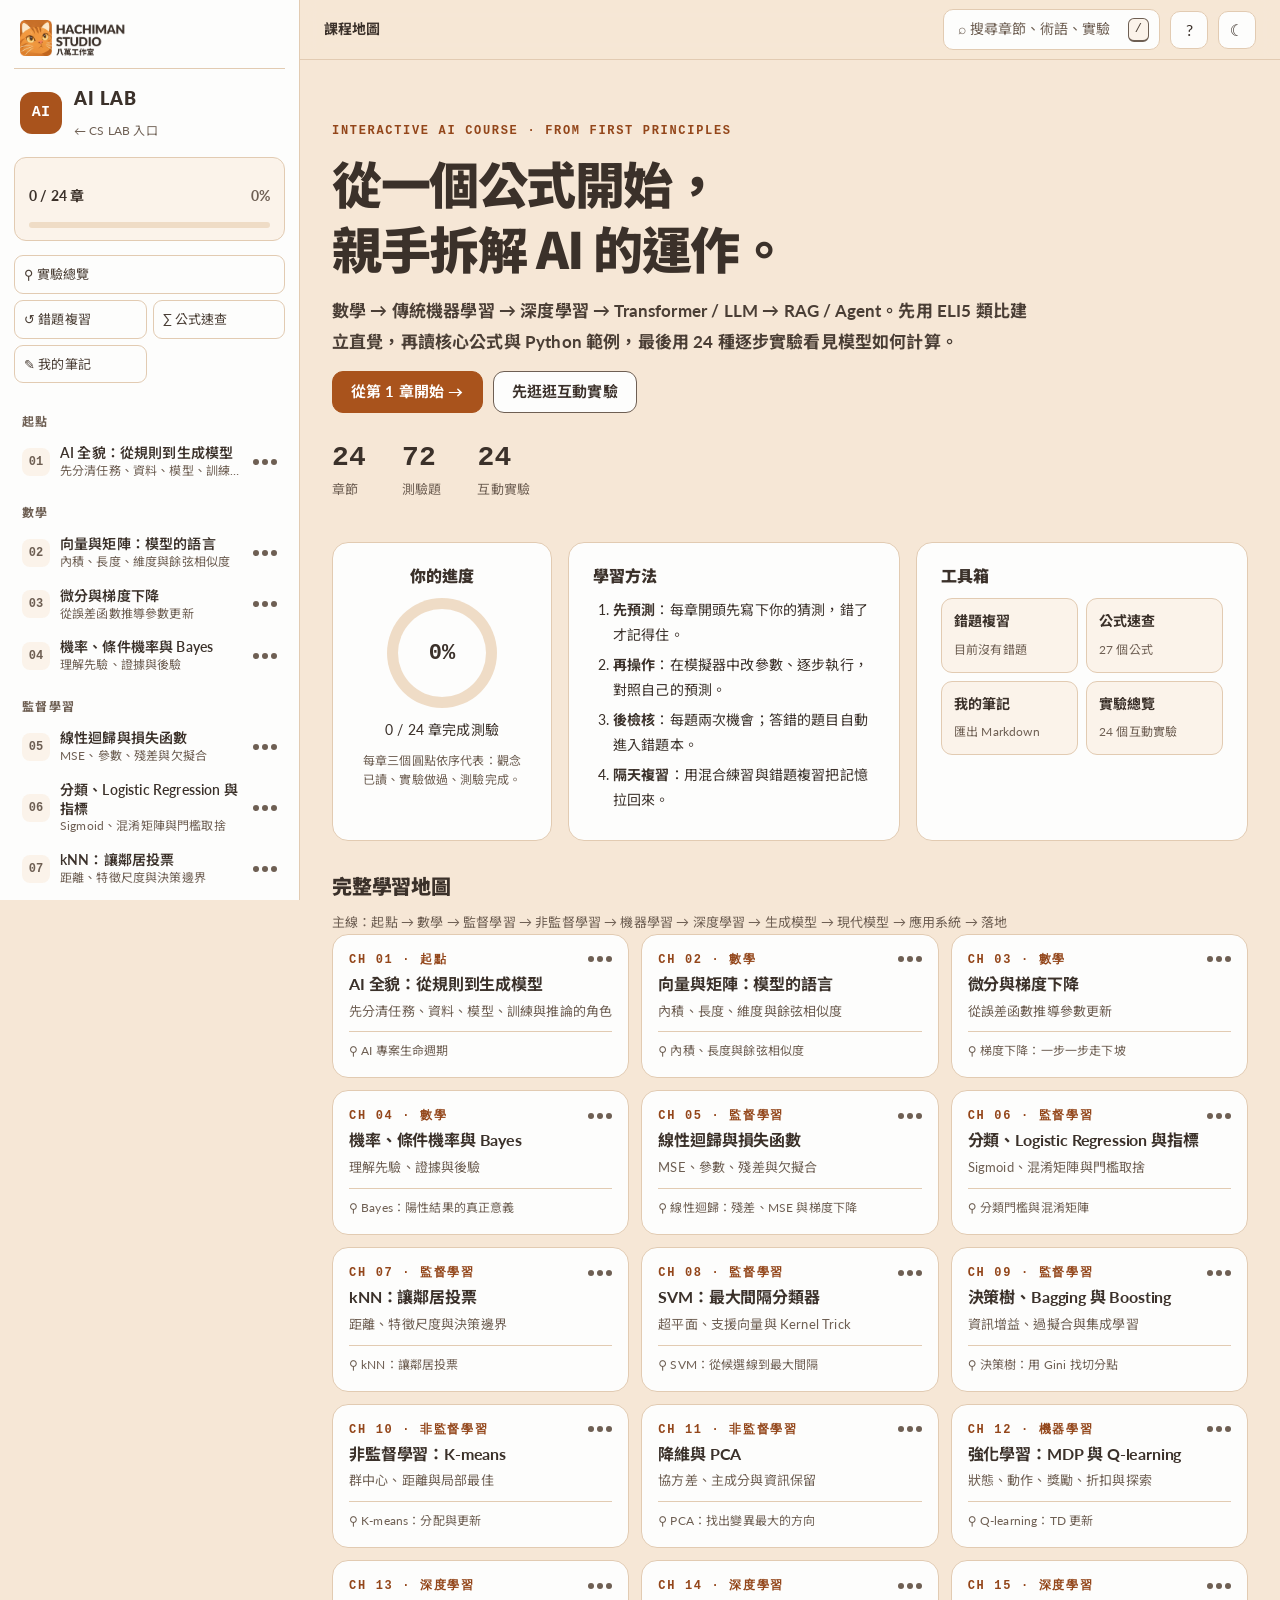
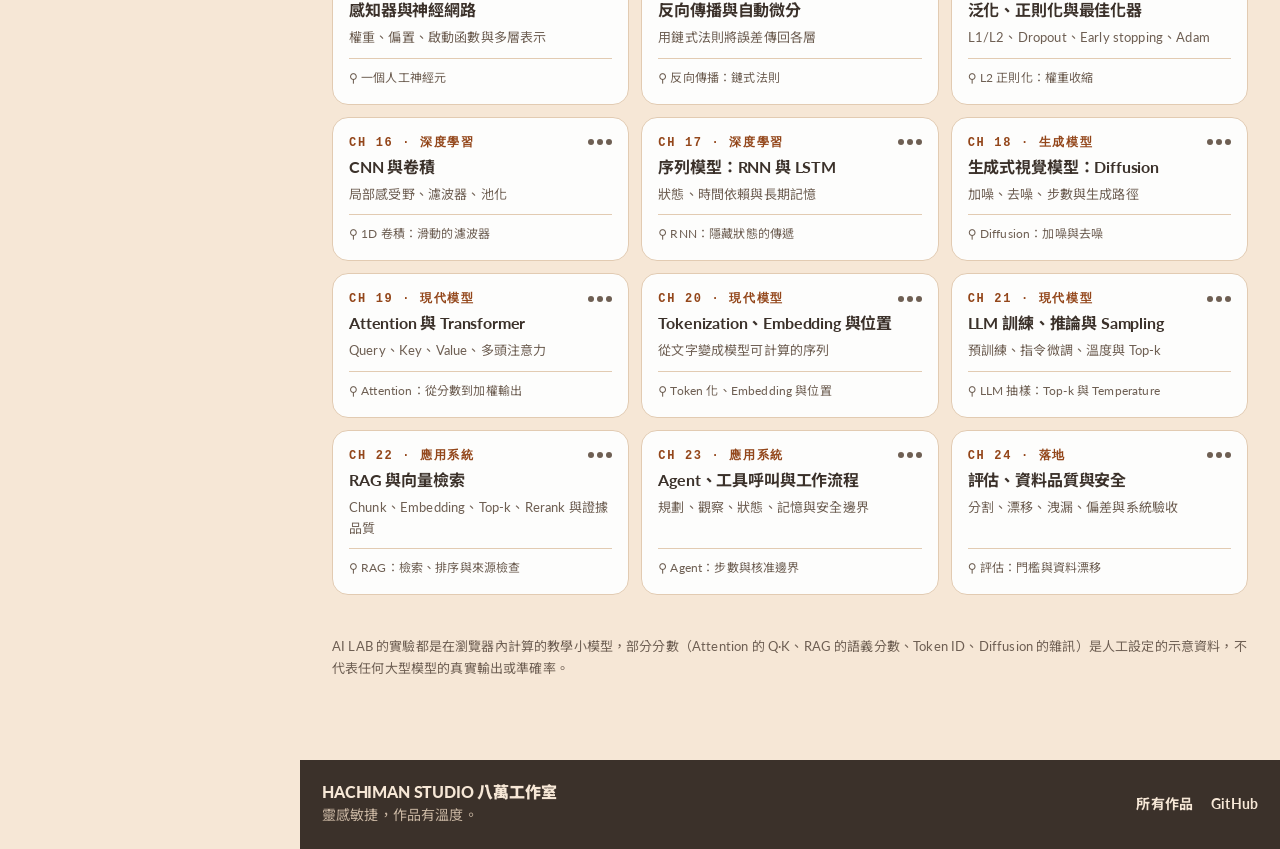
==== commit f94fd269: "Apply HACHIMAN STUDIO design system as the default look - shared/brand/: the design system's tokens." ====
--- a/ai/index.html
+++ b/ai/index.html
@@ -1,14 +1,23 @@
 <!DOCTYPE html>
-<html lang="zh-Hant">
+<html lang="zh-Hant" data-scene="ellinia">
 <head>
 <meta charset="utf-8">
 <meta name="viewport" content="width=device-width,initial-scale=1,viewport-fit=cover">
-<meta name="theme-color" content="#0b1120">
+<meta name="theme-color" content="#F6E7D6">
 <meta name="description" content="AI LAB：24 章人工智慧演算法與模型互動自學教材，數學、機器學習、神經網路、Transformer、LLM、RAG、Agent；72 題測驗，24 種逐步實驗，離線可用。">
-<title>AI LAB — AI 演算法與模型互動學習</title>
-<link rel="icon" href="data:image/svg+xml,%3Csvg xmlns='http://www.w3.org/2000/svg' viewBox='0 0 64 64'%3E%3Crect width='64' height='64' rx='14' fill='%23a5b4fc'/%3E%3Ctext x='32' y='43' font-size='30' text-anchor='middle' font-family='monospace' font-weight='700' fill='%230b1120'%3EAI%3C/text%3E%3C/svg%3E">
+<link rel="preconnect" href="https://fonts.googleapis.com">
+<link rel="preconnect" href="https://fonts.gstatic.com" crossorigin>
+<link rel="stylesheet" href="https://fonts.googleapis.com/css2?family=Lato:wght@400;700;900&family=Noto+Sans+TC:wght@400;700;900&display=swap">
+<link rel="stylesheet" href="../shared/brand/tokens.css">
+<link rel="stylesheet" href="../shared/brand/bundle.css">
+<title>AI LAB — AI 演算法與模型互動學習 · HACHIMAN STUDIO</title>
+<link rel="icon" href="../shared/brand/favicon.ico" sizes="any">
+<link rel="icon" type="image/png" sizes="32x32" href="../shared/brand/hachiman-icon-32.png">
+<link rel="apple-touch-icon" href="../shared/brand/hachiman-icon-180.png">
 <link rel="stylesheet" href="../shared/cslab.css">
 <link rel="stylesheet" href="assets/ai-labs.css">
+<link rel="stylesheet" href="../shared/skin-maple.css">
+<script>try{if(localStorage.getItem('cslab.skin')==='maple'&&localStorage.getItem('cslab.art')==='1')document.documentElement.dataset.skin='maple'}catch(e){}</script>
 <script>try{var s=JSON.parse(localStorage.getItem('ailab.progress')||'null'),t=s?s.theme:JSON.parse(localStorage.getItem('ailab.theme')||'null');if(t==='light'||t==='dark')document.documentElement.dataset.theme=t}catch(e){}</script>
 </head>
 <body>
@@ -17,6 +26,10 @@
 <script src="assets/course.js"></script>
 <script src="../shared/cslab-ui.js"></script>
 <script src="assets/labs.js"></script>
+<script src="../shared/cslab-challenge.js"></script>
+<script src="assets/challenges.js"></script>
 <script src="../shared/cslab-app.js"></script>
+<script src="../shared/cslab-skin.js"></script>
+<script src="../shared/cslab-game.js"></script>
 </body>
 </html>
--- a/shared/brand/tokens.css
+++ b/shared/brand/tokens.css
@@ -0,0 +1,151 @@
+/* HACHIMAN STUDIO 設計系統 — generated from tokens.json */
+:root, [data-theme="light"] {
+  --hachiman-ginger: #c86a2d;
+  --cream: #f6e7d6;
+  --charcoal: #3b312a;
+  --orei-white: #fdfdfc;
+  --sage: #9ba487;
+  --surface: #fdfdfc;
+  --surface-2: #fbf3ea;
+  --cream-deep: #efdcc6;
+  --line: #e2cbb2;
+  --control-border: #6e5f53;
+  --ink: #3b312a;
+  --ink-muted: #6e5f53;
+  --ginger-text: #93461a;
+  --action: #a9531c;
+  --on-action: #ffffff;
+  --focus-ring: var(--hachiman-ginger);
+  --ginger-soft: #f8dcc7;
+  --sage-text: #5b6448;
+  --sage-soft: #e3e7d9;
+  --danger-text: #a1271b;
+  --danger-soft: #f6d5cf;
+}
+[data-theme="dark"] {
+  --hachiman-ginger: #e08a4e;
+  --cream: #241e1a;
+  --charcoal: #3b312a;
+  --orei-white: #fdfdfc;
+  --sage: #9ba487;
+  --surface: #2f2721;
+  --surface-2: #3a3029;
+  --cream-deep: #3a3029;
+  --line: #4a3d33;
+  --control-border: #c9b6a2;
+  --ink: #f6e7d6;
+  --ink-muted: #c9b6a2;
+  --ginger-text: #f0a673;
+  --action: #e08a4e;
+  --on-action: #241e1a;
+  --focus-ring: var(--hachiman-ginger);
+  --ginger-soft: #4a3020;
+  --sage-text: #b9c49f;
+  --sage-soft: #343a2a;
+  --danger-text: #f2a08f;
+  --danger-soft: #4a2621;
+}
+:root {
+  --space-4: 4px;
+  --space-6: 6px;
+  --space-8: 8px;
+  --space-10: 10px;
+  --space-12: 12px;
+  --space-14: 14px;
+  --space-16: 16px;
+  --space-18: 18px;
+  --space-22: 22px;
+  --space-40: 40px;
+  --space-64: 64px;
+  --radius-xs: 6px;
+  --radius-control: 12px;
+  --radius-button: 14px;
+  --radius-tile: 16px;
+  --radius-panel: 20px;
+  --radius-card: 24px;
+  --radius-hero: 28px;
+  --radius-pill: 999px;
+  --font-sans: Lato, "Noto Sans TC", system-ui, sans-serif;
+  --font-zh: "Noto Sans TC", Lato, system-ui, sans-serif;
+  --font-latin: Lato, "Noto Sans TC", system-ui, sans-serif;
+  --font-mono: ui-monospace, SFMono-Regular, Menlo, Consolas, monospace;
+}
+.display {
+  font-family: var(--font-zh);
+  font-size: 52px;
+  line-height: 1.1;
+  font-weight: 900;
+}
+.h1 {
+  font-family: var(--font-zh);
+  font-size: 36px;
+  line-height: 1.15;
+  font-weight: 900;
+}
+.h2 {
+  font-family: var(--font-zh);
+  font-size: 26px;
+  line-height: 1.25;
+  font-weight: 900;
+}
+.h3 {
+  font-family: var(--font-zh);
+  font-size: 22px;
+  line-height: 1.3;
+  font-weight: 900;
+}
+.title-sm {
+  font-family: var(--font-zh);
+  font-size: 17px;
+  line-height: 1.4;
+  font-weight: 900;
+}
+.lead {
+  font-family: var(--font-sans);
+  font-size: 22px;
+  line-height: 1.5;
+  font-weight: 700;
+}
+.body {
+  font-family: var(--font-sans);
+  font-size: 16px;
+  line-height: 1.75;
+  font-weight: 400;
+}
+.body-sm {
+  font-family: var(--font-sans);
+  font-size: 14px;
+  line-height: 1.65;
+  font-weight: 400;
+}
+.label {
+  font-family: var(--font-sans);
+  font-size: 13px;
+  line-height: 1.4;
+  font-weight: 700;
+}
+.tag {
+  font-family: var(--font-sans);
+  font-size: 12px;
+  line-height: 1.4;
+  font-weight: 700;
+}
+.wordmark {
+  font-family: var(--font-latin);
+  font-size: 46px;
+  line-height: 0.95;
+  font-weight: 900;
+  letter-spacing: -0.02em;
+}
+.readout {
+  font-family: var(--font-latin);
+  font-size: 48px;
+  line-height: 1;
+  font-weight: 900;
+}
+.code {
+  font-family: var(--font-mono);
+  font-size: 14px;
+  line-height: 1.6;
+  font-weight: 400;
+}
--- a/shared/brand/bundle.css
+++ b/shared/brand/bundle.css
@@ -0,0 +1,183 @@
+/* HACHIMAN STUDIO — 共用元件樣式。只用 tokens.css 的變數，不寫死色碼。class 一律以 hs- 開頭。 */
+
+/* 頁面基底 */
+.hs-page {
+  margin: 0;
+  background: var(--cream);
+  color: var(--ink);
+  font-family: var(--font-sans);
+  font-size: 16px;
+  line-height: 1.75;
+  -webkit-font-smoothing: antialiased;
+}
+.hs-page :focus-visible,
+.hs-focus:focus-visible {
+  outline: 3px solid var(--focus-ring);
+  outline-offset: 2px;
+}
+.hs-page a { color: var(--ginger-text); }
+.hs-page a:hover { color: var(--ink); }
+.hs-page code {
+  font-family: var(--font-mono);
+  font-size: 0.875em;
+  background: var(--cream);
+  padding: 1px 6px;
+  border-radius: var(--radius-xs);
+}
+
+/* Button */
+.hs-btn {
+  display: inline-flex;
+  align-items: center;
+  justify-content: center;
+  gap: var(--space-8);
+  min-height: 48px;
+  padding: 0 22px;
+  border-radius: var(--radius-button);
+  border: 2px solid transparent;
+  font: 700 16px/1.2 var(--font-sans);
+  text-decoration: none;
+  cursor: pointer;
+  white-space: nowrap;
+}
+.hs-btn:focus-visible { outline: 3px solid var(--focus-ring); outline-offset: 2px; }
+.hs-btn--primary { background: var(--action); color: var(--on-action); }
+.hs-btn--primary:hover { filter: brightness(0.92); }
+.hs-btn--secondary { background: transparent; color: var(--ink); border-color: var(--ink); padding: 0 20px; }
+.hs-btn--secondary:hover { background: var(--surface-2); }
+.hs-btn--sm { min-height: 40px; padding: 0 16px; font-size: 14px; }
+.hs-btn[disabled], .hs-btn[aria-disabled="true"] { opacity: 0.45; cursor: not-allowed; filter: none; }
+
+/* Tag */
+.hs-tag {
+  display: inline-flex;
+  align-items: center;
+  gap: var(--space-4);
+  flex: none;
+  padding: 3px 10px;
+  border-radius: var(--radius-pill);
+  font: 700 12px/1.4 var(--font-sans);
+  background: var(--surface-2);
+  color: var(--ink-muted);
+}
+.hs-tag--warn { background: var(--ginger-soft); color: var(--ginger-text); }
+.hs-tag--done { background: var(--sage-soft); color: var(--sage-text); }
+.hs-tag--danger { background: var(--danger-soft); color: var(--danger-text); }
+
+/* Card */
+.hs-card {
+  background: var(--surface);
+  color: var(--ink);
+  border-radius: var(--radius-card);
+  padding: var(--space-22);
+  display: flex;
+  flex-direction: column;
+  gap: var(--space-12);
+  min-width: 0;
+}
+.hs-card__label { font: 700 13px/1.4 var(--font-sans); color: var(--ink-muted); }
+.hs-card__title { margin: 0; font: 900 22px/1.3 var(--font-zh); }
+.hs-card__body { margin: 0; font-size: 15px; line-height: 1.7; }
+.hs-card__art {
+  display: flex;
+  align-items: flex-end;
+  justify-content: center;
+  height: 150px;
+  background: var(--cream);
+  border-radius: var(--radius-tile);
+  overflow: hidden;
+}
+.hs-card__art img { max-height: 140px; width: auto; }
+
+/* Notice：吉祥物提示框 */
+.hs-notice {
+  display: flex;
+  gap: var(--space-14);
+  align-items: flex-start;
+  background: var(--surface);
+  color: var(--ink);
+  border-radius: var(--radius-card);
+  padding: var(--space-22);
+}
+.hs-notice__art { flex: none; width: 76px; height: auto; }
+.hs-notice__text { display: flex; flex-direction: column; gap: var(--space-6); min-width: 0; }
+.hs-notice__title { margin: 0; font: 900 17px/1.4 var(--font-zh); }
+.hs-notice__body { margin: 0; font-size: 14px; line-height: 1.65; }
+.hs-notice--dark { background: var(--charcoal); color: #f6e7d6; align-items: center; }
+.hs-notice--dark .hs-notice__art { width: 72px; border-radius: var(--radius-tile); background: var(--cream-deep); }
+.hs-notice--danger { background: var(--danger-soft); color: var(--danger-text); }
+
+/* PawSteps：肉球足跡步驟 */
+.hs-steps { display: flex; align-items: center; gap: var(--space-10); margin: 0; padding: 0; list-style: none; }
+.hs-steps__item { display: flex; align-items: center; gap: var(--space-8); font-weight: 700; color: var(--ink); white-space: nowrap; }
+.hs-steps__item svg { width: 30px; height: 30px; flex: none; }
+.hs-steps__item--done svg * { fill: var(--hachiman-ginger); stroke: none; }
+.hs-steps__item--current svg * { fill: none; stroke: var(--action); stroke-width: 1.7; }
+.hs-steps__item--todo { color: var(--ink-muted); font-weight: 400; }
+.hs-steps__item--todo svg * { fill: var(--cream-deep); stroke: none; }
+.hs-steps__line { flex: 1; min-width: 16px; border-top: 2px dashed var(--line); }
+
+/* Readout：大數字讀數 */
+.hs-readout { display: flex; flex-direction: column; gap: var(--space-10); }
+.hs-readout__label { font: 700 13px/1.4 var(--font-sans); letter-spacing: 0.06em; }
+.hs-readout__value { font: 900 48px/1 var(--font-latin); font-variant-numeric: tabular-nums; }
+.hs-readout__unit { font-size: 0.5em; }
+.hs-readout__meter { height: 10px; border-radius: 5px; background: var(--cream-deep); overflow: hidden; }
+.hs-readout__fill { height: 100%; border-radius: 5px; background: var(--hachiman-ginger); }
+.hs-readout__note { font-size: 13px; color: var(--ink-muted); }
+
+/* Field：輸入框 */
+.hs-field { display: flex; flex-direction: column; gap: var(--space-6); min-width: 0; }
+.hs-field__label { font: 700 13px/1.4 var(--font-sans); color: var(--ink); }
+.hs-field__input {
+  height: 44px;
+  padding: 0 14px;
+  border-radius: var(--radius-control);
+  border: 1.5px solid var(--control-border);
+  background: var(--surface);
+  color: var(--ink);
+  font: 400 15px/1.4 var(--font-sans);
+  min-width: 0;
+}
+.hs-field__input::placeholder { color: var(--ink-muted); }
+.hs-field__input:focus-visible { outline: 3px solid var(--focus-ring); outline-offset: 2px; }
+.hs-field__hint { font-size: 13px; color: var(--ink-muted); }
+.hs-field--error .hs-field__input { border-color: var(--danger-text); }
+.hs-field--error .hs-field__hint { color: var(--danger-text); }
+
+/* SiteHeader：每個專案共用的頂部導覽 */
+.hs-header {
+  display: flex;
+  align-items: center;
+  justify-content: space-between;
+  flex-wrap: wrap;
+  gap: var(--space-12) var(--space-22);
+  padding: var(--space-14) var(--space-22);
+  background: var(--surface);
+  border-bottom: 1.5px solid var(--line);
+}
+.hs-header__brand { display: inline-flex; align-items: center; gap: var(--space-10); text-decoration: none; color: var(--ink); }
+.hs-header__brand img { height: 40px; width: auto; display: block; }
+.hs-header__project { font: 900 17px/1.2 var(--font-zh); padding-left: var(--space-10); border-left: 2px solid var(--line); }
+.hs-header__nav { display: flex; flex-wrap: wrap; gap: var(--space-4) var(--space-18); }
+.hs-header__nav a { color: var(--ink); font-weight: 700; font-size: 15px; text-decoration: none; padding: 6px 0; }
+.hs-header__nav a:hover, .hs-header__nav a[aria-current="page"] { color: var(--ginger-text); text-decoration: underline; text-underline-offset: 6px; text-decoration-thickness: 2px; }
+
+/* SiteFooter：每個專案共用的頁尾 */
+.hs-footer {
+  display: flex;
+  align-items: center;
+  justify-content: space-between;
+  flex-wrap: wrap;
+  gap: var(--space-12) var(--space-22);
+  padding: var(--space-22);
+  background: var(--charcoal);
+  color: #f6e7d6;
+  font-size: 14px;
+}
+.hs-footer__brand { display: flex; flex-direction: column; gap: 2px; }
+.hs-footer__name { font: 900 16px/1.2 var(--font-latin); letter-spacing: -0.01em; }
+.hs-footer__tagline { color: #c9b6a2; }
+.hs-footer__links { display: flex; flex-wrap: wrap; gap: var(--space-6) var(--space-18); }
+.hs-footer__links a { color: #f6e7d6; font-weight: 700; }
+.hs-footer__links a:hover { color: #f0a673; }
--- a/shared/cslab.css
+++ b/shared/cslab.css
@@ -1,42 +1,40 @@
 /* CS LAB 共用樣式：設計變數 → 版面 → 共用元件 → 首頁 → 章節頁 → 測驗 → 工具頁 → 對話框 → 互動實驗元件 → 響應式。各課專屬的實驗樣式放在各自的 assets/。 */
 :root {
+  /* HACHIMAN STUDIO 八萬工作室設計系統（shared/brand/tokens.css）：學術外觀的顏色與字體都指向設計系統的 tokens。
+     --surface、--surface-2、--line 與設計系統同名，直接沿用；楓之谷外觀（skin-maple.css）另有一整組自己的值。
+     不在設計系統裡的色（第二資料色、圖表系列 j0–j5）取自品牌圖表配色：橘、石板藍、芥黃、梅紫、磚紅、苔綠。 */
   color-scheme: light;
-  --bg: #f6f7fb; --surface: #ffffff; --surface-2: #f0f3f8; --surface-3: #e7ecf4; --line: #dce3ed; --line-strong: #c4cfdd;
-  --text: #142033; --text-2: #34445c; --muted: #5d6c83;
-  --accent: #0d9488; --accent-strong: #0f766e; --accent-soft: #ccfbf1; --on-accent: #ffffff;
-  --blue: #2563eb; --blue-soft: #dbeafe; --amber: #b45309; --amber-soft: #fef3c7; --rose: #be123c; --rose-soft: #ffe4e6; --green: #15803d; --green-soft: #dcfce7; --violet: #7c3aed; --violet-soft: #ede9fe;
-  --j0: #0d9488; --j1: #2563eb; --j2: #d97706; --j3: #c026d3; --j4: #dc2626; --j5: #4d7c0f;
-  --shadow: 0 1px 2px rgb(15 23 42 / .06), 0 4px 16px rgb(15 23 42 / .05);
-  --radius: 14px; --side-w: 300px;
-  --font: -apple-system, BlinkMacSystemFont, "Segoe UI", "Noto Sans TC", "PingFang TC", "Microsoft JhengHei", system-ui, sans-serif;
+  --bg: var(--cream); --surface-3: var(--cream-deep); --line-strong: var(--control-border);
+  --text: var(--ink); --muted: var(--ink-muted);
+  --accent: var(--action); --accent-strong: var(--ginger-text); --accent-soft: var(--ginger-soft); --on-accent: var(--on-action);
+  --amber: var(--ginger-text); --amber-soft: var(--ginger-soft); --rose: var(--danger-text); --rose-soft: var(--danger-soft); --green: var(--sage-text); --green-soft: var(--sage-soft);
+  --text-2: #4a3e35; --blue: #4a6c8c; --blue-soft: #e3eaf1; --violet: #8a5a7a; --violet-soft: #f0e4ec;
+  --j0: #c86a2d; --j1: #4a6c8c; --j2: #a87a12; --j3: #8a5a7a; --j4: #b5473a; --j5: #6b7a4f;
+  --shadow: none;
+  --radius: var(--radius-tile); --side-w: 300px;
+  --font: var(--font-sans);
   --mono: ui-monospace, "SFMono-Regular", "Cascadia Code", "JetBrains Mono", Consolas, monospace;
 }
 :root[data-theme="dark"] { color-scheme: dark;
-  --bg: #0b1120; --surface: #111a2c; --surface-2: #162236; --surface-3: #1d2b43; --line: #24344f; --line-strong: #34486a;
-  --text: #e8eef8; --text-2: #c3cfe0; --muted: #94a3bb;
-  --accent: #5eead4; --accent-strong: #99f6e4; --accent-soft: #123b3a; --on-accent: #052e2b;
-  --blue: #7cb6ff; --blue-soft: #16294a; --amber: #f6c177; --amber-soft: #3a2a12; --rose: #fb7185; --rose-soft: #3d1622; --green: #86efac; --green-soft: #133224; --violet: #c4b5fd; --violet-soft: #2a2250;
-  --j0: #2dd4bf; --j1: #60a5fa; --j2: #fbbf24; --j3: #e879f9; --j4: #f87171; --j5: #a3e635;
-  --shadow: 0 1px 2px rgb(0 0 0 / .3), 0 8px 24px rgb(0 0 0 / .18);
+  --text-2: #e6d3be; --blue: #a9c1d9; --blue-soft: #2b3540; --violet: #d3aac6; --violet-soft: #3a2a35;
+  --j0: #e08a4e; --j1: #8fb0cf; --j2: #e8c06a; --j3: #c99bbb; --j4: #e58a7e; --j5: #b9c49f;
 }
 @media (prefers-color-scheme: dark) { :root:not([data-theme="light"]) { color-scheme: dark;
-  --bg: #0b1120; --surface: #111a2c; --surface-2: #162236; --surface-3: #1d2b43; --line: #24344f; --line-strong: #34486a;
-  --text: #e8eef8; --text-2: #c3cfe0; --muted: #94a3bb;
-  --accent: #5eead4; --accent-strong: #99f6e4; --accent-soft: #123b3a; --on-accent: #052e2b;
-  --blue: #7cb6ff; --blue-soft: #16294a; --amber: #f6c177; --amber-soft: #3a2a12; --rose: #fb7185; --rose-soft: #3d1622; --green: #86efac; --green-soft: #133224; --violet: #c4b5fd; --violet-soft: #2a2250;
-  --j0: #2dd4bf; --j1: #60a5fa; --j2: #fbbf24; --j3: #e879f9; --j4: #f87171; --j5: #a3e635;
-  --shadow: 0 1px 2px rgb(0 0 0 / .3), 0 8px 24px rgb(0 0 0 / .18);
+  --hachiman-ginger: #e08a4e; --cream: #241e1a; --charcoal: #3b312a; --orei-white: #fdfdfc; --sage: #9ba487; --surface: #2f2721; --surface-2: #3a3029; --cream-deep: #3a3029; --line: #4a3d33; --control-border: #c9b6a2; --ink: #f6e7d6; --ink-muted: #c9b6a2; --ginger-text: #f0a673; --action: #e08a4e; --on-action: #241e1a; --focus-ring: var(--hachiman-ginger); --ginger-soft: #4a3020; --sage-text: #b9c49f; --sage-soft: #343a2a; --danger-text: #f2a08f; --danger-soft: #4a2621;
+  --text-2: #e6d3be; --blue: #a9c1d9; --blue-soft: #2b3540; --violet: #d3aac6; --violet-soft: #3a2a35;
+  --j0: #e08a4e; --j1: #8fb0cf; --j2: #e8c06a; --j3: #c99bbb; --j4: #e58a7e; --j5: #b9c49f;
 } }
 
 * { box-sizing: border-box; }
 html { scroll-padding-top: 72px; -webkit-text-size-adjust: 100%; }
 body { margin: 0; background: var(--bg); color: var(--text); font: 16px/1.75 var(--font); letter-spacing: .01em; }
-a { color: var(--blue); text-underline-offset: 3px; }
+a { color: var(--accent-strong); text-underline-offset: 3px; }
 button, input, select, textarea { font: inherit; color: inherit; }
 code, pre, kbd { font-family: var(--mono); }
 h1, h2, h3, h4 { line-height: 1.3; margin: 0; letter-spacing: -.01em; }
+:root:not([data-skin="maple"]) :is(h1, h2) { font-family: var(--font-zh); font-weight: 900; }
 p { margin: 0; }
-:focus-visible { outline: 3px solid var(--accent); outline-offset: 2px; border-radius: 6px; }
+:focus-visible { outline: 3px solid var(--focus-ring); outline-offset: 2px; border-radius: 6px; }
 .skip-link { position: fixed; left: 12px; top: -120px; z-index: 100; background: var(--accent); color: var(--on-accent); padding: 8px 14px; border-radius: 8px; font-weight: 700; }
 .skip-link:focus { top: 8px; }
 .muted { color: var(--muted); }
@@ -50,6 +48,15 @@
 .side { position: fixed; inset: 0 auto 0 0; width: var(--side-w); background: var(--surface); border-right: 1px solid var(--line); overflow-y: auto; padding: 18px 14px 24px; z-index: 30; display: flex; flex-direction: column; gap: 14px; scrollbar-width: thin; }
 .main { margin-left: var(--side-w); flex: 1; min-width: 0; outline: none; }
 .content { max-width: 1040px; margin: 0 auto; padding: 28px 32px 80px; }
+/* HACHIMAN STUDIO 八萬工作室組合字標（側欄最上方，連回作品集）；深色主題換反白版，楓之谷外觀不顯示 */
+.studio-mark { display: block; padding: 2px 6px 12px; border-bottom: 1.5px solid var(--line); }
+.studio-mark img { height: 36px; width: auto; display: block; }
+.studio-lockup-reverse { display: none !important; }
+:root[data-theme="dark"] .studio-lockup { display: none !important; }
+:root[data-theme="dark"] .studio-lockup-reverse { display: block !important; }
+@media (prefers-color-scheme: dark) { :root:not([data-theme="light"]) .studio-lockup { display: none !important; } :root:not([data-theme="light"]) .studio-lockup-reverse { display: block !important; } }
+:root[data-skin="maple"] .studio-mark { display: none; }
+.main > .hs-footer a { text-decoration: none; }
 .brand { display: flex; gap: 12px; align-items: center; padding: 0 6px; }
 .brand-mark { width: 42px; height: 42px; border-radius: 12px; display: grid; place-items: center; background: var(--accent); color: var(--on-accent); font: 800 15px var(--mono); text-decoration: none; }
 .brand-name { display: block; font-weight: 800; font-size: 18px; color: var(--text); text-decoration: none; letter-spacing: .06em; }
@@ -386,6 +393,36 @@
   .content { padding: 20px 18px 72px; }
   .grid-2, .grid-3 { grid-template-columns: 1fr; }
 }
+/* 互動挑戰（shared/cslab-challenge.js）：每章頁尾的互動自我檢測 */
+.challenge-slot { margin-top: 28px; }
+.challenge { border-top: 3px solid var(--accent); }
+.ch-head { display: flex; justify-content: space-between; align-items: center; gap: 8px; flex-wrap: wrap; }
+.ch-head .label { margin: 0 !important; }
+.ch-title { font-size: 19px; margin: 8px 0 4px; }
+.ch-task { color: var(--text-2); }
+.ch-rounds { display: flex; align-items: center; gap: 6px; margin: 10px 0 2px; }
+.ch-rounds i { width: 22px; height: 6px; border-radius: 3px; background: var(--surface-3); }
+.ch-rounds i.on { background: var(--green); } .ch-rounds i.cur { background: var(--accent); }
+.ch-body { margin-top: 12px; }
+.ch-goal { font-size: 15.5px; margin: 10px 0; }
+.ch-claim { font-size: 15px; padding: 2px 8px; border-radius: 7px; background: var(--surface-2); white-space: normal; overflow-wrap: anywhere; }
+.ch-msg:empty { padding: 0; margin: 0; border: 0; }
+.ch-hints { margin: 10px 0; padding: 10px 14px 10px 34px; border-radius: 11px; background: var(--amber-soft); font-size: 14.5px; }
+.ch-hints li + li { margin-top: 4px; }
+.ch-record { margin: 4px 0 0; }
+.ch-explain { margin-top: 14px; padding: 14px 16px; border-radius: 12px; border: 1px solid var(--line); background: var(--surface-2); }
+.ch-explain h4 { font-size: 15px; margin: 0 0 8px; }
+.ch-explain p, .ch-explain li { font-size: 14.5px; }
+.ch-tags { display: flex; gap: 6px; flex-wrap: wrap; margin-top: 10px; }
+.ch-toggle[aria-pressed="true"] { border-color: var(--accent); background: var(--accent-soft); color: var(--accent-strong); }
+.ch-truth tr.sel td { background: var(--rose-soft); }
+.ch-log { padding-left: 20px; }
+.ch-lr { align-items: center; }
+.ch-lr .field.inline { flex: 1 1 220px; }
+.ch-lr .field.inline > span { white-space: nowrap; }
+.ch-lr .range { min-width: 140px; }
+.ch-plot { margin: 10px 0; }
+.ch-plot .ai-legend { text-align: center; }
 @media (max-width: 640px) {
   body { font-size: 15.5px; }
   .home-grid { grid-template-columns: 1fr; }
@@ -402,6 +439,58 @@
   .seg button { padding: 6px 9px; font-size: 13px; }
 }
 @media (prefers-reduced-motion: reduce) { *, *::before, *::after { animation: none !important; transition: none !important; scroll-behavior: auto !important; } }
+/* ---------- 程式實作（shared/cslab-code.js 與 challenge-poc 共用的編輯器）---------- */
+/* 編輯器：textarea 疊在語法上色的 pre 上，字型與行高必須完全一樣 */
+.ed { --ed-font: 13.5px/1.6 var(--mono); position: relative; display: flex; height: min(56vh, 480px); min-height: 240px; border: 1px solid var(--line-strong); border-radius: 10px; overflow: hidden; background: #0f172a; color: #e2e8f0; }
+.ed-gutter { flex: none; width: 3.2em; overflow: hidden; padding: 10px 0; background: #0b1222; color: #64748b; text-align: right; font: var(--ed-font); user-select: none; }
+.ed-lines { white-space: pre; padding-right: 8px; }
+.ed-main { position: relative; flex: 1; min-width: 0; overflow: hidden; }
+.ed-hl, .ed-input { margin: 0; padding: 10px 12px; font: var(--ed-font); tab-size: 4; white-space: pre; letter-spacing: normal; word-spacing: normal; }
+.ed-hl { position: absolute; inset: 0 auto auto 0; pointer-events: none; min-width: 100%; }
+.ed-hl code { font: inherit; background: none; padding: 0; color: inherit; }
+.ed .ed-input { position: absolute; inset: 0; width: 100%; height: 100%; min-height: 0; resize: none; border: 0; border-radius: 0; outline: none; box-shadow: none; background: transparent; color: transparent; caret-color: #f8fafc; overflow: auto; }
+.ed .ed-input::selection { background: rgb(148 163 184 / .35); color: transparent; }
+.ed:focus-within { border-color: var(--accent); box-shadow: 0 0 0 3px color-mix(in srgb, var(--accent) 30%, transparent); }
+.tk-kw { color: #c792ea; } .tk-str { color: #c3e88d; } .tk-com { color: #7f8ea3; font-style: italic; } .tk-num { color: #f78c6c; } .tk-pre { color: #89ddff; }
+.code-label { white-space: nowrap; }
+.code-picks { margin: 4px 0 10px; }
+.code-title { margin: 6px 0 4px; font-size: 19px; }
+.code-task { margin: 6px 0; }
+.code-io { display: grid; grid-template-columns: 1fr 1fr; gap: 10px 16px; }
+.code-io h4 { margin: 8px 0 2px; font-size: 14px; }
+.code-io p { margin: 0; font-size: 14.5px; }
+.code-sample, .code-iox { display: grid; grid-template-columns: repeat(auto-fit, minmax(150px, 1fr)); gap: 8px; margin-top: 10px; }
+.code-sample b, .code-iox b { font-size: 13px; }
+:is(.code-sample, .code-iox, .code-case) pre { margin: 4px 0 0; padding: 8px 10px; background: var(--surface-2); border: 1px solid var(--line); border-radius: 8px; font-family: var(--mono); font-size: 13px; white-space: pre-wrap; word-break: break-all; max-height: 220px; overflow: auto; }
+.code-bar { gap: 10px; margin-bottom: 10px; }
+.code-actions { gap: 8px; margin: 10px 0; align-items: center; }
+.code-stdin summary { cursor: pointer; font-size: 14px; color: var(--text-2); }
+.code-stdin textarea { width: 100%; margin-top: 6px; font-family: var(--mono); font-size: 13px; min-height: 80px; }
+.code-result:empty { display: none; }
+.code-verdict b:first-child { font-size: 17px; }
+.code-out { margin-top: 12px; }
+.code-out .seg button.has::after { content: " •"; color: var(--rose); }
+.code-pre { margin: 6px 0 0; min-height: 64px; max-height: 280px; overflow: auto; padding: 10px 12px; background: #0f172a; color: #e2e8f0; border-radius: 10px; font-family: var(--mono); font-size: 13px; white-space: pre-wrap; word-break: break-word; }
+.code-cases { list-style: none; margin: 12px 0 0; padding: 0; display: grid; gap: 6px; }
+.code-cases:empty { display: none; }
+.code-case { display: flex; flex-wrap: wrap; align-items: center; gap: 6px 10px; padding: 8px 10px; border: 1px solid var(--line); border-radius: 10px; background: var(--surface); }
+.code-case[data-verdict="AC"] { border-color: color-mix(in srgb, var(--green) 40%, var(--line)); }
+.code-case[data-verdict]:not([data-verdict="AC"]) { border-color: color-mix(in srgb, var(--rose) 40%, var(--line)); }
+.code-case[data-state="running"] { border-style: dashed; }
+.code-case-name { font-weight: 650; min-width: 9em; }
+.code-case > p, .code-case > details { flex-basis: 100%; margin: 2px 0 0; }
+.code-case summary { cursor: pointer; font-size: 13px; color: var(--text-2); }
+.code-hints { margin-top: 12px; }
+.code-hints p { margin: 6px 0; padding: 8px 12px; border-radius: 10px; background: var(--amber-soft); }
+.code-explain { margin-top: 12px; padding: 10px 14px; border-radius: 10px; background: var(--green-soft); border: 1px solid color-mix(in srgb, var(--green) 35%, transparent); }
+.code-explain h4 { margin: 0 0 4px; }
+@media (max-width: 640px) {
+  .ed { height: 50vh; }
+  .code-io { grid-template-columns: minmax(0, 1fr); }
+  .code-actions .btn { flex: 1 1 calc(50% - 8px); }
+  .code-case-name { min-width: 0; }
+}
+
 @media print {
   .side, .topbar, .tabs, .pager, .scrolltop, .cta, .row .btn, .lab-tools { display: none !important; }
   .main { margin: 0; }
--- a/shared/skin-maple.css
+++ b/shared/skin-maple.css
@@ -0,0 +1,651 @@
+/* =====================================================================
+   CS LAB 外觀「楓之谷」：舊版（v83）楓之谷用戶端，用遊戲原檔切好的素材組成。
+   規範見 .claude/skills/maple-skin/SKILL.md；外觀與 9-slice 數值沿用 self-research 的 assets/site.css。
+   - 只在 <html data-skin="maple"> 時生效；shared/cslab-skin.js 確認素材載入後才加上這個屬性，
+     素材載不到就維持原本的學術外觀。
+   - 素材不在本儲存庫：直接引用 self-research 已發布在同一網域的 assets/maple/（GitHub Pages 上是
+     /self-research/assets/maple/）。每張圖都在這個檔案裡寫出完整的相對路徑（不放在自訂屬性或行內樣式：
+     url() 在那裡會以頁面而不是本檔為基準解析）。路徑要和 cslab-skin.js 的 MAPLE_BASE 一致。
+   - 所有閱讀內容都放在遊戲視窗的淺色面板上；場景圖只在視窗後面。深色模式只把場景變成夜晚。
+   ===================================================================== */
+.npc-portrait, .skin-only, .hud, .perch, .bt-bar { display: none; }
+
+html:root[data-skin="maple"] {
+  color-scheme: light;
+  --bg: #eeeedd; --surface: #ffffff; --surface-2: #f6f6ee; --surface-3: #e6e6d8; --line: #c9c9b8; --line-strong: #a9a994;
+  --text: #2b2b2b; --text-2: #3a4048; --muted: #59626c;
+  --accent: #1d4f86; --accent-strong: #173a66; --accent-soft: #dde8f5; --on-accent: #ffffff;
+  --blue: #1d5fbf; --blue-soft: #dde8f5; --amber: #9a4a0c; --amber-soft: #fbf3c4; --rose: #b3261e; --rose-soft: #fbe3da; --green: #2f6f2a; --green-soft: #e1f0d8; --violet: #6a3fa0; --violet-soft: #eee5f8;
+  --j0: #0d9488; --j1: #2563eb; --j2: #d97706; --j3: #c026d3; --j4: #dc2626; --j5: #4d7c0f;
+  --shadow: none; --radius: 3px; --focus-ring: #1d4f86;
+  --font: -apple-system, BlinkMacSystemFont, "Segoe UI", "Noto Sans TC", "PingFang TC", "Microsoft JhengHei", system-ui, sans-serif;
+  --outline: -1px 0 #1a2a44, 1px 0 #1a2a44, 0 -1px #1a2a44, 0 1px #1a2a44, 1px 1px #1a2a44;
+  --cursor: url("../../self-research/assets/maple/cursor.png") 2 2;
+}
+:root[data-skin="maple"] body { background: #3366cc; cursor: url("../../self-research/assets/maple/cursor.png") 2 2, auto; }
+:root[data-skin="maple"] :is(a, button, summary, label, select, input[type="checkbox"], input[type="range"]) { cursor: url("../../self-research/assets/maple/cursor.png") 2 2, pointer; }
+
+/* 場景：固定在自己的一層（iOS 不支援 background-attachment: fixed），每門課在 <html data-scene> 指定
+   弓箭手村（預設）、魔法森林或登入畫面；手機載入 1280×720 的版本。夜晚是同一張場景加上海軍藍遮罩。 */
+:root[data-skin="maple"] body::before {
+  content: ""; position: fixed; left: 0; right: 0; top: 0; height: 100vh; height: 100lvh; z-index: 0; pointer-events: none;
+  background: url("../../self-research/assets/maple/scene-day.jpg") center bottom / cover no-repeat;
+}
+:root[data-skin="maple"][data-scene="ellinia"] body::before { background-image: url("../../self-research/assets/maple/scene-ellinia.jpg"); }
+:root[data-skin="maple"][data-scene="login"] body::before { background-image: url("../../self-research/assets/maple/scene-login.jpg"); }
+:root[data-skin="maple"] body[data-map-scene="ludibrium"]::before { background-image: url("../../self-research/assets/maple/scene-ludibrium.jpg"); }
+:root[data-skin="maple"] body[data-map-scene="clocktower"]::before { background-image: url("../../self-research/assets/maple/scene-clocktower.jpg"); }
+:root[data-skin="maple"] body[data-map-scene="orbis"]::before { background-image: url("../../self-research/assets/maple/scene-orbis.jpg"); }
+:root[data-skin="maple"] body[data-map-scene="el-nath"]::before { background-image: url("../../self-research/assets/maple/scene-el-nath.jpg"); }
+:root[data-skin="maple"] body[data-map-scene="leafre"]::before { background-image: url("../../self-research/assets/maple/scene-leafre.jpg"); }
+:root[data-skin="maple"] body[data-map-scene="lachelein"]::before { background-image: url("../../self-research/assets/maple/scene-lachelein.jpg"); }
+:root[data-skin="maple"] body[data-map-scene="henesys"]::before { background-image: url("../../self-research/assets/maple/scene-henesys.jpg"); }
+:root[data-skin="maple"] body[data-map-scene="ellinia-town"]::before { background-image: url("../../self-research/assets/maple/scene-ellinia-town.jpg"); }
+:root[data-skin="maple"] body[data-map-scene="perion"]::before { background-image: url("../../self-research/assets/maple/scene-perion.jpg"); }
+:root[data-skin="maple"] body[data-map-scene="kerning"]::before { background-image: url("../../self-research/assets/maple/scene-kerning.jpg"); }
+:root[data-skin="maple"] body[data-map-scene="lith-harbor"]::before { background-image: url("../../self-research/assets/maple/scene-lith-harbor.jpg"); }
+:root[data-skin="maple"] body[data-map-scene="sleepywood"]::before { background-image: url("../../self-research/assets/maple/scene-sleepywood.jpg"); }
+:root[data-skin="maple"] body[data-map-scene="nautilus"]::before { background-image: url("../../self-research/assets/maple/scene-nautilus.jpg"); }
+:root[data-skin="maple"] body[data-map-scene="edelstein"]::before { background-image: url("../../self-research/assets/maple/scene-edelstein.jpg"); }
+:root[data-skin="maple"] body[data-map-scene="mu-lung"]::before { background-image: url("../../self-research/assets/maple/scene-mu-lung.jpg"); }
+:root[data-skin="maple"] body[data-map-scene="ariant"]::before { background-image: url("../../self-research/assets/maple/scene-ariant.jpg"); }
+@media (max-width: 600px) {
+  :root[data-skin="maple"] body::before { background-image: url("../../self-research/assets/maple/scene-day-sm.jpg"); }
+  :root[data-skin="maple"][data-scene="ellinia"] body::before { background-image: url("../../self-research/assets/maple/scene-ellinia-sm.jpg"); }
+  :root[data-skin="maple"][data-scene="login"] body::before { background-image: url("../../self-research/assets/maple/scene-login-sm.jpg"); }
+  :root[data-skin="maple"] body[data-map-scene="ludibrium"]::before { background-image: url("../../self-research/assets/maple/scene-ludibrium-sm.jpg"); }
+  :root[data-skin="maple"] body[data-map-scene="clocktower"]::before { background-image: url("../../self-research/assets/maple/scene-clocktower-sm.jpg"); }
+  :root[data-skin="maple"] body[data-map-scene="orbis"]::before { background-image: url("../../self-research/assets/maple/scene-orbis-sm.jpg"); }
+  :root[data-skin="maple"] body[data-map-scene="el-nath"]::before { background-image: url("../../self-research/assets/maple/scene-el-nath-sm.jpg"); }
+  :root[data-skin="maple"] body[data-map-scene="leafre"]::before { background-image: url("../../self-research/assets/maple/scene-leafre-sm.jpg"); }
+  :root[data-skin="maple"] body[data-map-scene="lachelein"]::before { background-image: url("../../self-research/assets/maple/scene-lachelein-sm.jpg"); }
+  :root[data-skin="maple"] body[data-map-scene="henesys"]::before { background-image: url("../../self-research/assets/maple/scene-henesys-sm.jpg"); }
+  :root[data-skin="maple"] body[data-map-scene="ellinia-town"]::before { background-image: url("../../self-research/assets/maple/scene-ellinia-town-sm.jpg"); }
+  :root[data-skin="maple"] body[data-map-scene="perion"]::before { background-image: url("../../self-research/assets/maple/scene-perion-sm.jpg"); }
+  :root[data-skin="maple"] body[data-map-scene="kerning"]::before { background-image: url("../../self-research/assets/maple/scene-kerning-sm.jpg"); }
+  :root[data-skin="maple"] body[data-map-scene="lith-harbor"]::before { background-image: url("../../self-research/assets/maple/scene-lith-harbor-sm.jpg"); }
+  :root[data-skin="maple"] body[data-map-scene="sleepywood"]::before { background-image: url("../../self-research/assets/maple/scene-sleepywood-sm.jpg"); }
+  :root[data-skin="maple"] body[data-map-scene="nautilus"]::before { background-image: url("../../self-research/assets/maple/scene-nautilus-sm.jpg"); }
+  :root[data-skin="maple"] body[data-map-scene="edelstein"]::before { background-image: url("../../self-research/assets/maple/scene-edelstein-sm.jpg"); }
+  :root[data-skin="maple"] body[data-map-scene="mu-lung"]::before { background-image: url("../../self-research/assets/maple/scene-mu-lung-sm.jpg"); }
+  :root[data-skin="maple"] body[data-map-scene="ariant"]::before { background-image: url("../../self-research/assets/maple/scene-ariant-sm.jpg"); }
+}
+:root[data-skin="maple"][data-theme="dark"] body::before { box-shadow: inset 0 0 0 100vmax rgba(10, 16, 52, 0.68); }
+@media (prefers-color-scheme: dark) { :root[data-skin="maple"]:not([data-theme="light"]) body::before { box-shadow: inset 0 0 0 100vmax rgba(10, 16, 52, 0.68); } }
+:root[data-skin="maple"] :is(.app, .portal-main) { position: relative; z-index: 1; }
+:root[data-skin="maple"] :is(h1, h2, h3, h4) { font-weight: 900; color: #1c2b44; }
+:root[data-skin="maple"] :focus-visible { outline: 3px solid #ffb21e; outline-offset: 2px; border-radius: 0; }
+:root[data-skin="maple"] ::selection { background: #ffe39a; color: #2b2b2b; }
+
+/* ---------- 9-slice 視窗（UIWindow UtilDlgEx 切出的 win9 / win9s，數值見 SKILL.md）---------- */
+:root[data-skin="maple"] :is(.card, .lab, .lesson-head, .page-head, .detail, .term, .formula-card, .code-card, .course-card, .lab-card, .mp-win) {
+  border-style: solid; border-radius: 0; box-shadow: none; background: none; overflow: visible;
+  border-width: 28px 22px 34px 24px; border-image: url("../../self-research/assets/maple/win9s.png") 28 22 34 24 fill / 28px 22px 34px 24px stretch repeat;
+  image-rendering: auto;
+}
+/* 有按鈕列（底部藍帶）的視窗：互動實驗與測驗 */
+:root[data-skin="maple"] :is(.lab, .card.quiz, .card.quiz-done, .card.challenge) {
+  position: relative;
+  border-width: 28px 22px 58px 24px; border-image: url("../../self-research/assets/maple/win9.png") 28 22 58 24 fill / 28px 22px 58px 24px stretch repeat;
+}
+:root[data-skin="maple"] :is(.lab, .card.quiz, .card.quiz-done, .card.challenge)::after {
+  position: absolute; left: -10px; bottom: -46px; line-height: 20px;
+  font-size: 12px; font-weight: 900; letter-spacing: 0.06em; color: #ffffff; text-shadow: var(--outline);
+}
+:root[data-skin="maple"] .lab::after { content: "INTERACTIVE LAB"; }
+:root[data-skin="maple"] :is(.card.quiz, .card.quiz-done, .card.challenge)::after { content: "QUEST CHALLENGE"; }
+:root[data-skin="maple"] .card.challenge::after { content: "MONSTER CHALLENGE"; }
+:root[data-skin="maple"] .card { padding: 4px 12px 8px; margin: 14px 0; }
+:root[data-skin="maple"] .card h2 { font-size: 19px; }
+:root[data-skin="maple"] .label { color: #1c2b44 !important; padding-bottom: 6px; border-bottom: 2px solid #c9302c; }
+
+/* ---------- 按鈕：遊戲自己的 Basic.img BtSend / BtReceive / BtYes / BtQGiveup（去掉文字，slices 2 3 2 3）。
+   淺藍是一般選項、橘色是主要動作或已選、海軍藍是工具、萊姆綠是已完成。---------- */
+:root[data-skin="maple"] :is(.btn, .seg button, .icon-btn, .search-btn, .pager-link, .skin-btn, .tools a) {
+  border-style: solid; border-width: 2px 3px; border-radius: 0; box-shadow: none; background: none; filter: none;
+  border-image: url("../../self-research/assets/maple/bt-blue-normal.png") 2 3 fill / 2px 3px stretch;
+  color: #ffffff; font-weight: 700; text-shadow: -1px 0 #1a4f80, 1px 0 #1a4f80, 0 -1px #1a4f80, 0 1px #1a4f80; transform: none;
+}
+:root[data-skin="maple"] :is(.btn, .seg button, .tools a):hover:not(:disabled) { border-image-source: url("../../self-research/assets/maple/bt-blue-hover.png"); background: none; color: #ffffff; }
+:root[data-skin="maple"] :is(.btn, .seg button, .tools a):active:not(:disabled) { border-image-source: url("../../self-research/assets/maple/bt-blue-pressed.png"); transform: none; }
+:root[data-skin="maple"] :is(.btn.ghost, .icon-btn, .search-btn, .pager-link, .skin-btn) {
+  border-image-source: url("../../self-research/assets/maple/bt-navy-normal.png"); text-shadow: -1px 0 #0b1d33, 1px 0 #0b1d33, 0 -1px #0b1d33, 0 1px #0b1d33;
+}
+:root[data-skin="maple"] :is(.btn.ghost, .icon-btn, .search-btn, .pager-link, .skin-btn):hover:not(:disabled) { border-image-source: url("../../self-research/assets/maple/bt-navy-hover.png"); background: none; }
+:root[data-skin="maple"] :is(.btn.ghost, .icon-btn, .search-btn, .pager-link, .skin-btn):active:not(:disabled),
+:root[data-skin="maple"] :is(.icon-btn, .skin-btn)[aria-expanded="true"] { border-image-source: url("../../self-research/assets/maple/bt-navy-pressed.png"); }
+:root[data-skin="maple"] :is(.btn.primary, .seg button[aria-pressed="true"], .btn[aria-pressed="true"]) {
+  border-image-source: url("../../self-research/assets/maple/bt-orange-normal.png"); color: #ffffff; text-shadow: -1px 0 #8a3c00, 1px 0 #8a3c00, 0 -1px #8a3c00, 0 1px #8a3c00;
+}
+:root[data-skin="maple"] :is(.btn.primary, .seg button[aria-pressed="true"], .btn[aria-pressed="true"]):hover:not(:disabled) { border-image-source: url("../../self-research/assets/maple/bt-orange-hover.png"); }
+:root[data-skin="maple"] :is(.btn.primary, .seg button[aria-pressed="true"], .btn[aria-pressed="true"]):active:not(:disabled) { border-image-source: url("../../self-research/assets/maple/bt-orange-pressed.png"); }
+:root[data-skin="maple"] .btn:disabled { opacity: 0.5; filter: grayscale(0.6); }
+:root[data-skin="maple"] .btn.warn { color: #ffffff; }
+:root[data-skin="maple"] .icon-btn { color: #ffffff; }
+:root[data-skin="maple"] .seg { gap: 3px; padding: 0; border: 0; border-radius: 0; background: none; }
+:root[data-skin="maple"] .seg button { min-height: 30px; padding: 2px 10px; }
+:root[data-skin="maple"] .link { color: #1d5fbf; }
+
+/* 表單：聊天列的白底與深藍框 */
+:root[data-skin="maple"] :is(.search-input, .text, .num, .select, textarea) { background: #ffffff; border: 1px solid #556677; border-radius: 0; box-shadow: inset 1px 1px 0 #ccccdd; color: #2b2b2b; }
+:root[data-skin="maple"] :is(.search-input, .text, .num, .select, textarea):focus { outline: 2px solid #ffb21e; border-color: #1d3550; }
+:root[data-skin="maple"] .range { accent-color: #f07a00; }
+:root[data-skin="maple"] kbd { border-radius: 2px; background: #ffffff; color: #2b2b2b; border-color: #8899aa; }
+
+/* ---------- 共用小元件 ---------- */
+:root[data-skin="maple"] :is(.tag, .chips span) { border-radius: 2px; background: #eeeedd; color: #3a2a18; border: 1px solid #b9b9a4; }
+:root[data-skin="maple"] .tag.ok { background: #e1f0d8; color: #2f6f2a; border-color: #9cc18a; }
+:root[data-skin="maple"] .tag.warn { background: #fbf3c4; color: #7a4a00; border-color: #d8b25a; }
+:root[data-skin="maple"] .badge { border-radius: 2px; background: #c9302c; }
+:root[data-skin="maple"] .muted { color: var(--muted); }
+:root[data-skin="maple"] :is(.eyebrow, .cc-num) { color: #1d4f86; }
+:root[data-skin="maple"] .bar, :root[data-skin="maple"] .frame-progress { height: 6px; border-radius: 0; background: #1c2024; }
+:root[data-skin="maple"] :is(.bar i, .frame-progress i) { border-radius: 0; background: linear-gradient(#e2f25c, #9cc11a); }
+/* 文字不直接壓在場景上：場景上的標題做成木牌（Login.img 的世界告示牌），說明文字放在米色條上 */
+:root[data-skin="maple"] .section-title {
+  display: inline-block; position: relative; margin: 30px 0 10px; padding: 2px 14px 2px 8px; border-radius: 0; font-size: 18px; color: #fff3d6;
+  border-style: solid; border-width: 4px 6px 4px 16px; border-image: url("../../self-research/assets/maple/plank9.png") 4 6 4 16 fill / 4px 6px 4px 16px round;
+  text-shadow: -1px 0 #3b220c, 1px 0 #3b220c, 0 -1px #3b220c, 0 1px #3b220c;
+}
+:root[data-skin="maple"] :is(.content > p.muted, .disclaimer, #stage > p.muted, .content > .row > .muted, .playback .muted) {
+  background: rgba(238, 238, 221, 0.94); border: 1px solid #b9b9a4; padding: 6px 12px; color: #3a4048; box-shadow: inset 1px 1px 0 #ffffff;
+}
+:root[data-skin="maple"] .content > p.muted { display: inline-block; }
+:root[data-skin="maple"] .disclaimer { margin-top: 32px; }
+:root[data-skin="maple"] .content > .row > .muted { display: inline-block; }
+
+/* =====================================================================
+   CS LAB 共用 shell（shared/cslab-app.js）
+   ===================================================================== */
+/* ---------- 頂列：狀態列的銀色底、楓葉標誌 ---------- */
+:root[data-skin="maple"] .topbar { background: url("../../self-research/assets/maple/hud-bg.png") 0 -1px / auto 71px repeat-x #ccdddd; border-bottom: 1px solid #5b6f86; backdrop-filter: none; }
+:root[data-skin="maple"] .topbar::before { content: ""; position: absolute; left: 0; right: 0; bottom: 100%; height: 200px; background: #ccdddd; }
+:root[data-skin="maple"] .crumb { display: flex; align-items: center; gap: 8px; color: #3b4b5e; }
+:root[data-skin="maple"] .crumb::before { content: ""; flex: none; width: 26px; height: 26px; background: url("../../self-research/assets/maple/leaf.png") center / contain no-repeat; filter: drop-shadow(0 1px 0 rgba(255, 255, 255, 0.8)); }
+:root[data-skin="maple"] :is(.crumb a, .crumb b) { color: #1c2b44; }
+:root[data-skin="maple"] .search-btn { color: #ffffff; padding-block: 4px; }
+:root[data-skin="maple"] .search-btn kbd { color: #2b2b2b; }
+:root[data-skin="maple"] .icon-btn { width: 38px; height: 34px; }
+:root[data-skin="maple"] .scrolltop { border-radius: 0; opacity: 0; }
+:root[data-skin="maple"] .scrolltop.show { opacity: 1; }
+
+/* ---------- 章節選單：MiniMap（MaxMap 九宮格 72 6 15 6）。標題列是 MINI MAP 白條與鋼藍名稱帶，
+   課名放在名稱帶裡；清單在白色面板內捲動。黃點＝目前位置、綠＝完成、藍＝進行中、灰＝未開始。---------- */
+:root[data-skin="maple"] .side {
+  top: 10px; bottom: 10px; left: 10px; width: calc(var(--side-w) - 20px); padding: 8px 6px 6px; gap: 8px; overflow: visible;
+  background: #ffffff; background-clip: padding-box; border: 0; border-radius: 0;
+  border-style: solid; border-width: 72px 6px 15px; border-image: url("../../self-research/assets/maple/mini9.png") 72 6 15 6 fill / 72px 6px 15px stretch repeat;
+}
+:root[data-skin="maple"] .side::before { content: ""; position: absolute; left: 4px; top: -62px; width: 40px; height: 5px; background: url("../../self-research/assets/maple/mini-title.png"); }
+:root[data-skin="maple"] .side .brand { position: absolute; left: 0; right: 0; top: -51px; height: 44px; padding: 0 6px 0 2px; gap: 8px; }
+:root[data-skin="maple"] .brand-mark { width: 36px; height: 36px; border-radius: 3px; font-size: 0; background: #2a3f63 url("../../self-research/assets/maple/leaf.png") center / 26px no-repeat; border: 1px solid #0e1a2e; }
+:root[data-skin="maple"] .brand-name { color: #ffffff; text-shadow: var(--outline); font-size: 16px; line-height: 1.2; }
+:root[data-skin="maple"] .brand-sub { color: #ffffff; text-shadow: var(--outline); font-weight: 700; }
+:root[data-skin="maple"] .brand-sub:hover { color: #ffe39a; }
+:root[data-skin="maple"] .side-progress { background: #eeeedd; border: 1px solid #b9b9a4; border-radius: 0; padding: 6px 10px; font-size: 13px; color: #3a2a18; }
+:root[data-skin="maple"] #progressNum::before { content: "任務 "; }
+:root[data-skin="maple"] .side-links { gap: 4px; }
+:root[data-skin="maple"] .side-links a { border-radius: 0; border: 1px solid #b9b9a4; background: #f6f6ee; color: #2b2b2b; padding: 5px 8px; }
+:root[data-skin="maple"] .side-links a:hover, :root[data-skin="maple"] .side-links a.active { background: #dde8f5; border-color: #556677; color: #173a66; }
+:root[data-skin="maple"] #sidebarNav { flex: 1 1 auto; min-height: 0; overflow-y: auto; overscroll-behavior: contain; scrollbar-width: thin; margin: 0 -2px; padding: 0 2px; }
+:root[data-skin="maple"] .nav-group { margin-top: 2px; }
+:root[data-skin="maple"] .nav-unit { margin: 6px 0 2px; padding: 1px 8px; color: #ffffff; background: #5577aa; border: 1px solid #335577; letter-spacing: 0.06em; text-shadow: 0 1px 0 #1d3550; }
+:root[data-skin="maple"] .nav-item { gap: 7px; padding: 4px 6px; border-radius: 2px; color: #3b4652; }
+:root[data-skin="maple"] .nav-item:hover { background: #eef3f9; color: #173a66; }
+:root[data-skin="maple"] .nav-item.active { background: #dde8f5; box-shadow: none; color: #173a66; }
+:root[data-skin="maple"] .nav-item .nav-text b { font-weight: 700; }
+:root[data-skin="maple"] .nav-num { position: relative; flex-basis: 30px; height: 22px; border-radius: 2px; background: #e6e6d8; color: #59626c; border: 1px solid #b9b9a4; padding-left: 9px; }
+:root[data-skin="maple"] .nav-num::before { content: ""; position: absolute; left: 4px; top: 50%; width: 7px; height: 7px; margin-top: -4px; border-radius: 50%; background: #c7ced6; border: 1px solid #7d8994; }
+:root[data-skin="maple"] .nav-item[data-status="doing"] .nav-num::before { background: #6fb6ff; border-color: #1d4f86; }
+:root[data-skin="maple"] .nav-item[data-status="done"] .nav-num { background: #e1f0d8; color: #2f6f2a; border-color: #9cc18a; }
+:root[data-skin="maple"] .nav-item[data-status="done"] .nav-num::before { background: #5ad04a; border-color: #246b1a; }
+:root[data-skin="maple"] .nav-item.active .nav-num::before { background: #ffe03c; border-color: #8a6a00; box-shadow: 0 0 0 2px rgba(255, 224, 60, 0.45); }
+:root[data-skin="maple"] .dots i { border-radius: 0; background: #c7ced6; }
+:root[data-skin="maple"] .dots i.on { background: #5ad04a; }
+:root[data-skin="maple"] .side-foot { padding: 4px 6px 0; color: #59626c; border-top: 1px dashed #c9c9b8; font-size: 11px; }
+:root[data-skin="maple"] .main { margin-left: var(--side-w); }
+
+/* ---------- 課程首頁 ---------- */
+/* 開場是村長的 NPC 對話（UtilDlgEx：左側 150px 米色肖像欄），cslab-skin.js 放入 NPC */
+:root[data-skin="maple"] .hero {
+  position: relative; margin-top: 18px; padding: 2px 14px 6px;
+  border-style: solid; border-width: 28px 22px 34px 24px; border-image: url("../../self-research/assets/maple/win9s.png") 28 22 34 24 fill / 28px 22px 34px 24px stretch repeat;
+}
+:root[data-skin="maple"] .hero:has(.npc-portrait) { min-height: 210px; border-width: 28px 22px 58px 150px; border-image: url("../../self-research/assets/maple/dlg9.png") 28 22 58 150 fill / 28px 22px 58px 150px stretch repeat; }
+:root[data-skin="maple"] .hero h1 { font-size: clamp(26px, 3.6vw, 38px); letter-spacing: 0; margin: 8px 0 10px; }
+:root[data-skin="maple"] .hero .lead { color: #333333; font-size: 16px; }
+:root[data-skin="maple"] .hero-stats { gap: 8px; margin-top: 16px; }
+:root[data-skin="maple"] .hero-stats > div { min-width: 86px; padding: 4px 10px; background: #eeeedd; border: 1px solid #b9b9a4; box-shadow: inset 1px 1px 0 #ffffff; }
+:root[data-skin="maple"] .hero-stats b { font-size: 22px; color: #1d4f86; }
+:root[data-skin="maple"] .hero-stats span { color: #59626c; }
+:root[data-skin="maple"] .home-grid { gap: 12px; margin-top: 18px; }
+:root[data-skin="maple"] .ring { background: conic-gradient(#9cc11a calc(var(--p) * 360deg), #1c2024 0); border-radius: 50%; }
+:root[data-skin="maple"] .ring::before { background: #ffffff; }
+:root[data-skin="maple"] .tools { gap: 6px; }
+:root[data-skin="maple"] .tools a { padding: 6px 10px; }
+:root[data-skin="maple"] .tools b { color: #ffffff; }
+:root[data-skin="maple"] .tools span { color: #e8f1ff; text-shadow: none; }
+/* 學習地圖 = 任務清單：每章一個任務視窗，標頭是 Quest 圖示（可接受 / 進行中 / 可完成） */
+:root[data-skin="maple"] :is(.course-grid, .lab-grid) { gap: 10px; }
+:root[data-skin="maple"] :is(.course-card, .lab-card) { padding: 2px 8px 2px; gap: 4px; color: #2b2b2b; transition: transform 0.15s; }
+:root[data-skin="maple"] :is(.course-card, .lab-card):hover { transform: translateY(-2px); background: none; }
+:root[data-skin="maple"] .course-card.done { background: none; }
+:root[data-skin="maple"] :is(.course-card, .lab-card) :is(h3, h4) { color: #1c2b44; }
+:root[data-skin="maple"] .course-card .cc-top { flex-wrap: wrap; gap: 4px; }
+:root[data-skin="maple"] .course-card::before,
+:root[data-skin="maple"] .lesson-head::before { content: ""; display: block; width: 105px; height: 18px; background: url("../../self-research/assets/maple/list1.png") no-repeat; }
+:root[data-skin="maple"] :is(.course-card, .lesson-head)[data-status="doing"]::before { width: 123px; height: 15px; margin-bottom: 3px; background-image: url("../../self-research/assets/maple/list0.png"); }
+:root[data-skin="maple"] :is(.course-card, .lesson-head)[data-status="done"]::before { width: 179px; height: 14px; margin-bottom: 4px; background-image: url("../../self-research/assets/maple/list3.png"); }
+:root[data-skin="maple"] .cc-meta { border-top: 1px dashed #c9c9b8; color: #59626c; }
+
+/* ---------- 章節頁：任務視窗 ---------- */
+:root[data-skin="maple"] .lesson-head { position: relative; margin-top: 10px; padding: 4px 14px 8px; }
+:root[data-skin="maple"] .lesson-head h1 { font-size: clamp(24px, 3.4vw, 34px); letter-spacing: 0; padding-bottom: 8px; border-bottom: 2px solid #c9302c; }
+:root[data-skin="maple"] .lesson-head .lead { color: #333333; }
+:root[data-skin="maple"] .chips span { padding: 2px 8px; }
+:root[data-skin="maple"] .tabs { top: 60px; margin: 12px 0 0; padding: 6px 8px; gap: 6px; background: rgba(20, 38, 66, 0.82); border: 1px solid #0e1a2e; backdrop-filter: none; }
+:root[data-skin="maple"] .tabs a {
+  border-style: solid; border-width: 2px 3px; border-radius: 0; padding: 5px 8px; outline: 0; box-shadow: none; background: none;
+  border-image: url("../../self-research/assets/maple/bt-blue-normal.png") 2 3 fill / 2px 3px stretch;
+  color: #ffffff; text-shadow: -1px 0 #1a4f80, 1px 0 #1a4f80, 0 -1px #1a4f80, 0 1px #1a4f80;
+}
+:root[data-skin="maple"] .tabs a:hover { border-image-source: url("../../self-research/assets/maple/bt-blue-hover.png"); background: none; }
+:root[data-skin="maple"] .tabs a[aria-selected="true"] { border-image-source: url("../../self-research/assets/maple/bt-orange-normal.png"); background: none; color: #ffffff; outline: 0; text-shadow: -1px 0 #8a3c00, 1px 0 #8a3c00, 0 -1px #8a3c00, 0 1px #8a3c00; }
+:root[data-skin="maple"] .tabs a.complete::after { color: #c8ff7a; }
+/* ELI5：NPC 導讀對話。cslab-skin.js 放入 NPC 之後才有左側肖像欄 */
+:root[data-skin="maple"] .card:is(.analogy, .goals, .quiz, .quiz-done, .challenge, .code-brief):has(.npc-portrait) { position: relative; min-height: 232px; border-width: 28px 22px 58px 150px; border-image: url("../../self-research/assets/maple/dlg9.png") 28 22 58 150 fill / 28px 22px 58px 150px stretch repeat; }
+:root[data-skin="maple"] .card.analogy:has(.npc-portrait) { min-height: 232px; }
+:root[data-skin="maple"] :is(.lesson-head, .detail, .summary, .worked, .callout.warn):has(> .npc-portrait) { position: relative; min-height: 190px; border-width: 28px 22px 58px 150px; border-image: url("../../self-research/assets/maple/dlg9.png") 28 22 58 150 fill / 28px 22px 58px 150px stretch repeat; }
+:root[data-skin="maple"] :is(.detail, .summary, .worked, .callout.warn):has(> .npc-portrait)::after { content: "NPC GUIDE"; position: absolute; left: -136px; bottom: -46px; line-height: 20px; font-size: 12px; font-weight: 900; letter-spacing: 0.06em; color: #ffffff; text-shadow: var(--outline); }
+:root[data-skin="maple"] .card:is(.analogy, .goals):has(.npc-portrait)::after { content: "NPC GUIDE"; position: absolute; left: -10px; bottom: -46px; line-height: 20px; font-size: 12px; font-weight: 900; letter-spacing: 0.06em; color: #ffffff; text-shadow: var(--outline); }
+:root[data-skin="maple"] .card.goals:has(.npc-portrait)::after { content: "QUEST INFO"; }
+:root[data-skin="maple"] .card.code-brief:has(.npc-portrait)::after { content: "QUEST INFO"; position: absolute; bottom: -46px; line-height: 20px; font-size: 12px; font-weight: 900; letter-spacing: 0.06em; color: #ffffff; text-shadow: var(--outline); }
+:root[data-skin="maple"] .card:is(.analogy, .goals, .quiz, .quiz-done, .challenge, .code-brief):has(.npc-portrait)::after { left: -136px; }
+:root[data-skin="maple"] .card.analogy p { font-size: 16.5px; color: #2b2b2b; }
+:root[data-skin="maple"] .npc-portrait {
+  display: flex; position: absolute; left: -140px; top: 0; width: 120px; min-height: 140px;
+  flex-direction: column; align-items: center; justify-content: flex-end; gap: 3px; pointer-events: none;
+}
+:root[data-skin="maple"] .npc-fig { --maxh: 104; display: flex; align-items: flex-end; justify-content: center; width: 100%; height: 104px; position: relative; }
+:root[data-skin="maple"] .npc-fig > .spr { flex: none; transform: scale(min(1, calc(var(--maxh) / var(--h)))); transform-origin: 50% 100%; }
+:root[data-skin="maple"] .npc-quest { position: absolute; right: 0; top: -14px; transform: scale(0.75); transform-origin: 100% 0; }
+:root[data-skin="maple"] .npc-name { width: 121px; height: 19px; line-height: 19px; text-align: center; font-size: 12px; font-weight: 700; color: #ffffff; text-shadow: var(--outline); background: url("../../self-research/assets/maple/bar.png"); white-space: nowrap; overflow: hidden; }
+/* 先想一想：可接受的任務（米色框，Quest list1 標頭與燈泡） */
+:root[data-skin="maple"] :is(.card.ask, .predict) .label,
+:root[data-skin="maple"] .predict > b { font-size: 0 !important; border: 0; padding: 0; margin: 0 0 6px !important; display: block; width: 105px; height: 18px; background: url("../../self-research/assets/maple/list1.png") no-repeat; }
+:root[data-skin="maple"] .card.ask .ask-q { position: relative; padding-left: 22px; }
+:root[data-skin="maple"] .card.ask .ask-q::before { content: ""; position: absolute; left: 0; top: 0.35em; width: 13px; height: 18px; background: url("../../self-research/assets/maple/list1.png") 0 0 no-repeat; }
+:root[data-skin="maple"] .guess span { color: #59626c; }
+:root[data-skin="maple"] .predict { border-radius: 2px; background: #eeeedd; border: 1px solid #b9b9a4; box-shadow: inset 1px 1px 0 #ffffff; color: #2b2b2b; }
+:root[data-skin="maple"] .predict p { display: block; }
+/* 深入原理、流程、重點 */
+:root[data-skin="maple"] .detail-grid { gap: 10px; }
+:root[data-skin="maple"] .detail { padding: 4px 10px 4px; }
+:root[data-skin="maple"] .detail p { color: #333333; }
+:root[data-skin="maple"] .timeline li::before { border-radius: 2px; background: #335577; color: #ffffff; font-weight: 800; }
+:root[data-skin="maple"] .timeline li:not(:last-child)::after { background: #b9b9a4; }
+:root[data-skin="maple"] :is(.summary, .worked) { border-left-width: 22px; }
+:root[data-skin="maple"] .summary li::marker { color: #2f6f2a; }
+/* 常見誤解：NPC 的聊天氣泡（ChatBalloon/npc，6 6 6 6） */
+:root[data-skin="maple"] .callout.warn {
+  position: relative; margin: 16px 0 26px; padding: 8px 12px; border-radius: 0; background: none; color: #2b2b2b;
+  border-style: solid; border-width: 6px; border-image: url("../../self-research/assets/maple/bal9.png") 6 fill / 6px repeat;
+}
+:root[data-skin="maple"] .callout.warn::after { content: ""; position: absolute; left: 22px; bottom: -18px; width: 13px; height: 13px; background: url("../../self-research/assets/maple/bal-arrow.png"); }
+:root[data-skin="maple"] .callout.warn b { color: #a8361a; }
+/* 程式碼：視窗裡保留深色程式碼面板（對比與原本相同） */
+:root[data-skin="maple"] .code-card { padding: 4px 8px 6px; }
+:root[data-skin="maple"] .code-head { border: 1px solid #0e1a2e; border-bottom: 0; }
+:root[data-skin="maple"] .code-card pre { border: 1px solid #0e1a2e; background: #0d1424; }
+:root[data-skin="maple"] .code-head .btn { color: #ffffff; }
+:root[data-skin="maple"] .term-chip { border-radius: 2px; background: #ffffff; border-color: #8899aa; }
+:root[data-skin="maple"] .term-chip[aria-expanded="true"] { background: #dde8f5; border-color: #1d4f86; }
+:root[data-skin="maple"] .term-def { border-radius: 2px; background: #eeeedd; border: 1px solid #b9b9a4; }
+:root[data-skin="maple"] .note-area { min-height: 120px; }
+:root[data-skin="maple"] .cta { margin: 22px 0 6px; }
+:root[data-skin="maple"] .pager { border-top: 0; gap: 10px; margin-top: 28px; }
+:root[data-skin="maple"] .pager-link { padding: 6px 12px; color: #ffffff; }
+:root[data-skin="maple"] .pager-link small { color: #dfe8f5; }
+:root[data-skin="maple"] .pager-link b::before { content: "◀ "; }
+:root[data-skin="maple"] .pager-link.next b::before { content: none; }
+:root[data-skin="maple"] .pager-link.next b::after { content: " ▶"; }
+
+/* ---------- 測驗：任務挑戰（NPC 對話框裡出題，選項是對話裡的選擇清單）---------- */
+:root[data-skin="maple"] .card.quiz { padding: 2px 12px 8px; }
+:root[data-skin="maple"] .quiz-top { color: #59626c; }
+:root[data-skin="maple"] .quiz-progress i { border-radius: 0; background: #c7ced6; }
+:root[data-skin="maple"] .quiz-progress i.on { background: #5ad04a; }
+:root[data-skin="maple"] .quiz-progress i.cur { background: #ffb21e; }
+:root[data-skin="maple"] .q { color: #1c2b44; padding-bottom: 10px; border-bottom: 1px dashed #b7b7a6; }
+:root[data-skin="maple"] .choices { gap: 6px; }
+:root[data-skin="maple"] .choice { border-radius: 2px; border: 1px solid #b9b9a4; background: #ffffff; color: #2b2b2b; box-shadow: inset 1px 1px 0 #ffffff; padding: 9px 12px; }
+:root[data-skin="maple"] .choice:hover:not(:disabled) { background: #dde8f5; border-color: #556677; color: #173a66; }
+:root[data-skin="maple"] .choice .key { border-radius: 2px; background: #335577; color: #ffffff; }
+:root[data-skin="maple"] .choice.right { background: #e1f0d8; border-color: #2f6f2a; }
+:root[data-skin="maple"] .choice.right .key { background: #2f6f2a; color: #ffffff; }
+:root[data-skin="maple"] .choice.wrong { background: #fbe3da; border-color: #b3261e; opacity: 1; }
+:root[data-skin="maple"] .choice.wrong .key { background: #b3261e; }
+:root[data-skin="maple"] .feedback { border-radius: 2px; color: #2b2b2b; }
+:root[data-skin="maple"] .feedback.miss { background: #eeeedd; border-color: #b9b9a4; }
+:root[data-skin="maple"] .feedback.miss::before,
+:root[data-skin="maple"] .feedback.ok::before { content: ""; display: block; width: 123px; height: 15px; margin-bottom: 4px; background: url("../../self-research/assets/maple/list0.png") no-repeat; }
+:root[data-skin="maple"] .feedback.ok::before { width: 179px; height: 14px; background-image: url("../../self-research/assets/maple/list3.png"); }
+:root[data-skin="maple"] .big-check { border-radius: 2px; background: #e1f0d8; color: #2f6f2a; border: 1px solid #9cc18a; }
+:root[data-skin="maple"] .quiz-done { padding: 12px 12px 8px; }
+
+/* ---------- 工具頁 ---------- */
+:root[data-skin="maple"] .page-head { margin: 12px 0 16px; padding: 4px 14px 6px; }
+:root[data-skin="maple"] .page-head h1 { letter-spacing: 0; padding-bottom: 6px; border-bottom: 2px solid #c9302c; margin-bottom: 8px; }
+:root[data-skin="maple"] .page-head .lead { color: #333333; }
+:root[data-skin="maple"] .term, :root[data-skin="maple"] .formula-card { padding: 2px 10px 4px; }
+:root[data-skin="maple"] .term p, :root[data-skin="maple"] .formula-card .muted { color: #3a4048; }
+:root[data-skin="maple"] .formula-group > .section-title { margin-top: 22px; }
+:root[data-skin="maple"] .review-list .card ul { color: #2b2b2b; }
+
+/* ---------- 對話框：搜尋與快捷鍵說明也是遊戲視窗 ---------- */
+:root[data-skin="maple"] dialog {
+  border-radius: 0; background: none; box-shadow: 0 10px 40px rgba(0, 0, 0, 0.45); color: #2b2b2b;
+  border-style: solid; border-width: 28px 22px 34px 24px; border-image: url("../../self-research/assets/maple/win9s.png") 28 22 34 24 fill / 28px 22px 34px 24px stretch repeat;
+}
+:root[data-skin="maple"] dialog::backdrop { background: rgba(8, 14, 32, 0.45); backdrop-filter: none; }
+:root[data-skin="maple"] .palette-box input { background: #ffffff; border: 1px solid #556677; }
+:root[data-skin="maple"] #paletteList [aria-selected="true"] a, :root[data-skin="maple"] #paletteList a:hover { background: #dde8f5; border-radius: 0; }
+:root[data-skin="maple"] .help form { padding: 4px 6px; }
+
+/* ---------- 互動實驗：控制面板與結果面板都是視窗內的米白面板 ---------- */
+:root[data-skin="maple"] .lab { padding: 4px 12px 8px; margin-top: 14px; }
+:root[data-skin="maple"] .lab-head { padding-bottom: 8px; border-bottom: 2px solid #c9302c; }
+:root[data-skin="maple"] .lab-head h2 { font-size: 20px; }
+:root[data-skin="maple"] .playback { border-radius: 2px; background: #eeeedd; border: 1px solid #b9b9a4; box-shadow: inset 1px 1px 0 #ffffff; }
+:root[data-skin="maple"] .playback .muted { background: none; border: 0; box-shadow: none; padding: 0; }
+:root[data-skin="maple"] .board { border-radius: 2px; border: 1px solid #b9b9a4; background: #fbfbf5; box-shadow: inset 1px 1px 0 #ffffff; }
+:root[data-skin="maple"] .board-title { color: #1c2b44; }
+:root[data-skin="maple"] .stat { border-radius: 2px; border-color: #b9b9a4; }
+:root[data-skin="maple"] .note { border-radius: 2px; color: #2b2b2b; }
+:root[data-skin="maple"] .table-wrap { border-radius: 0; border-color: #b9b9a4; }
+:root[data-skin="maple"] .table thead th { background: #99bbcc; color: #14232b; }
+:root[data-skin="maple"] .formula { border-radius: 2px; }
+:root[data-skin="maple"] .log li { border-radius: 2px; }
+:root[data-skin="maple"] .chip { border-radius: 2px; color: #ffffff; }
+:root[data-skin="maple"] .gantt .cell:not(.unseen):not(.idle) { color: #ffffff; }
+:root[data-skin="maple"] .frame-steps button { border-radius: 2px; background: #ffffff; border-color: #b9b9a4; }
+:root[data-skin="maple"] .frame-steps li.on button { border-color: #f07a00; background: #fff4e0; }
+:root[data-skin="maple"] .frame-steps li.on button::before { background: #f07a00; color: #ffffff; }
+:root[data-skin="maple"] .frame-steps li.done button::before { background: #e1f0d8; color: #2f6f2a; }
+
+/* ---------- 外觀切換按鈕（兩種外觀都有）---------- */
+.skin-btn { font-size: 16px; }
+.skin-btn[aria-pressed="false"] { filter: grayscale(1); }
+:root[data-skin="maple"] .skin-btn { filter: none; }
+
+/* ---------- NPC 精靈圖（cslab-skin.js 依 self-research 的 sprites.js 建立）---------- */
+:root[data-skin="maple"] .spr { display: block; width: calc(var(--w) * 1px); height: calc(var(--h) * 1px); background-repeat: no-repeat; image-rendering: pixelated; }
+
+/* =====================================================================
+   CS LAB 入口網（index.html，body.portal）：登入畫面的世界選擇。標題寫在展開的卷軸上，七門課是羊皮紙上的
+   探索區域，區塊標題是世界告示牌（build_login.py 切出的 scroll9 / parch9 / plank9）。
+   ===================================================================== */
+:root[data-skin="maple"] .portal > :is(header, footer) { position: relative; z-index: 1; }
+:root[data-skin="maple"] .portal .top { max-width: none; height: 60px; padding: 0 max(20px, calc((100% - 1170px) / 2 + 28px)); background: url("../../self-research/assets/maple/hud-bg.png") 0 -1px / auto 71px repeat-x #ccdddd; border-bottom: 1px solid #5b6f86; }
+:root[data-skin="maple"] .portal .brand { display: flex; align-items: center; gap: 6px; color: #1c2b44; }
+:root[data-skin="maple"] .portal .brand::before { content: ""; width: 30px; height: 30px; background: url("../../self-research/assets/maple/leaf.png") center / contain no-repeat; }
+:root[data-skin="maple"] .portal .brand em { color: #c9302c; }
+:root[data-skin="maple"] .portal .brand span { color: #3b4b5e !important; }
+:root[data-skin="maple"] .portal .topnav { align-items: center; color: #1c2b44; font-weight: 700; }
+:root[data-skin="maple"] .portal .topnav a:hover { color: #c9302c; }
+:root[data-skin="maple"] .portal .skin-btn { color: #ffffff; padding: 4px 8px; }
+:root[data-skin="maple"] .portal .hero {
+  max-width: 900px; margin: 34px auto 0; padding: 0 30px 18px; text-align: center; color: #4a2c0c;
+  border-style: solid; border-width: 105px 36px 24px 35px; border-image: url("../../self-research/assets/maple/scroll9.png") 150 52 34 50 fill / 105px 36px 24px 35px stretch stretch;
+}
+:root[data-skin="maple"] .portal .hero .eyebrow { border: 0; border-radius: 0; padding: 2px 12px; color: #fff3d6; background: #6b4520; text-shadow: 0 1px 0 #3b220c; }
+:root[data-skin="maple"] .portal .hero h1 { color: #4a2c0c; font-size: clamp(32px, 5.4vw, 60px); letter-spacing: 0; margin: 14px 0 12px; }
+:root[data-skin="maple"] .portal .hero h1 span { background: none; -webkit-background-clip: border-box; background-clip: border-box; color: #2f6b1f; }
+:root[data-skin="maple"] .portal .hero p { color: #4a3420; }
+:root[data-skin="maple"] .portal .hero .btn { border-radius: 0; }
+:root[data-skin="maple"] .portal .statbar { gap: 10px; margin-top: 22px; }
+:root[data-skin="maple"] .portal .stat { min-width: 96px; padding: 4px 10px; background: rgba(255, 248, 230, 0.7); border: 1px solid #c79a5c; }
+:root[data-skin="maple"] .portal .stat small { color: #6a5232; }
+:root[data-skin="maple"] .portal .section { padding: 34px 0; }
+:root[data-skin="maple"] .portal .section h2 {
+  display: inline-block; padding: 2px 14px 2px 8px; color: #fff3d6; font-size: clamp(20px, 2.6vw, 26px); letter-spacing: 0;
+  border-style: solid; border-width: 4px 6px 4px 16px; border-image: url("../../self-research/assets/maple/plank9.png") 4 6 4 16 fill / 4px 6px 4px 16px round;
+  text-shadow: -1px 0 #3b220c, 1px 0 #3b220c, 0 -1px #3b220c, 0 1px #3b220c;
+}
+:root[data-skin="maple"] .portal .section .sub { display: inline-block; padding: 4px 12px; color: #3a2a18; background: rgba(250, 236, 205, 0.94); border: 1px solid #c79a5c; }
+:root[data-skin="maple"] .portal .cards { gap: 16px; }
+:root[data-skin="maple"] .portal .card {
+  padding: 4px 8px 6px; border-radius: 0; background: none; color: #3a2a18; transition: transform 0.15s;
+  border-style: solid; border-width: 16px 18px 12px 18px; border-image: url("../../self-research/assets/maple/parch9.png") 60 30 20 30 fill / 60px 30px 20px 30px stretch stretch;
+}
+:root[data-skin="maple"] .portal .card::before { content: none; }
+:root[data-skin="maple"] .portal .card:hover { transform: translateY(-3px); border-color: transparent; }
+:root[data-skin="maple"] .portal .card .icon { width: 48px; height: 48px; margin-bottom: 12px; border-radius: 3px; color: #ffffff; background: #2a3f63; border: 1px solid #0e1a2e; text-shadow: var(--outline); }
+:root[data-skin="maple"] .portal .kicker { display: inline-block; align-self: flex-start; padding: 0 8px; color: #fff3d6; background: #6b4520; letter-spacing: 0.1em; }
+:root[data-skin="maple"] .portal .card h3 { color: #4a2c0c; letter-spacing: 0; }
+:root[data-skin="maple"] .portal .card p { color: #4a3420; }
+:root[data-skin="maple"] .portal .chips span { color: #3a2a18; background: rgba(255, 248, 230, 0.8); border-color: #c79a5c; border-radius: 2px; }
+:root[data-skin="maple"] .portal .card .meta { color: #4a3420; border-top: 1px dashed #c79a5c; }
+:root[data-skin="maple"] .portal .card .meta strong { color: #2f6b1f; }
+:root[data-skin="maple"] .portal .card .launch {
+  align-self: flex-start; margin-top: 4px; padding: 3px 12px; color: #ffffff; gap: 10px;
+  border-style: solid; border-width: 2px 3px; border-image: url("../../self-research/assets/maple/bt-orange-normal.png") 2 3 fill / 2px 3px stretch;
+  text-shadow: -1px 0 #8a3c00, 1px 0 #8a3c00, 0 -1px #8a3c00, 0 1px #8a3c00;
+}
+:root[data-skin="maple"] .portal .card:hover .launch { border-image-source: url("../../self-research/assets/maple/bt-orange-hover.png"); }
+:root[data-skin="maple"] .portal .path { gap: 12px; }
+:root[data-skin="maple"] .portal .step {
+  border-radius: 0; background: none; padding: 2px 8px 4px; color: #2b2b2b;
+  border-style: solid; border-width: 28px 22px 34px 24px; border-image: url("../../self-research/assets/maple/win9s.png") 28 22 34 24 fill / 28px 22px 34px 24px stretch repeat;
+}
+:root[data-skin="maple"] .portal .step .n { color: #1d4f86 !important; }
+:root[data-skin="maple"] .portal .step h3 { color: #1c2b44; }
+:root[data-skin="maple"] .portal .step p { color: #3a4048; }
+:root[data-skin="maple"] .portal .notice {
+  position: relative; margin-bottom: 24px; border-radius: 0; background: none; color: #2b2b2b; padding: 8px 12px;
+  border-style: solid; border-width: 6px; border-image: url("../../self-research/assets/maple/bal9.png") 6 fill / 6px repeat;
+}
+:root[data-skin="maple"] .portal .notice::after { content: ""; position: absolute; left: 22px; bottom: -18px; width: 13px; height: 13px; background: url("../../self-research/assets/maple/bal-arrow.png"); }
+:root[data-skin="maple"] .portal .foot { max-width: none; padding: 14px max(20px, calc((100% - 1170px) / 2 + 28px)); color: #3a2a18; background: rgba(250, 236, 205, 0.94); border-top: 1px solid #c79a5c; }
+.portal .skin-btn { border: 1px solid #ffffff22; background: #ffffff08; border-radius: 8px; padding: 2px 6px; cursor: pointer; }
+
+/* ---------- 遊戲層（shared/cslab-game.js）：狀態列、站在視窗上的角色、測驗討伐 ----------
+   數值與做法沿用 self-research 的 assets/site.css。 */
+:root[data-skin="maple"] body.has-hud { padding-bottom: 80px; }
+:root[data-skin="maple"] body.has-hud .side { bottom: 71px; }
+:root[data-skin="maple"] body.has-hud .scrolltop { bottom: 84px; }
+/* 狀態列：貼在畫面底邊，和遊戲一樣高；上方一行是公告 */
+:root[data-skin="maple"] .hud { display: block; position: fixed; left: 0; right: 0; bottom: 0; z-index: 22; height: 71px; background: url("../../self-research/assets/maple/hud-bg.png") 0 0 / auto 71px repeat-x #88aabb; image-rendering: pixelated; pointer-events: none; }
+:root[data-skin="maple"] .hud::after { content: ""; position: absolute; left: 0; right: 0; top: 100%; height: 200px; background: #88aabb; }
+:root[data-skin="maple"] .hud-chat { position: absolute; left: 0; top: 7px; width: min(760px, 100%); height: 22px; padding-left: 8px; background: url("../../self-research/assets/maple/chat9.png") 0 0 / 100% 22px no-repeat; font-size: 12px; line-height: 22px; color: #333333; white-space: nowrap; overflow: hidden; text-overflow: ellipsis; image-rendering: auto; }
+:root[data-skin="maple"] .hud-chat b { color: #d14a00; }
+:root[data-skin="maple"] .hud-row { position: absolute; left: 0; right: 0; top: 29px; height: 42px; display: flex; align-items: center; }
+:root[data-skin="maple"] .hud-left { position: relative; flex: none; width: 207px; height: 42px; background: url("../../self-research/assets/maple/hud-left.png") no-repeat; }
+:root[data-skin="maple"] .hud-lv { position: absolute; left: 38px; top: 15px; display: flex; }
+:root[data-skin="maple"] .hud-lv img { display: block; width: 11px; height: 13px; }
+:root[data-skin="maple"] .hud-name { position: absolute; left: 84px; top: 4px; right: 6px; display: flex; flex-direction: column; font-size: 11.5px; line-height: 1.3; color: #dddddd; image-rendering: auto; }
+:root[data-skin="maple"] .hud-name b { color: #ffffff; font-size: 12.5px; white-space: nowrap; overflow: hidden; text-overflow: ellipsis; }
+:root[data-skin="maple"] .hud-gp { flex: 1 1 auto; min-width: 0; margin-right: 8px; height: 42px; display: flex; align-items: center; padding: 0 6px; border-style: solid; border-width: 0 8px; border-image: url("../../self-research/assets/maple/hud-gp9.png") 0 8 fill / 0 8px repeat; }
+:root[data-skin="maple"] .hud-exp { position: relative; flex: 1; height: 31px; border-style: solid; border-width: 14px 3px 2px 32px; border-image: url("../../self-research/assets/maple/exp.png") 14 3 2 32 fill / 14px 3px 2px 32px stretch; }
+:root[data-skin="maple"] .hud-gray { position: absolute; top: 0; bottom: 0; right: 0; background: url("../../self-research/assets/maple/exp-gray.png") 0 0 / 1px 100% repeat-x; }
+:root[data-skin="maple"] .hud-num { position: absolute; right: 2px; top: -14px; font-size: 11px; font-weight: 700; line-height: 13px; color: #ffffff; text-shadow: var(--outline); image-rendering: auto; white-space: nowrap; }
+/* 章節標頭上的主角、寵物與怪物：站在視窗上緣，標頭上方留出最高那一格的空間（--perch-h） */
+:root[data-skin="maple"] .lesson-head:has(> .perch) { margin-top: calc(var(--perch-h, 0) * 1px + 2px); overflow-x: clip; }
+:root[data-skin="maple"] .perch { display: flex; align-items: flex-end; gap: 2px; position: absolute; z-index: 2; bottom: calc(100% + 23px); pointer-events: none; }
+:root[data-skin="maple"] .perch[hidden] { display: none; }
+:root[data-skin="maple"] .perch-party { left: 6px; }
+:root[data-skin="maple"] .perch-party .stander > .spr { transform: scaleX(-1); }
+:root[data-skin="maple"] .stander { position: relative; }
+:root[data-skin="maple"] .perch-walk { right: 16px; width: 170px; height: 1px; }
+:root[data-skin="maple"] .walker { position: absolute; left: 0; bottom: 0; }
+:root[data-skin="maple"] .perch-walk .stander { position: absolute; right: 0; bottom: 0; }
+/* 迎戰的怪物站在視窗右上，面向左邊的隊伍 */
+:root[data-skin="maple"] .perch-foe { right: 18px; }
+:root[data-skin="maple"] .card.challenge > .perch-party { left: 128px; }
+/* 頁尾換章按鈕：隊伍站在「上一章」上，章節完成後「下一章」上方出現傳送門 */
+:root[data-skin="maple"] .pager:has(> .perch) { position: relative; margin-top: calc(var(--perch-h, 90) * 1px); }
+:root[data-skin="maple"] .pager > .perch { left: 10px; bottom: calc(100% - 22px); }
+:root[data-skin="maple"] .pager .pg-portal { display: none; position: absolute; left: 75%; bottom: calc(100% - 30px); transform: translateX(-50%) scale(0.6); transform-origin: 50% 100%; pointer-events: none; }
+:root[data-skin="maple"] .pager.is-clear .pg-portal { display: block; }
+/* 測驗視窗上緣是戰場 */
+:root[data-skin="maple"] .card.has-arena { position: relative; margin-top: calc(var(--perch-h, 90) * 1px + 6px); }
+/* 課程首頁：隊伍站在 NPC 對話框右上，下一個任務的怪物在「你的進度」上巡邏 */
+:root[data-skin="maple"] .hero:has(> .perch) { position: relative; margin-top: calc(var(--perch-h, 90) * 1px + 4px); }
+:root[data-skin="maple"] .hero > .perch-party { left: auto; right: 16px; }
+:root[data-skin="maple"] .home-grid:has(.perch) { margin-top: calc(var(--perch-h, 60) * 1px + 8px); }
+:root[data-skin="maple"] .progress-card:has(> .perch) { position: relative; }
+/* 入口網：隊伍站在卷軸上（與 self-research 書架同位置），怪物在標題木牌上 */
+:root[data-skin="maple"] .portal .hero:has(> .perch) { position: relative; margin-top: max(34px, calc(var(--perch-h, 90) * 1px - 40px)); }
+:root[data-skin="maple"] .portal .hero > .perch { left: 40px; right: auto; bottom: calc(100% + 75px); }
+:root[data-skin="maple"] .portal :is(.section-head h2, #roadmap > h2):has(> .perch) { position: relative; }
+:root[data-skin="maple"] .portal :is(.section-head h2, #roadmap > h2) > .perch { bottom: calc(100% + 2px); }
+:root[data-skin="maple"] .portal .section:has(h2 > .perch) { padding-top: 96px; }
+/* 頭上浮出的字：MISS 與被打到的心 */
+:root[data-skin="maple"] :is(.fx-miss, .fx-ouch) {
+  position: absolute; z-index: 3; left: 50%; bottom: 46px; transform: translateX(-50%); white-space: nowrap; pointer-events: none;
+  font-size: 16px; font-weight: 900; text-shadow: var(--outline); animation: exp-rise 1.3s ease-out forwards;
+}
+:root[data-skin="maple"] .fx-miss { color: #ffffff; letter-spacing: 0.08em; }
+:root[data-skin="maple"] .fx-ouch { color: #ff5a7a; }
+:root[data-skin="maple"] .fx-skill { position: absolute; z-index: 4; left: 50%; top: 50%; width: 94px; height: 94px; transform: translate(-50%, -50%); pointer-events: none; border-radius: 50%; background: radial-gradient(circle, #fffbd8 0 13%, #80efffe0 25%, #526ef577 46%, transparent 70%); animation: skill-impact 1.05s ease-out forwards; }
+:root[data-skin="maple"] .fx-skill::before { content: ""; position: absolute; inset: 6px 42px; background: #fff8a8; border: 2px solid #46dafa; border-radius: 8px; box-shadow: 0 0 12px 5px #4de8ff; transform: skew(-25deg) rotate(36deg); }
+:root[data-skin="maple"] .fx-skill::after { content: "✦"; position: absolute; right: 9px; top: 3px; color: #fffad4; font-size: 35px; text-shadow: 0 0 8px #336de8, 0 0 15px #4de8ff; }
+@keyframes skill-impact { 0% { opacity: 0; scale: .45; } 18%, 65% { opacity: 1; scale: 1; } 100% { opacity: 0; scale: 1.2; } }
+.bt-hit-scene { display: none; }
+:root[data-skin="maple"] .feedback .bt-hit-scene { position: relative; display: flex; align-items: end; justify-content: center; gap: 44px; max-width: 240px; min-height: 70px; margin-top: 10px; padding: 3px 12px; border: 1px solid #93adba; border-radius: 6px; background: linear-gradient(110deg, #f8f6df, #dcf7f3); overflow: hidden; }
+:root[data-skin="maple"] .bt-hit-sprite { display: inline-flex; flex: none; align-items: flex-end; justify-content: center; width: 55px; height: 62px; }
+:root[data-skin="maple"] .bt-hit-sprite .spr { flex: none; transform: scale(min(1, calc(60 / var(--h)), calc(52 / var(--w)))); transform-origin: 50% 100%; }
+:root[data-skin="maple"] .bt-hit-hero .spr { transform: scale(min(1, calc(60 / var(--h)), calc(52 / var(--w)))) scaleX(-1); }
+:root[data-skin="maple"] .bt-hit-burst { position: absolute; z-index: 2; left: 50%; top: 44%; width: 58px; height: 58px; border-radius: 50%; background: radial-gradient(circle, #fff8aa 0 12%, #58e5ff 36%, transparent 70%); transform: translate(-50%, -50%); box-shadow: 0 0 18px #4de8ff; animation: hit-scene-flash 1.35s ease-out forwards; }
+:root[data-skin="maple"] .bt-hit-burst::after { content: "✦"; position: absolute; top: 0; left: 18px; color: #fff4a2; font-size: 32px; text-shadow: 0 0 8px #4977ed; }
+@keyframes hit-scene-flash { 0% { opacity: 0; scale: .4; } 18%, 70% { opacity: 1; scale: 1; } 100% { opacity: 0; scale: 1.15; } }
+:root[data-skin="maple"] .perch.is-down { animation: perch-fade 1.3s ease-in forwards; }
+@keyframes perch-fade { 0%, 65% { opacity: 1; } 100% { opacity: 0; } }
+:root[data-skin="maple"] .exp-pop {
+  position: absolute; z-index: 3; left: 50%; bottom: 40px; transform: translateX(-50%); white-space: nowrap; pointer-events: none;
+  font-size: 15px; font-weight: 900; color: #ffe94a; text-shadow: var(--outline); animation: exp-rise 1.3s ease-out forwards;
+}
+/* 升級（BasicEff LevelUp）：光柱，接著頭上浮出字樣 */
+:root[data-skin="maple"] .fx-levelup { position: absolute; z-index: 3; left: 50%; bottom: -6px; width: 0; height: 0; pointer-events: none; }
+:root[data-skin="maple"] .fx-levelup .spr { position: absolute; bottom: 0; left: calc(var(--w) * -0.5px); }
+:root[data-skin="maple"] .fx-levelup .fx-words { bottom: 64px; left: -48px; }
+/* 爆擊數字（BasicEff NoCri1），從怪物身上往上飄 */
+:root[data-skin="maple"] .fx-damage { position: absolute; z-index: 3; left: 50%; bottom: 30px; display: flex; transform: translateX(-50%); pointer-events: none; animation: dmg-rise 1.2s ease-out forwards; }
+:root[data-skin="maple"] .fx-damage .spr { margin-right: -10px; }
+@keyframes dmg-rise { from { opacity: 1; transform: translate(-50%, 0); } 70% { opacity: 1; } to { opacity: 0; transform: translate(-50%, -40px); } }
+@keyframes exp-rise { from { transform: translate(-50%, 10px); opacity: 0; } 20% { opacity: 1; } to { transform: translate(-50%, -26px); opacity: 1; } }
+/* 測驗討伐：怪物在肖像欄，對話框頂端是怪物的 HP 條與這一題剩下的心（兩次機會） */
+:root[data-skin="maple"] .bt-bar { display: flex; flex-wrap: wrap; align-items: center; gap: 4px 8px; margin: 0 0 12px; padding: 6px 10px; background: rgba(20, 38, 66, 0.92); border: 1px solid #0e1a2e; color: #ffffff; }
+:root[data-skin="maple"] .bt-tier { flex: none; padding: 0 6px; font-size: 11px; font-weight: 900; line-height: 18px; background: #5b6f86; color: #ffffff; }
+:root[data-skin="maple"] .bt-bar[data-tier="elite"] .bt-tier { background: #7a3fc0; }
+:root[data-skin="maple"] .bt-bar[data-tier="boss"] .bt-tier { background: #c9302c; }
+:root[data-skin="maple"] .bt-bar[data-tier="review"] .bt-tier { background: #2f6f2a; }
+:root[data-skin="maple"] .bt-foe { font-size: 14px; color: #ffffff; text-shadow: var(--outline); }
+:root[data-skin="maple"] .bt-hp { flex: 1 1 120px; min-width: 80px; height: 10px; background: #3a0d0d; border: 1px solid #000000; }
+:root[data-skin="maple"] .bt-hp i { display: block; height: 100%; background: linear-gradient(#ff8a7a, #d3261c); transition: width 0.3s ease; }
+:root[data-skin="maple"] .bt-hearts { flex: none; color: #ff6a8a; font-size: 15px; letter-spacing: 0.1em; }
+:root[data-skin="maple"] .bt-hearts:empty { display: none; }
+:root[data-skin="maple"] .bt-say { flex-basis: 100%; margin: 0; min-height: 1.4em; font-size: 13px; color: #ffe39a; }
+:root[data-skin="maple"] .bt-bar.is-over .bt-foe { color: #c8ff7a; }
+:root[data-skin="maple"] .bt-bar.is-win .bt-hp { display: none; }
+:root[data-skin="maple"] :is(.card.quiz, .card.challenge, .lab.code-lab).is-struck { animation: struck 0.35s ease-out; }
+@keyframes struck { 0%, 100% { transform: none; } 20% { transform: translateX(-5px); } 40% { transform: translateX(5px); } 60% { transform: translateX(-3px); } 80% { transform: translateX(2px); } }
+
+/* ---------- 互動挑戰：怪物挑戰（卡片上的怪物與 HP 條由 cslab-game.js 放上） ---------- */
+:root[data-skin="maple"] .bt-bar[data-tier="challenge"] .bt-tier { background: #1d6fb8; }
+:root[data-skin="maple"] .challenge .ch-label { position: absolute; width: 1px; height: 1px; overflow: hidden; clip-path: inset(50%); white-space: nowrap; }
+:root[data-skin="maple"] .challenge .ch-head .label::before { content: "⚔ 怪物挑戰"; content: "⚔ 怪物挑戰" / ""; }
+:root[data-skin="maple"] .challenge .tag.ch-kind { border-radius: 2px; background: #335577; color: #ffffff; }
+:root[data-skin="maple"] .ch-title { color: #1c2b44; }
+:root[data-skin="maple"] .ch-task, :root[data-skin="maple"] .ch-goal { color: #2b2b2b; }
+:root[data-skin="maple"] .ch-rounds i { border-radius: 0; background: #c7ced6; }
+:root[data-skin="maple"] .ch-rounds i.on { background: #5ad04a; }
+:root[data-skin="maple"] .ch-rounds i.cur { background: #ffb21e; }
+:root[data-skin="maple"] .ch-hints { border-radius: 2px; background: #fff6d8; border: 1px solid #d9c27a; color: #2b2b2b; }
+:root[data-skin="maple"] .ch-explain { border-radius: 2px; background: #f4f1e4; border-color: #b9b9a4; color: #2b2b2b; }
+:root[data-skin="maple"] .ch-claim { border-radius: 2px; background: #eeeedd; color: #1c2b44; }
+:root[data-skin="maple"] .ch-toggle[aria-pressed="true"] { border-image-source: url("../../self-research/assets/maple/bt-orange-normal.png"); color: #ffffff; }
+
+/* ---------- 程式實作：任務 NPC 在題目對話框（CODING QUEST），編輯器視窗上緣是戰場（cslab-game.js）：
+   怪物 HP＝測資數，每通過一筆打掉一格，全部通過才倒下 ---------- */
+:root[data-skin="maple"] .lab.code-lab::after { content: "CODING QUEST"; }
+:root[data-skin="maple"] .lab.has-arena { position: relative; margin-top: calc(var(--perch-h, 90) * 1px + 6px); }
+:root[data-skin="maple"] .bt-bar[data-tier="code"] .bt-tier { background: #b8621d; }
+:root[data-skin="maple"] .code-title { color: #1c2b44; }
+:root[data-skin="maple"] :is(.code-task, .code-io p) { color: #2b2b2b; }
+:root[data-skin="maple"] .ed { border-radius: 0; border: 1px solid #1d3550; }
+:root[data-skin="maple"] .ed .ed-input { background: transparent; border: 0; box-shadow: none; color: transparent; }
+:root[data-skin="maple"] .ed .ed-input:focus { outline: none; }
+:root[data-skin="maple"] .ed:focus-within { border-color: #ffb21e; box-shadow: 0 0 0 2px #ffb21e; }
+:root[data-skin="maple"] .code-pre { border-radius: 0; border: 1px solid #1d3550; }
+:root[data-skin="maple"] .code-case { border-radius: 2px; background: #ffffff; }
+:root[data-skin="maple"] :is(.code-sample, .code-iox, .code-case) pre { border-radius: 0; background: #f6f6ee; border-color: #b9b9a4; }
+:root[data-skin="maple"] .code-hints p { border-radius: 2px; background: #fff6d8; border: 1px solid #d9c27a; color: #2b2b2b; }
+:root[data-skin="maple"] .code-explain { border-radius: 2px; background: #f4f1e4; border-color: #b9b9a4; color: #2b2b2b; }
+:root[data-skin="maple"] .code-lab .lab-head { display: none; }
+
+/* ---------- 響應式 ---------- */
+@media (max-width: 900px) {
+  /* MiniMap 是左側抽屜：整個視窗從左邊滑出，標題帶在安全區下方 */
+  :root[data-skin="maple"] .side { top: 0; bottom: 0; left: 0; width: min(320px, 88vw); border-top-width: calc(72px + env(safe-area-inset-top, 0px)); box-shadow: 6px 0 16px rgba(0, 0, 0, 0.35); }
+  :root[data-skin="maple"] .main { margin-left: 0; }
+  :root[data-skin="maple"] .search-btn::before { color: #ffffff; }
+}
+@media (max-width: 640px) {
+  /* 厚重的遊戲框在手機上收窄左右邊，讓文字欄維持寬度 */
+  :root[data-skin="maple"] :is(.card, .lab, .lesson-head, .page-head, .detail, .term, .formula-card, .code-card, .course-card, .lab-card, .hero, .mp-win) {
+    margin-inline: -8px; border-left-width: 14px; border-right-width: 12px;
+    border-image-width: 28px 12px 34px 14px;
+  }
+  :root[data-skin="maple"] :is(.lab, .card.quiz, .card.quiz-done, .card.challenge) { border-image-width: 28px 12px 58px 14px; }
+  :root[data-skin="maple"] :is(.card, .lab) { padding: 2px 4px 6px; }
+  :root[data-skin="maple"] .lab::after, :root[data-skin="maple"] :is(.card.quiz, .card.quiz-done, .card.challenge, .card.analogy)::after,
+  :root[data-skin="maple"] .card:is(.analogy, .goals, .quiz, .quiz-done, .challenge, .code-brief):has(.npc-portrait)::after { left: -2px; }
+  /* 手機沒有肖像欄：NPC 站在對話框上緣，名牌在旁邊（SKILL.md「Phone」） */
+  :root[data-skin="maple"] :is(.hero, .card.analogy, .card.goals, .card.quiz, .card.quiz-done, .card.challenge, .card.code-brief):has(.npc-portrait) {
+    min-height: 0; margin-top: 108px; border-width: 28px 12px 58px 14px;
+    border-image: url("../../self-research/assets/maple/win9.png") 28 22 58 24 fill / 28px 12px 58px 14px stretch repeat;
+  }
+  :root[data-skin="maple"] .hero:has(.npc-portrait) { border-bottom-width: 34px; border-image: url("../../self-research/assets/maple/win9s.png") 28 22 34 24 fill / 28px 12px 34px 14px stretch repeat; }
+  /* 手機沒有肖像欄：角色站在對話框上緣，名牌和遊戲裡一樣在角色腳下 */
+  :root[data-skin="maple"] .npc-portrait { left: 0; top: auto; bottom: calc(100% + 22px); width: 96px; min-height: 0; flex-direction: column; align-items: center; gap: 2px; }
+  :root[data-skin="maple"] .npc-fig { --maxh: 64; height: 64px; width: auto; min-width: 44px; }
+  :root[data-skin="maple"] .npc-name { width: 96px; margin-bottom: 2px; background-size: 96px 19px; }
+  :root[data-skin="maple"] .npc-quest { right: -14px; top: -20px; transform: scale(0.6); transform-origin: 100% 0; }
+  :root[data-skin="maple"] .tabs { margin: 10px -10px 0; padding: 5px 6px; gap: 4px; }
+  :root[data-skin="maple"] .tabs a { padding: 5px 2px; }
+  :root[data-skin="maple"] .section-title { font-size: 16px; }
+  :root[data-skin="maple"] .hero-stats > div { min-width: 0; flex: 1 1 40%; }
+  :root[data-skin="maple"] .portal .hero { margin-inline: 0; padding: 0 6px 12px; border-width: 70px 18px 16px 18px; border-image-width: 70px 24px 16px 23px; }
+  :root[data-skin="maple"] .portal .stat { min-width: 0; flex: 1 1 40%; }
+  :root[data-skin="maple"] .portal .card { margin-inline: 0; }
+  :root[data-skin="maple"] .portal .topnav { gap: 10px; white-space: nowrap; }
+  :root[data-skin="maple"] .portal .top { padding-inline: 12px; }
+  :root[data-skin="maple"] .portal .brand span { display: none; }
+  :root[data-skin="maple"] .perch-walk { width: 110px; right: 12px; }
+  /* 手機的測驗視窗上緣只放戰場：出題 NPC 收起來，對話框維持全寬 */
+  :root[data-skin="maple"] .card.card.has-arena { margin-top: calc(var(--perch-h, 90) * 1px + 6px); }
+  :root[data-skin="maple"] .card.has-arena > .npc-portrait { display: none; }
+  :root[data-skin="maple"] .content > .hero.hero:has(> .perch) { margin-top: max(108px, calc(var(--perch-h, 90) * 1px + 4px)); }
+  :root[data-skin="maple"] .perch-party { gap: 0; }
+  :root[data-skin="maple"] .perch-foe { right: 8px; }
+  :root[data-skin="maple"] .portal .hero > .perch { left: 14px; bottom: calc(100% + 44px); }
+  /* 手機的狀態列：公告疊在底列上方，名字收起來 */
+  :root[data-skin="maple"] body.has-hud { padding-bottom: 72px; }
+  :root[data-skin="maple"] body.has-hud .side { bottom: 64px; }
+  :root[data-skin="maple"] body.has-hud .scrolltop { bottom: 76px; }
+  :root[data-skin="maple"] .hud { height: 64px; background-position: 0 -7px; }
+  :root[data-skin="maple"] .hud-chat { top: 0; }
+  :root[data-skin="maple"] .hud-row { top: 22px; }
+  :root[data-skin="maple"] .hud-left { width: 80px; background-size: 207px 42px; }
+  :root[data-skin="maple"] .hud-name { display: none; }
+}
+@media (prefers-reduced-motion: reduce) {
+  :root[data-skin="maple"] :is(.fx-skill, .bt-hit-burst) { animation: none; }
+  :root[data-skin="maple"] :is(.course-card, .lab-card):hover { transform: none; }
+  :root[data-skin="maple"] :is(.perch.is-down, .exp-pop, .fx-miss, .fx-ouch, .card.quiz.is-struck, .card.challenge.is-struck, .lab.code-lab.is-struck) { animation: none; }
+  :root[data-skin="maple"] .bt-hp i { transition: none; }
+}
+@media print {
+  :root[data-skin="maple"] body::before, .npc-portrait, .hud, .perch, .bt-bar { display: none !important; }
+}
